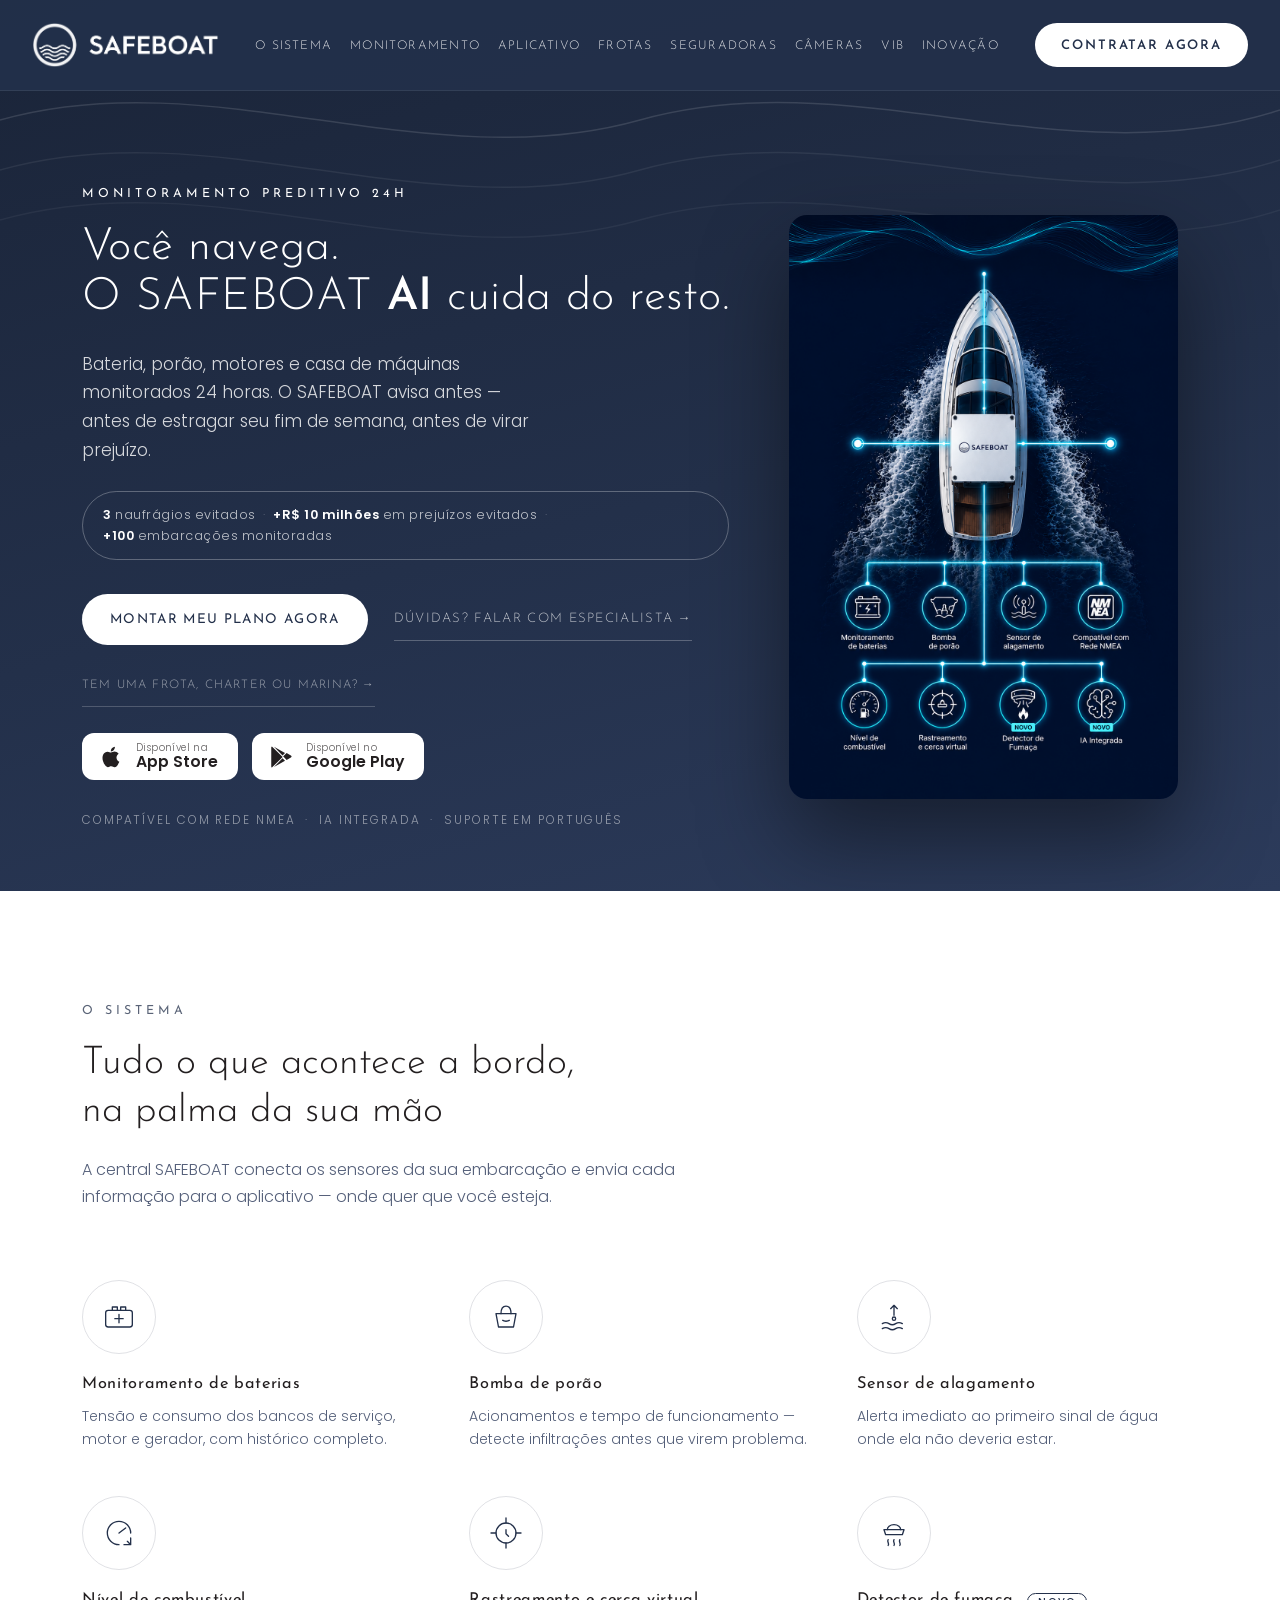
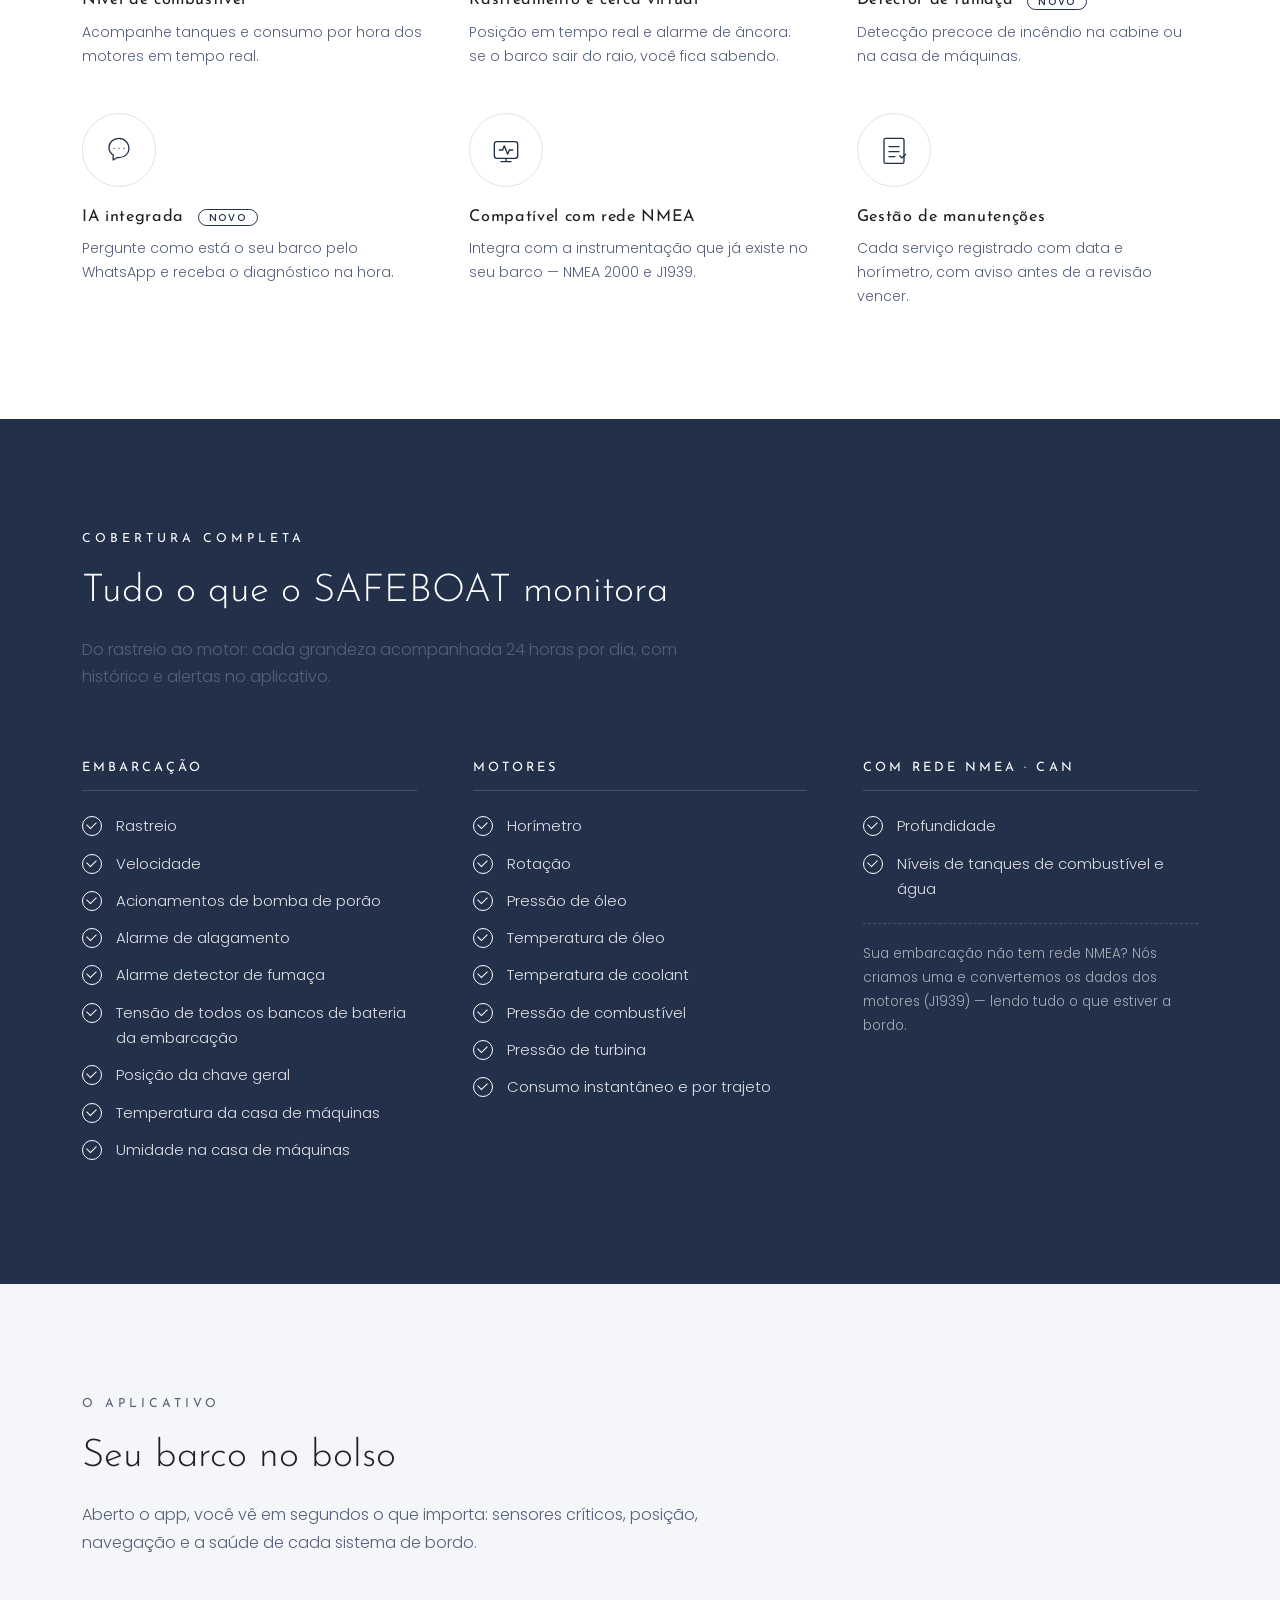
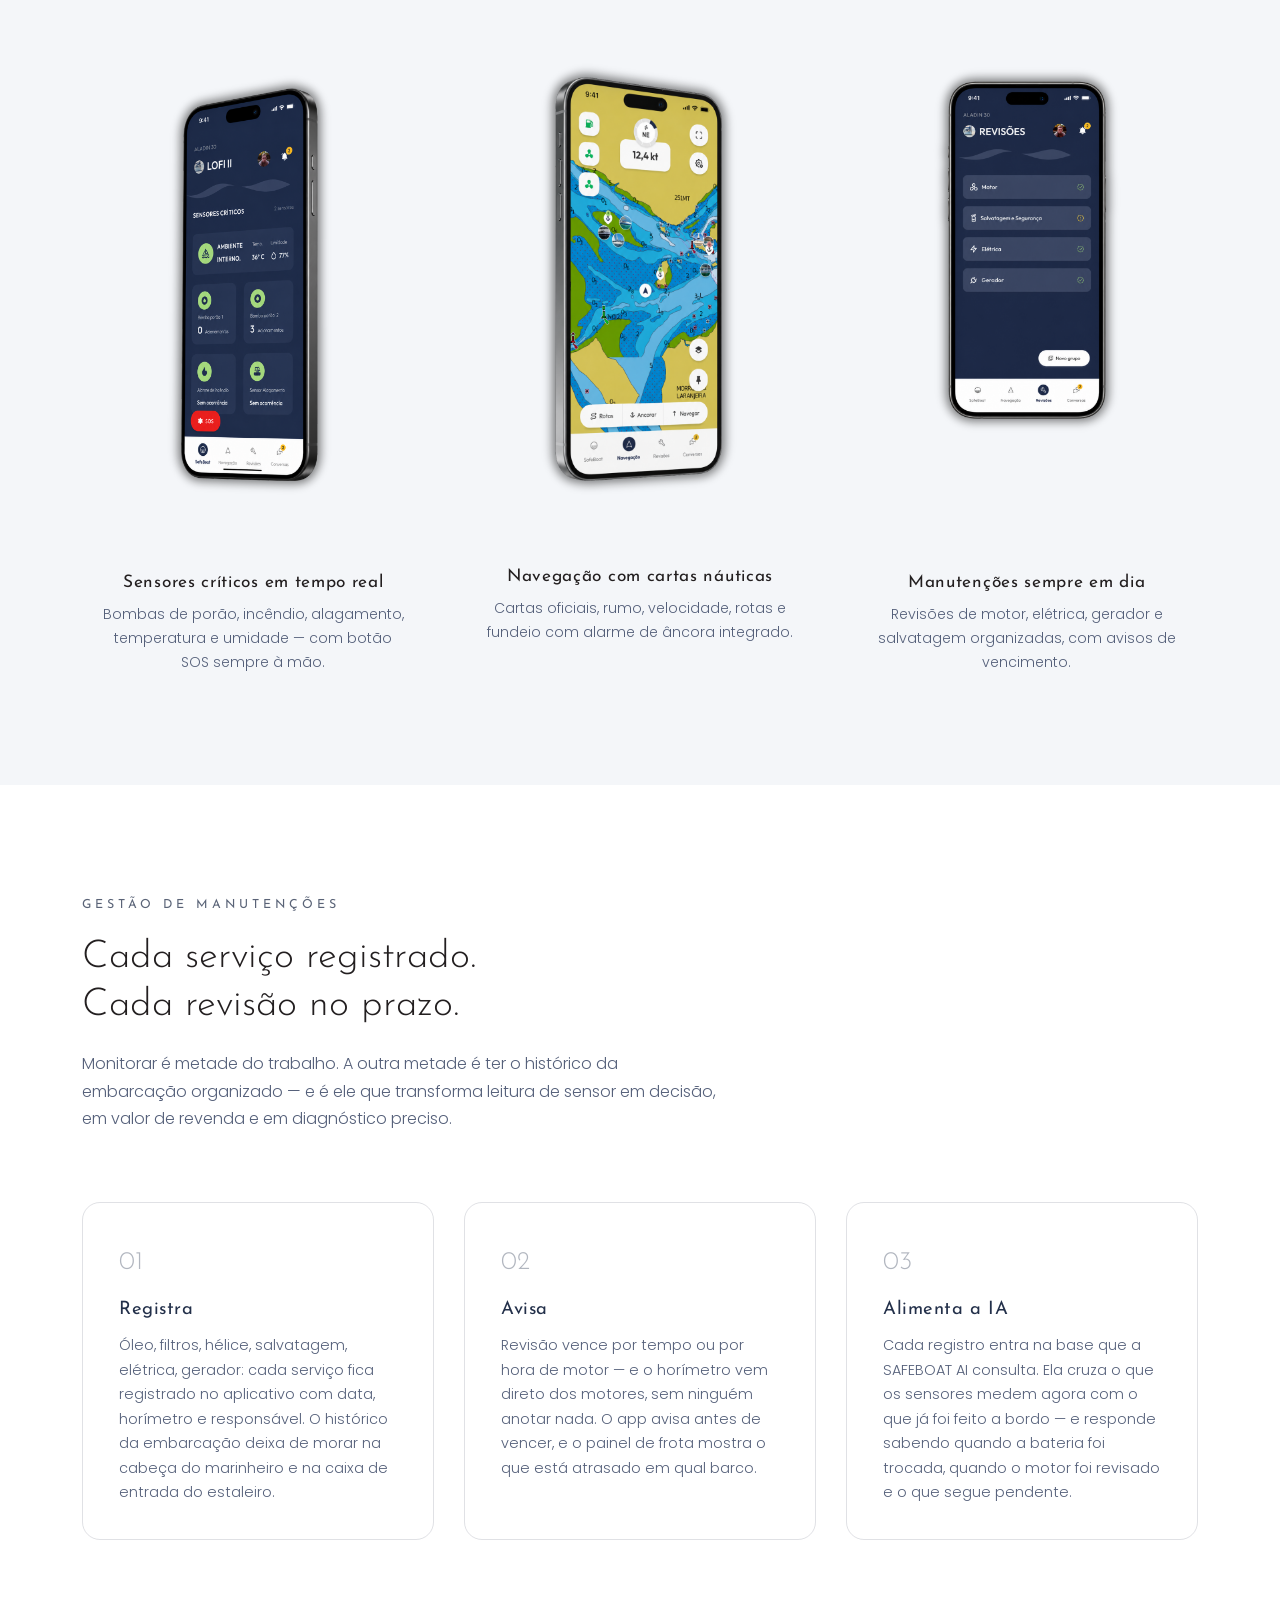
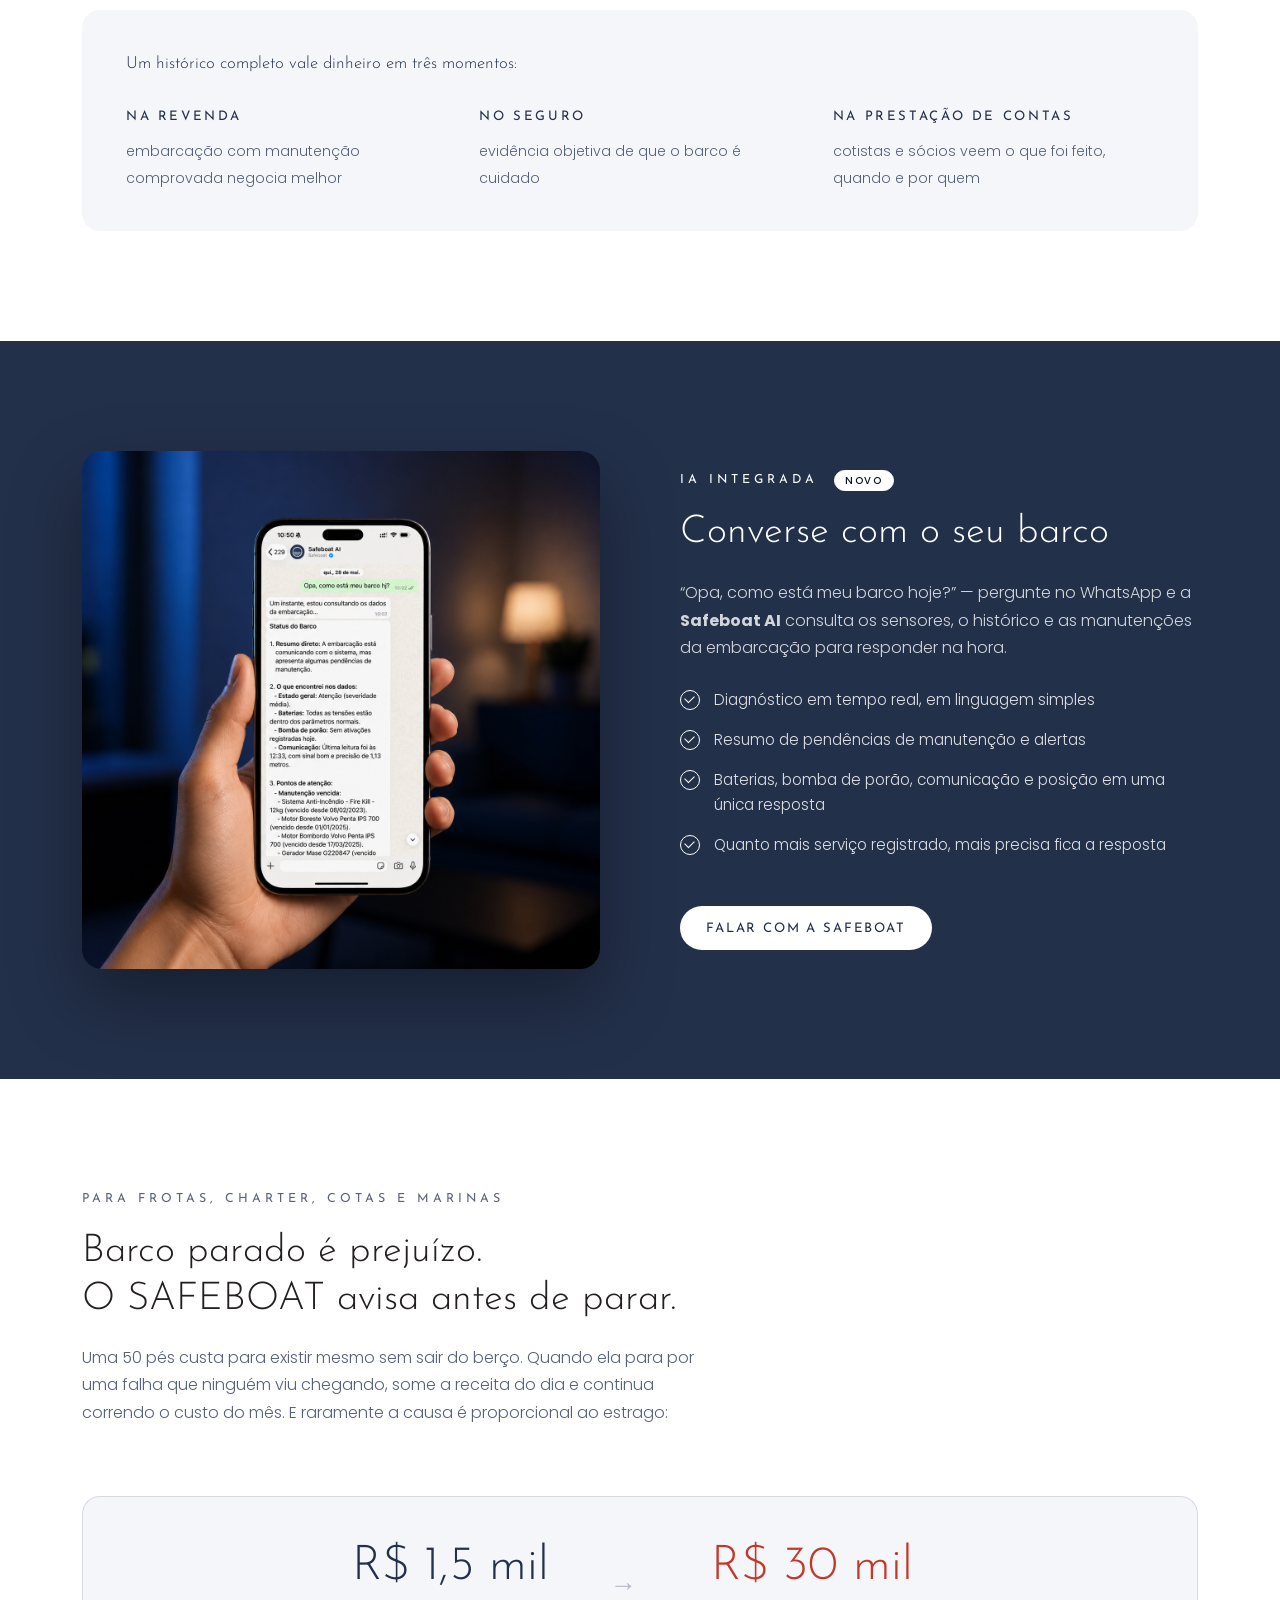
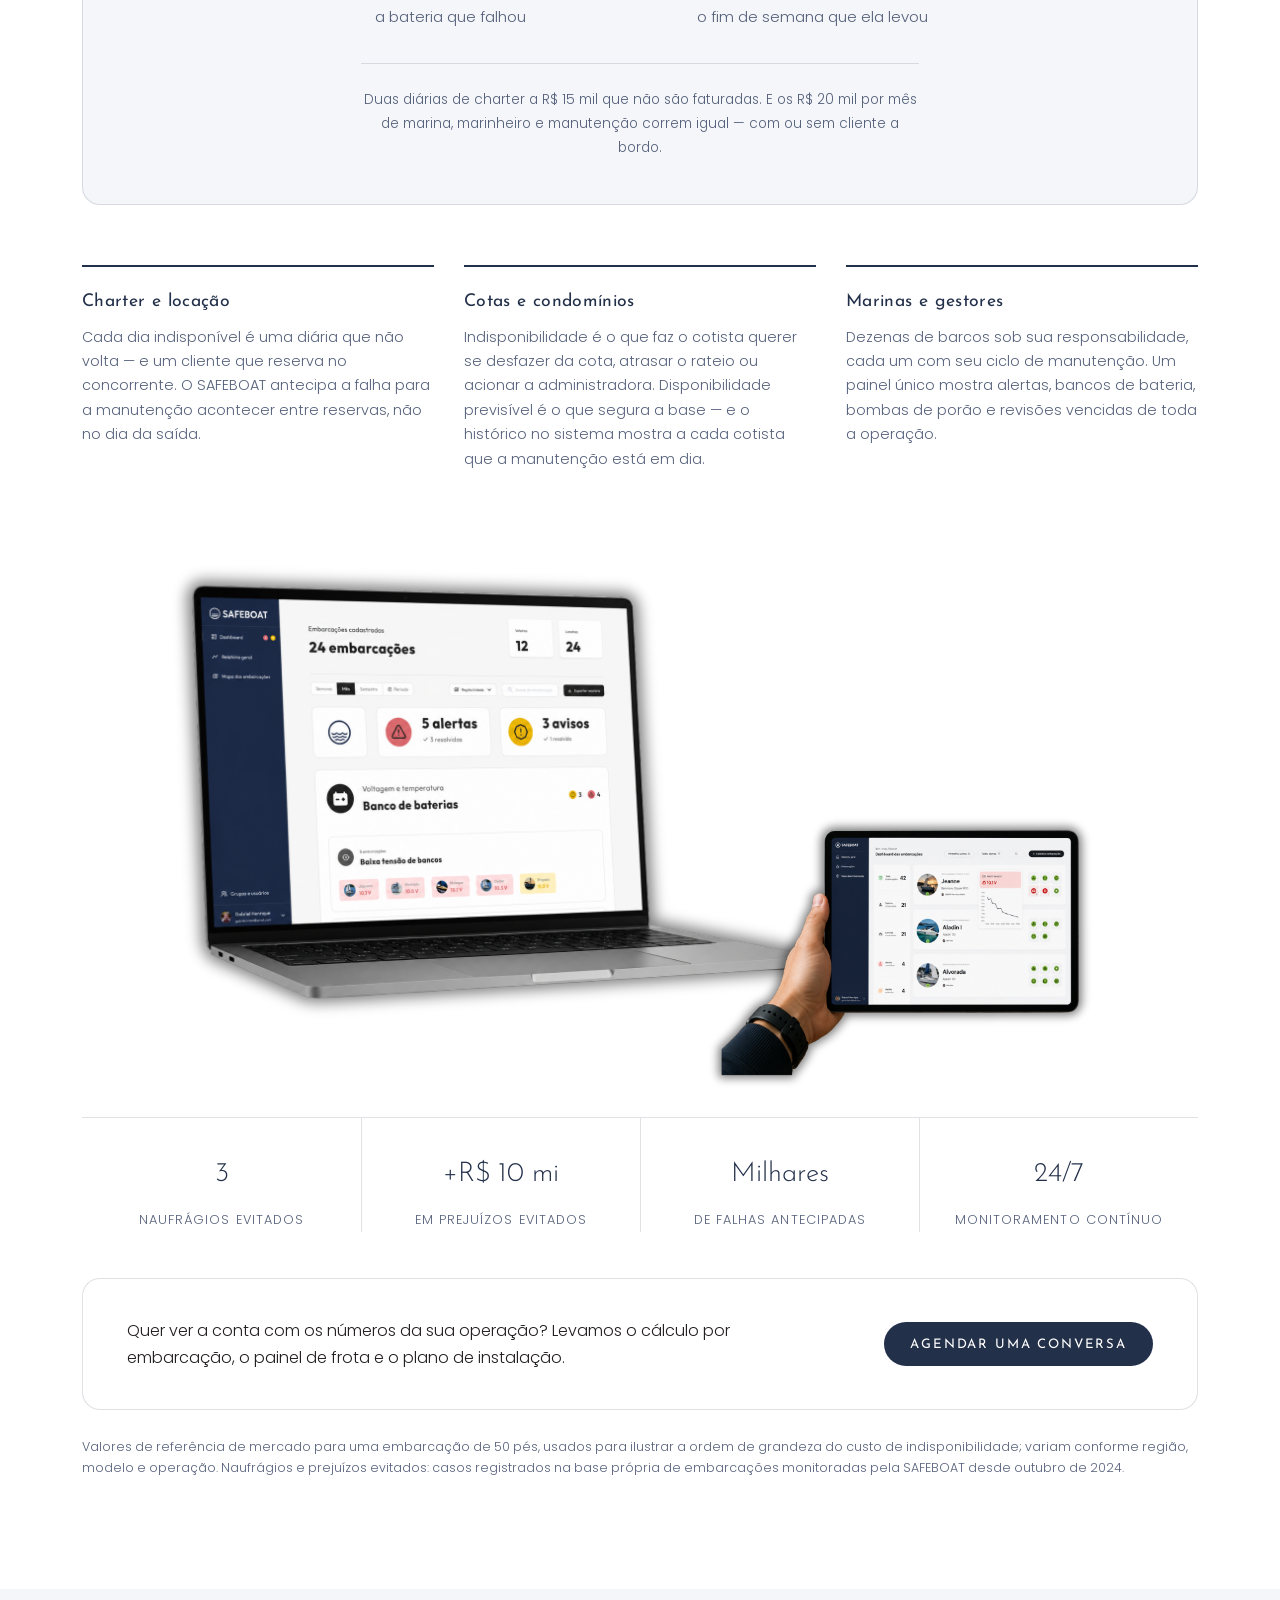
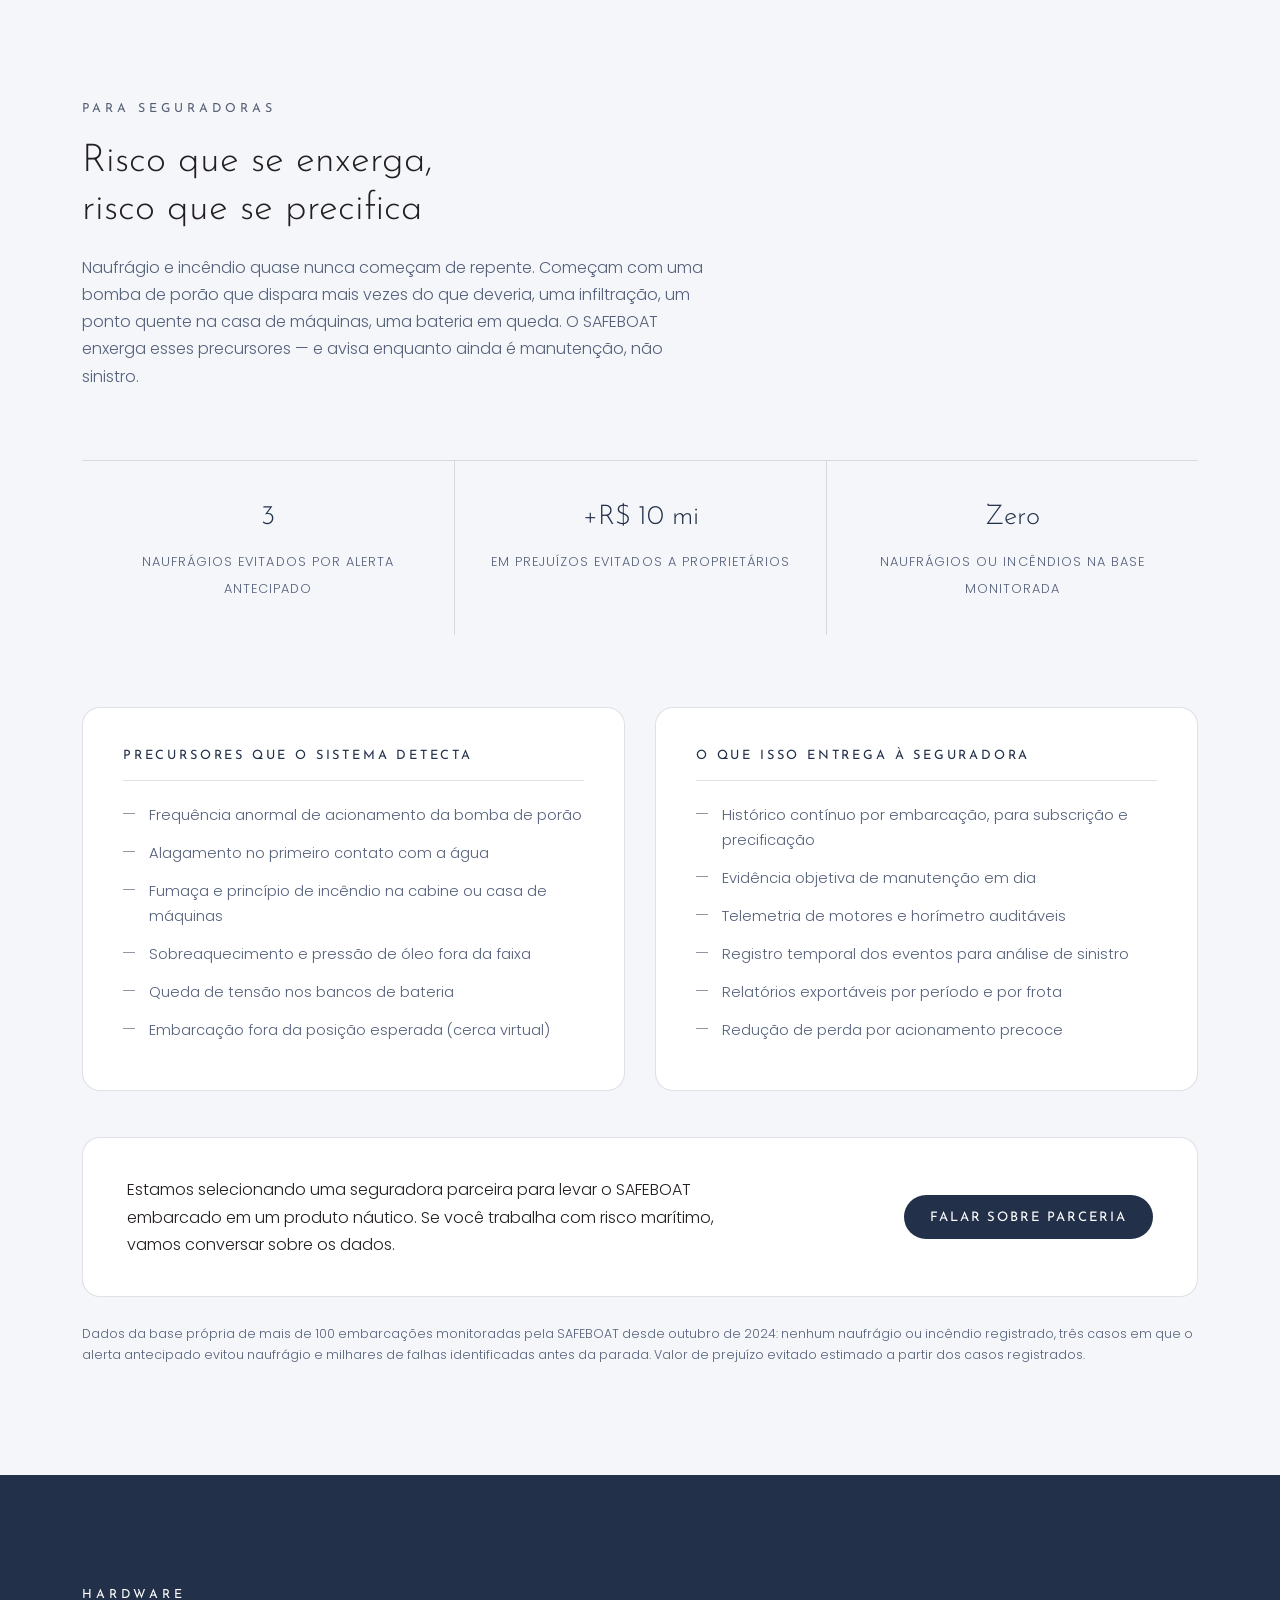
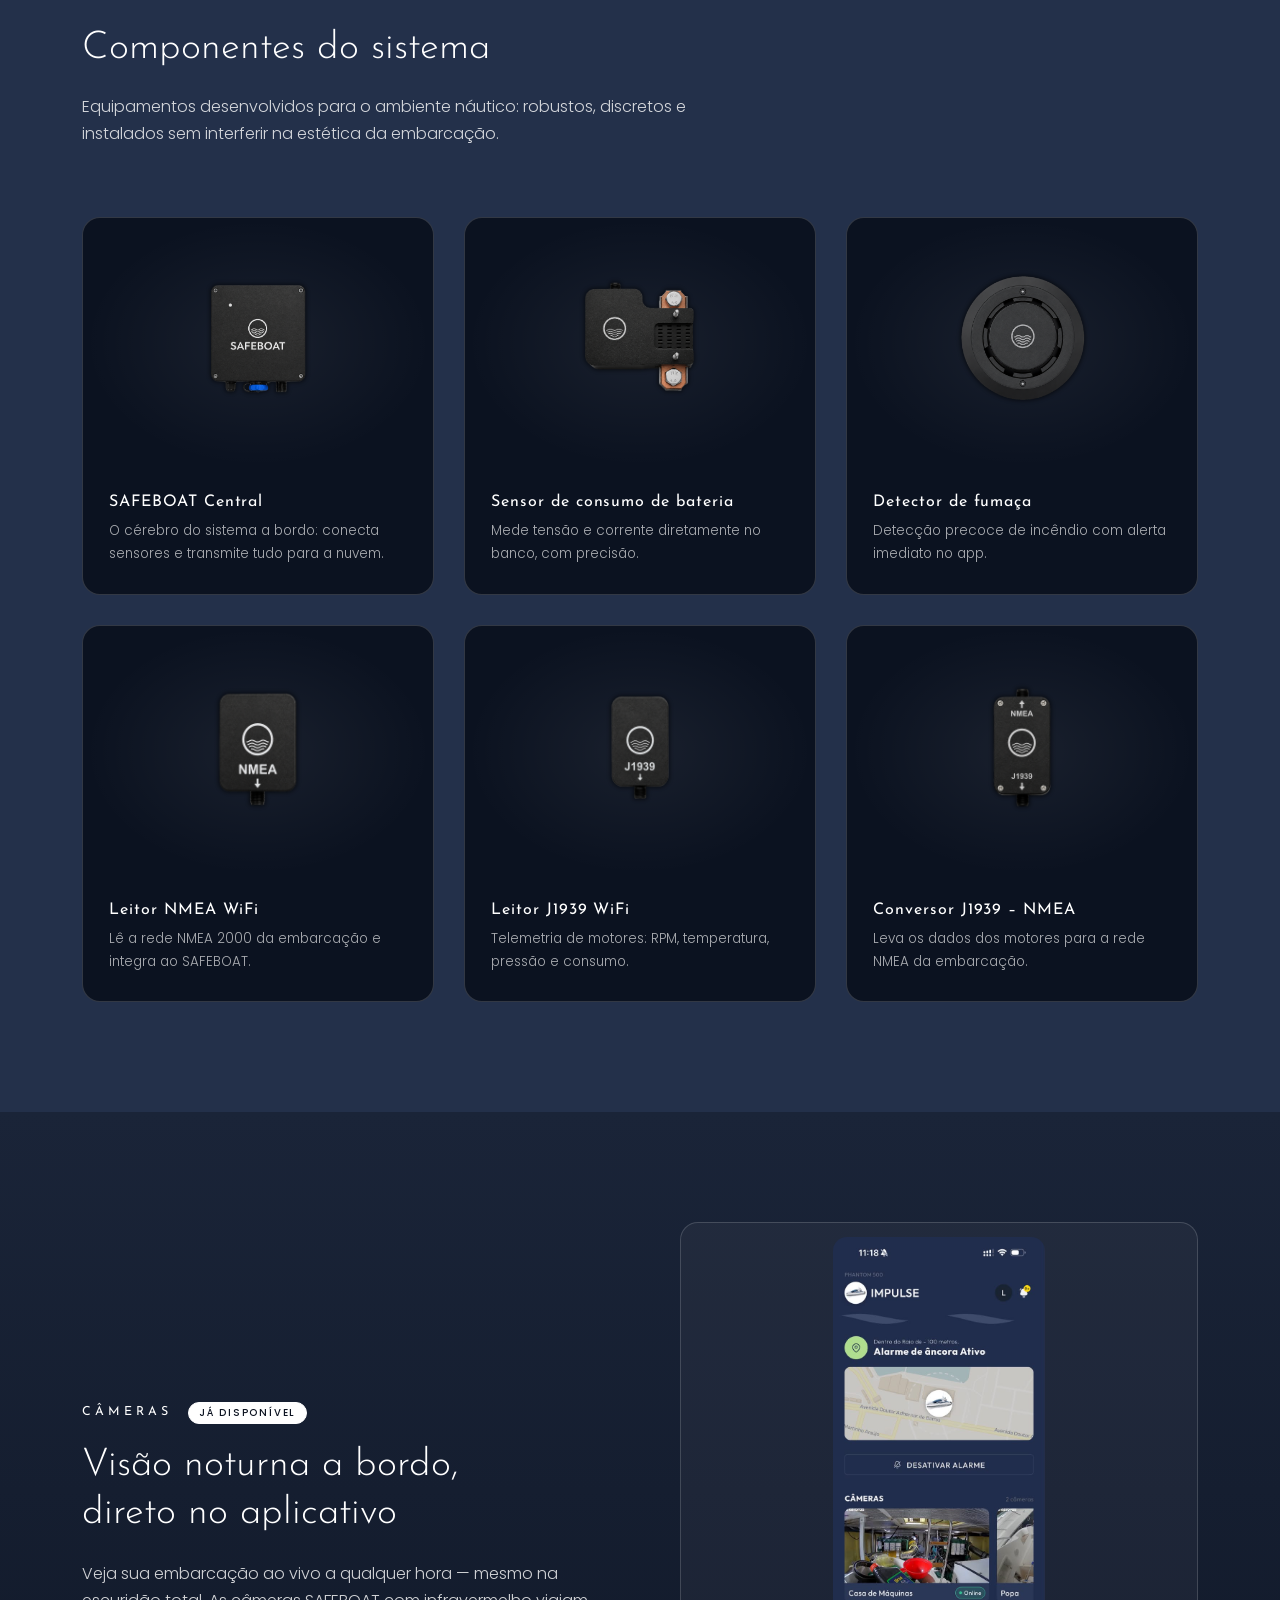
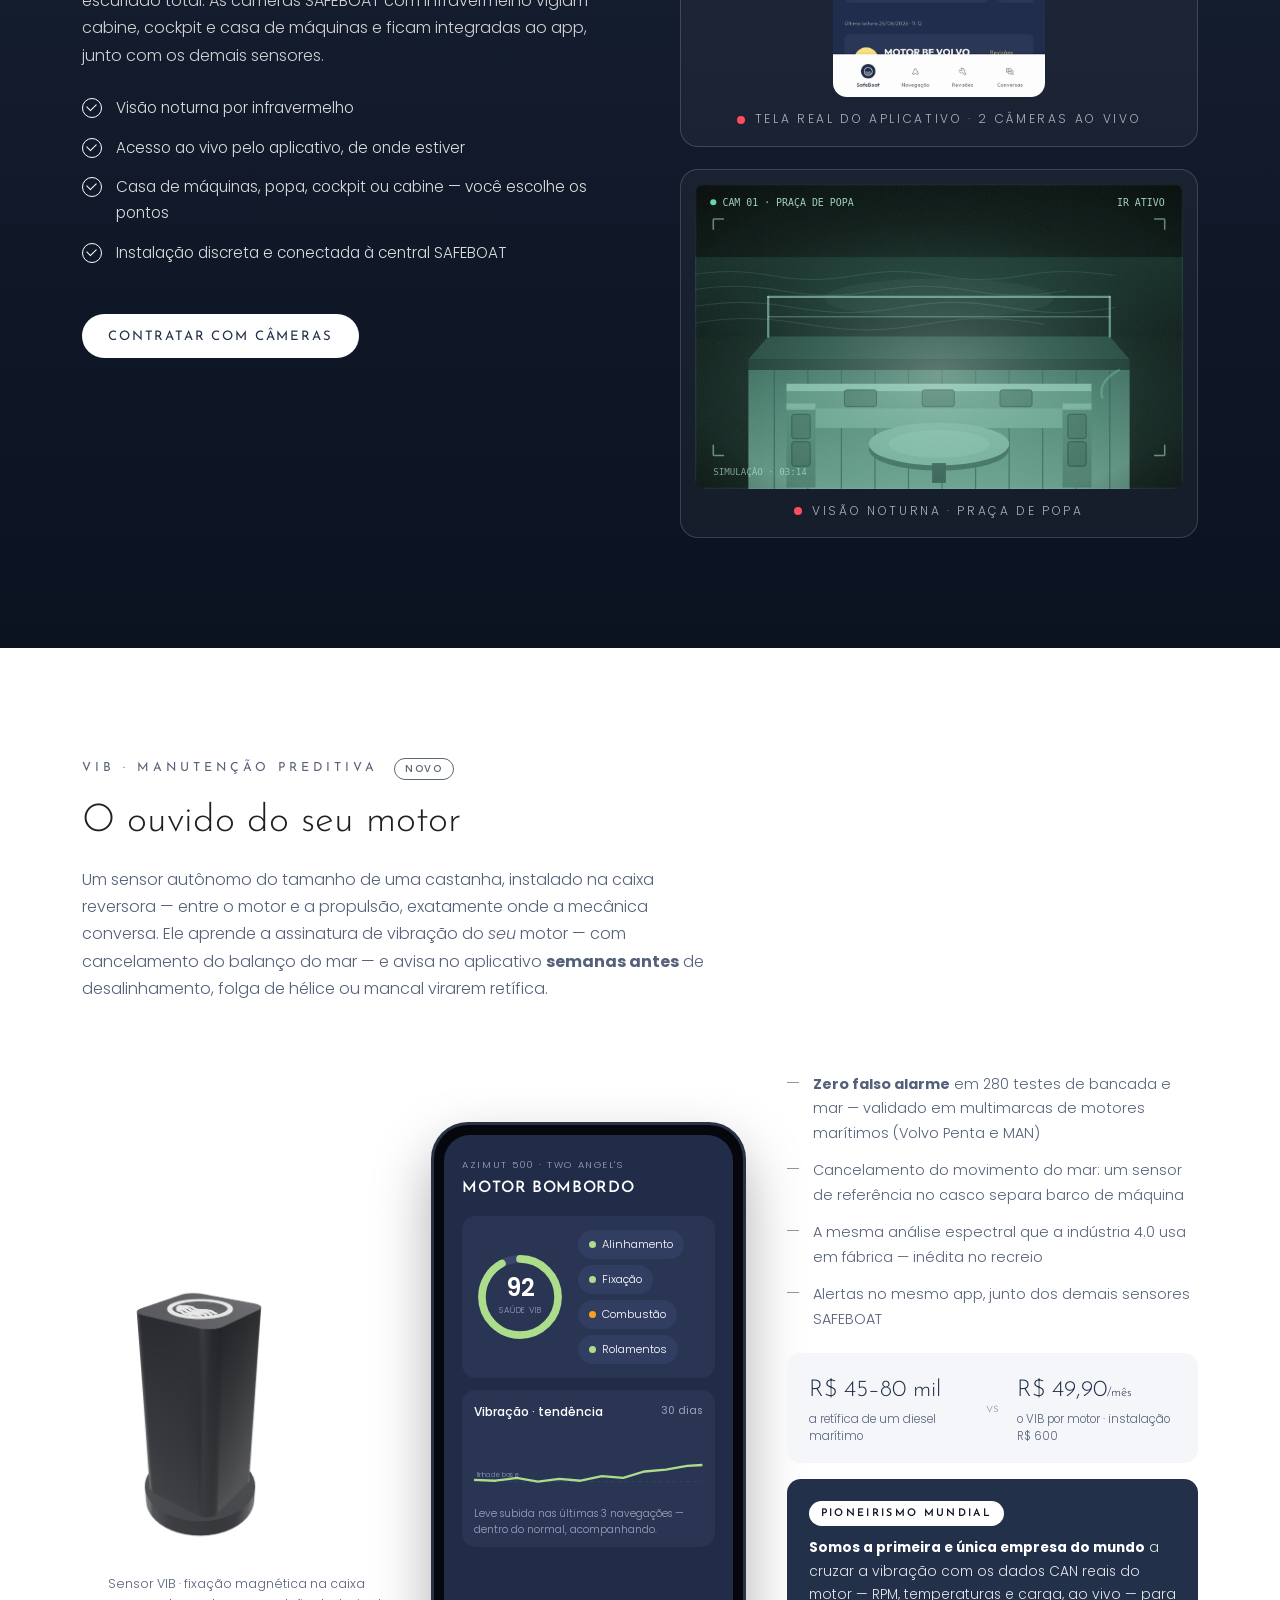
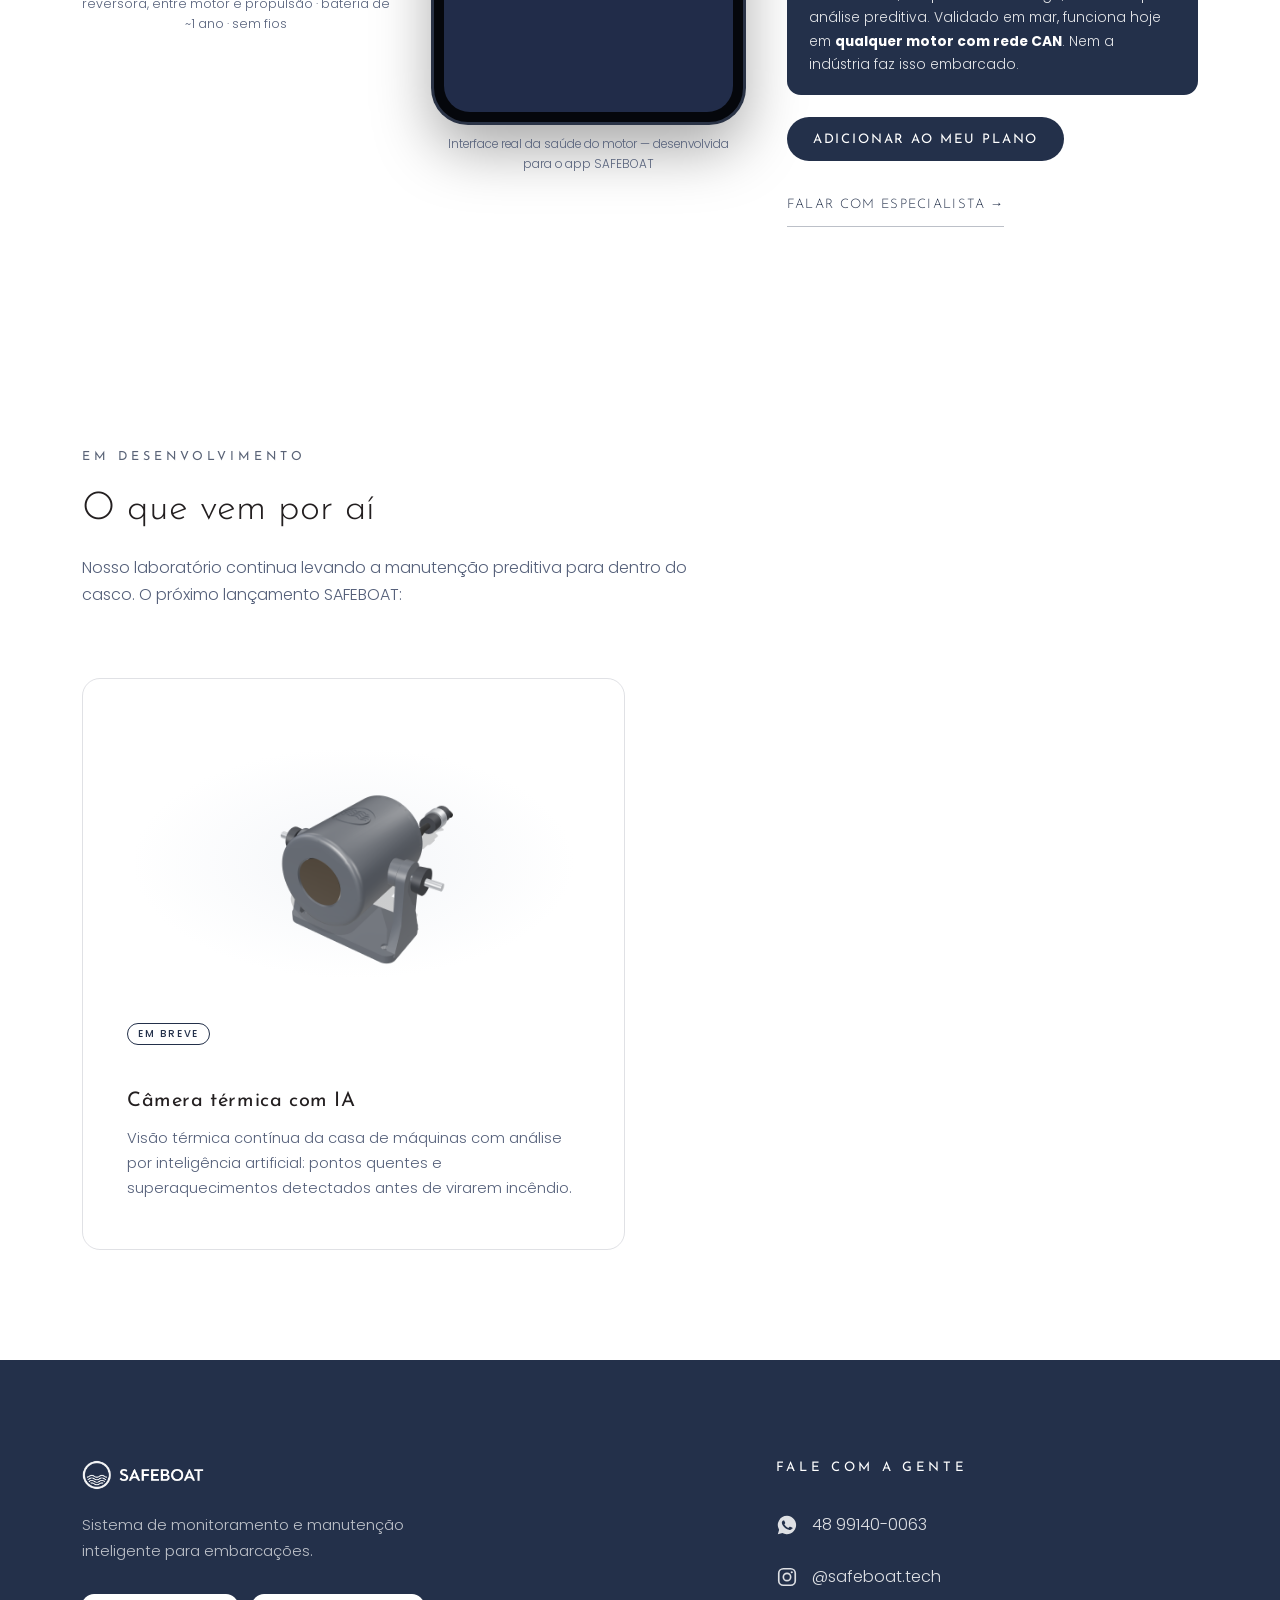
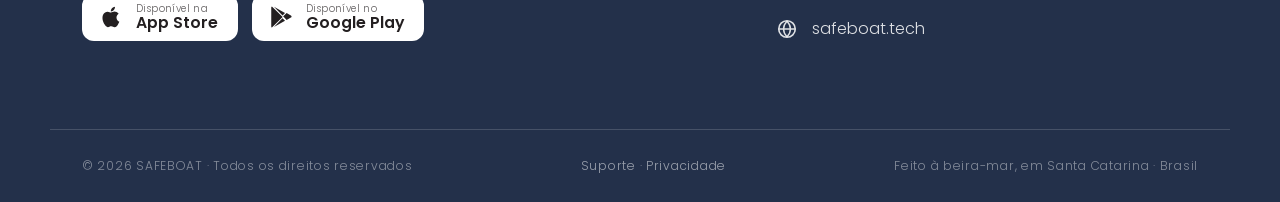
==== index.html @ fa790315 "Pioneirismo VIB: "Somos a primeira e unica", sem citar barco especifico Vale para qualquer motor com" ====
<!DOCTYPE html>
<html lang="pt-BR">
<head>
  <meta charset="UTF-8">
  <meta name="viewport" content="width=device-width, initial-scale=1.0">
  <title>SAFEBOAT — Sistema de monitoramento e manutenção inteligente para embarcações</title>
  <meta name="description" content="Você navega, o SAFEBOAT AI cuida do resto. Monitoramento preditivo 24h de bateria, porão, motores e casa de máquinas, com alertas em tempo real e IA integrada — para embarcações, frotas e marinas.">
  <link rel="icon" type="image/png" href="img/logo.png">
  <!-- Pré-visualização de link (WhatsApp, LinkedIn, Facebook, iMessage).
       A URL da imagem precisa ser absoluta: com caminho relativo nenhuma
       dessas redes carrega a miniatura. -->
  <meta property="og:type" content="website">
  <meta property="og:site_name" content="SAFEBOAT">
  <meta property="og:locale" content="pt_BR">
  <meta property="og:url" content="https://safeboat.tech/">
  <meta property="og:title" content="SAFEBOAT — Você navega. O SAFEBOAT AI cuida do resto.">
  <meta property="og:description" content="Monitoramento preditivo 24h a bordo: 3 naufrágios evitados, mais de R$ 10 milhões em prejuízos evitados e mais de 100 embarcações monitoradas.">
  <meta property="og:image" content="https://safeboat.tech/img/og-safeboat.png">
  <meta property="og:image:width" content="1200">
  <meta property="og:image:height" content="1200">
  <meta property="og:image:alt" content="SAFEBOAT">
  <meta name="twitter:card" content="summary">
  <meta name="twitter:title" content="SAFEBOAT — Você navega. O SAFEBOAT AI cuida do resto.">
  <meta name="twitter:description" content="Monitoramento preditivo 24h a bordo: 3 naufrágios evitados, mais de R$ 10 milhões em prejuízos evitados e mais de 100 embarcações monitoradas.">
  <meta name="twitter:image" content="https://safeboat.tech/img/og-safeboat.png">
  <link rel="preconnect" href="https://fonts.googleapis.com">
  <link rel="preconnect" href="https://fonts.gstatic.com" crossorigin>
  <link href="https://fonts.googleapis.com/css2?family=Josefin+Sans:wght@300;400;600&family=Poppins:wght@300;400;500;600&display=swap" rel="stylesheet">
  <link rel="stylesheet" href="styles.css">
</head>
<body>

<!-- ══════════ HEADER ══════════ -->
<header id="topo">
  <div class="contentor barra">
    <a href="#inicio" class="marca" aria-label="SAFEBOAT — início">
      <img src="img/logo-branco.png" alt="SAFEBOAT">
    </a>
    <nav id="menu" aria-label="Navegação principal">
      <a href="#sistema">O Sistema</a>
      <a href="#monitoramento">Monitoramento</a>
      <a href="#app">Aplicativo</a>
      <a href="#frotas">Frotas</a>
      <a href="#seguradoras">Seguradoras</a>
      <a href="#cameras">Câmeras</a>
      <a href="#vib">VIB</a>
      <a href="#inovacao">Inovação</a>
    </nav>
    <div class="barra-acoes">
      <a class="botao botao-contratar" href="contratar.html#montar"><span class="ct-longo">Contratar agora</span><span class="ct-curto">Contratar</span></a>
      <button id="hamburguer" aria-label="Abrir menu" aria-expanded="false"><span></span><span></span><span></span></button>
    </div>
  </div>
</header>

<!-- ══════════ HERO ══════════ -->
<section class="hero" id="inicio">
  <div class="hero-ondas" aria-hidden="true">
    <svg viewBox="0 0 1440 320" preserveAspectRatio="none">
      <path d="M0,120 C240,60 480,180 720,120 C960,60 1200,180 1440,110" fill="none" stroke="rgba(255,255,255,.14)" stroke-width="1.5"/>
      <path d="M0,170 C240,110 480,230 720,170 C960,110 1200,230 1440,160" fill="none" stroke="rgba(255,255,255,.08)" stroke-width="1.5"/>
      <path d="M0,220 C240,160 480,280 720,220 C960,160 1200,280 1440,210" fill="none" stroke="rgba(255,255,255,.06)" stroke-width="1.5"/>
    </svg>
  </div>
  <div class="contentor hero-grade">
    <div class="hero-texto revela">
      <p class="olho">Monitoramento preditivo 24h</p>
      <h1>Você navega.<br>O SAFEBOAT <em>AI</em> cuida do resto.</h1>
      <p class="hero-sub">Bateria, porão, motores e casa de máquinas monitorados 24&nbsp;horas. O SAFEBOAT avisa antes — antes de estragar seu fim de semana, antes de virar prejuízo.</p>
      <div class="hero-prova">
        <span class="hp"><strong data-contar="3">3</strong> naufrágios evitados</span>
        <span class="hp-sep">·</span>
        <span class="hp"><strong data-contar="10" data-antes="+R$ " data-depois=" milhões">+R$ 10 milhões</strong> em prejuízos evitados</span>
        <span class="hp-sep">·</span>
        <span class="hp"><strong data-contar="100" data-antes="+">+100</strong> embarcações monitoradas</span>
      </div>
      <div class="hero-acoes">
        <a class="botao botao-claro botao-hero" href="contratar.html#montar">Montar meu plano agora</a>
        <a class="hero-frotas" href="https://wa.me/5548991400063?text=Ol%C3%A1!%20Tenho%20uma%20d%C3%BAvida%20sobre%20o%20SAFEBOAT." target="_blank" rel="noopener">Dúvidas? Falar com especialista <span aria-hidden="true">→</span></a>
      </div>
      <p class="hero-frota-linha"><a class="hero-frotas" href="#frotas">Tem uma frota, charter ou marina? <span aria-hidden="true">→</span></a></p>
      <div class="hero-cta">
        <a class="loja" href="https://apps.apple.com/br/app/navalcare-safeboat/id6673917850" target="_blank" rel="noopener" aria-label="Baixar na App Store">
          <svg viewBox="0 0 24 24" aria-hidden="true"><path d="M17.05 12.54c-.03-2.4 1.96-3.55 2.05-3.61-1.12-1.63-2.86-1.86-3.47-1.88-1.47-.15-2.88.87-3.63.87-.75 0-1.9-.85-3.13-.83-1.61.02-3.1.94-3.93 2.38-1.68 2.9-.43 7.2 1.2 9.55.8 1.15 1.75 2.44 3 2.4 1.2-.05 1.66-.78 3.12-.78 1.46 0 1.87.78 3.14.75 1.3-.02 2.12-1.17 2.91-2.33.92-1.33 1.3-2.63 1.32-2.7-.03-.01-2.53-.97-2.56-3.82zM14.66 5.5c.66-.8 1.1-1.9.98-3-.95.04-2.1.63-2.78 1.43-.61.7-1.15 1.83-1 2.9 1.05.08 2.13-.53 2.8-1.33z"/></svg>
          <span><small>Disponível na</small><strong>App Store</strong></span>
        </a>
        <a class="loja" href="https://play.google.com/store/apps/details?id=com.navalcare.safeboat" target="_blank" rel="noopener" aria-label="Baixar no Google Play">
          <svg viewBox="0 0 24 24" aria-hidden="true"><path d="M3.6 2.2 13.5 12 3.6 21.8c-.37-.2-.6-.6-.6-1.1V3.3c0-.5.23-.9.6-1.1zm11 8.7 2.6-2.6 3.9 2.2c.9.5.9 1.5 0 2l-3.9 2.2-2.6-2.6-.6-.6.6-.6zm-1.2 2.3 2.3 2.3-10.2 5.8 7.9-8.1zm2.3-4.9-2.3 2.3-7.9-8.1 10.2 5.8z"/></svg>
          <span><small>Disponível no</small><strong>Google Play</strong></span>
        </a>
      </div>
      <p class="hero-selo">Compatível com rede NMEA &nbsp;·&nbsp; IA integrada &nbsp;·&nbsp; Suporte em português</p>
    </div>
    <div class="hero-visual revela">
      <img src="img/hero-banner.png" alt="Embarcação vista de cima com a central SAFEBOAT conectada aos sensores de bordo" loading="eager">
    </div>
  </div>
</section>

<!-- ══════════ O SISTEMA ══════════ -->
<section class="secao" id="sistema">
  <div class="contentor">
    <div class="cabeca revela">
      <p class="olho">O sistema</p>
      <h2>Tudo o que acontece a bordo,<br>na palma da sua mão</h2>
      <p class="sub">A central SAFEBOAT conecta os sensores da sua embarcação e envia cada informação para o aplicativo — onde quer que você esteja.</p>
    </div>
    <div class="grade-recursos">
      <article class="recurso revela">
        <div class="recurso-icone"><svg viewBox="0 0 48 48"><rect x="8" y="16" width="32" height="20" rx="3"/><path d="M16 16v-4h6v4M26 16v-4h6v4M19 26h10M24 21v10"/></svg></div>
        <h3>Monitoramento de baterias</h3>
        <p>Tensão e consumo dos bancos de serviço, motor e gerador, com histórico completo.</p>
      </article>
      <article class="recurso revela">
        <div class="recurso-icone"><svg viewBox="0 0 48 48"><path d="M12 20h24l-3 16H15l-3-16z"/><path d="M18 20c0-6 2-9 6-9s6 3 6 9"/><path d="M20 28c1.5 1.5 6.5 1.5 8 0"/></svg></div>
        <h3>Bomba de porão</h3>
        <p>Acionamentos e tempo de funcionamento — detecte infiltrações antes que virem problema.</p>
      </article>
      <article class="recurso revela">
        <div class="recurso-icone"><svg viewBox="0 0 48 48"><path d="M10 32c3-2 5-2 8 0s5 2 8 0 5-2 8 0"/><path d="M10 38c3-2 5-2 8 0s5 2 8 0 5-2 8 0"/><path d="M24 10v12M24 10l-4 4M24 10l4 4"/><circle cx="24" cy="26" r="2"/></svg></div>
        <h3>Sensor de alagamento</h3>
        <p>Alerta imediato ao primeiro sinal de água onde ela não deveria estar.</p>
      </article>
      <article class="recurso revela">
        <div class="recurso-icone"><svg viewBox="0 0 48 48"><path d="M24 38a14 14 0 1 1 14-14"/><path d="M24 24l8-6"/><path d="M34 34l4 4M38 30v8h-8"/></svg></div>
        <h3>Nível de combustível</h3>
        <p>Acompanhe tanques e consumo por hora dos motores em tempo real.</p>
      </article>
      <article class="recurso revela">
        <div class="recurso-icone"><svg viewBox="0 0 48 48"><circle cx="24" cy="24" r="12"/><path d="M24 6v6M24 36v6M6 24h6M36 24h6"/><path d="M24 20v5l3 3"/></svg></div>
        <h3>Rastreamento e cerca virtual</h3>
        <p>Posição em tempo real e alarme de âncora: se o barco sair do raio, você fica sabendo.</p>
      </article>
      <article class="recurso revela">
        <div class="recurso-icone"><svg viewBox="0 0 48 48"><path d="M12 20h24l-2 6H14l-2-6z"/><path d="M16 20c0-3 3-6 8-6s8 3 8 6"/><path d="M24 32c-2 3 2 4 0 7M31 32c-2 3 2 4 0 7M17 32c-2 3 2 4 0 7"/></svg></div>
        <h3>Detector de fumaça <span class="etiqueta">novo</span></h3>
        <p>Detecção precoce de incêndio na cabine ou na casa de máquinas.</p>
      </article>
      <article class="recurso revela">
        <div class="recurso-icone"><svg viewBox="0 0 48 48"><path d="M24 10c-7 0-12 5-12 11 0 4 2 7 5 9v6l5-3c.7.1 1.3.1 2 .1 7 0 12-5 12-11S31 10 24 10z"/><path d="M18 22h.01M24 22h.01M30 22h.01" stroke-linecap="round"/></svg></div>
        <h3>IA integrada <span class="etiqueta">novo</span></h3>
        <p>Pergunte como está o seu barco pelo WhatsApp e receba o diagnóstico na hora.</p>
      </article>
      <article class="recurso revela">
        <div class="recurso-icone"><svg viewBox="0 0 48 48"><rect x="10" y="14" width="28" height="20" rx="3"/><path d="M16 24h4l2-5 4 10 2-5h4"/><path d="M18 38h12M24 34v4"/></svg></div>
        <h3>Compatível com rede NMEA</h3>
        <p>Integra com a instrumentação que já existe no seu barco — NMEA 2000 e J1939.</p>
      </article>
      <article class="recurso revela">
        <div class="recurso-icone"><svg viewBox="0 0 48 48"><path d="M14 10h20a2 2 0 0 1 2 2v26a2 2 0 0 1-2 2H14a2 2 0 0 1-2-2V12a2 2 0 0 1 2-2z"/><path d="M18 20h12M18 26h12M18 32h7"/><path d="M31 31l2.5 2.5L38 29"/></svg></div>
        <h3>Gestão de manutenções</h3>
        <p>Cada serviço registrado com data e horímetro, com aviso antes de a revisão vencer.</p>
      </article>
    </div>
  </div>
</section>

<!-- ══════════ MONITORAMENTO ══════════ -->
<section class="secao secao-navy" id="monitoramento">
  <div class="contentor">
    <div class="cabeca revela">
      <p class="olho olho-claro">Cobertura completa</p>
      <h2>Tudo o que o SAFEBOAT monitora</h2>
      <p class="sub">Do rastreio ao motor: cada grandeza acompanhada 24 horas por dia, com histórico e alertas no aplicativo.</p>
    </div>
    <div class="grade-monitora">
      <div class="monitora-grupo revela">
        <h3>Embarcação</h3>
        <ul class="lista-check">
          <li>Rastreio</li>
          <li>Velocidade</li>
          <li>Acionamentos de bomba de porão</li>
          <li>Alarme de alagamento</li>
          <li>Alarme detector de fumaça</li>
          <li>Tensão de todos os bancos de bateria da embarcação</li>
          <li>Posição da chave geral</li>
          <li>Temperatura da casa de máquinas</li>
          <li>Umidade na casa de máquinas</li>
        </ul>
      </div>
      <div class="monitora-grupo revela">
        <h3>Motores</h3>
        <ul class="lista-check">
          <li>Horímetro</li>
          <li>Rotação</li>
          <li>Pressão de óleo</li>
          <li>Temperatura de óleo</li>
          <li>Temperatura de coolant</li>
          <li>Pressão de combustível</li>
          <li>Pressão de turbina</li>
          <li>Consumo instantâneo e por trajeto</li>
        </ul>
      </div>
      <div class="monitora-grupo revela">
        <h3>Com rede NMEA · CAN</h3>
        <ul class="lista-check">
          <li>Profundidade</li>
          <li>Níveis de tanques de combustível e água</li>
        </ul>
        <p class="monitora-obs">Sua embarcação não tem rede NMEA? Nós criamos uma e convertemos os dados dos motores (J1939) — lendo tudo o que estiver a bordo.</p>
      </div>
    </div>
  </div>
</section>

<!-- ══════════ APLICATIVO ══════════ -->
<section class="secao secao-neblina" id="app">
  <div class="contentor">
    <div class="cabeca revela">
      <p class="olho">O aplicativo</p>
      <h2>Seu barco no bolso</h2>
      <p class="sub">Aberto o app, você vê em segundos o que importa: sensores críticos, posição, navegação e a saúde de cada sistema de bordo.</p>
    </div>
    <div class="grade-app">
      <figure class="app-item revela">
        <img src="img/app-sensores.png" alt="Tela do aplicativo SAFEBOAT com sensores críticos: ambiente interno, bombas de porão, alarme de incêndio e sensor de alagamento" loading="lazy">
        <figcaption>
          <h3>Sensores críticos em tempo real</h3>
          <p>Bombas de porão, incêndio, alagamento, temperatura e umidade — com botão SOS sempre à mão.</p>
        </figcaption>
      </figure>
      <figure class="app-item revela">
        <img src="img/app-navegacao.png" alt="Tela de navegação do aplicativo SAFEBOAT com carta náutica, velocidade e rotas" loading="lazy">
        <figcaption>
          <h3>Navegação com cartas náuticas</h3>
          <p>Cartas oficiais, rumo, velocidade, rotas e fundeio com alarme de âncora integrado.</p>
        </figcaption>
      </figure>
      <figure class="app-item revela">
        <img src="img/app-revisoes.png" alt="Tela de revisões do aplicativo SAFEBOAT com grupos de manutenção de motor, elétrica e gerador" loading="lazy">
        <figcaption>
          <h3>Manutenções sempre em dia</h3>
          <p>Revisões de motor, elétrica, gerador e salvatagem organizadas, com avisos de vencimento.</p>
        </figcaption>
      </figure>
    </div>
  </div>
</section>

<!-- ══════════ MANUTENÇÃO ══════════ -->
<section class="secao" id="manutencao">
  <div class="contentor">
    <div class="cabeca revela">
      <p class="olho">Gestão de manutenções</p>
      <h2>Cada serviço registrado.<br>Cada revisão no prazo.</h2>
      <p class="sub">Monitorar é metade do trabalho. A outra metade é ter o histórico da embarcação organizado — e é ele que transforma leitura de sensor em decisão, em valor de revenda e em diagnóstico preciso.</p>
    </div>

    <div class="ciclo-grade">
      <article class="ciclo revela">
        <span class="ciclo-num">01</span>
        <h3>Registra</h3>
        <p>Óleo, filtros, hélice, salvatagem, elétrica, gerador: cada serviço fica registrado no aplicativo com data, horímetro e responsável. O histórico da embarcação deixa de morar na cabeça do marinheiro e na caixa de entrada do estaleiro.</p>
      </article>
      <article class="ciclo revela">
        <span class="ciclo-num">02</span>
        <h3>Avisa</h3>
        <p>Revisão vence por tempo ou por hora de motor — e o horímetro vem direto dos motores, sem ninguém anotar nada. O app avisa antes de vencer, e o painel de frota mostra o que está atrasado em qual barco.</p>
      </article>
      <article class="ciclo revela">
        <span class="ciclo-num">03</span>
        <h3>Alimenta a IA</h3>
        <p>Cada registro entra na base que a SAFEBOAT&nbsp;AI consulta. Ela cruza o que os sensores medem agora com o que já foi feito a bordo — e responde sabendo quando a bateria foi trocada, quando o motor foi revisado e o que segue pendente.</p>
      </article>
    </div>

    <div class="historico-faixa revela">
      <p class="historico-titulo">Um histórico completo vale dinheiro em três momentos:</p>
      <div class="historico-itens">
        <div><strong>Na revenda</strong><span>embarcação com manutenção comprovada negocia melhor</span></div>
        <div><strong>No seguro</strong><span>evidência objetiva de que o barco é cuidado</span></div>
        <div><strong>Na prestação de contas</strong><span>cotistas e sócios veem o que foi feito, quando e por quem</span></div>
      </div>
    </div>
  </div>
</section>

<!-- ══════════ IA ══════════ -->
<section class="secao secao-navy" id="ia">
  <div class="contentor duas-colunas">
    <div class="coluna-visual revela">
      <img class="foto-arredondada" src="img/app-ia-whatsapp.png" alt="Mão segurando celular com conversa no WhatsApp: a Safeboat AI responde como está o barco" loading="lazy">
    </div>
    <div class="coluna-texto revela">
      <p class="olho olho-claro">IA integrada <span class="etiqueta etiqueta-cheia">novo</span></p>
      <h2>Converse com o seu barco</h2>
      <p class="sub-claro">“Opa, como está meu barco hoje?” — pergunte no WhatsApp e a <strong>Safeboat&nbsp;AI</strong> consulta os sensores, o histórico e as manutenções da embarcação para responder na hora.</p>
      <ul class="lista-check">
        <li>Diagnóstico em tempo real, em linguagem simples</li>
        <li>Resumo de pendências de manutenção e alertas</li>
        <li>Baterias, bomba de porão, comunicação e posição em uma única resposta</li>
        <li>Quanto mais serviço registrado, mais precisa fica a resposta</li>
      </ul>
      <a class="botao botao-claro" href="https://wa.me/5548991400063" target="_blank" rel="noopener">Falar com a SAFEBOAT</a>
    </div>
  </div>
</section>

<!-- ══════════ FROTAS ══════════ -->
<section class="secao" id="frotas">
  <div class="contentor">
    <div class="cabeca revela">
      <p class="olho">Para frotas, charter, cotas e marinas</p>
      <h2>Barco parado é prejuízo.<br>O SAFEBOAT avisa antes de parar.</h2>
      <p class="sub">Uma 50 pés custa para existir mesmo sem sair do berço. Quando ela para por uma falha que ninguém viu chegando, some a receita do dia e continua correndo o custo do mês. E raramente a causa é proporcional ao estrago:</p>
    </div>

    <div class="conta-parada revela">
      <div class="conta-contraste">
        <div class="conta-item">
          <strong>R$ 1,5 mil</strong>
          <span>a bateria que falhou</span>
        </div>
        <div class="conta-seta" aria-hidden="true">→</div>
        <div class="conta-item conta-destaque">
          <strong>R$ 30 mil</strong>
          <span>o fim de semana que ela levou</span>
        </div>
      </div>
      <p class="conta-memoria">Duas diárias de charter a R$ 15 mil que não são faturadas. E os R$ 20 mil por mês de marina, marinheiro e manutenção correm igual — com ou sem cliente a bordo.</p>
    </div>

    <div class="perfis-grade">
      <article class="perfil revela">
        <h3>Charter e locação</h3>
        <p>Cada dia indisponível é uma diária que não volta — e um cliente que reserva no concorrente. O SAFEBOAT antecipa a falha para a manutenção acontecer entre reservas, não no dia da saída.</p>
      </article>
      <article class="perfil revela">
        <h3>Cotas e condomínios</h3>
        <p>Indisponibilidade é o que faz o cotista querer se desfazer da cota, atrasar o rateio ou acionar a administradora. Disponibilidade previsível é o que segura a base — e o histórico no sistema mostra a cada cotista que a manutenção está em dia.</p>
      </article>
      <article class="perfil revela">
        <h3>Marinas e gestores</h3>
        <p>Dezenas de barcos sob sua responsabilidade, cada um com seu ciclo de manutenção. Um painel único mostra alertas, bancos de bateria, bombas de porão e revisões vencidas de toda a operação.</p>
      </article>
    </div>

    <div class="frota-visuais">
      <img class="frota-laptop revela" src="img/dash-laptop.png" alt="Dashboard SAFEBOAT no notebook com embarcações cadastradas, alertas e banco de baterias" loading="lazy">
      <img class="frota-tablet revela" src="img/dash-tablet.png" alt="Dashboard SAFEBOAT no tablet com lista de embarcações e alertas de tensão" loading="lazy">
    </div>

    <div class="grade-kpi revela">
      <div class="kpi"><strong data-contar="3">3</strong><span>naufrágios evitados</span></div>
      <div class="kpi"><strong data-contar="10" data-antes="+R$ " data-depois=" mi">+R$ 10 mi</strong><span>em prejuízos evitados</span></div>
      <div class="kpi"><strong>Milhares</strong><span>de falhas antecipadas</span></div>
      <div class="kpi"><strong>24/7</strong><span>monitoramento contínuo</span></div>
    </div>

    <div class="seguro-convite revela">
      <p>Quer ver a conta com os números da sua operação? Levamos o cálculo por embarcação, o painel de frota e o plano de instalação.</p>
      <a class="botao botao-navy" href="https://wa.me/5548991400063?text=Ol%C3%A1!%20Tenho%20uma%20frota%2Fcharter%2Fcotas%20e%20quero%20agendar%20uma%20conversa%20sobre%20o%20SAFEBOAT." target="_blank" rel="noopener">Agendar uma conversa</a>
    </div>

    <p class="seguro-nota revela">Valores de referência de mercado para uma embarcação de 50 pés, usados para ilustrar a ordem de grandeza do custo de indisponibilidade; variam conforme região, modelo e operação. Naufrágios e prejuízos evitados: casos registrados na base própria de embarcações monitoradas pela SAFEBOAT desde outubro de 2024.</p>
  </div>
</section>

<!-- ══════════ SEGURADORAS ══════════ -->
<section class="secao secao-neblina" id="seguradoras">
  <div class="contentor">
    <div class="cabeca revela">
      <p class="olho">Para seguradoras</p>
      <h2>Risco que se enxerga,<br>risco que se precifica</h2>
      <p class="sub">Naufrágio e incêndio quase nunca começam de repente. Começam com uma bomba de porão que dispara mais vezes do que deveria, uma infiltração, um ponto quente na casa de máquinas, uma bateria em queda. O SAFEBOAT enxerga esses precursores — e avisa enquanto ainda é manutenção, não sinistro.</p>
    </div>

    <div class="grade-kpi kpi-seguro revela">
      <div class="kpi"><strong data-contar="3">3</strong><span>naufrágios evitados por alerta antecipado</span></div>
      <div class="kpi"><strong data-contar="10" data-antes="+R$ " data-depois=" mi">+R$ 10 mi</strong><span>em prejuízos evitados a proprietários</span></div>
      <div class="kpi"><strong>Zero</strong><span>naufrágios ou incêndios na base monitorada</span></div>
    </div>

    <div class="seguro-grade">
      <div class="seguro-bloco revela">
        <h3>Precursores que o sistema detecta</h3>
        <ul class="lista-marca">
          <li>Frequência anormal de acionamento da bomba de porão</li>
          <li>Alagamento no primeiro contato com a água</li>
          <li>Fumaça e princípio de incêndio na cabine ou casa de máquinas</li>
          <li>Sobreaquecimento e pressão de óleo fora da faixa</li>
          <li>Queda de tensão nos bancos de bateria</li>
          <li>Embarcação fora da posição esperada (cerca virtual)</li>
        </ul>
      </div>
      <div class="seguro-bloco revela">
        <h3>O que isso entrega à seguradora</h3>
        <ul class="lista-marca">
          <li>Histórico contínuo por embarcação, para subscrição e precificação</li>
          <li>Evidência objetiva de manutenção em dia</li>
          <li>Telemetria de motores e horímetro auditáveis</li>
          <li>Registro temporal dos eventos para análise de sinistro</li>
          <li>Relatórios exportáveis por período e por frota</li>
          <li>Redução de perda por acionamento precoce</li>
        </ul>
      </div>
    </div>

    <div class="seguro-convite revela">
      <p>Estamos selecionando uma seguradora parceira para levar o SAFEBOAT embarcado em um produto náutico. Se você trabalha com risco marítimo, vamos conversar sobre os dados.</p>
      <a class="botao botao-navy" href="https://wa.me/5548991400063?text=Ol%C3%A1!%20Sou%20de%20uma%20seguradora%20e%20quero%20conversar%20sobre%20parceria%20com%20a%20SAFEBOAT." target="_blank" rel="noopener">Falar sobre parceria</a>
    </div>

    <p class="seguro-nota revela">Dados da base própria de mais de 100 embarcações monitoradas pela SAFEBOAT desde outubro de 2024: nenhum naufrágio ou incêndio registrado, três casos em que o alerta antecipado evitou naufrágio e milhares de falhas identificadas antes da parada. Valor de prejuízo evitado estimado a partir dos casos registrados.</p>
  </div>
</section>

<!-- ══════════ COMPONENTES ══════════ -->
<section class="secao secao-navy" id="componentes">
  <div class="contentor">
    <div class="cabeca revela">
      <p class="olho olho-claro">Hardware</p>
      <h2>Componentes do sistema</h2>
      <p class="sub-claro">Equipamentos desenvolvidos para o ambiente náutico: robustos, discretos e instalados sem interferir na estética da embarcação.</p>
    </div>
    <div class="grade-hw">
      <figure class="hw revela">
        <img src="img/hw-central.png" alt="SAFEBOAT Central" loading="lazy">
        <figcaption><h3>SAFEBOAT Central</h3><p>O cérebro do sistema a bordo: conecta sensores e transmite tudo para a nuvem.</p></figcaption>
      </figure>
      <figure class="hw revela">
        <img src="img/hw-sensor-bateria.png" alt="Sensor de consumo de bateria" loading="lazy">
        <figcaption><h3>Sensor de consumo de bateria</h3><p>Mede tensão e corrente diretamente no banco, com precisão.</p></figcaption>
      </figure>
      <figure class="hw revela">
        <img src="img/hw-detector-fumaca.png" alt="Sensor detector de fumaça" loading="lazy">
        <figcaption><h3>Detector de fumaça</h3><p>Detecção precoce de incêndio com alerta imediato no app.</p></figcaption>
      </figure>
      <figure class="hw revela">
        <img src="img/hw-leitor-nmea.png" alt="Leitor NMEA WiFi" loading="lazy">
        <figcaption><h3>Leitor NMEA WiFi</h3><p>Lê a rede NMEA 2000 da embarcação e integra ao SAFEBOAT.</p></figcaption>
      </figure>
      <figure class="hw revela">
        <img src="img/hw-leitor-j1939.png" alt="Leitor J1939 WiFi" loading="lazy">
        <figcaption><h3>Leitor J1939 WiFi</h3><p>Telemetria de motores: RPM, temperatura, pressão e consumo.</p></figcaption>
      </figure>
      <figure class="hw revela">
        <img src="img/hw-conversor.png" alt="Conversor J1939 para NMEA" loading="lazy">
        <figcaption><h3>Conversor J1939 – NMEA</h3><p>Leva os dados dos motores para a rede NMEA da embarcação.</p></figcaption>
      </figure>
    </div>
  </div>
</section>

<!-- ══════════ CÂMERAS ══════════ -->
<section class="secao secao-noite" id="cameras">
  <div class="contentor duas-colunas">
    <div class="coluna-texto revela">
      <p class="olho olho-claro">Câmeras <span class="etiqueta etiqueta-disponivel">já disponível</span></p>
      <h2>Visão noturna a bordo,<br>direto no aplicativo</h2>
      <p class="sub-claro">Veja sua embarcação ao vivo a qualquer hora — mesmo na escuridão total. As câmeras SAFEBOAT com infravermelho vigiam cabine, cockpit e casa de máquinas e ficam integradas ao app, junto com os demais sensores.</p>
      <ul class="lista-check">
        <li>Visão noturna por infravermelho</li>
        <li>Acesso ao vivo pelo aplicativo, de onde estiver</li>
        <li>Casa de máquinas, popa, cockpit ou cabine — você escolhe os pontos</li>
        <li>Instalação discreta e conectada à central SAFEBOAT</li>
      </ul>
      <a class="botao botao-claro" href="contratar.html?cam=1#montar">Contratar com câmeras</a>
    </div>
    <div class="coluna-visual revela">
      <figure class="camera-cartao camera-app">
        <img src="img/app-cameras.jpg" alt="Tela real do aplicativo SAFEBOAT: duas câmeras ao vivo — casa de máquinas online e popa — com alarme de âncora ativo" loading="lazy">
        <figcaption class="camera-legenda"><span class="ponto"></span> Tela real do aplicativo · 2 câmeras ao vivo</figcaption>
      </figure>
      <!-- Ilustração de visão noturna (simulação) — trocar por captura IR real quando houver -->
      <figure class="camera-cartao">
        <img src="img/cam-praca-popa.svg" alt="Simulação de visão noturna por infravermelho da praça de popa" loading="lazy">
        <figcaption class="camera-legenda"><span class="ponto"></span> Visão noturna · Praça de popa</figcaption>
      </figure>
    </div>
  </div>
</section>

<!-- ══════════ VIB ══════════ -->
<section class="secao" id="vib">
  <div class="contentor">
    <div class="cabeca revela">
      <p class="olho">VIB · Manutenção preditiva <span class="etiqueta">novo</span></p>
      <h2>O ouvido do seu motor</h2>
      <p class="sub">Um sensor autônomo do tamanho de uma castanha, instalado na caixa reversora — entre o motor e a propulsão, exatamente onde a mecânica conversa. Ele aprende a assinatura de vibração do <em>seu</em> motor — com cancelamento do balanço do mar — e avisa no aplicativo <strong>semanas antes</strong> de desalinhamento, folga de hélice ou mancal virarem retífica.</p>
    </div>

    <div class="vib-grade">
      <figure class="vib-render revela">
        <img id="imgVibRender" src="img/render-vib.png" alt="Sensor SAFEBOAT VIB com a marca gravada na tampa" loading="lazy">
        <figcaption>Sensor VIB · fixação magnética na caixa reversora, entre motor e propulsão · bateria de ~1 ano · sem fios</figcaption>
      </figure>

      <div class="vib-demo revela">
        <div class="vib-fone">
          <div class="vib-fone-tela">
            <div class="vib-app-cab">
              <span>AZIMUT 500 · TWO ANGEL'S</span>
              <b>MOTOR BOMBORDO</b>
            </div>
            <div class="vib-saude">
              <div class="vib-ring">
                <svg viewBox="0 0 104 104" aria-hidden="true">
                  <circle cx="52" cy="52" r="45" fill="none" stroke="#3A466B" stroke-width="9"/>
                  <circle id="vibRingArc" cx="52" cy="52" r="45" fill="none" stroke="#ACDD8B" stroke-width="9"
                          stroke-linecap="round" stroke-dasharray="260 283" transform="rotate(-90 52 52)"/>
                </svg>
                <div class="vib-ring-val"><b id="vibSaude">92</b><span>saúde VIB</span></div>
              </div>
              <div class="vib-chips">
                <span class="vib-chip"><i class="fg-ok"></i>Alinhamento</span>
                <span class="vib-chip"><i class="fg-ok"></i>Fixação</span>
                <span class="vib-chip"><i class="fg-obs"></i>Combustão</span>
                <span class="vib-chip"><i class="fg-ok"></i>Rolamentos</span>
              </div>
            </div>
            <div class="vib-graf">
              <div class="vib-graf-tit">Vibração · tendência <span>30 dias</span></div>
              <svg viewBox="0 0 300 80" preserveAspectRatio="none" aria-hidden="true">
                <line x1="0" y1="58" x2="300" y2="58" stroke="#3A466B" stroke-dasharray="4 5"/>
                <text x="4" y="53" fill="#98A3BE" font-size="8.5">linha de base</text>
                <polyline id="vibLinha" fill="none" stroke="#ACDD8B" stroke-width="2.5" stroke-linejoin="round"
                  points="0,56 28,57 56,54 84,58 112,55 140,57 168,52 196,54 224,47 252,45 280,41 300,40"/>
                <circle id="vibPonta" cx="300" cy="40" r="3.5" fill="#ACDD8B"/>
              </svg>
              <div class="vib-graf-leg">Leve subida nas últimas 3 navegações — dentro do normal, acompanhando.</div>
            </div>
            <div class="vib-msg" id="vibMsg">
              <div class="vib-msg-who">Assistente VIB · análise de ontem</div>
              Motor operou bem. A vibração de combustão a plena carga segue <b>um pouco acima do motor gêmeo</b> — nada urgente; vale citar os bicos injetores na próxima revisão.
            </div>
          </div>
        </div>
        <p class="vib-demo-leg">Interface real da saúde do motor — desenvolvida para o app SAFEBOAT</p>
      </div>

      <div class="vib-texto revela">
        <ul class="lista-marca">
          <li><strong>Zero falso alarme</strong> em 280 testes de bancada e mar — validado em multimarcas de motores marítimos (Volvo Penta e MAN)</li>
          <li>Cancelamento do movimento do mar: um sensor de referência no casco separa barco de máquina</li>
          <li>A mesma análise espectral que a indústria 4.0 usa em fábrica — inédita no recreio</li>
          <li>Alertas no mesmo app, junto dos demais sensores SAFEBOAT</li>
        </ul>
        <div class="vib-conta">
          <div><strong>R$ 45–80 mil</strong><span>a retífica de um diesel marítimo</span></div>
          <div class="vib-vs" aria-hidden="true">vs</div>
          <div><strong>R$ 49,90<small>/mês</small></strong><span>o VIB por motor · instalação R$ 600</span></div>
        </div>
        <div class="vib-pioneiro">
          <span class="vib-pioneiro-selo">Pioneirismo mundial</span>
          <p><strong>Somos a primeira e única empresa do mundo</strong> a cruzar a vibração com os dados CAN reais do motor — RPM, temperaturas e carga, ao vivo — para análise preditiva. Validado em mar, funciona hoje em <strong>qualquer motor com rede CAN</strong>. Nem a indústria faz isso embarcado.</p>
        </div>
        <div class="vib-cta">
          <a class="botao botao-navy" href="contratar.html?vib=1#montar">Adicionar ao meu plano</a>
          <a class="hero-frotas vib-espec" href="https://wa.me/5548991400063?text=Ol%C3%A1!%20Quero%20saber%20mais%20sobre%20o%20sensor%20VIB." target="_blank" rel="noopener">Falar com especialista <span aria-hidden="true">→</span></a>
        </div>
      </div>
    </div>
  </div>
</section>

<!-- ══════════ INOVAÇÃO ══════════ -->
<section class="secao" id="inovacao">
  <div class="contentor">
    <div class="cabeca revela">
      <p class="olho">Em desenvolvimento</p>
      <h2>O que vem por aí</h2>
      <p class="sub">Nosso laboratório continua levando a manutenção preditiva para dentro do casco. O próximo lançamento SAFEBOAT:</p>
    </div>
    <div class="grade-breve grade-breve-uma">
      <article class="breve revela">
        <div class="breve-render"><img src="img/render-termica.png" alt="Câmera térmica SAFEBOAT em suporte articulado, com janela de germânio" loading="lazy"></div>
        <span class="etiqueta etiqueta-breve">em breve</span>
        <h3>Câmera térmica com IA</h3>
        <p>Visão térmica contínua da casa de máquinas com análise por inteligência artificial: pontos quentes e superaquecimentos detectados antes de virarem incêndio.</p>
      </article>
    </div>
  </div>
</section>

<!-- ══════════ CONTATO / FOOTER ══════════ -->
<footer class="rodape secao-navy" id="contato">
  <div class="contentor rodape-grade" id="baixar">
    <div class="rodape-marca revela">
      <img src="img/logo-branco.png" alt="SAFEBOAT" class="rodape-logo">
      <p>Sistema de monitoramento e manutenção<br>inteligente para embarcações.</p>
      <div class="rodape-lojas">
        <a class="loja" href="https://apps.apple.com/br/app/navalcare-safeboat/id6673917850" target="_blank" rel="noopener" aria-label="Baixar na App Store">
          <svg viewBox="0 0 24 24" aria-hidden="true"><path d="M17.05 12.54c-.03-2.4 1.96-3.55 2.05-3.61-1.12-1.63-2.86-1.86-3.47-1.88-1.47-.15-2.88.87-3.63.87-.75 0-1.9-.85-3.13-.83-1.61.02-3.1.94-3.93 2.38-1.68 2.9-.43 7.2 1.2 9.55.8 1.15 1.75 2.44 3 2.4 1.2-.05 1.66-.78 3.12-.78 1.46 0 1.87.78 3.14.75 1.3-.02 2.12-1.17 2.91-2.33.92-1.33 1.3-2.63 1.32-2.7-.03-.01-2.53-.97-2.56-3.82zM14.66 5.5c.66-.8 1.1-1.9.98-3-.95.04-2.1.63-2.78 1.43-.61.7-1.15 1.83-1 2.9 1.05.08 2.13-.53 2.8-1.33z"/></svg>
          <span><small>Disponível na</small><strong>App Store</strong></span>
        </a>
        <a class="loja" href="https://play.google.com/store/apps/details?id=com.navalcare.safeboat" target="_blank" rel="noopener" aria-label="Baixar no Google Play">
          <svg viewBox="0 0 24 24" aria-hidden="true"><path d="M3.6 2.2 13.5 12 3.6 21.8c-.37-.2-.6-.6-.6-1.1V3.3c0-.5.23-.9.6-1.1zm11 8.7 2.6-2.6 3.9 2.2c.9.5.9 1.5 0 2l-3.9 2.2-2.6-2.6-.6-.6.6-.6zm-1.2 2.3 2.3 2.3-10.2 5.8 7.9-8.1zm2.3-4.9-2.3 2.3-7.9-8.1 10.2 5.8z"/></svg>
          <span><small>Disponível no</small><strong>Google Play</strong></span>
        </a>
      </div>
    </div>
    <div class="rodape-contato revela">
      <h3>Fale com a gente</h3>
      <a class="rodape-link" href="https://wa.me/5548991400063" target="_blank" rel="noopener">
        <svg viewBox="0 0 24 24"><path d="M12 2a10 10 0 0 0-8.6 15.1L2 22l5-1.3A10 10 0 1 0 12 2zm5.2 14.2c-.2.6-1.2 1.2-1.7 1.2-.5.1-1 .2-3.3-.7-2.8-1.1-4.6-4-4.7-4.2-.1-.2-1.1-1.5-1.1-2.9s.7-2 1-2.3c.2-.3.5-.3.7-.3h.5c.2 0 .4 0 .6.5s.8 1.9.8 2c.1.1.1.3 0 .5l-.3.5-.4.4c-.1.1-.3.3-.1.6.2.3.8 1.3 1.7 2.1 1.2 1 2.1 1.4 2.4 1.5.3.1.5.1.6-.1l.9-1c.2-.3.4-.2.7-.1l2 .9c.3.2.5.3.6.4 0 .1 0 .6-.2 1z"/></svg>
        48 99140-0063
      </a>
      <a class="rodape-link" href="https://instagram.com/safeboat.tech" target="_blank" rel="noopener">
        <svg viewBox="0 0 24 24"><rect x="3" y="3" width="18" height="18" rx="5" fill="none" stroke="currentColor" stroke-width="1.8"/><circle cx="12" cy="12" r="4" fill="none" stroke="currentColor" stroke-width="1.8"/><circle cx="17.2" cy="6.8" r="1.2"/></svg>
        @safeboat.tech
      </a>
      <a class="rodape-link" href="https://safeboat.tech">
        <svg viewBox="0 0 24 24"><circle cx="12" cy="12" r="9" fill="none" stroke="currentColor" stroke-width="1.8"/><path d="M3.5 12h17M12 3.5c-5 5-5 12 0 17M12 3.5c5 5 5 12 0 17" fill="none" stroke="currentColor" stroke-width="1.6"/></svg>
        safeboat.tech
      </a>
    </div>
  </div>
  <div class="contentor rodape-base">
    <p>© 2026 SAFEBOAT · Todos os direitos reservados</p>
    <p><a class="rodape-mini" href="suporte.html">Suporte</a> · <a class="rodape-mini" href="privacidade.html">Privacidade</a></p>
    <p>Feito à beira-mar, em Santa Catarina · Brasil</p>
  </div>
</footer>

<script src="script.js"></script>
</body>
</html>
---- styles.css ----
/* ═══════════ SAFEBOAT · identidade baseada na ID visual NAVALCARE ═══════════
   Azul institucional Pantone 654C  #23304A · Preto #231F20 · Branco #FFFFFF
   Sem cor de acento: o destaque é feito por peso, contraste e espaço —
   fiel à ID NAVALCARE, que usa apenas azul, preto e branco.                   */

:root {
  --navy: #23304A;
  --navy-escuro: #1A2438;
  --navy-noite: #0B1220;
  --tinta: #231F20;
  --branco: #FFFFFF;
  --neblina: #F4F6F9;
  --linha: rgba(35, 48, 74, 0.14);
  --linha-clara: rgba(255, 255, 255, 0.16);
  --acento: #FFFFFF;
  /* Sobre fundo claro o branco não contrasta: ali o acento é o próprio navy */
  --acento-claro: #23304A;
  --cinza-texto: #55607A;
  --fonte-titulo: "Josefin Sans", sans-serif;
  --fonte-corpo: "Poppins", sans-serif;
}

* { margin: 0; padding: 0; box-sizing: border-box; }

html { scroll-behavior: smooth; scroll-padding-top: 102px; }

body {
  font-family: var(--fonte-corpo);
  font-weight: 300;
  color: var(--tinta);
  background: var(--branco);
  line-height: 1.7;
  -webkit-font-smoothing: antialiased;
}

img { max-width: 100%; display: block; }

.contentor { max-width: 1180px; margin: 0 auto; padding: 0 32px; }

h1, h2, h3 { font-family: var(--fonte-titulo); font-weight: 300; line-height: 1.25; }

/* ─── Olho de seção (eyebrow) ─── */
.olho {
  font-family: var(--fonte-titulo);
  font-size: 0.78rem;
  font-weight: 400;
  letter-spacing: 0.32em;
  text-transform: uppercase;
  color: var(--navy);
  opacity: 0.75;
  margin-bottom: 18px;
}
.olho-claro { color: var(--acento); opacity: 1; }

.etiqueta {
  display: inline-block;
  font-family: var(--fonte-corpo);
  font-size: 0.62rem;
  font-weight: 500;
  letter-spacing: 0.18em;
  text-transform: uppercase;
  color: var(--navy);
  border: 1px solid currentColor;
  border-radius: 99px;
  padding: 2px 10px 1px;
  vertical-align: middle;
  margin-left: 8px;
}
.etiqueta-cheia { color: var(--navy-noite); background: var(--acento); border-color: var(--acento); }
.etiqueta-disponivel { color: var(--navy-noite); background: var(--acento); border-color: var(--acento); }
.etiqueta-breve { color: var(--navy); margin: 0 0 22px; }

/* ═══════════ HEADER ═══════════ */
header {
  position: fixed;
  inset: 0 0 auto;
  z-index: 50;
  background: rgba(35, 48, 74, 0.97);
  border-bottom: 1px solid rgba(255, 255, 255, 0.08);
  transition: background 0.3s;
}
/* O cabeçalho é mais largo que o corpo do site para o menu caber inteiro */
header .contentor { max-width: 1520px; }
.barra { display: flex; align-items: center; justify-content: space-between; height: 90px; gap: 24px; }
.marca { flex-shrink: 0; display: flex; align-items: center; }
.marca img { height: 46px; width: auto; flex-shrink: 0; }

nav { display: flex; gap: 24px; }
nav a {
  font-family: var(--fonte-titulo);
  font-size: 0.82rem;
  font-weight: 300;
  letter-spacing: 0.14em;
  text-transform: uppercase;
  color: rgba(255, 255, 255, 0.85);
  text-decoration: none;
  white-space: nowrap;
  padding: 6px 0 3px;
  border-bottom: 1px solid transparent;
  transition: color 0.25s, border-color 0.25s;
}
nav a:hover { color: var(--acento); border-color: var(--acento); }
/* Scrollspy: o capítulo visível fica marcado na barra */
nav a.ativo { color: var(--acento); border-color: var(--acento); font-weight: 400; }

.barra-acoes { display: flex; align-items: center; gap: 16px; flex-shrink: 0; }

.botao {
  display: inline-block;
  font-family: var(--fonte-titulo);
  font-size: 0.82rem;
  font-weight: 400;
  letter-spacing: 0.14em;
  text-transform: uppercase;
  text-decoration: none;
  padding: 12px 26px 10px;
  border-radius: 99px;
  transition: all 0.25s;
}
.botao-contorno { color: var(--branco); border: 1px solid rgba(255, 255, 255, 0.55); }
.botao-contorno:hover { background: var(--branco); color: var(--navy); border-color: var(--branco); }
.botao-claro { background: var(--branco); color: var(--navy); margin-top: 34px; }
.botao-claro:hover { background: transparent; color: var(--branco); box-shadow: inset 0 0 0 1px var(--branco); }
.botao-navy { background: var(--navy); color: var(--branco); }
.botao-navy:hover { background: var(--navy-noite); }

/* Alvo de toque de 44px: é o botão de navegação principal no celular */
#hamburguer {
  display: none;
  flex-direction: column;
  justify-content: center;
  align-items: center;
  gap: 5px;
  width: 44px;
  height: 44px;
  margin-right: -10px;
  background: none;
  border: none;
  cursor: pointer;
  padding: 0;
}
#hamburguer span { width: 22px; height: 1.5px; background: var(--branco); transition: 0.3s; }

/* ═══════════ HERO ═══════════ */
.hero {
  position: relative;
  background: linear-gradient(165deg, var(--navy-escuro) 0%, var(--navy) 55%, #2C3B5B 100%);
  color: var(--branco);
  padding: 184px 0 60px;
  overflow: hidden;
}
.hero-ondas { position: absolute; inset: 0 0 auto; opacity: 0.9; pointer-events: none; }
.hero-ondas svg { width: 100%; height: 320px; }

.hero-grade {
  position: relative;
  display: grid;
  grid-template-columns: 1.05fr 0.95fr;
  gap: 60px;
  align-items: center;
}

.hero h1 {
  font-size: clamp(1.9rem, 3.5vw, 3.1rem);
  font-weight: 300;
  letter-spacing: 0.01em;
  line-height: 1.12;
  margin-bottom: 26px;
}
/* Em tela larga a headline fica nas duas linhas do <br>; abaixo disso
   a segunda linha é longa demais e precisa poder quebrar sozinha. */
@media (min-width: 900px) { .hero h1 { white-space: nowrap; } }
.hero h1 em { font-style: normal; font-weight: 600; color: var(--acento); }

.hero .olho { color: var(--acento); opacity: 1; }

.hero-sub {
  font-size: 1.06rem;
  color: rgba(255, 255, 255, 0.82);
  max-width: 46ch;
  margin-bottom: 26px;
}

/* Linha de prova: o dado real logo abaixo da promessa */
.hero-prova {
  display: inline-block;
  font-size: 0.79rem;
  letter-spacing: 0.04em;
  color: rgba(255, 255, 255, 0.72);
  padding: 12px 20px;
  border: 1px solid rgba(255, 255, 255, 0.28);
  border-radius: 99px;
  margin-bottom: 34px;
}
.hero-prova strong { color: var(--acento); font-weight: 600; }
.hero-prova .hp { white-space: nowrap; }
.hero-prova .hp-sep { color: rgba(255, 255, 255, 0.3); margin: 0 4px; }

.hero-acoes {
  display: flex;
  flex-wrap: wrap;
  align-items: center;
  gap: 26px;
  margin-bottom: 30px;
}
.botao-hero { margin-top: 0; font-size: 0.84rem; padding: 15px 28px 13px; letter-spacing: 0.1em; }
.hero-frotas {
  display: inline-flex;
  align-items: center;
  min-height: 44px;
  font-family: var(--fonte-titulo);
  font-size: 0.82rem;
  letter-spacing: 0.1em;
  text-transform: uppercase;
  color: rgba(255, 255, 255, 0.7);
  text-decoration: none;
  box-shadow: inset 0 -1px 0 rgba(255, 255, 255, 0.25);
  transition: color 0.25s, border-color 0.25s;
}
.hero-frotas:hover { color: var(--acento); box-shadow: inset 0 -1px 0 var(--acento); }
.hero-frotas span { margin-left: 4px; }

.hero-cta { display: flex; flex-wrap: wrap; gap: 14px; align-items: center; }

.loja {
  display: inline-flex;
  align-items: center;
  gap: 12px;
  background: var(--branco);
  color: var(--tinta);
  border-radius: 12px;
  padding: 9px 20px 9px 16px;
  text-decoration: none;
  line-height: 1.15;
  transition: transform 0.25s, box-shadow 0.25s;
}
.loja:hover { transform: translateY(-2px); box-shadow: 0 14px 30px rgba(0, 0, 0, 0.25); }
.loja svg { width: 26px; height: 26px; fill: var(--tinta); }
.loja small { display: block; font-size: 0.62rem; letter-spacing: 0.04em; opacity: 0.7; }
.loja strong { font-size: 0.98rem; font-weight: 600; }

.hero-selo {
  margin-top: 30px;
  font-size: 0.74rem;
  letter-spacing: 0.16em;
  text-transform: uppercase;
  color: rgba(255, 255, 255, 0.5);
}

.hero-visual { display: flex; justify-content: center; }
.hero-visual img {
  max-height: 660px;
  width: auto;
  border-radius: 18px;
  box-shadow: 0 40px 90px rgba(0, 0, 0, 0.45);
}

/* ═══════════ SEÇÕES ═══════════ */
.secao { padding: 110px 0; }
.secao-neblina { background: var(--neblina); }
.secao-navy { background: var(--navy); color: var(--branco); }
.secao-noite { background: linear-gradient(180deg, var(--navy-escuro) 0%, var(--navy-noite) 100%); color: var(--branco); }

.cabeca { max-width: 640px; margin-bottom: 70px; }
.cabeca h2, .coluna-texto h2 { font-size: clamp(1.7rem, 3vw, 2.5rem); color: inherit; margin-bottom: 20px; }
.cabeca .sub { color: var(--cinza-texto); font-size: 1rem; }
.sub-claro { color: rgba(255, 255, 255, 0.8); font-size: 1rem; }

/* ─── Recursos (O Sistema) ─── */
.grade-recursos {
  display: grid;
  grid-template-columns: repeat(3, 1fr);
  gap: 44px 46px;
}
.recurso h3 { font-size: 1.02rem; font-weight: 400; letter-spacing: 0.04em; margin: 20px 0 10px; }
.recurso p { font-size: 0.88rem; color: var(--cinza-texto); }

.recurso-icone {
  width: 74px;
  height: 74px;
  border: 1px solid var(--linha);
  border-radius: 50%;
  display: flex;
  align-items: center;
  justify-content: center;
  transition: border-color 0.3s, transform 0.3s;
}
.recurso:hover .recurso-icone { border-color: var(--navy); transform: translateY(-4px); }
.recurso-icone svg {
  width: 40px;
  height: 40px;
  fill: none;
  stroke: var(--navy);
  stroke-width: 1.6;
  stroke-linecap: round;
  stroke-linejoin: round;
}

/* ─── Aplicativo ─── */
.grade-app {
  display: grid;
  grid-template-columns: repeat(3, 1fr);
  gap: 44px;
  align-items: start;
}
.app-item img {
  max-height: 520px;
  width: auto;
  margin: 0 auto;
}
.app-item figcaption { text-align: center; margin-top: 26px; }
.app-item h3 { font-size: 1.08rem; font-weight: 400; letter-spacing: 0.04em; margin-bottom: 10px; }
.app-item p { font-size: 0.88rem; color: var(--cinza-texto); max-width: 34ch; margin: 0 auto; }

/* ─── Duas colunas (IA · Câmeras) ─── */
.duas-colunas {
  display: grid;
  grid-template-columns: 1fr 1fr;
  gap: 80px;
  align-items: center;
}
.coluna-texto h2 { margin-bottom: 22px; }
.foto-arredondada { border-radius: 20px; box-shadow: 0 30px 70px rgba(0, 0, 0, 0.35); }

.lista-check { list-style: none; margin-top: 26px; }
.lista-check li {
  position: relative;
  padding-left: 34px;
  margin-bottom: 14px;
  color: rgba(255, 255, 255, 0.85);
  font-size: 0.95rem;
}
.lista-check li::before {
  content: "";
  position: absolute;
  left: 0;
  top: 3px;
  width: 18px;
  height: 18px;
  border: 1px solid var(--acento);
  border-radius: 50%;
}
.lista-check li::after {
  content: "";
  position: absolute;
  left: 5px;
  top: 8px;
  width: 8px;
  height: 5px;
  border-left: 1.5px solid var(--acento);
  border-bottom: 1.5px solid var(--acento);
  transform: rotate(-45deg);
}

/* ─── Monitoramento (lista da proposta) ─── */
.grade-monitora {
  display: grid;
  grid-template-columns: repeat(3, 1fr);
  gap: 56px;
}
.monitora-grupo h3 {
  font-size: 0.8rem;
  font-weight: 400;
  letter-spacing: 0.24em;
  text-transform: uppercase;
  color: var(--acento);
  padding-bottom: 14px;
  border-bottom: 1px solid var(--linha-clara);
  margin-bottom: 22px;
}
.monitora-grupo .lista-check { margin-top: 0; }
.monitora-grupo .lista-check li { margin-bottom: 12px; font-size: 0.93rem; }
.monitora-obs {
  margin-top: 22px;
  padding-top: 18px;
  border-top: 1px dashed var(--linha-clara);
  font-size: 0.85rem;
  line-height: 1.75;
  color: rgba(255, 255, 255, 0.6);
}

/* ─── Manutenção: o ciclo registra · avisa · alimenta ─── */
.ciclo-grade {
  display: grid;
  grid-template-columns: repeat(3, 1fr);
  gap: 30px;
  margin-bottom: 70px;
}
.ciclo {
  border: 1px solid var(--linha);
  border-radius: 18px;
  padding: 38px 36px 34px;
  transition: border-color 0.3s, transform 0.3s;
}
.ciclo:hover { border-color: var(--navy); transform: translateY(-4px); }
.ciclo-num {
  display: block;
  font-family: var(--fonte-titulo);
  font-size: 1.6rem;
  font-weight: 300;
  color: var(--navy);
  opacity: 0.35;
  margin-bottom: 14px;
}
.ciclo h3 {
  font-size: 1.15rem;
  font-weight: 400;
  letter-spacing: 0.03em;
  color: var(--navy);
  margin-bottom: 12px;
}
.ciclo p { font-size: 0.9rem; color: var(--cinza-texto); }

.historico-faixa {
  background: var(--neblina);
  border-radius: 18px;
  padding: 40px 44px;
}
.historico-titulo {
  font-family: var(--fonte-titulo);
  font-size: 1.05rem;
  color: var(--navy);
  margin-bottom: 28px;
}
.historico-itens {
  display: grid;
  grid-template-columns: repeat(3, 1fr);
  gap: 32px;
}
.historico-itens strong {
  display: block;
  font-family: var(--fonte-titulo);
  font-size: 0.82rem;
  font-weight: 400;
  letter-spacing: 0.2em;
  text-transform: uppercase;
  color: var(--navy);
  margin-bottom: 8px;
}
.historico-itens span { font-size: 0.88rem; color: var(--cinza-texto); }

/* ─── Frotas: a conta do dia parado ─── */
.conta-parada {
  border: 1px solid var(--linha);
  border-radius: 18px;
  padding: 44px 40px;
  margin-bottom: 60px;
  background: var(--neblina);
}
.conta-contraste {
  display: flex;
  align-items: center;
  justify-content: center;
  gap: 60px;
}
.conta-item { text-align: center; }
.conta-item strong {
  display: block;
  font-family: var(--fonte-titulo);
  font-size: 3rem;
  font-weight: 300;
  line-height: 1.1;
  color: var(--navy);
  margin-bottom: 10px;
}
.conta-item span {
  display: block;
  font-size: 0.94rem;
  color: var(--cinza-texto);
}
.conta-destaque strong { color: #C0392B; }
.conta-seta {
  font-size: 1.7rem;
  color: var(--cinza-texto);
  opacity: 0.4;
}
.conta-memoria {
  max-width: 62ch;
  margin: 34px auto 0;
  padding-top: 24px;
  border-top: 1px solid var(--linha);
  text-align: center;
  font-size: 0.85rem;
  line-height: 1.75;
  color: var(--cinza-texto);
}

.perfis-grade {
  display: grid;
  grid-template-columns: repeat(3, 1fr);
  gap: 30px;
  margin-bottom: 70px;
}
.perfil {
  border-top: 2px solid var(--navy);
  padding-top: 24px;
}
.perfil h3 {
  font-size: 1.1rem;
  font-weight: 400;
  letter-spacing: 0.02em;
  color: var(--navy);
  margin-bottom: 12px;
}
.perfil p { font-size: 0.9rem; color: var(--cinza-texto); }

/* ─── Frotas ─── */
.frota-visuais {
  position: relative;
  display: flex;
  justify-content: center;
  align-items: flex-end;
  gap: 0;
  margin-bottom: 70px;
}
.frota-laptop { max-width: 68%; position: relative; z-index: 1; }
.frota-tablet { max-width: 44%; margin-left: -14%; margin-bottom: -4%; z-index: 2; }

.grade-kpi {
  display: grid;
  grid-template-columns: repeat(4, 1fr);
  border-top: 1px solid var(--linha);
}
.kpi { padding: 34px 24px 0; text-align: center; border-left: 1px solid var(--linha); }
.kpi:first-child { border-left: none; }
.kpi strong {
  display: block;
  font-family: var(--fonte-titulo);
  font-size: 1.7rem;
  font-weight: 300;
  color: var(--navy);
  margin-bottom: 6px;
}
.kpi span { font-size: 0.8rem; letter-spacing: 0.08em; text-transform: uppercase; color: var(--cinza-texto); }

/* ─── Seguradoras ─── */
.kpi-seguro { grid-template-columns: repeat(3, 1fr); margin-bottom: 72px; }
.kpi-seguro .kpi { padding-bottom: 34px; }

.seguro-grade {
  display: grid;
  grid-template-columns: 1fr 1fr;
  gap: 30px;
}
.seguro-bloco {
  background: var(--branco);
  border: 1px solid var(--linha);
  border-radius: 18px;
  padding: 40px 40px 34px;
}
.seguro-bloco h3 {
  font-size: 0.8rem;
  font-weight: 400;
  letter-spacing: 0.22em;
  text-transform: uppercase;
  color: var(--navy);
  padding-bottom: 16px;
  border-bottom: 1px solid var(--linha);
  margin-bottom: 22px;
}
.lista-marca { list-style: none; }
.lista-marca li {
  position: relative;
  padding-left: 26px;
  margin-bottom: 13px;
  font-size: 0.92rem;
  color: var(--cinza-texto);
}
.lista-marca li::before {
  content: "";
  position: absolute;
  left: 0;
  top: 10px;
  width: 12px;
  height: 1px;
  background: var(--navy);
  opacity: 0.5;
}

.seguro-convite {
  display: flex;
  align-items: center;
  justify-content: space-between;
  gap: 40px;
  margin-top: 46px;
  padding: 38px 44px;
  background: var(--branco);
  border: 1px solid var(--linha);
  border-radius: 18px;
}
.seguro-convite p { font-size: 1rem; color: var(--tinta); max-width: 640px; }
.seguro-convite .botao { flex-shrink: 0; }

.seguro-nota {
  margin-top: 26px;
  font-size: 0.78rem;
  line-height: 1.7;
  color: var(--cinza-texto);
  opacity: 0.8;
}

/* ─── Componentes ─── */
.grade-hw {
  display: grid;
  grid-template-columns: repeat(3, 1fr);
  gap: 30px;
}
.hw {
  background: var(--navy-noite);
  border: 1px solid var(--linha-clara);
  border-radius: 18px;
  overflow: hidden;
  transition: transform 0.3s, border-color 0.3s;
}
.hw:hover { transform: translateY(-6px); border-color: rgba(255, 255, 255, 0.45); }
.hw img { width: 100%; height: 250px; object-fit: contain; padding: 22px; background: radial-gradient(ellipse at center, rgba(255, 255, 255, 0.06) 0%, transparent 70%); }
.hw figcaption { padding: 24px 26px 28px; }
.hw h3 { font-size: 1rem; font-weight: 400; letter-spacing: 0.06em; margin-bottom: 8px; }
.hw p { font-size: 0.84rem; color: rgba(255, 255, 255, 0.65); }

/* ─── Câmeras ─── */
.coluna-visual { display: grid; gap: 22px; }
.camera-cartao {
  background: rgba(255, 255, 255, 0.04);
  border: 1px solid var(--linha-clara);
  border-radius: 18px;
  padding: 14px 14px 12px;
  text-align: center;
  transition: border-color 0.3s;
}
.camera-cartao:hover { border-color: rgba(255, 255, 255, 0.42); }
.camera-cartao img {
  width: 100%;
  border-radius: 10px;
  display: block;
}
.camera-cartao svg { width: 100%; max-width: 340px; margin: 0 auto; }
.camera-legenda {
  display: flex;
  align-items: center;
  justify-content: center;
  gap: 10px;
  font-size: 0.75rem;
  letter-spacing: 0.22em;
  text-transform: uppercase;
  color: rgba(255, 255, 255, 0.65);
  margin-top: 12px;
  margin-bottom: 4px;
}
.ponto {
  width: 8px;
  height: 8px;
  border-radius: 50%;
  background: #FF4D5E;
  animation: pulsar 1.6s infinite;
}
@keyframes pulsar {
  0%, 100% { opacity: 1; }
  50% { opacity: 0.25; }
}

/* ─── Botão Contratar no cabeçalho ─── */
.botao-contratar { background: var(--branco); color: var(--navy); font-weight: 600; white-space: nowrap; }
.botao-contratar:hover { transform: translateY(-2px); box-shadow: 0 10px 26px rgba(0, 0, 0, 0.3); }
.ct-curto { display: none; }
.hero-frota-linha { margin: -12px 0 26px; }
.hero-frota-linha .hero-frotas { font-size: 0.74rem; opacity: 0.8; }

/* ─── Câmeras: tela real do app ─── */
.camera-app img { max-height: 460px; width: auto; margin: 0 auto; border-radius: 14px; }

/* ─── VIB ─── */
.vib-grade {
  display: grid;
  grid-template-columns: 0.9fr 0.9fr 1.2fr;
  gap: 44px;
  align-items: center;
}
.vib-render { text-align: center; }
.vib-render img { max-height: 300px; width: auto; margin: 0 auto; }
.vib-render figcaption { font-size: 0.78rem; color: var(--cinza-texto); margin-top: 10px; line-height: 1.6; }

.vib-fone {
  width: 100%;
  max-width: 320px;
  margin: 0 auto;
  background: #05070C;
  border-radius: 34px;
  padding: 10px;
  box-shadow: 0 0 0 3px #2A3346, 0 26px 60px rgba(0, 0, 0, 0.35);
}
.vib-fone-tela {
  background: var(--navy-noite);
  border-radius: 26px;
  padding: 22px 18px 18px;
  color: var(--branco);
}
/* Cores da interface real do app (artifact "VIB no App SAFEBOAT") */
.vib-fone-tela { background: #212C49; }
.vib-app-cab span { display: block; font-size: 0.6rem; letter-spacing: 0.16em; color: #98A3BE; }
.vib-app-cab b { font-family: var(--fonte-titulo); font-size: 0.98rem; font-weight: 600; letter-spacing: 0.04em; }

.vib-saude {
  display: flex; align-items: center; gap: 14px;
  margin: 14px 0 12px; padding: 14px;
  border-radius: 14px; background: #2A3554;
}
.vib-ring { position: relative; width: 88px; height: 88px; flex: 0 0 88px; }
.vib-ring svg { width: 100%; height: 100%; }
.vib-ring-val { position: absolute; inset: 0; display: flex; flex-direction: column; align-items: center; justify-content: center; }
.vib-ring-val b { font-size: 1.5rem; line-height: 1; font-weight: 600; }
.vib-ring-val span { font-size: 0.52rem; letter-spacing: 0.1em; text-transform: uppercase; color: #98A3BE; margin-top: 3px; }
.vib-chips { display: flex; flex-wrap: wrap; gap: 6px; align-content: center; }
.vib-chip {
  display: inline-flex; align-items: center; gap: 6px;
  background: #323E61; border-radius: 99px; padding: 5px 11px;
  font-size: 0.7rem; white-space: nowrap;
  opacity: 0; transform: translateY(5px); transition: opacity 0.5s, transform 0.5s;
}
.vib-chip.in { opacity: 1; transform: none; }
.vib-chip i { width: 7px; height: 7px; border-radius: 50%; flex: 0 0 7px; }
.fg-ok { background: #ACDD8B; }
.fg-obs { background: #F5A11C; }

.vib-graf { background: #2A3554; border-radius: 14px; padding: 12px 12px 10px; }
.vib-graf-tit { font-size: 0.76rem; font-weight: 500; display: flex; justify-content: space-between; }
.vib-graf-tit span { color: #98A3BE; font-weight: 400; font-size: 0.68rem; }
.vib-graf svg { width: 100%; height: 74px; display: block; margin-top: 6px; }
.vib-graf-leg { font-size: 0.64rem; color: #98A3BE; margin-top: 4px; line-height: 1.5; }

.vib-msg {
  margin-top: 12px; padding: 12px 14px;
  border-radius: 14px 14px 14px 4px; background: #323E61;
  font-size: 0.72rem; line-height: 1.6; color: rgba(255, 255, 255, 0.88);
  opacity: 0; transform: translateY(6px); transition: opacity 0.6s, transform 0.6s;
}
.vib-msg.in { opacity: 1; transform: none; }
.vib-msg b { color: #fff; }
.vib-msg-who { font-size: 0.58rem; letter-spacing: 0.14em; text-transform: uppercase; color: #ACDD8B; font-weight: 600; margin-bottom: 4px; }
.vib-demo-leg { text-align: center; font-size: 0.74rem; color: var(--cinza-texto); margin-top: 12px; }

.vib-texto .lista-marca li { font-size: 0.9rem; }
.vib-conta {
  display: flex; align-items: center; gap: 18px;
  margin: 22px 0 16px; padding: 18px 22px;
  background: var(--neblina); border-radius: 14px;
}
.vib-conta strong { display: block; font-family: var(--fonte-titulo); font-size: 1.45rem; font-weight: 300; color: var(--navy); }
.vib-conta strong small { font-size: 0.8rem; }
.vib-conta span { font-size: 0.72rem; color: var(--cinza-texto); line-height: 1.5; display: block; max-width: 20ch; }
.vib-vs { font-family: var(--fonte-titulo); color: var(--cinza-texto); opacity: 0.6; }
.vib-pioneiro {
  background: var(--navy);
  color: rgba(255, 255, 255, 0.88);
  border-radius: 14px;
  padding: 18px 22px;
  margin-bottom: 22px;
}
.vib-pioneiro-selo {
  display: inline-block;
  font-family: var(--fonte-titulo);
  font-size: 0.66rem;
  font-weight: 600;
  letter-spacing: 0.22em;
  text-transform: uppercase;
  color: var(--navy-noite);
  background: var(--branco);
  border-radius: 99px;
  padding: 4px 12px 3px;
  margin-bottom: 10px;
}
.vib-pioneiro p { font-size: 0.86rem; line-height: 1.7; margin: 0; }
.vib-pioneiro strong { color: #fff; }

.vib-cta { display: flex; align-items: center; gap: 22px; flex-wrap: wrap; margin-top: 6px; }
.vib-espec { color: var(--navy); box-shadow: inset 0 -1px 0 rgba(35, 48, 74, 0.3); }
.vib-espec:hover { color: var(--navy-noite); }

.grade-breve-uma { grid-template-columns: minmax(0, 620px); justify-content: center; }

/* ─── Inovação ─── */
.grade-breve {
  display: grid;
  grid-template-columns: 1fr 1fr;
  gap: 30px;
}
.breve {
  border: 1px solid var(--linha);
  border-radius: 18px;
  padding: 44px 44px 48px;
  transition: border-color 0.3s, transform 0.3s;
}
.breve:hover { border-color: var(--navy); transform: translateY(-4px); }
.breve-render {
  height: 280px;
  display: flex;
  align-items: center;
  justify-content: center;
  margin-bottom: 20px;
  background: radial-gradient(ellipse 65% 55% at center, var(--neblina) 0%, rgba(244, 246, 249, 0) 75%);
}
.breve-render img { max-height: 280px; width: auto; transition: transform 0.4s; }
.breve:hover .breve-render img { transform: scale(1.04); }
.breve .etiqueta-breve { display: inline-block; }
.breve h3 { font-size: 1.25rem; font-weight: 400; letter-spacing: 0.03em; margin: 22px 0 12px; }
.breve p { font-size: 0.92rem; color: var(--cinza-texto); }

/* ═══════════ RODAPÉ ═══════════ */
.rodape { padding: 100px 0 0; }
.rodape-grade {
  display: grid;
  grid-template-columns: 1.2fr 0.8fr;
  gap: 60px;
  padding-bottom: 70px;
}
.rodape-logo { height: 30px; width: auto; margin-bottom: 22px; }
.rodape-marca p { color: rgba(255, 255, 255, 0.7); font-size: 0.94rem; }
.rodape-lojas { display: flex; gap: 14px; margin-top: 30px; flex-wrap: wrap; }

.rodape-contato h3 {
  font-size: 0.82rem;
  font-weight: 400;
  letter-spacing: 0.28em;
  text-transform: uppercase;
  color: var(--acento);
  margin-bottom: 26px;
}
.rodape-link {
  display: flex;
  align-items: center;
  gap: 14px;
  min-height: 44px;
  color: rgba(255, 255, 255, 0.85);
  text-decoration: none;
  font-size: 1rem;
  margin-bottom: 8px;
  transition: color 0.25s;
}
.rodape-link:hover { color: var(--acento); }
.rodape-link svg { width: 22px; height: 22px; fill: currentColor; }
.rodape-link svg[fill="none"] { fill: none; }

.rodape-base {
  display: flex;
  justify-content: space-between;
  flex-wrap: wrap;
  gap: 8px;
  border-top: 1px solid var(--linha-clara);
  padding-top: 26px;
  padding-bottom: 26px;
}
.rodape-base p { font-size: 0.76rem; letter-spacing: 0.06em; color: rgba(255, 255, 255, 0.45); }

/* ═══════════ PÁGINAS DE TEXTO (privacidade · suporte) ═══════════ */
.pagina-texto { padding-top: 170px; }
.pagina-texto .cabeca { max-width: 760px; }
.doc-data { margin-top: 18px; font-size: 0.82rem; color: var(--cinza-texto); opacity: 0.8; }

.doc { max-width: 760px; margin-top: 56px; }
.doc h3 {
  font-size: 1.3rem;
  font-weight: 400;
  color: var(--navy);
  margin: 52px 0 16px;
  padding-bottom: 14px;
  border-bottom: 1px solid var(--linha);
}
.doc h3:first-child { margin-top: 0; }
.doc h4 {
  font-family: var(--fonte-corpo);
  font-size: 0.98rem;
  font-weight: 500;
  color: var(--tinta);
  margin: 30px 0 10px;
}
.doc p { font-size: 0.94rem; margin-bottom: 14px; color: var(--cinza-texto); }
.doc p strong { color: var(--tinta); font-weight: 500; }
.doc a { color: var(--navy); text-decoration: underline; text-underline-offset: 3px; }
.doc a:hover { opacity: 0.7; }

.doc-lista { list-style: none; margin: 4px 0 18px; }
.doc-lista li {
  position: relative;
  padding-left: 26px;
  margin-bottom: 11px;
  font-size: 0.94rem;
  color: var(--cinza-texto);
}
.doc-lista li::before {
  content: "";
  position: absolute;
  left: 0;
  top: 11px;
  width: 12px;
  height: 1px;
  background: var(--navy);
  opacity: 0.5;
}
.doc-lista li strong { color: var(--tinta); font-weight: 500; }

/* ─── Canais de suporte ─── */
.suporte-canais {
  display: grid;
  grid-template-columns: repeat(3, 1fr);
  gap: 24px;
  margin-top: 50px;
}
.canal {
  display: block;
  border: 1px solid var(--linha);
  border-radius: 18px;
  padding: 32px 30px;
  text-decoration: none;
  transition: border-color 0.3s, transform 0.3s;
}
a.canal:hover { border-color: var(--navy); transform: translateY(-4px); }
.canal h3 {
  font-family: var(--fonte-titulo);
  font-size: 0.78rem;
  font-weight: 400;
  letter-spacing: 0.22em;
  text-transform: uppercase;
  color: var(--navy);
  opacity: 0.75;
  margin-bottom: 14px;
}
.canal-valor { font-size: 1.12rem; color: var(--tinta); margin-bottom: 10px; }
.canal-obs { font-size: 0.84rem; line-height: 1.65; color: var(--cinza-texto); }

.rodape-mini { color: rgba(255, 255, 255, 0.55); text-decoration: none; }
.rodape-mini:hover { color: var(--acento); }

/* ═══════════ ANIMAÇÃO DE ENTRADA ═══════════ */
.revela {
  opacity: 0;
  transform: translateY(26px);
  transition: opacity 0.7s ease, transform 0.7s ease;
}
.revela.visivel { opacity: 1; transform: none; }
@media (prefers-reduced-motion: reduce) {
  .vib-chip, .vib-msg { opacity: 1; transform: none; }
  .revela { opacity: 1; transform: none; transition: none; }
  html { scroll-behavior: auto; }
}

/* ═══════════ RESPONSIVO ═══════════ */
@media (max-width: 1024px) {
  .grade-recursos { grid-template-columns: repeat(2, 1fr); }
  .hero-grade { grid-template-columns: 1fr; }
  .hero-visual img { max-height: 540px; }
  .duas-colunas { grid-template-columns: 1fr; gap: 50px; }
  .grade-hw { grid-template-columns: repeat(2, 1fr); }
  .grade-monitora { grid-template-columns: 1fr; gap: 40px; }
  .vib-grade { grid-template-columns: 1fr 1fr; }
  .vib-texto { grid-column: 1 / -1; }
  .seguro-grade { grid-template-columns: 1fr; }
  .seguro-convite { flex-direction: column; align-items: flex-start; gap: 26px; }
  .perfis-grade { grid-template-columns: 1fr; gap: 34px; }
  .ciclo-grade { grid-template-columns: 1fr; }
  .historico-itens { grid-template-columns: 1fr; gap: 24px; }
  .suporte-canais { grid-template-columns: 1fr; }
  .vib-grade { grid-template-columns: 1fr; gap: 34px; }
  .vib-conta { flex-direction: column; align-items: flex-start; gap: 10px; }
  .camera-app img { max-height: 400px; }
}

/* Cabeçalho: com o logo em 46px, os 8 itens pedem 1290px; com o botão, 1500px.
   O botão sai primeiro, depois o menu aperta, e só então vira hamburguer. */
@media (max-width: 1520px) {
  .barra .botao-contorno { display: none; }
}

@media (max-width: 1300px) {
  nav { gap: 18px; }
  nav a { font-size: 0.76rem; letter-spacing: 0.1em; }
}

/* Abaixo disso os 8 itens não cabem: vira menu hamburguer */
@media (max-width: 1150px) {
  nav {
    position: fixed;
    top: 90px;
    right: 0;
    left: 0;
    flex-direction: column;
    gap: 0;
    background: var(--navy-escuro);
    border-bottom: 1px solid var(--linha-clara);
    max-height: 0;
    overflow: hidden;
    transition: max-height 0.35s ease;
  }
  nav.aberto { max-height: 500px; }
  nav a { padding: 18px 32px; border-bottom: 1px solid rgba(255, 255, 255, 0.06); }
  #hamburguer { display: flex; }
}

@media (max-width: 760px) {
  .secao { padding: 80px 0; }
  /* No celular, textos auxiliares abaixo de 12px ficam ilegíveis */
  .etiqueta { font-size: 0.72rem; padding: 3px 11px 2px; }
  .hero-selo { font-size: 0.8rem; letter-spacing: 0.1em; }
  .loja small { font-size: 0.7rem; }
  nav {
    position: fixed;
    top: 90px;
    right: 0;
    left: 0;
    flex-direction: column;
    gap: 0;
    background: var(--navy-escuro);
    border-bottom: 1px solid var(--linha-clara);
    max-height: 0;
    overflow: hidden;
    transition: max-height 0.35s ease;
  }
  nav.aberto { max-height: 500px; }
  nav a { padding: 18px 32px; border-bottom: 1px solid rgba(255, 255, 255, 0.06); }
  #hamburguer { display: flex; }
  .barra .botao-contorno { display: none; }
  .grade-app { grid-template-columns: 1fr; }
  .app-item img { max-height: 440px; }
  .grade-hw { grid-template-columns: 1fr; }
  .grade-breve { grid-template-columns: 1fr; }
  .breve-render { height: 200px; }
  .breve-render img { max-height: 200px; }
  .grade-kpi { grid-template-columns: repeat(2, 1fr); gap: 20px 0; }
  .kpi:nth-child(3) { border-left: none; }
  /* Cabeçalho compacto: logo menor + rótulo curto no botão, senão o
     conjunto estoura a largura e empurra o hamburguer para fora da tela */
  .marca img { height: 34px; }
  .barra { gap: 12px; }
  .barra-acoes { gap: 8px; }
  .botao-contratar { padding: 10px 14px 8px; font-size: 0.7rem; letter-spacing: 0.08em; }
  .ct-longo { display: none; }
  .ct-curto { display: inline; }

  /* Estatísticas do hero: uma por linha, sem os separadores */
  .hero-prova {
    display: flex;
    flex-direction: column;
    align-items: flex-start;
    gap: 7px;
    border-radius: 16px;
    padding: 14px 18px;
  }
  .hero-prova .hp-sep { display: none; }

  .kpi-seguro { grid-template-columns: 1fr; }
  .ciclo { padding: 30px 26px 26px; }
  .historico-faixa { padding: 30px 26px; }
  .conta-parada { padding: 32px 24px; }
  .conta-contraste { flex-direction: column; gap: 20px; }
  .conta-item strong { font-size: 2.4rem; }
  .conta-seta { transform: rotate(90deg); }
  .kpi-seguro .kpi { border-left: none; padding: 26px 24px; }
  .seguro-bloco { padding: 32px 28px 26px; }
  .seguro-convite { padding: 32px 28px; }
  .frota-visuais { flex-direction: column; align-items: center; }
  .frota-laptop { max-width: 100%; }
  .frota-tablet { max-width: 70%; margin: -10% 0 0; }
  .rodape-grade { grid-template-columns: 1fr; }
  .rodape-base { flex-direction: column; text-align: center; }
}
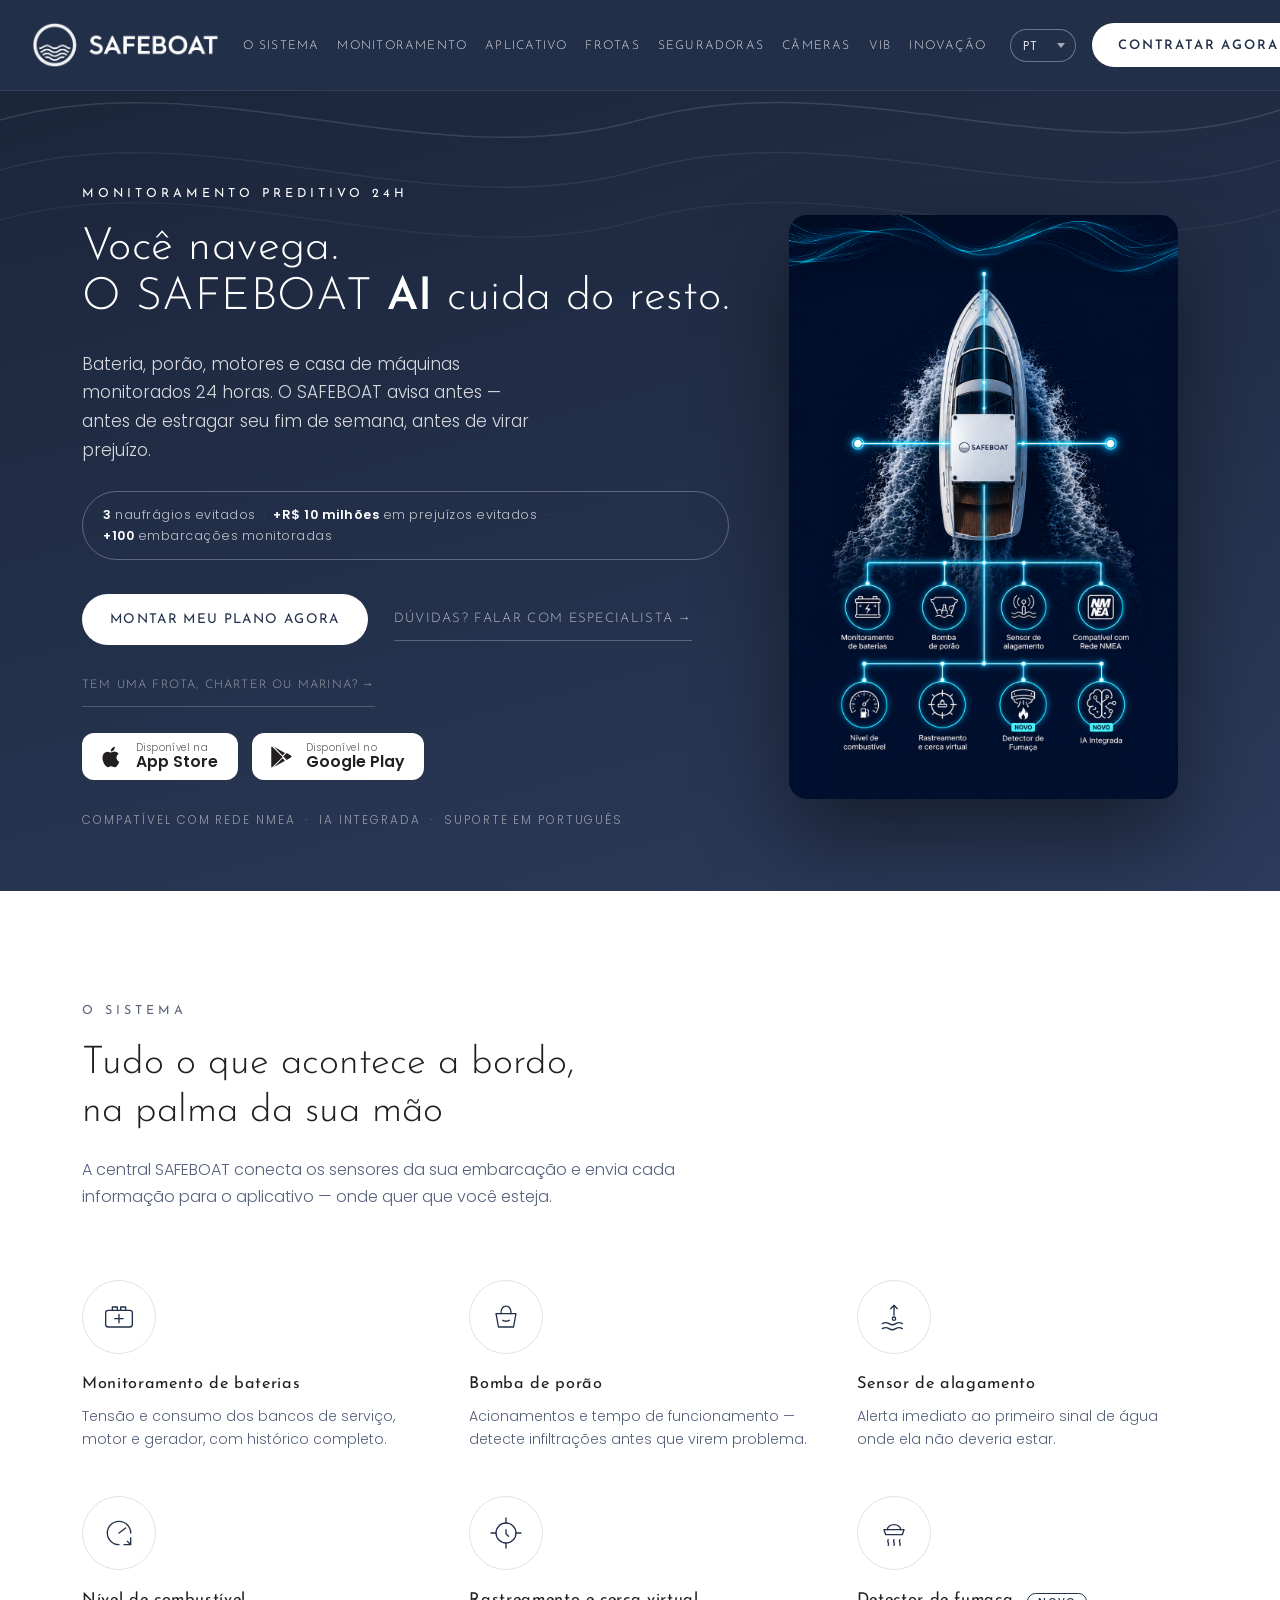
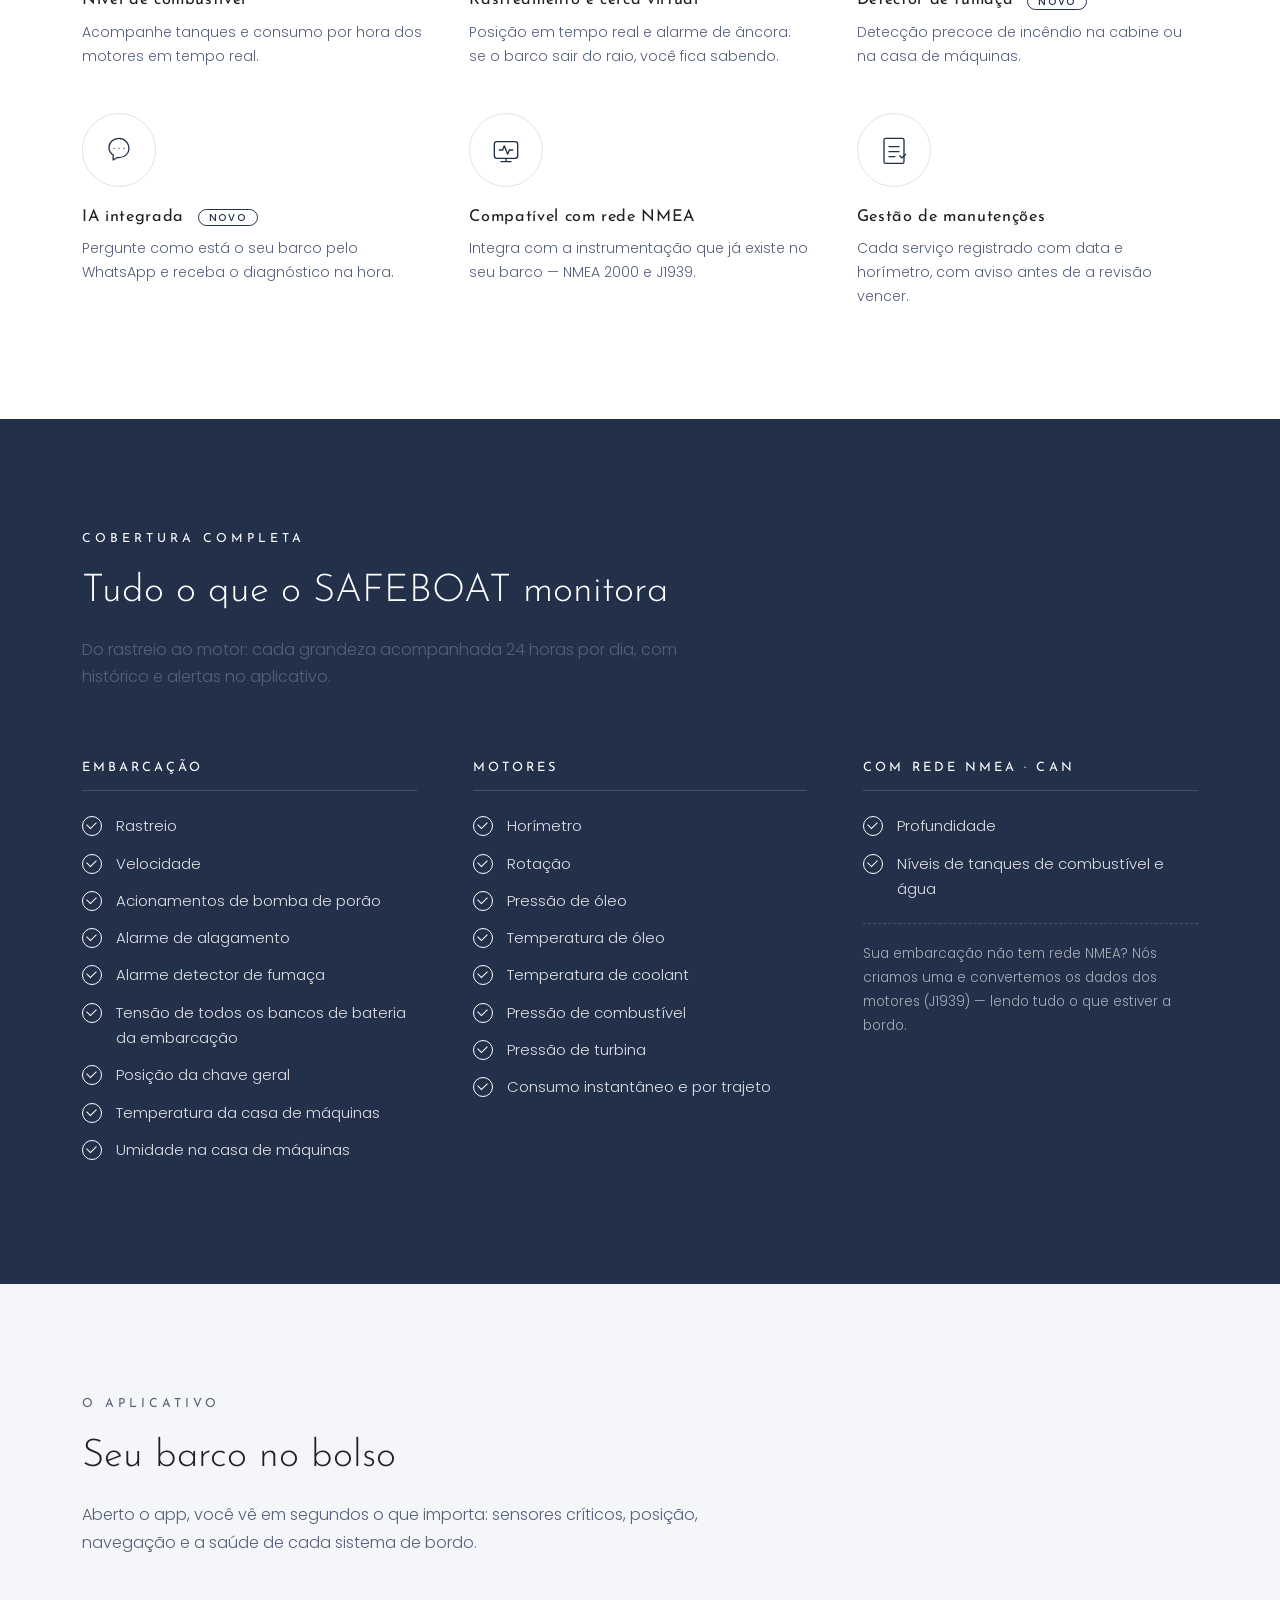
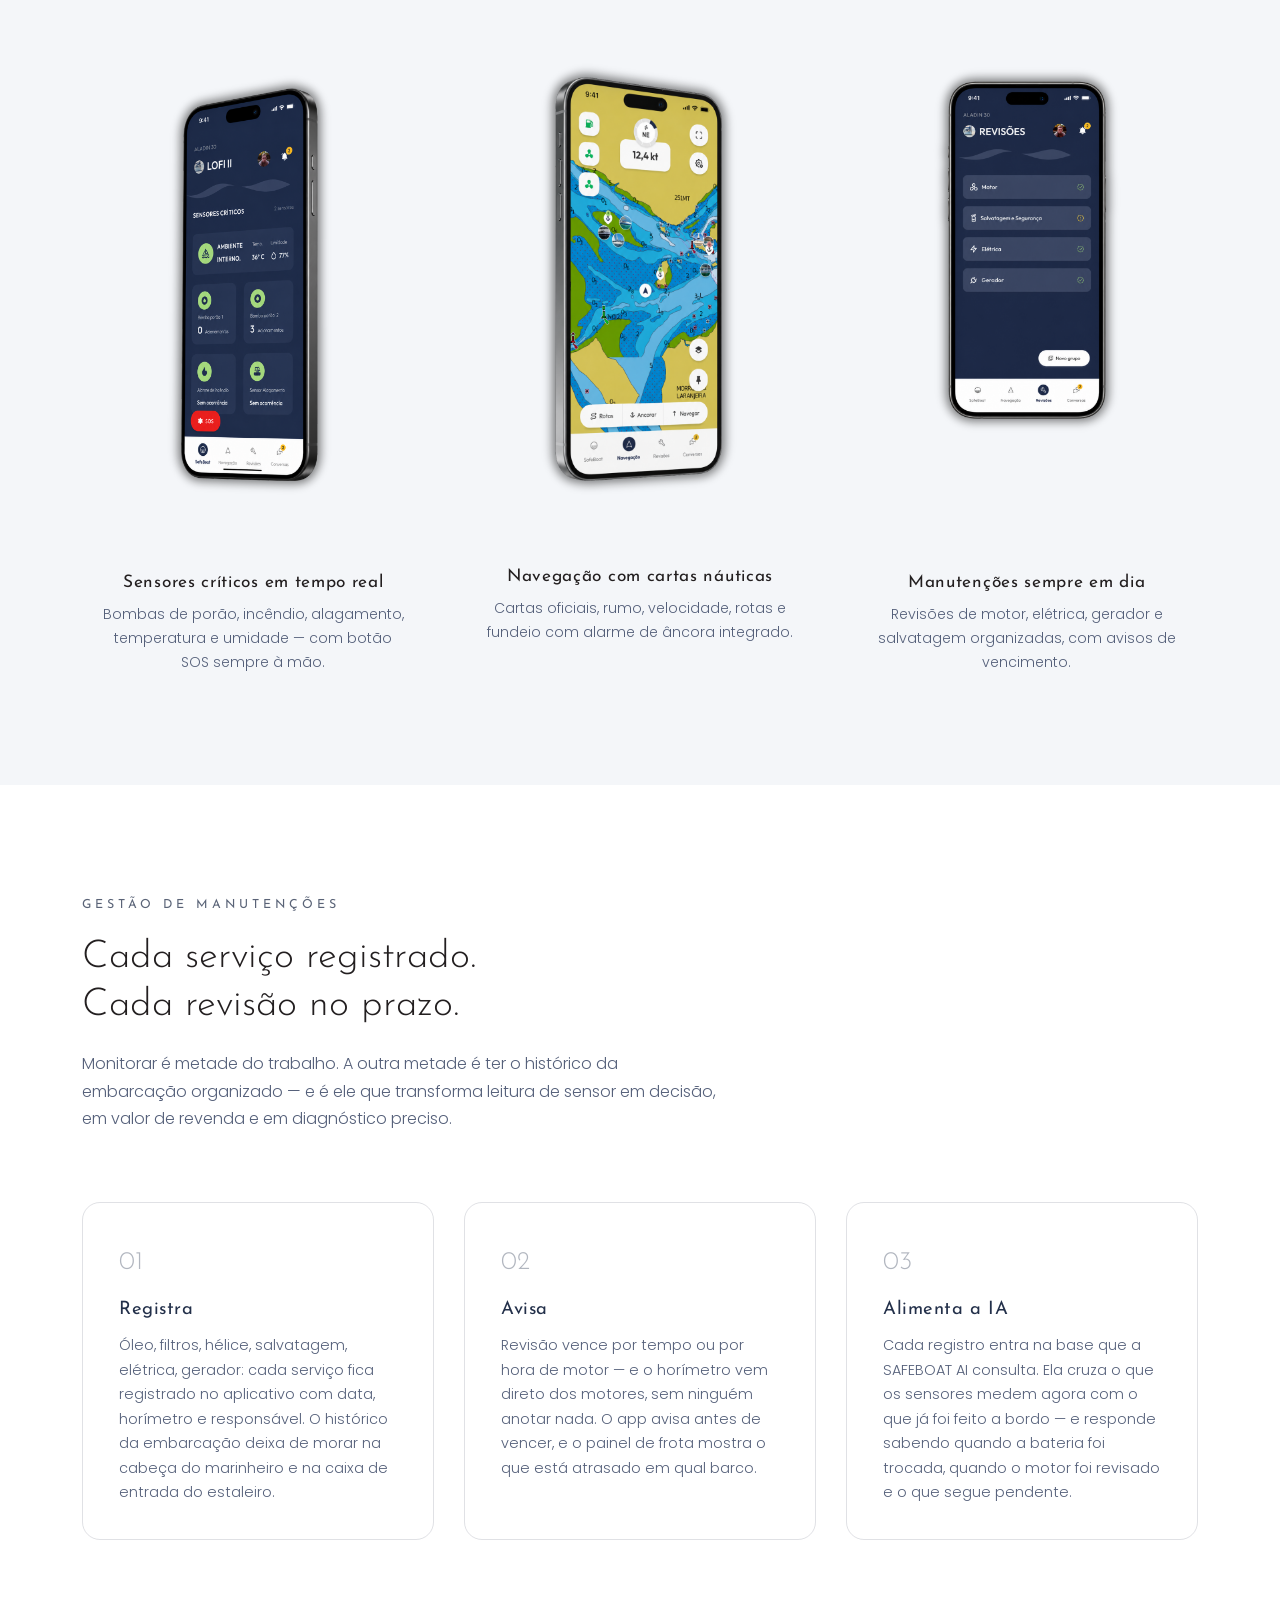
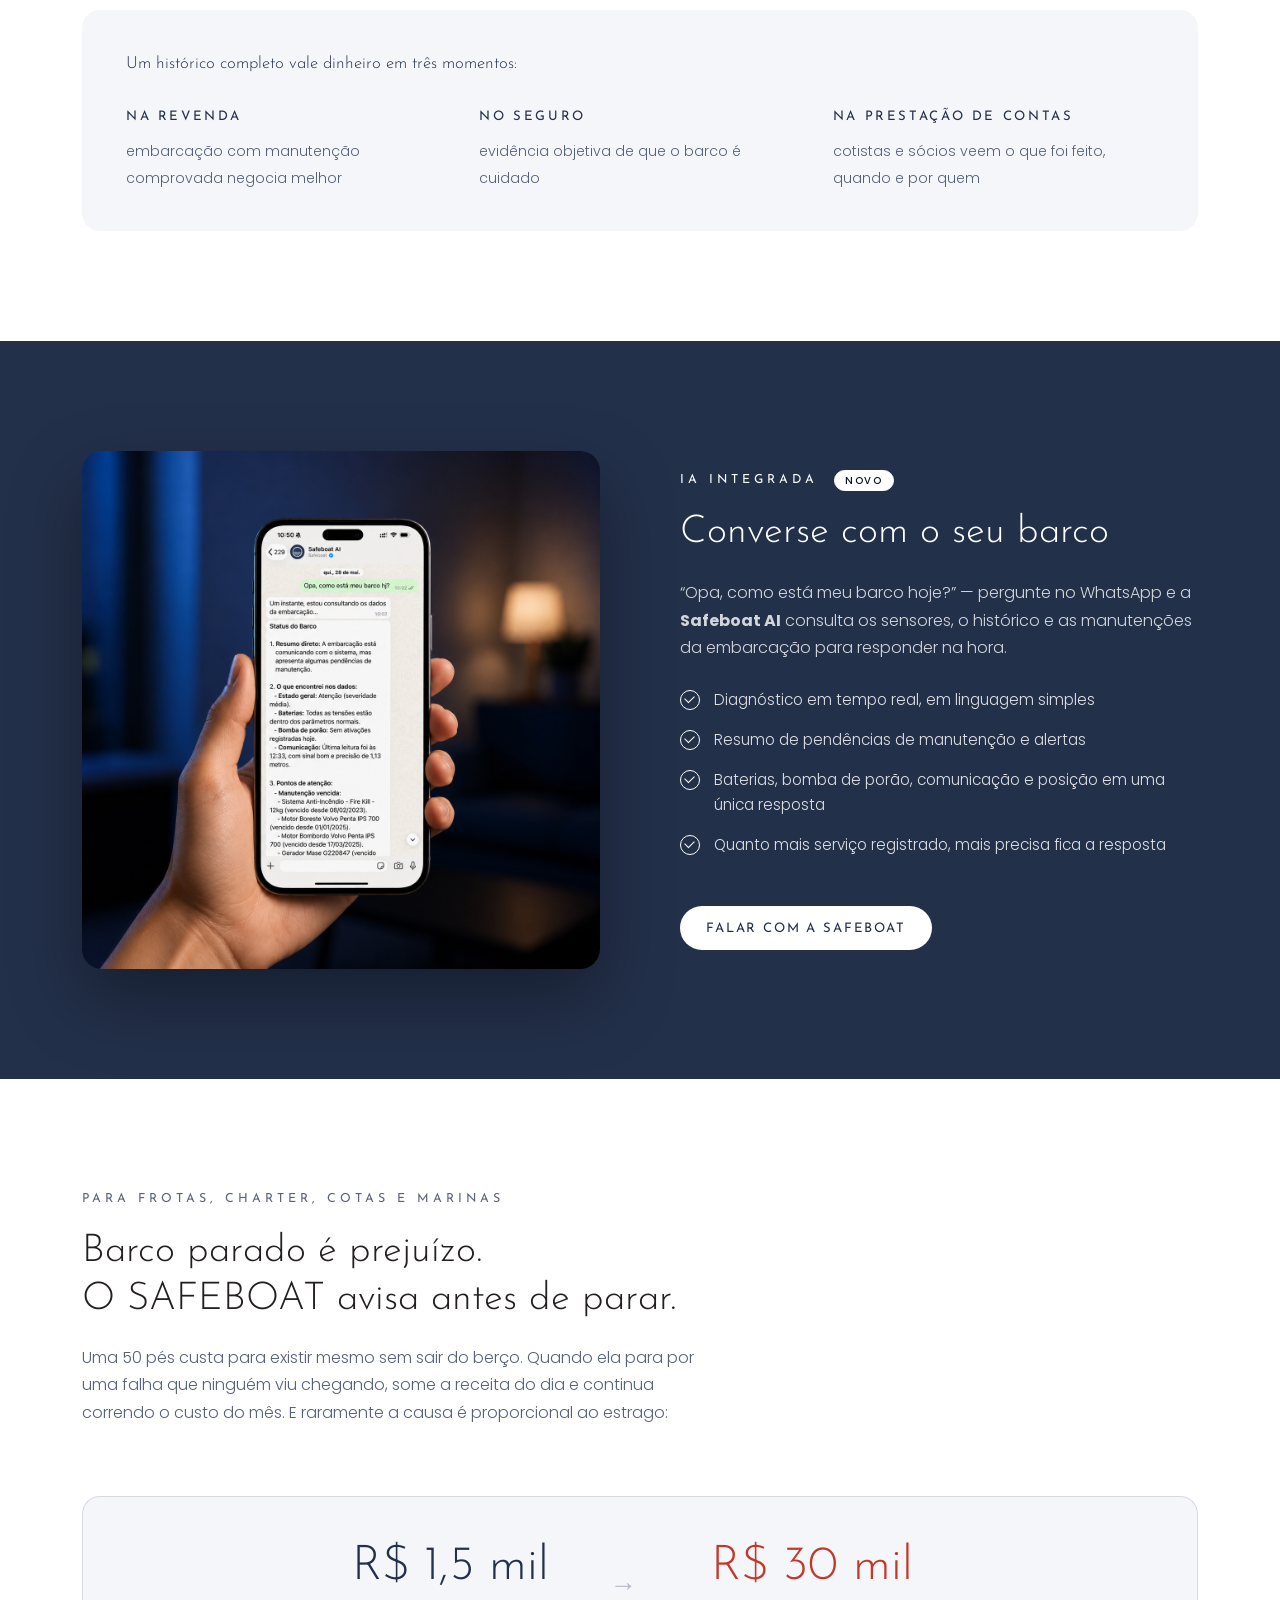
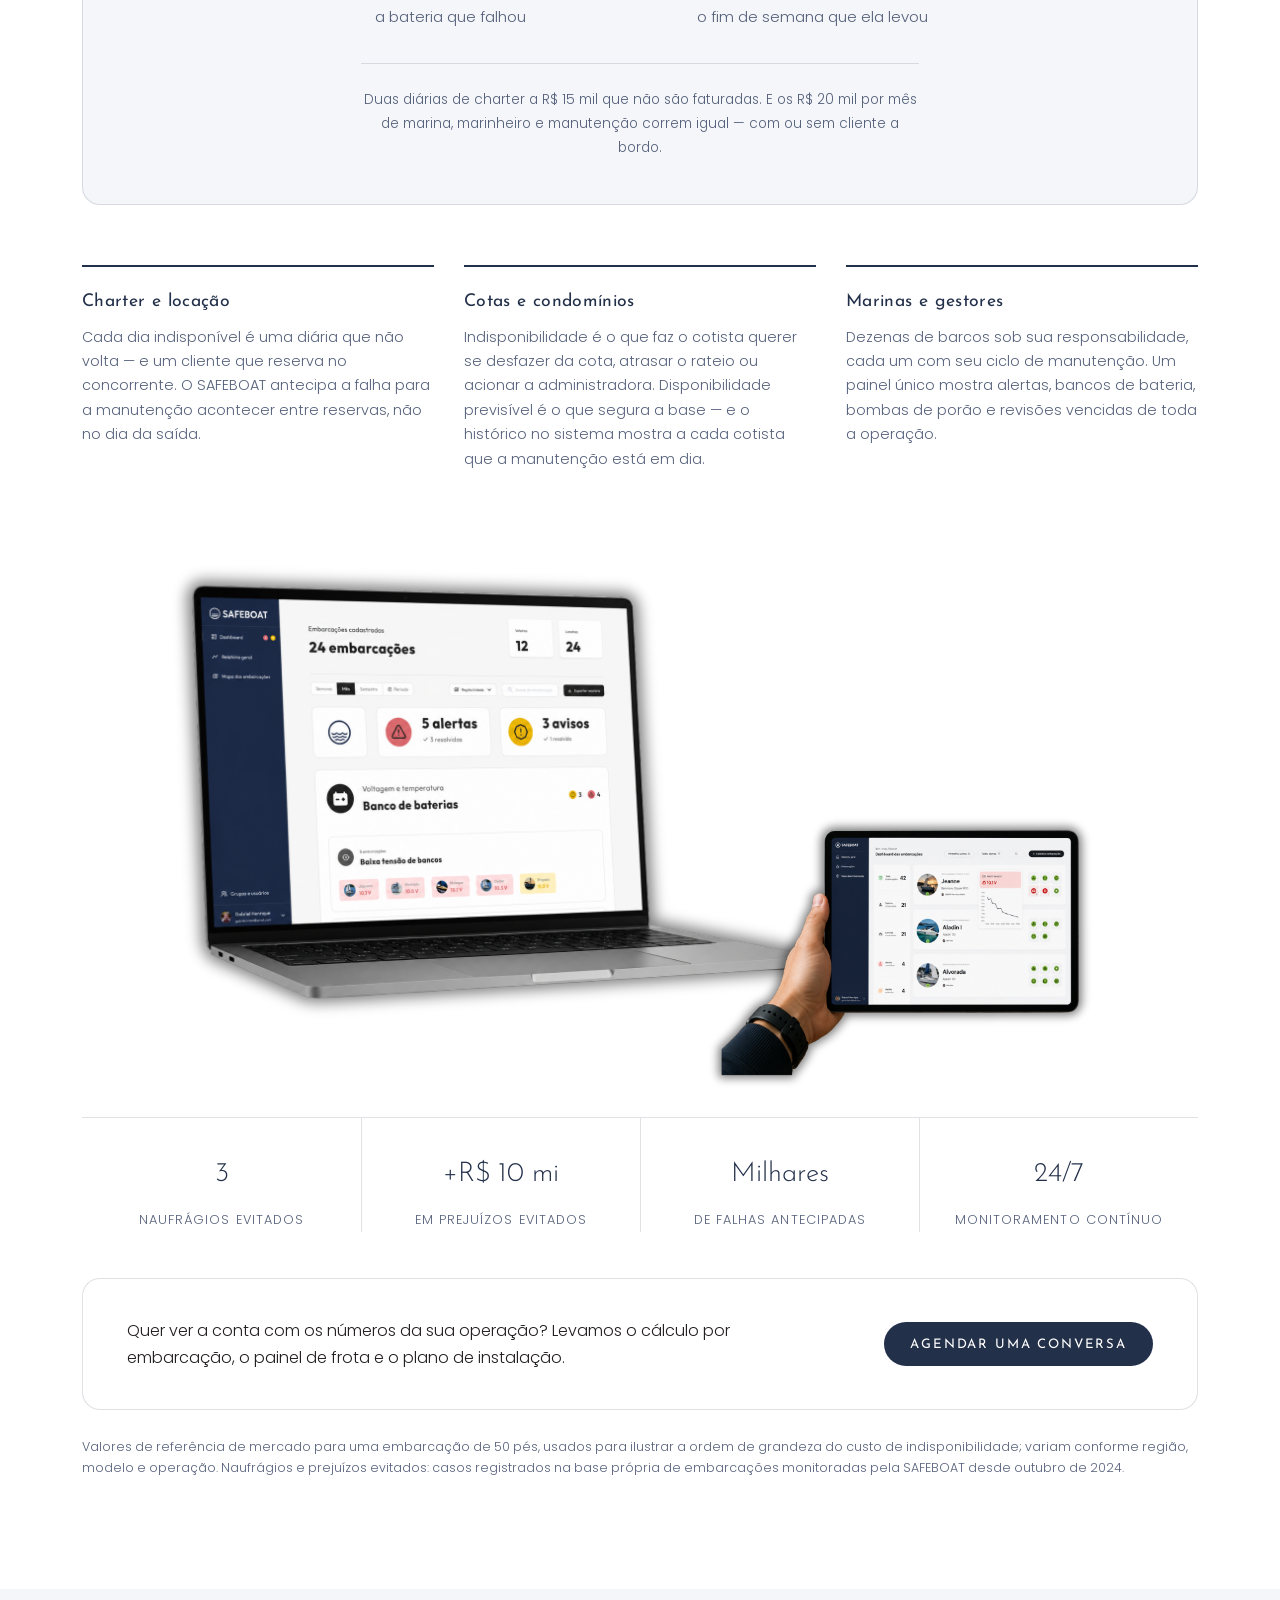
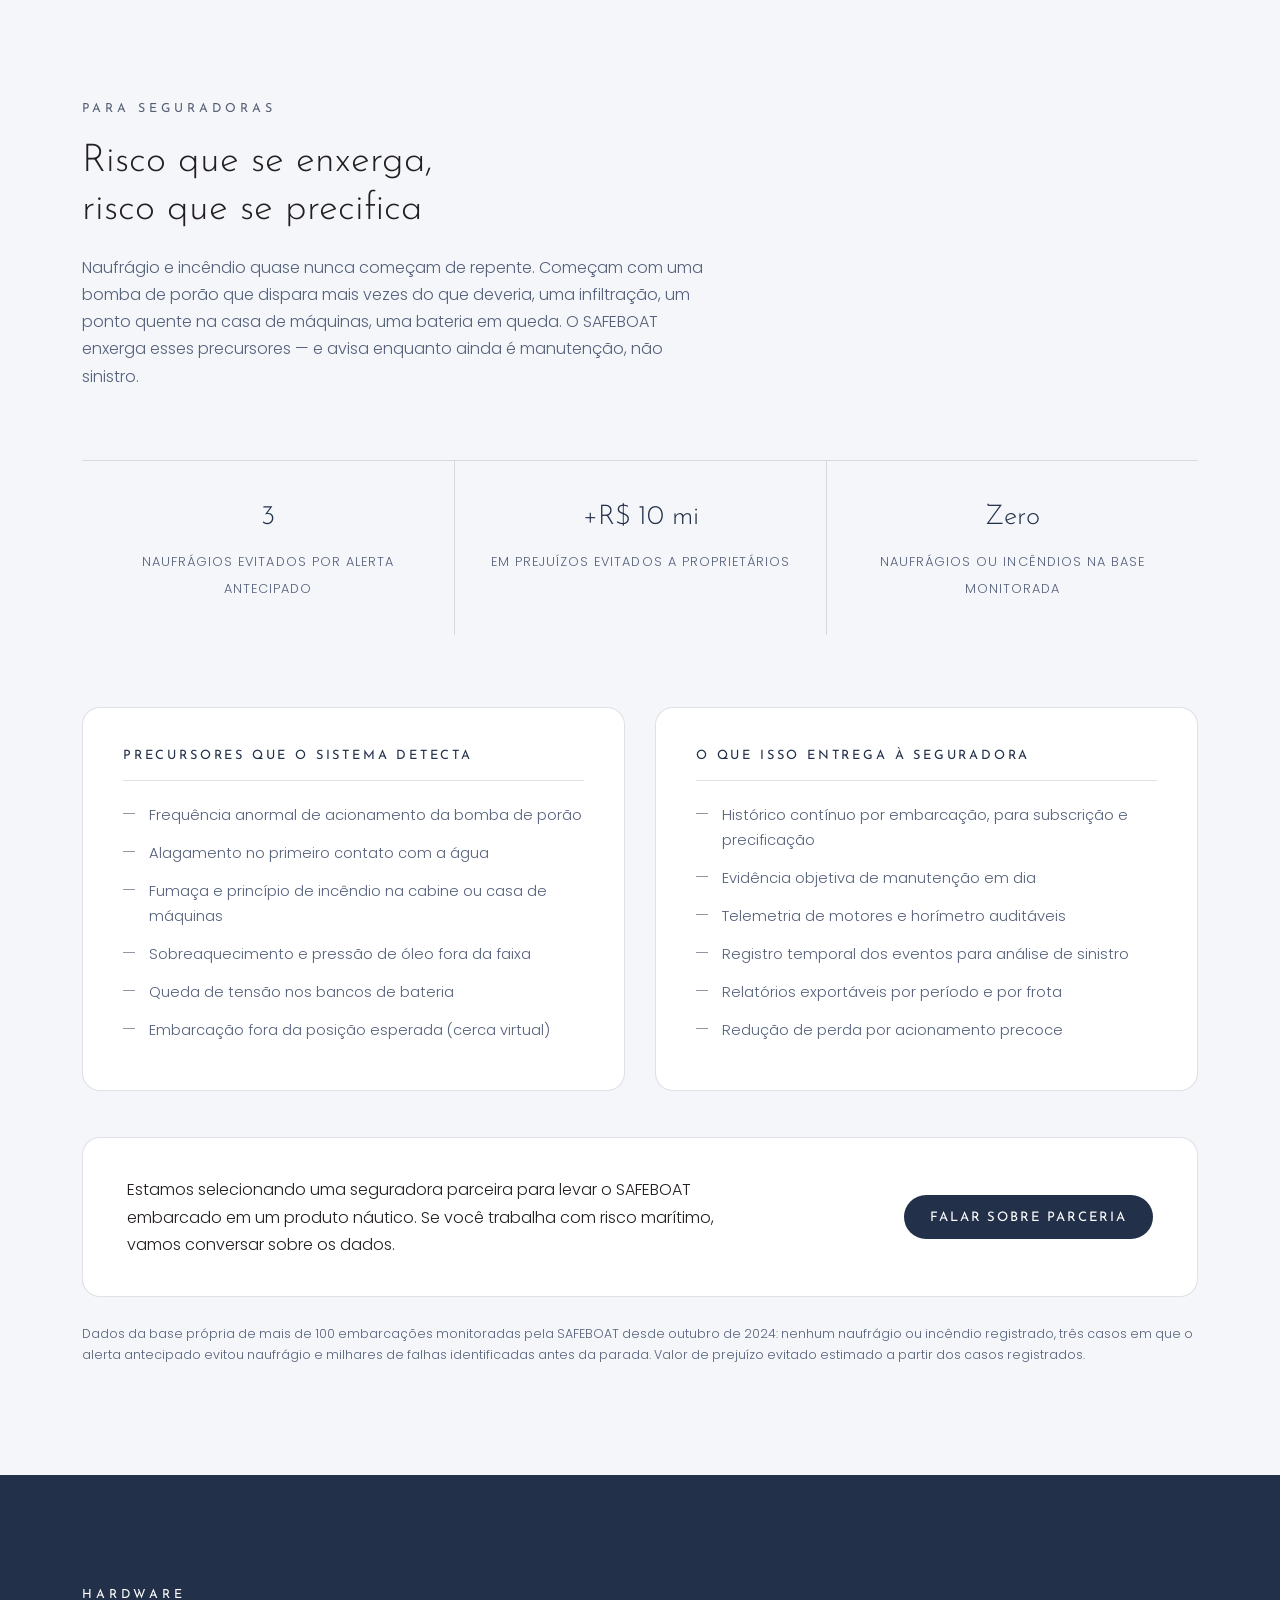
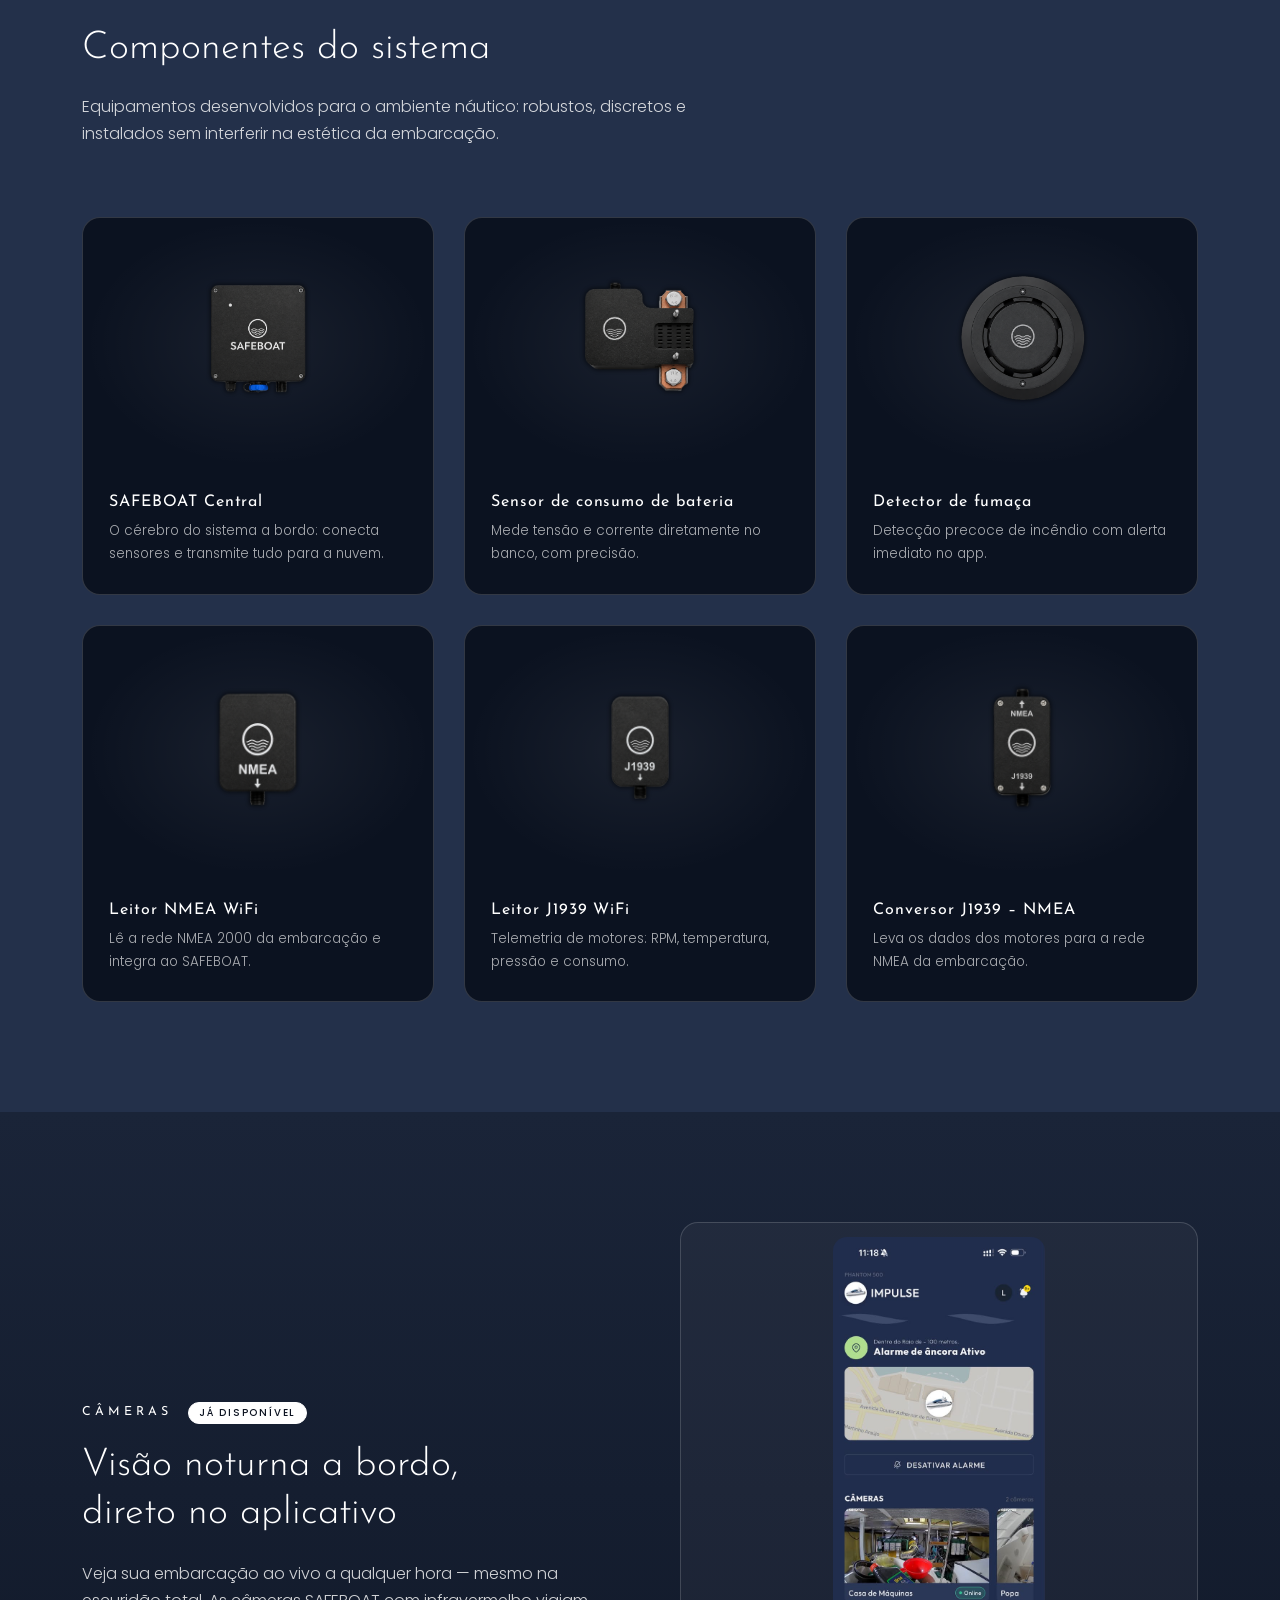
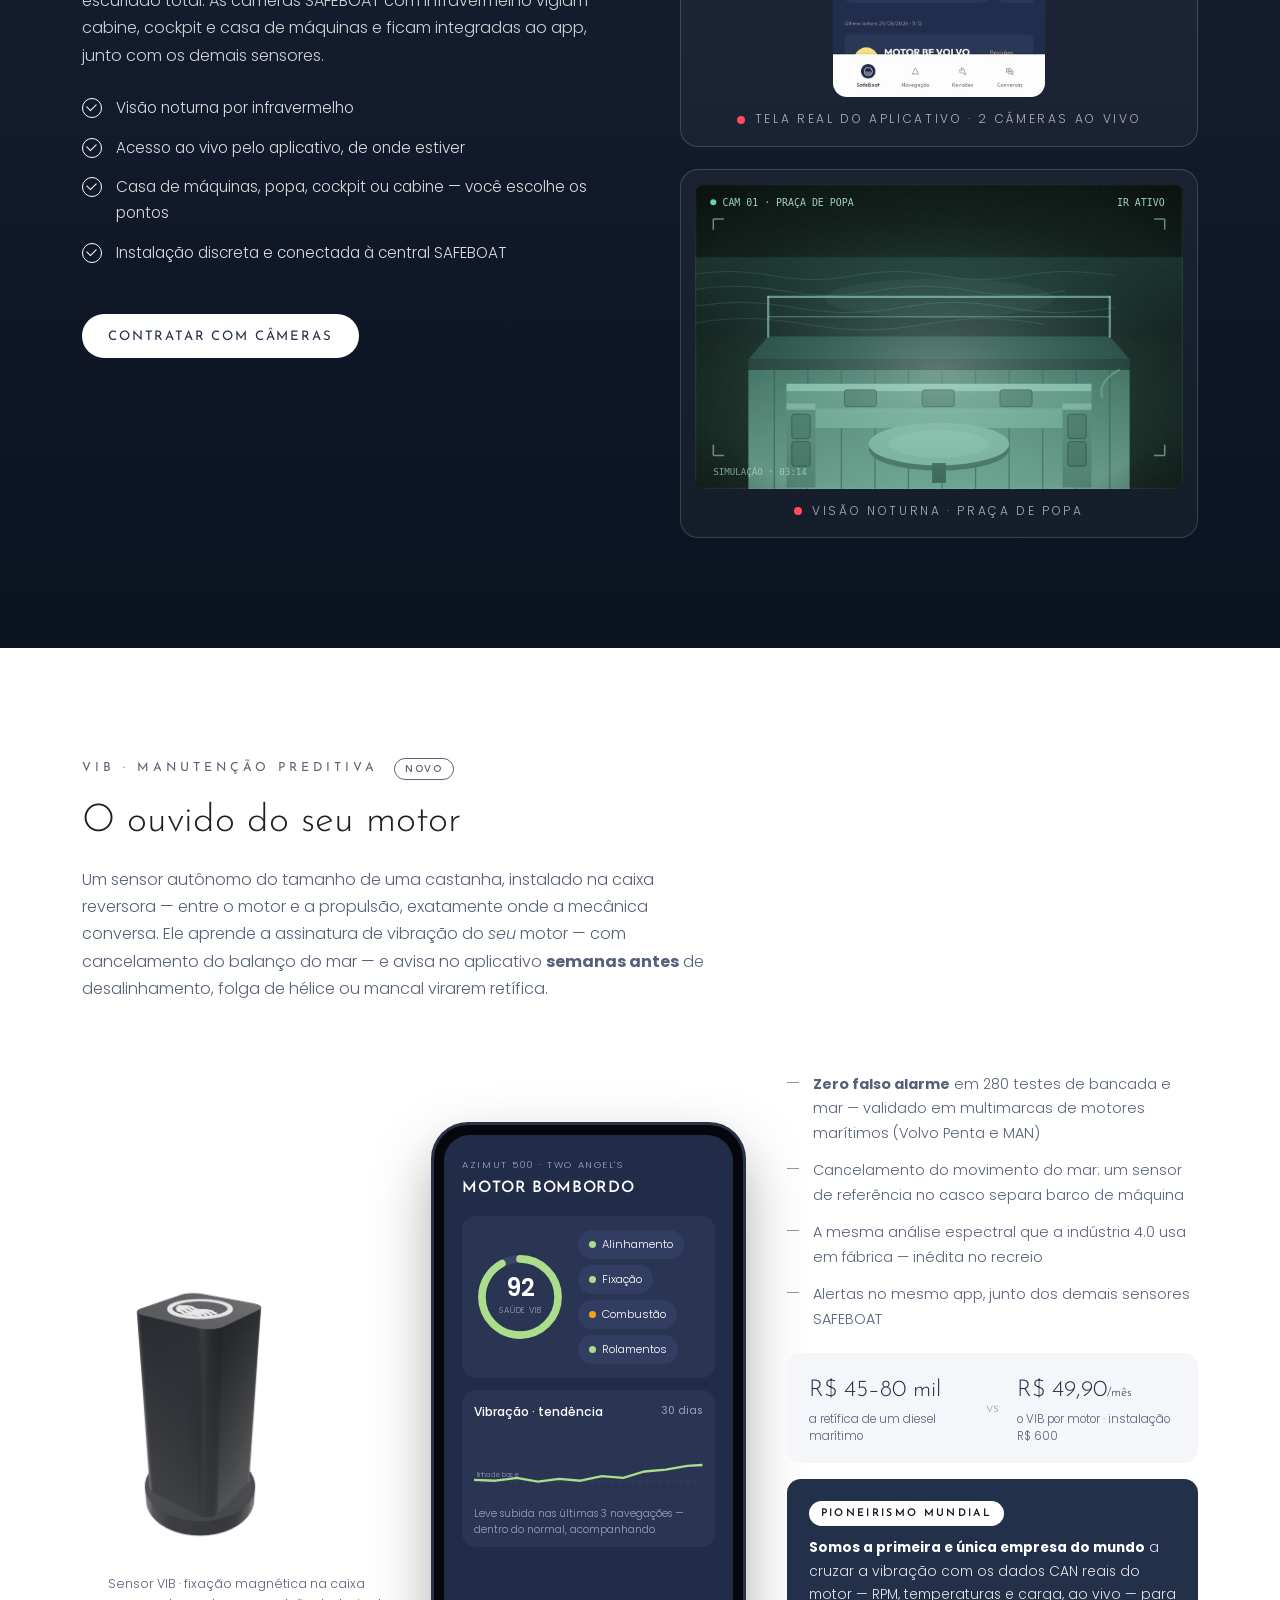
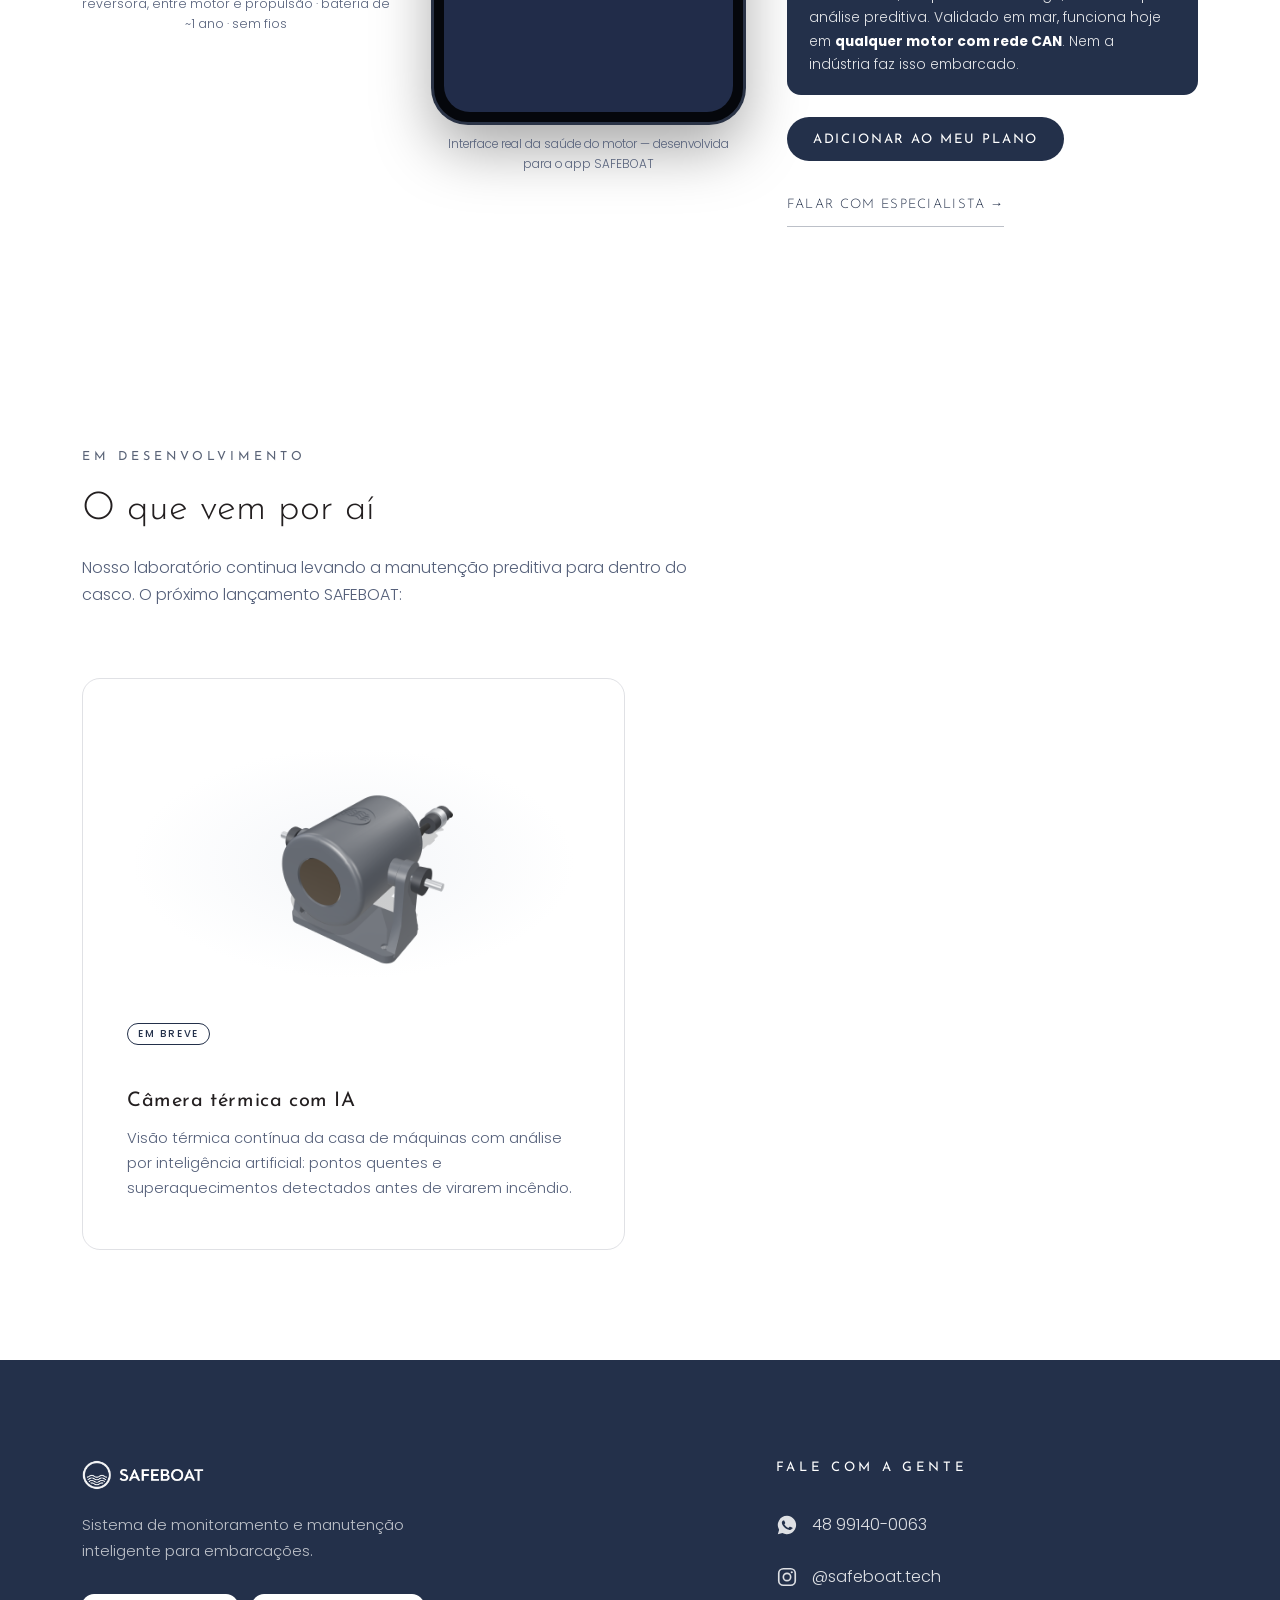
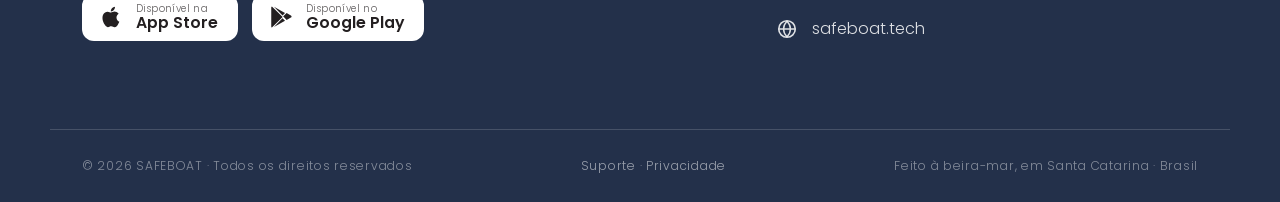
==== commit 61c50889: "Site em 6 idiomas: PT (padrao), EN, ES, IT, DE e ZH Traducao em runtime sem duplicar paginas: i18n.j" ====
--- a/index.html
+++ b/index.html
@@ -27,6 +27,7 @@
   <link rel="preconnect" href="https://fonts.gstatic.com" crossorigin>
   <link href="https://fonts.googleapis.com/css2?family=Josefin+Sans:wght@300;400;600&family=Poppins:wght@300;400;500;600&display=swap" rel="stylesheet">
   <link rel="stylesheet" href="styles.css">
+  <script src="i18n.js" defer></script>
 </head>
 <body>
 
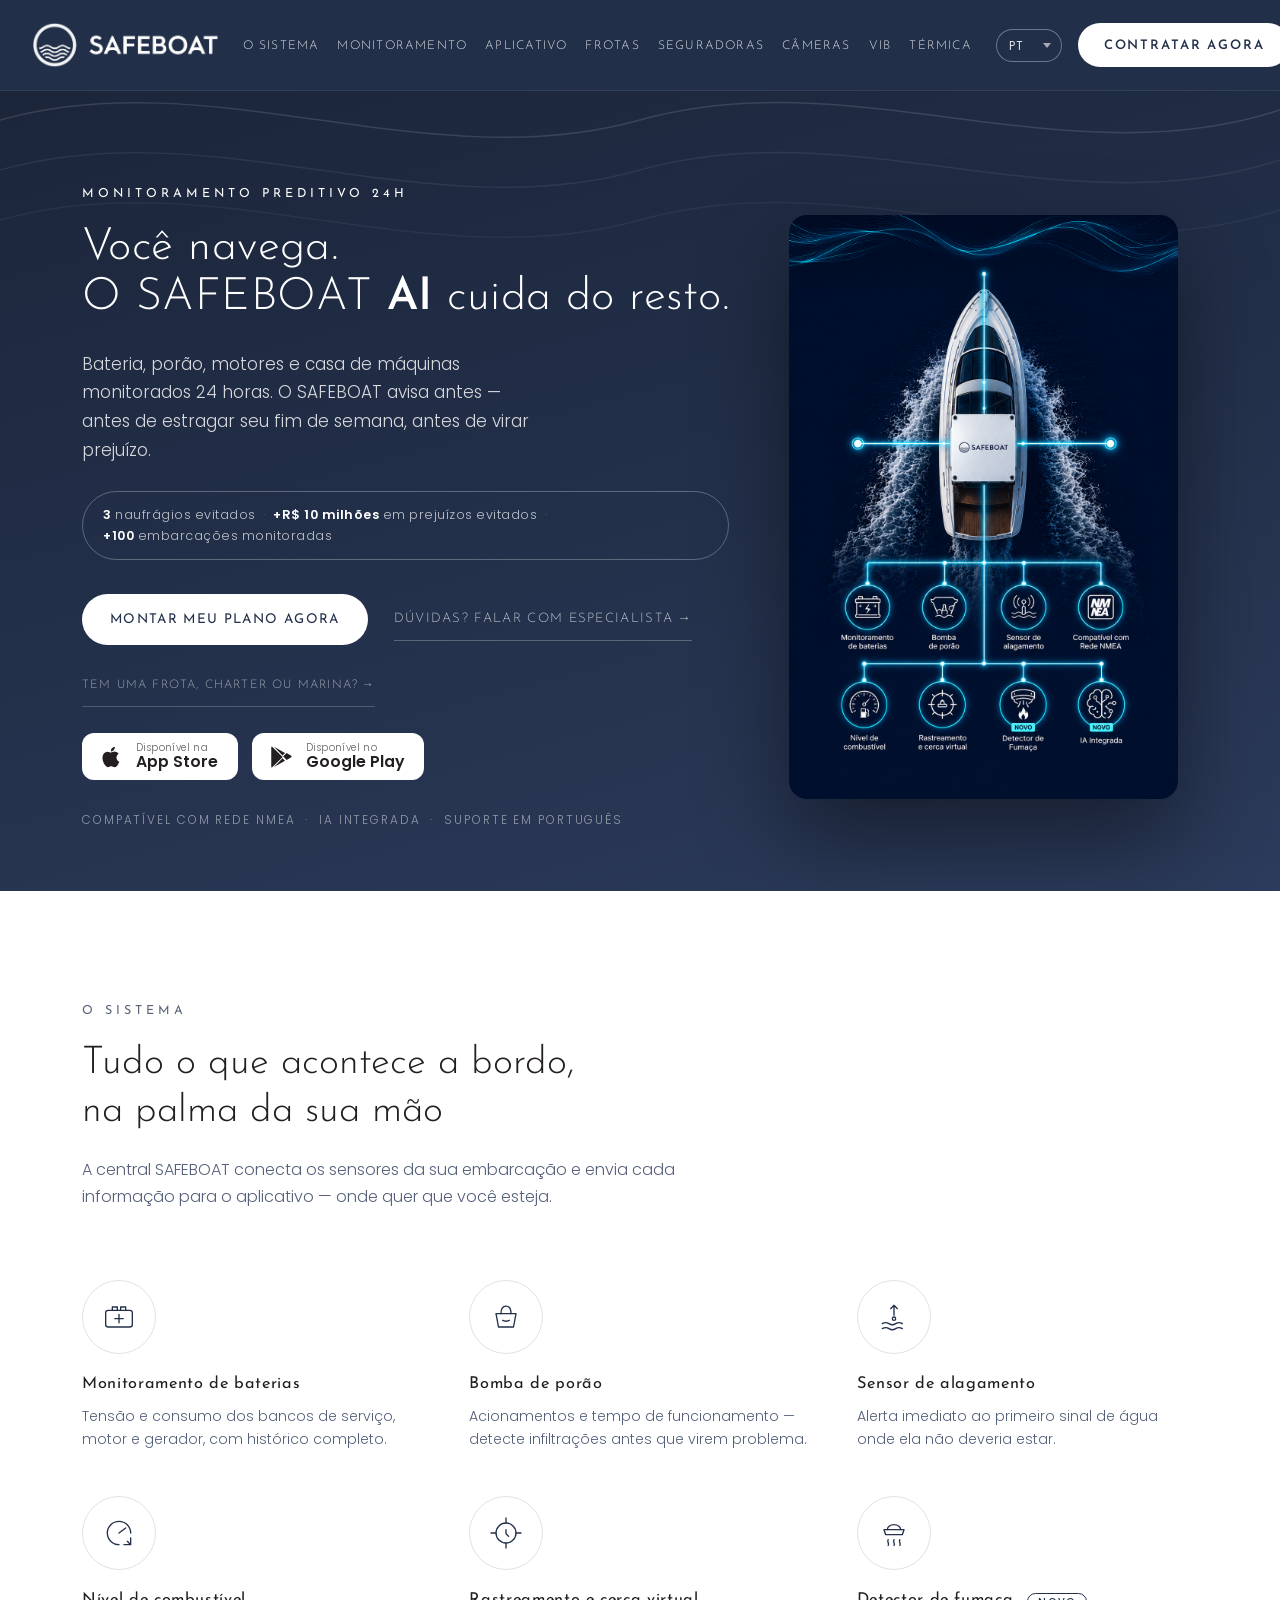
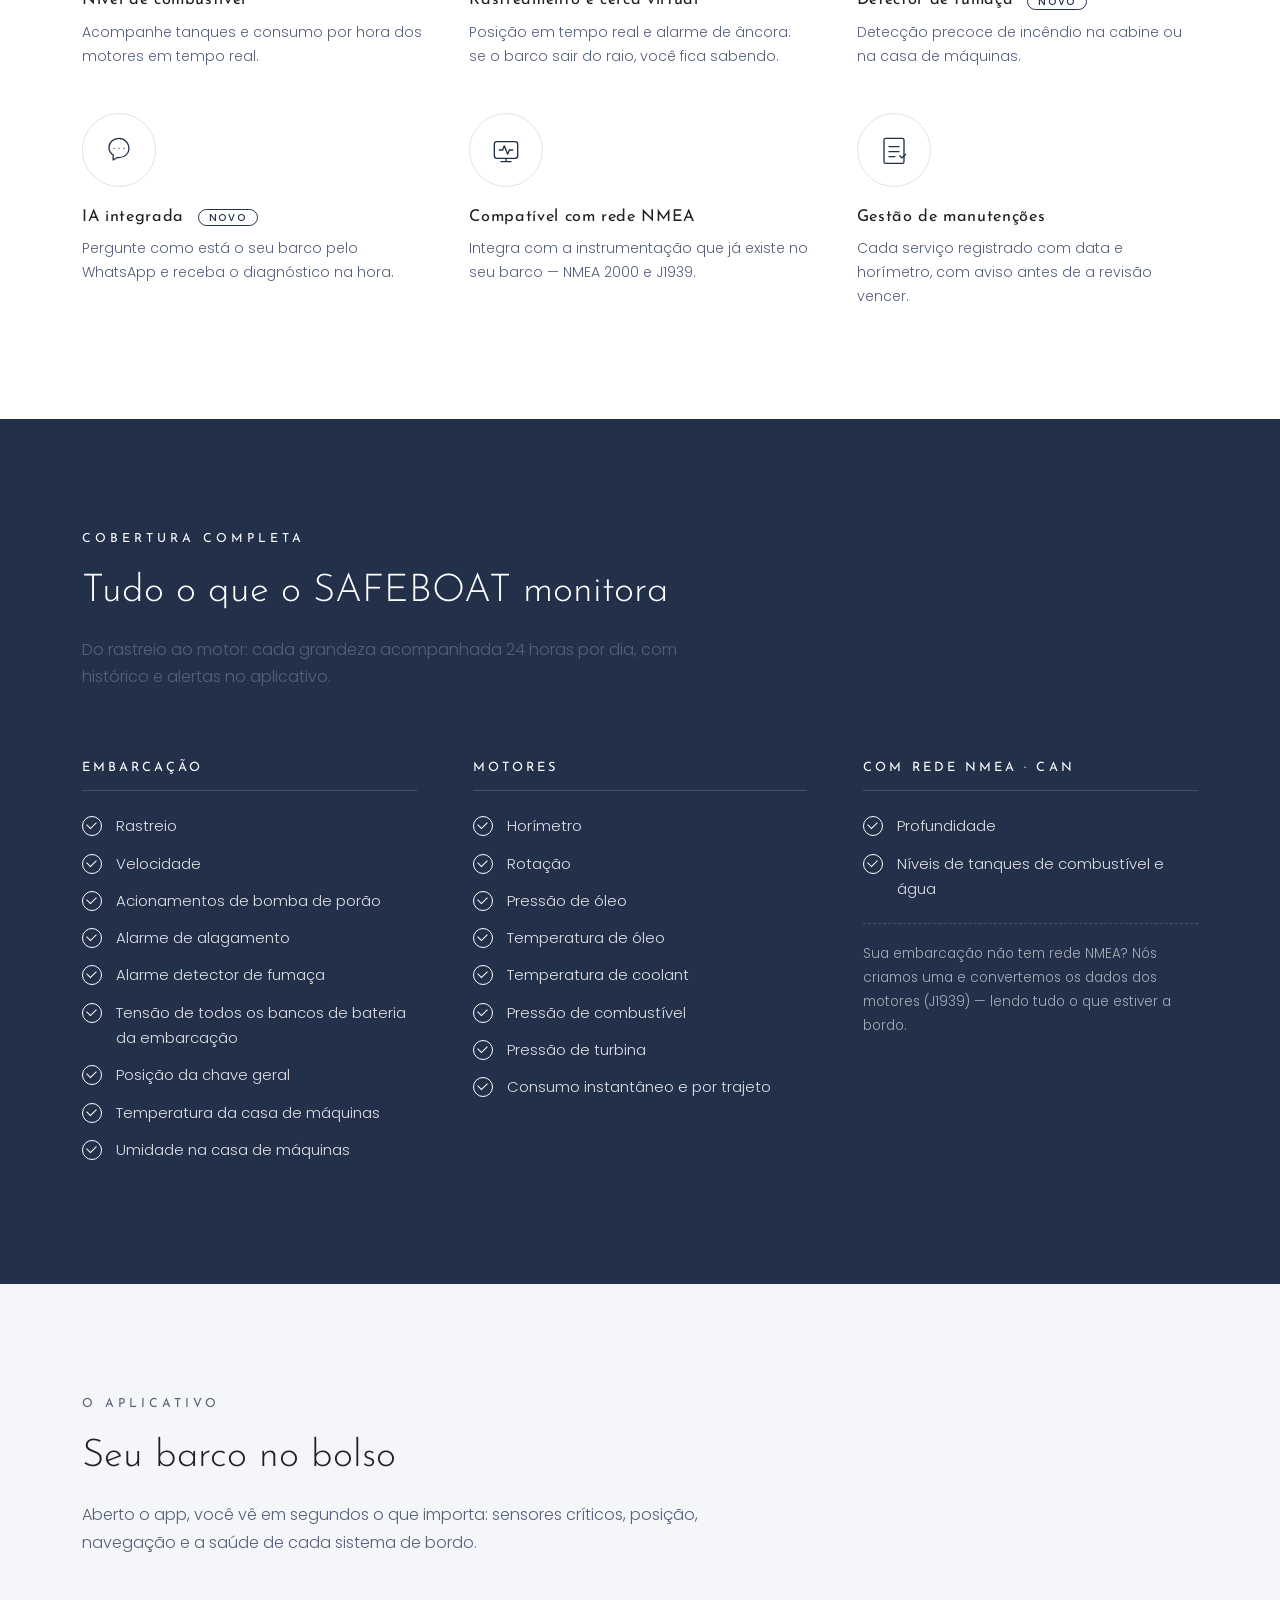
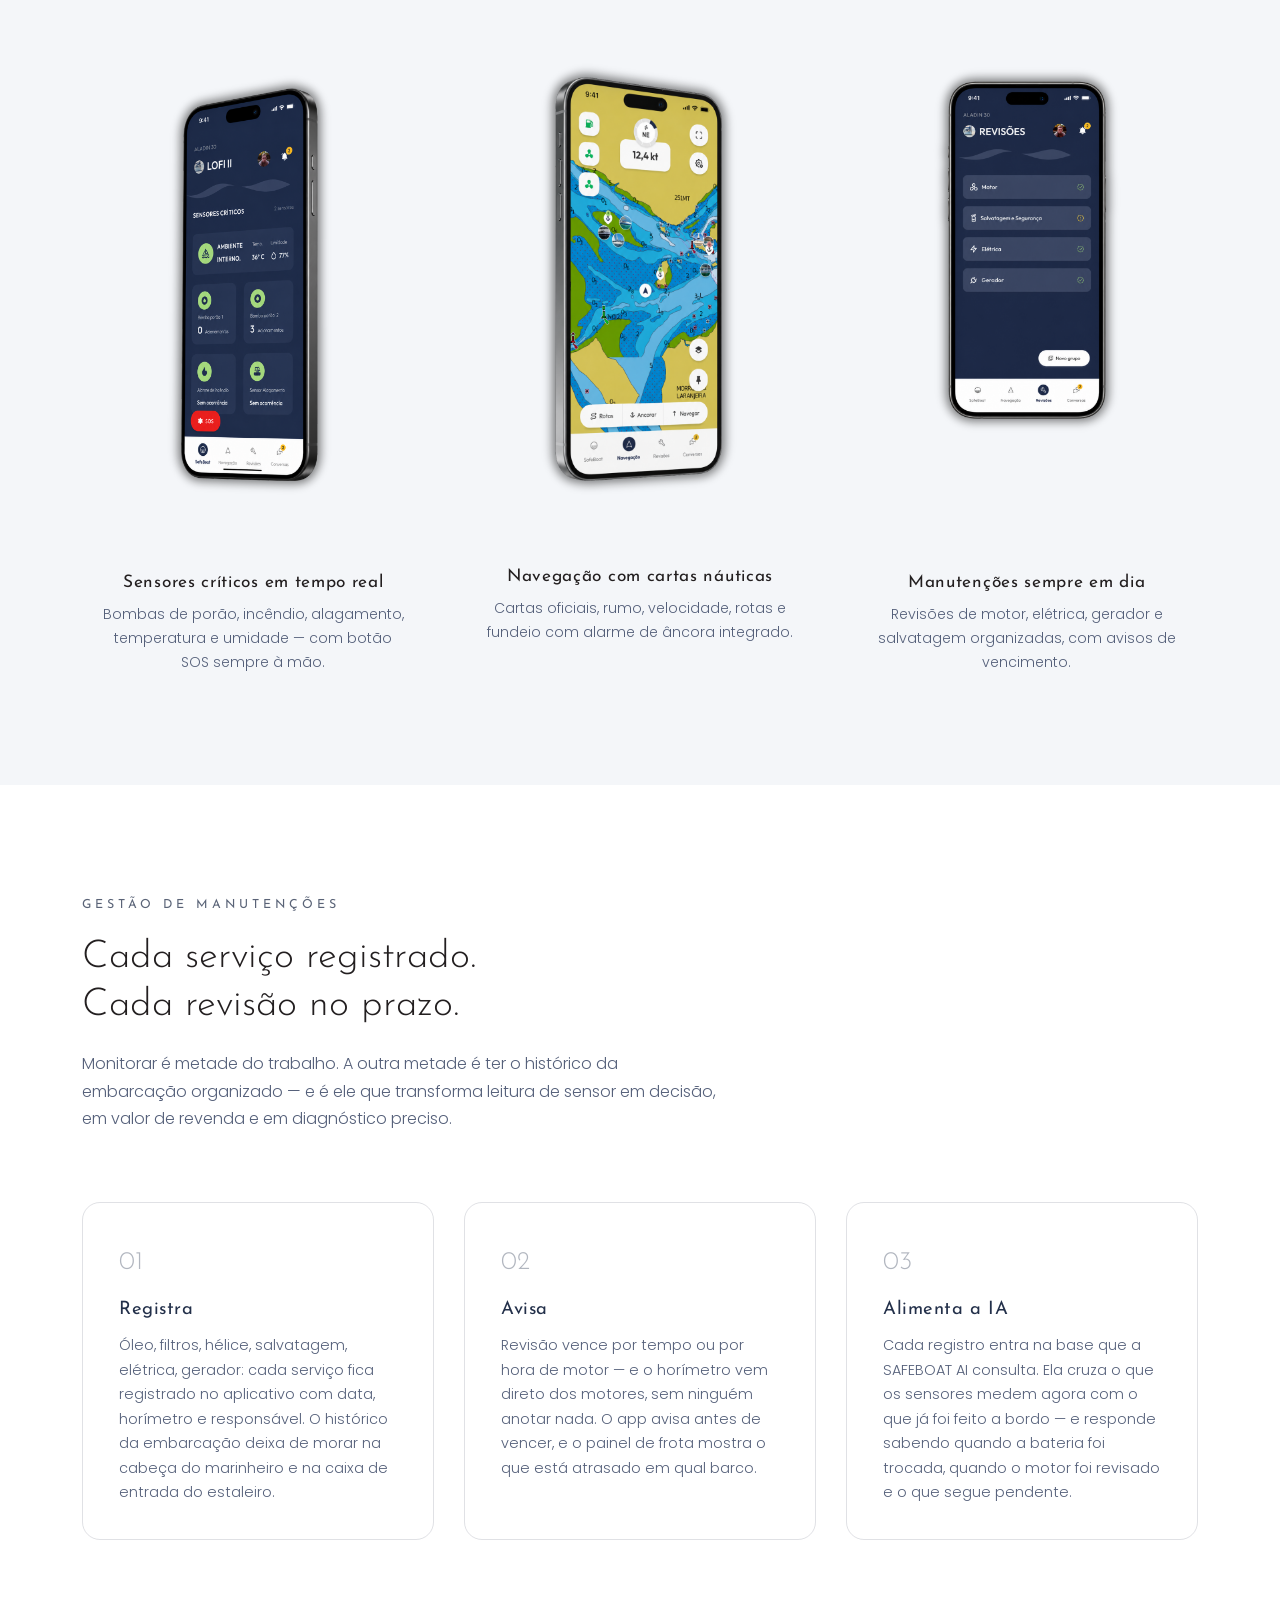
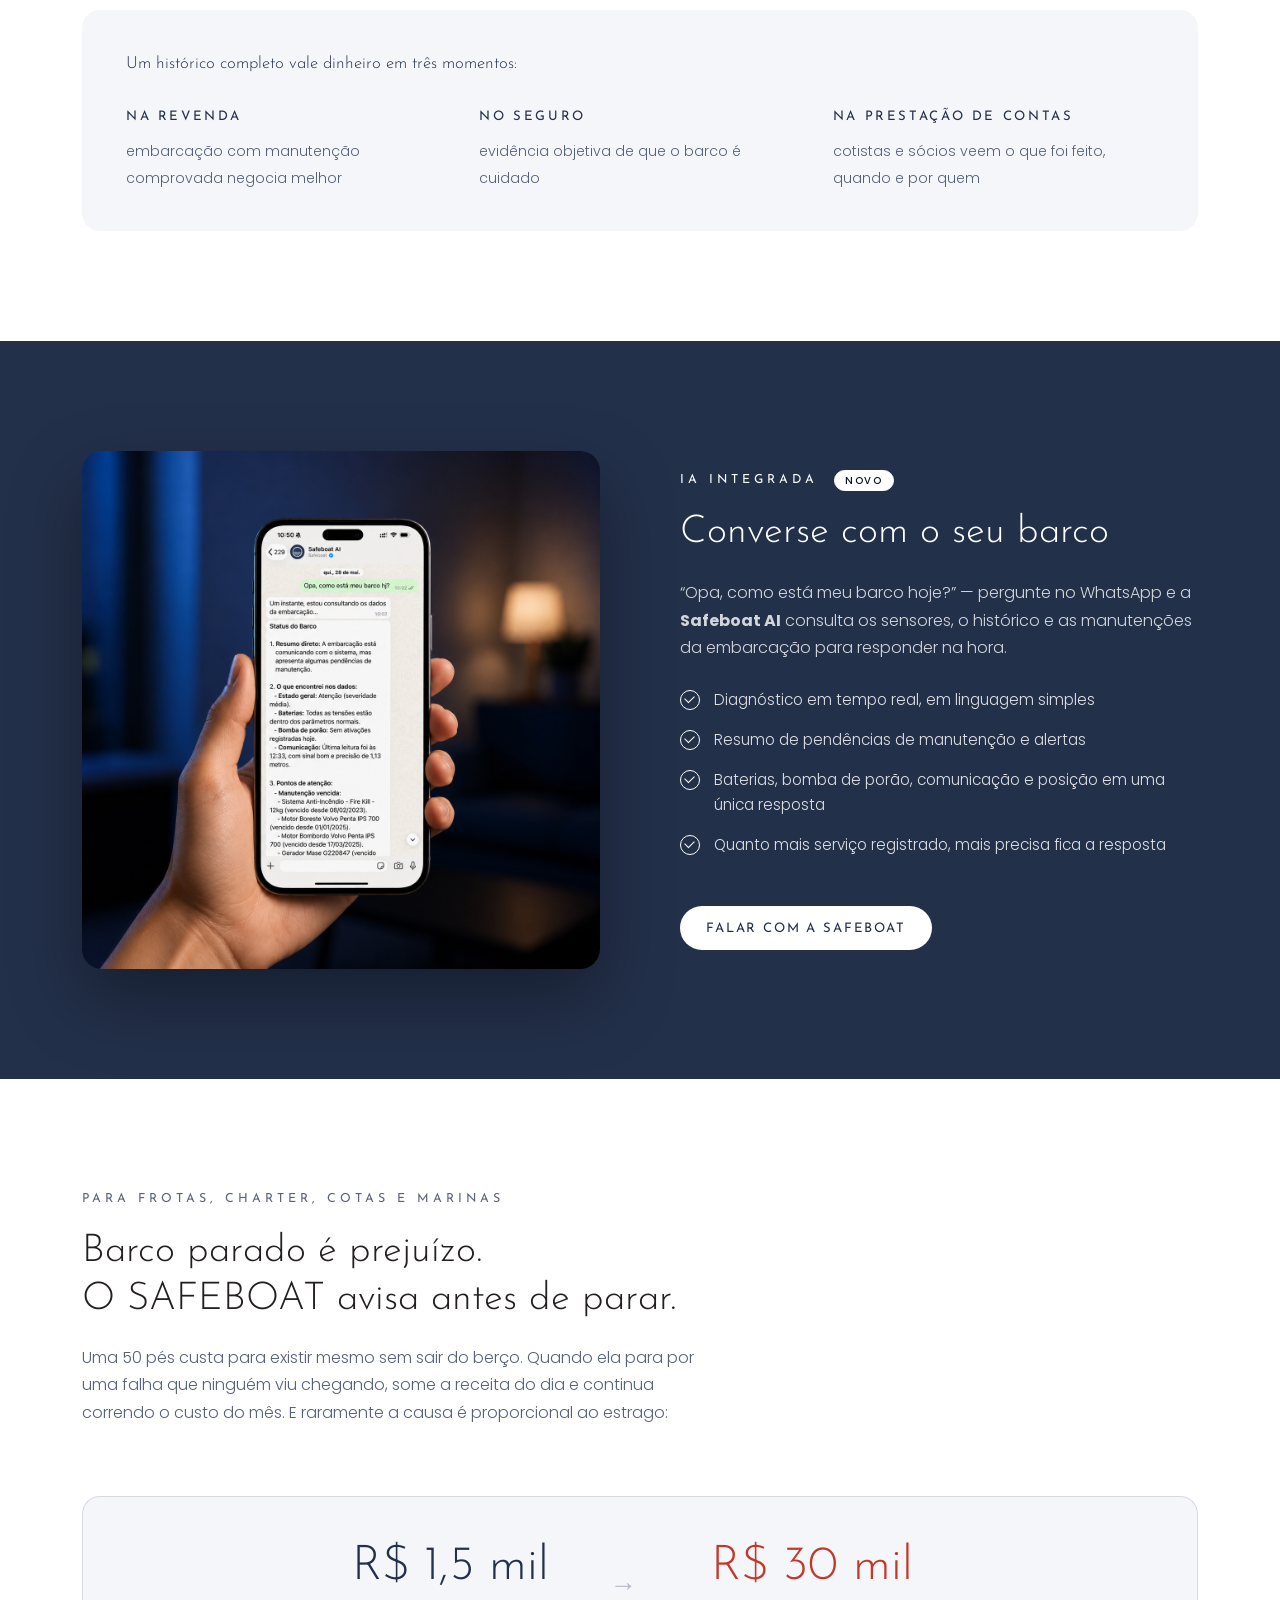
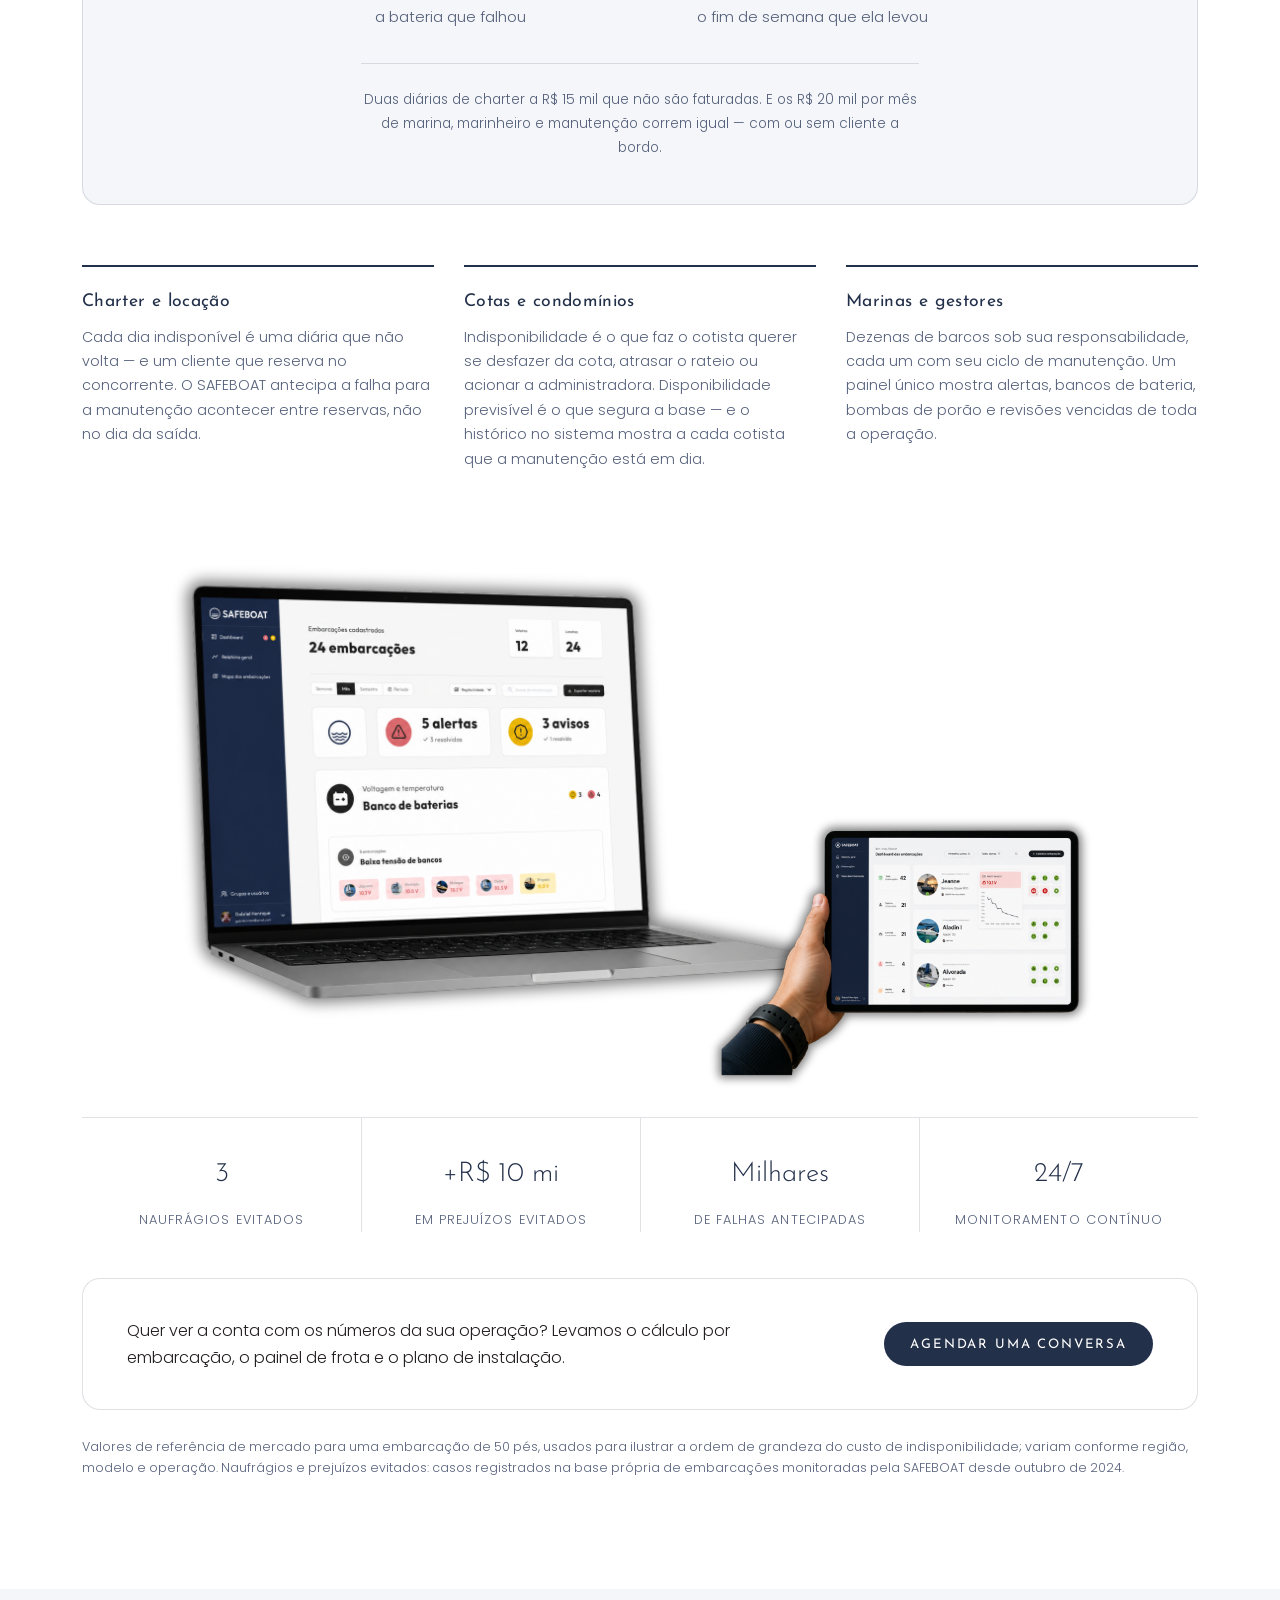
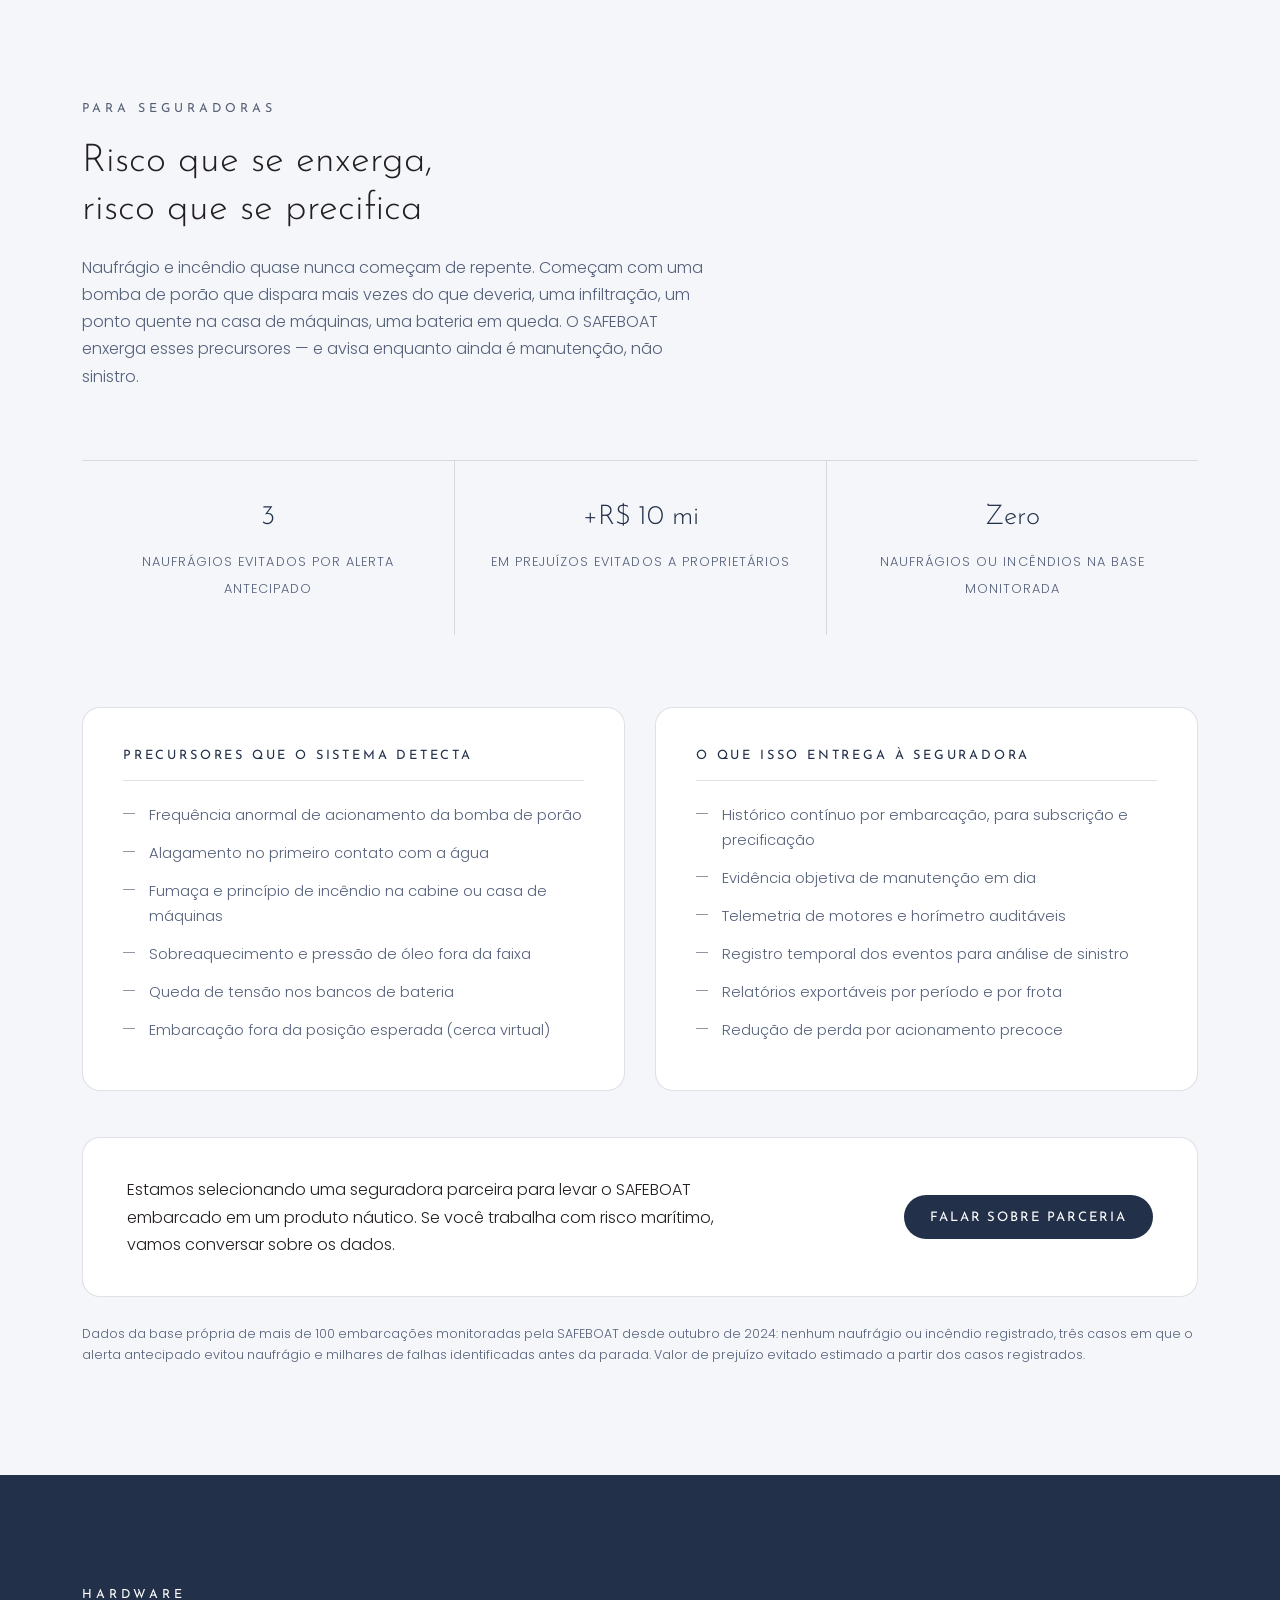
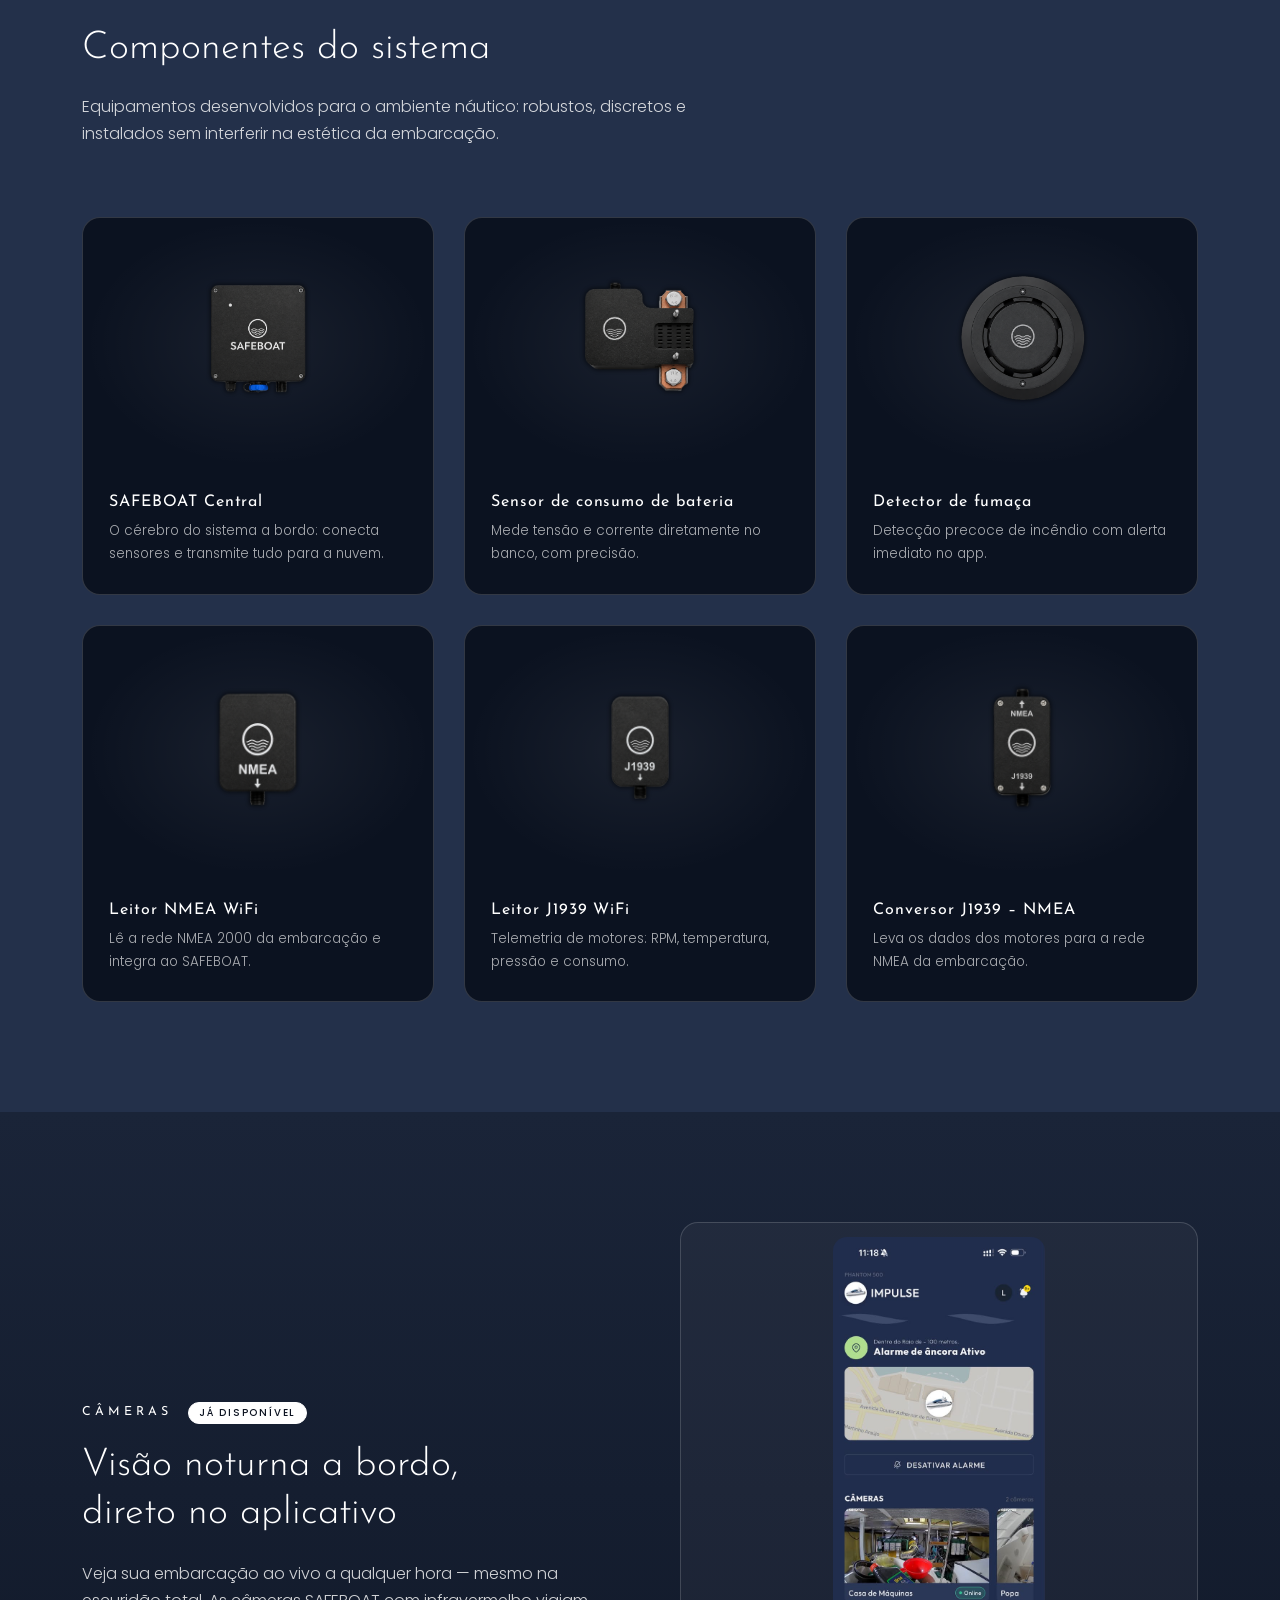
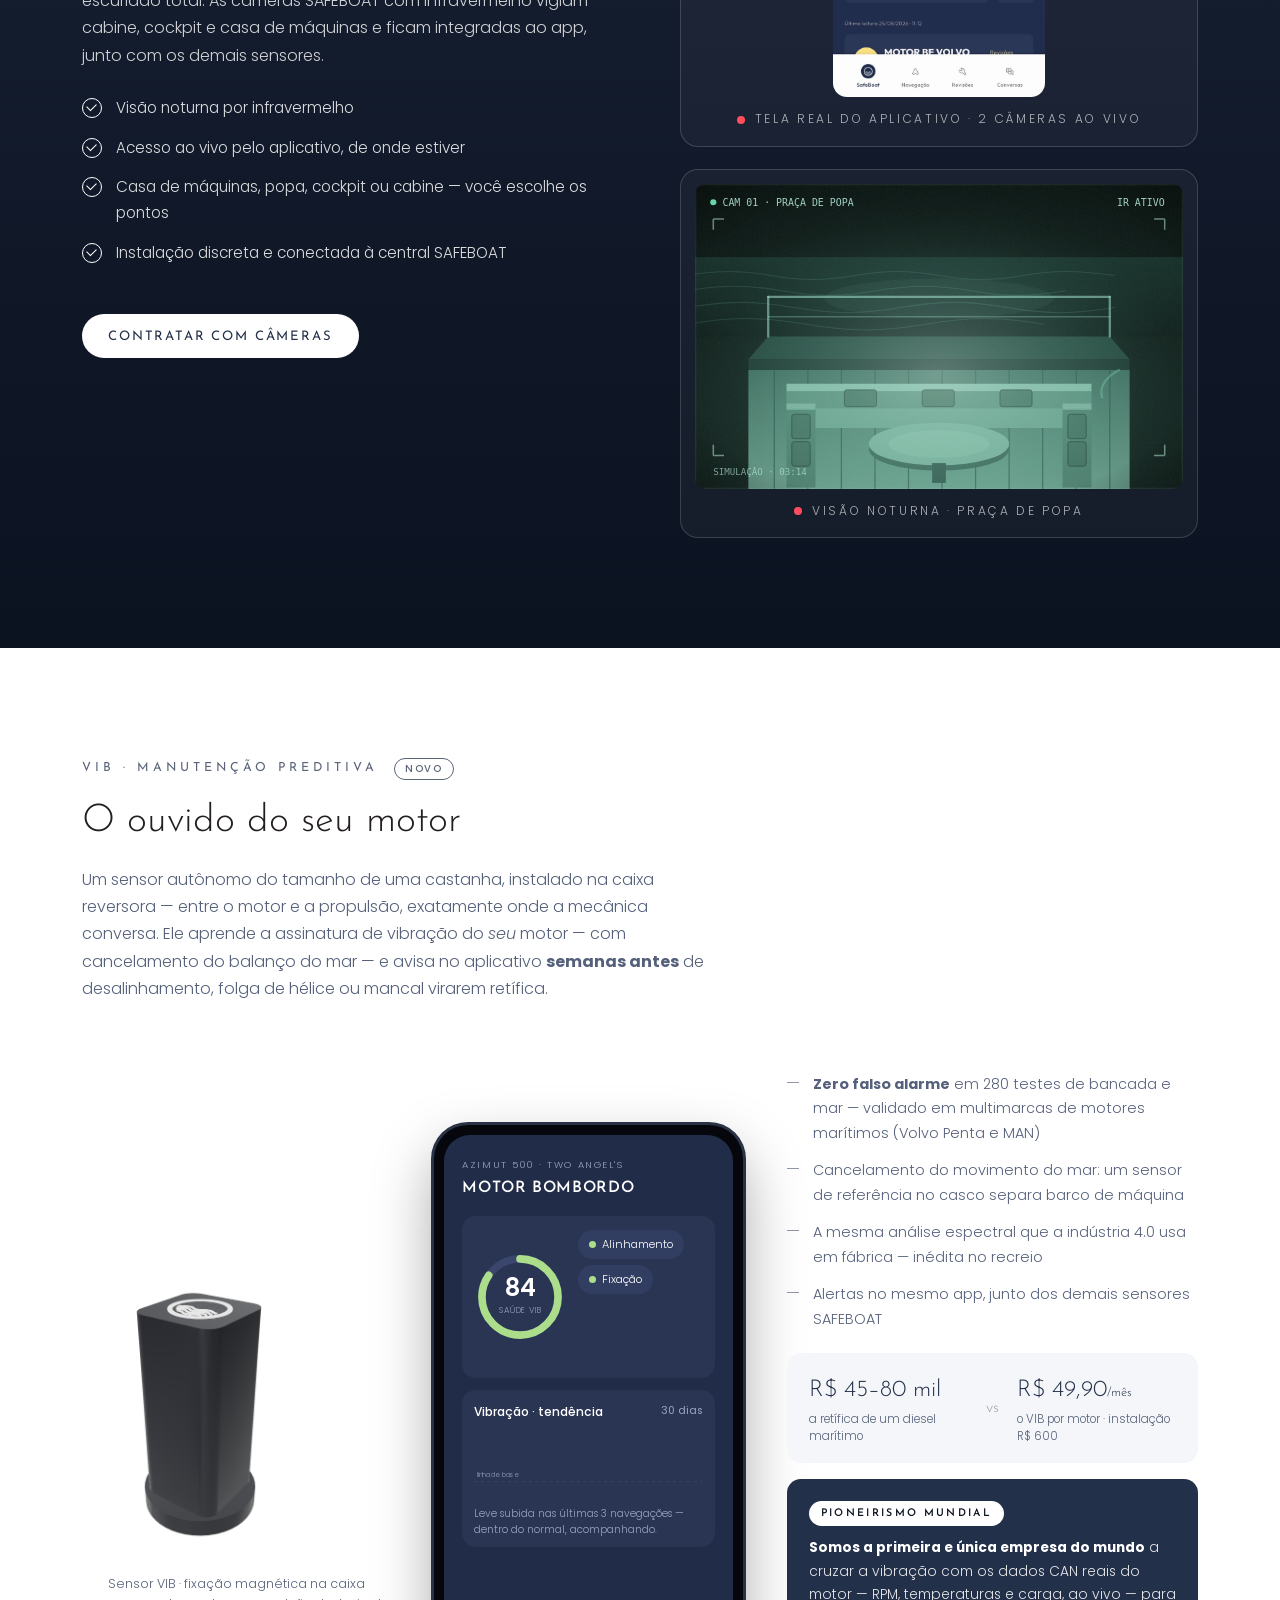
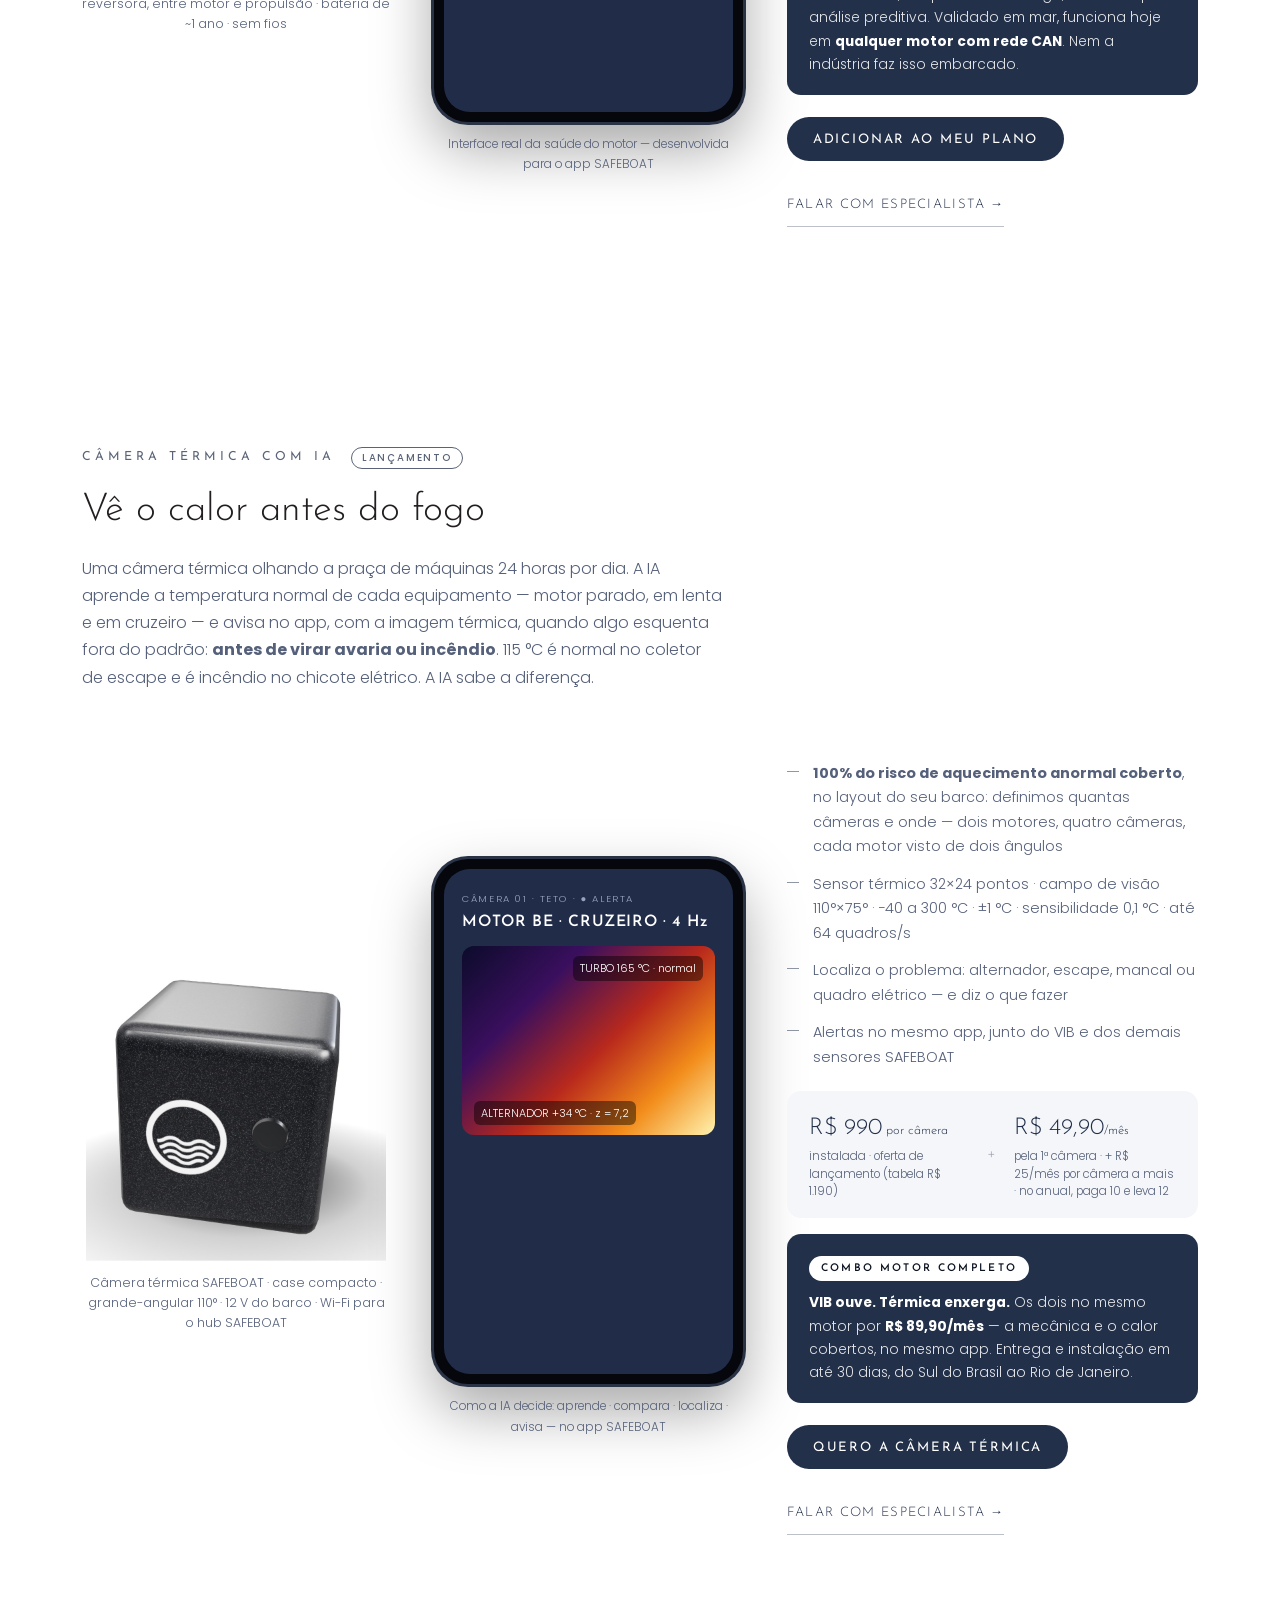
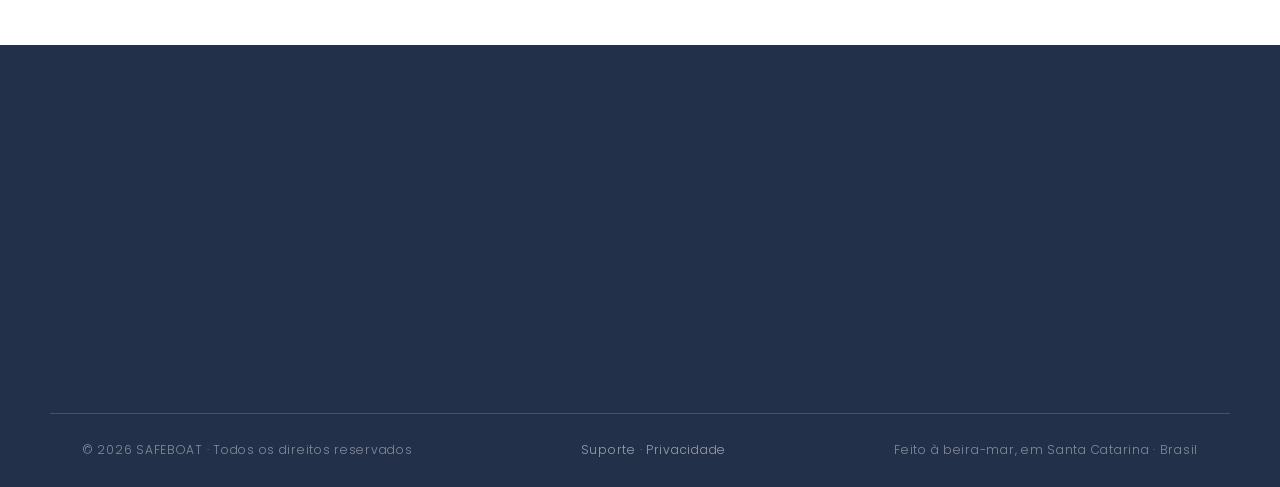
==== commit 827a45ac: "Câmera térmica com IA e Combo Motor Completo na proposta, nos contratos e no site; render comercial " ====
--- a/index.html
+++ b/index.html
@@ -45,7 +45,7 @@
       <a href="#seguradoras">Seguradoras</a>
       <a href="#cameras">Câmeras</a>
       <a href="#vib">VIB</a>
-      <a href="#inovacao">Inovação</a>
+      <a href="#termica">Térmica</a>
     </nav>
     <div class="barra-acoes">
       <a class="botao botao-contratar" href="contratar.html#montar"><span class="ct-longo">Contratar agora</span><span class="ct-curto">Contratar</span></a>
@@ -555,21 +555,68 @@
   </div>
 </section>
 
-<!-- ══════════ INOVAÇÃO ══════════ -->
-<section class="secao" id="inovacao">
-  <div class="contentor">
-    <div class="cabeca revela">
-      <p class="olho">Em desenvolvimento</p>
-      <h2>O que vem por aí</h2>
-      <p class="sub">Nosso laboratório continua levando a manutenção preditiva para dentro do casco. O próximo lançamento SAFEBOAT:</p>
-    </div>
-    <div class="grade-breve grade-breve-uma">
-      <article class="breve revela">
-        <div class="breve-render"><img src="img/render-termica.png" alt="Câmera térmica SAFEBOAT em suporte articulado, com janela de germânio" loading="lazy"></div>
-        <span class="etiqueta etiqueta-breve">em breve</span>
-        <h3>Câmera térmica com IA</h3>
-        <p>Visão térmica contínua da casa de máquinas com análise por inteligência artificial: pontos quentes e superaquecimentos detectados antes de virarem incêndio.</p>
-      </article>
+<!-- ══════════ TÉRMICA ══════════ -->
+<section class="secao" id="termica">
+  <div class="contentor">
+    <div class="cabeca revela">
+      <p class="olho">Câmera térmica com IA <span class="etiqueta">lançamento</span></p>
+      <h2>Vê o calor antes do fogo</h2>
+      <p class="sub">Uma câmera térmica olhando a praça de máquinas 24 horas por dia. A IA aprende a temperatura normal de cada equipamento — motor parado, em lenta e em cruzeiro — e avisa no app, com a imagem térmica, quando algo esquenta fora do padrão: <strong>antes de virar avaria ou incêndio</strong>. 115 °C é normal no coletor de escape e é incêndio no chicote elétrico. A IA sabe a diferença.</p>
+    </div>
+
+    <div class="vib-grade">
+      <figure class="vib-render revela">
+        <img src="img/render-termica.jpg" alt="Câmera térmica SAFEBOAT — case compacto com a marca e a lente térmica" loading="lazy">
+        <figcaption>Câmera térmica SAFEBOAT · case compacto · grande-angular 110° · 12 V do barco · Wi-Fi para o hub SAFEBOAT</figcaption>
+      </figure>
+
+      <div class="vib-demo revela">
+        <div class="vib-fone">
+          <div class="vib-fone-tela">
+            <div class="vib-app-cab">
+              <span>CÂMERA 01 · TETO · ● ALERTA</span>
+              <b>MOTOR BE · CRUZEIRO · 4 Hz</b>
+            </div>
+            <div style="margin:10px 0;border-radius:12px;overflow:hidden;aspect-ratio:4/3;background:linear-gradient(135deg,#0b0b2a 0%,#3a0f5e 28%,#b8291c 55%,#f28c1a 78%,#fff3b0 100%);position:relative">
+              <span style="position:absolute;left:12px;bottom:10px;font-size:11px;color:#fff;background:rgba(0,0,0,.45);padding:3px 7px;border-radius:6px">ALTERNADOR +34 °C · z = 7,2</span>
+              <span style="position:absolute;right:12px;top:10px;font-size:11px;color:#fff;background:rgba(0,0,0,.45);padding:3px 7px;border-radius:6px">TURBO 165 °C · normal</span>
+            </div>
+            <div class="vib-chips">
+              <span class="vib-chip"><i class="fg-obs"></i>Alternador</span>
+              <span class="vib-chip"><i class="fg-ok"></i>Escape</span>
+              <span class="vib-chip"><i class="fg-ok"></i>Mancal</span>
+              <span class="vib-chip"><i class="fg-ok"></i>Quadro elétrico</span>
+            </div>
+            <div class="vib-msg">
+              <div class="vib-msg-who">Assistente térmico · agora</div>
+              O alternador do motor de boreste está <b>34 °C acima</b> do normal para este regime. Escape e turbo normais. Sugestão: verificar tensão da correia e rolamento na próxima parada.
+            </div>
+          </div>
+        </div>
+        <p class="vib-demo-leg">Como a IA decide: aprende · compara · localiza · avisa — no app SAFEBOAT</p>
+      </div>
+
+      <div class="vib-texto revela">
+        <ul class="lista-marca">
+          <li><strong>100% do risco de aquecimento anormal coberto</strong>, no layout do seu barco: definimos quantas câmeras e onde — dois motores, quatro câmeras, cada motor visto de dois ângulos</li>
+          <li>Sensor térmico 32×24 pontos · campo de visão 110°×75° · −40 a 300 °C · ±1 °C · sensibilidade 0,1 °C · até 64 quadros/s</li>
+          <li>Localiza o problema: alternador, escape, mancal ou quadro elétrico — e diz o que fazer</li>
+          <li>Alertas no mesmo app, junto do VIB e dos demais sensores SAFEBOAT</li>
+        </ul>
+        <div class="vib-conta">
+          <div><strong>R$ 990<small> por câmera</small></strong><span>instalada · oferta de lançamento (tabela R$ 1.190)</span></div>
+          <div class="vib-vs" aria-hidden="true">+</div>
+          <div><strong>R$ 49,90<small>/mês</small></strong><span>pela 1ª câmera · + R$ 25/mês por câmera a mais · no anual, paga 10 e leva 12</span></div>
+        </div>
+        <div class="vib-pioneiro">
+          <span class="vib-pioneiro-selo">Combo Motor Completo</span>
+          <p><strong>VIB ouve. Térmica enxerga.</strong> Os dois no mesmo motor por <strong>R$ 89,90/mês</strong> — a mecânica e o calor cobertos, no mesmo app. Entrega e instalação em até 30 dias, do Sul do Brasil ao Rio de Janeiro.</p>
+        </div>
+        <div class="vib-cta">
+          <a class="botao botao-navy" href="https://wa.me/5548991400063?text=Ol%C3%A1!%20Quero%20saber%20mais%20sobre%20a%20c%C3%A2mera%20t%C3%A9rmica%20com%20IA%20e%20o%20Combo%20Motor%20Completo." target="_blank" rel="noopener">Quero a câmera térmica</a>
+          <a class="hero-frotas vib-espec" href="https://wa.me/5548991400063?text=Ol%C3%A1!%20Quero%20saber%20mais%20sobre%20a%20c%C3%A2mera%20t%C3%A9rmica%20com%20IA%20e%20o%20Combo%20Motor%20Completo." target="_blank" rel="noopener">Falar com especialista <span aria-hidden="true">→</span></a>
+        </div>
+      </div>
     </div>
   </div>
 </section>
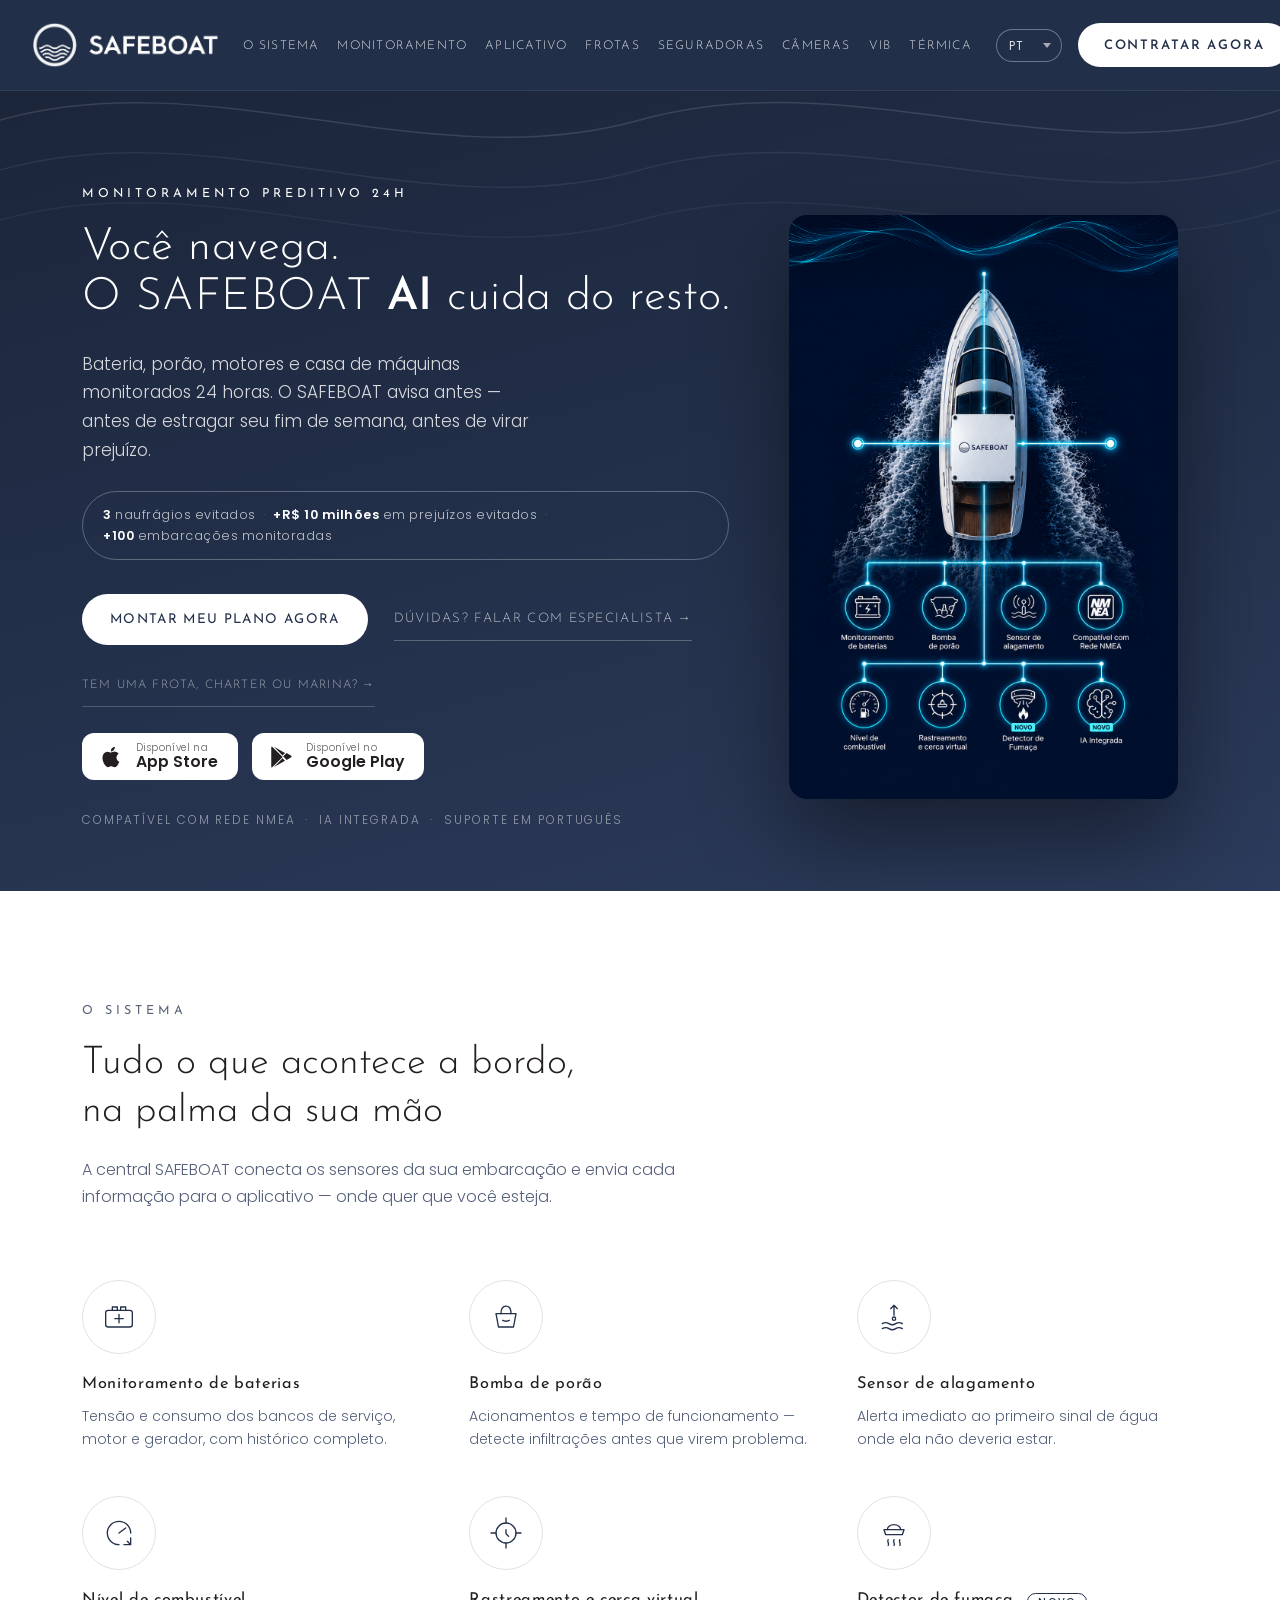
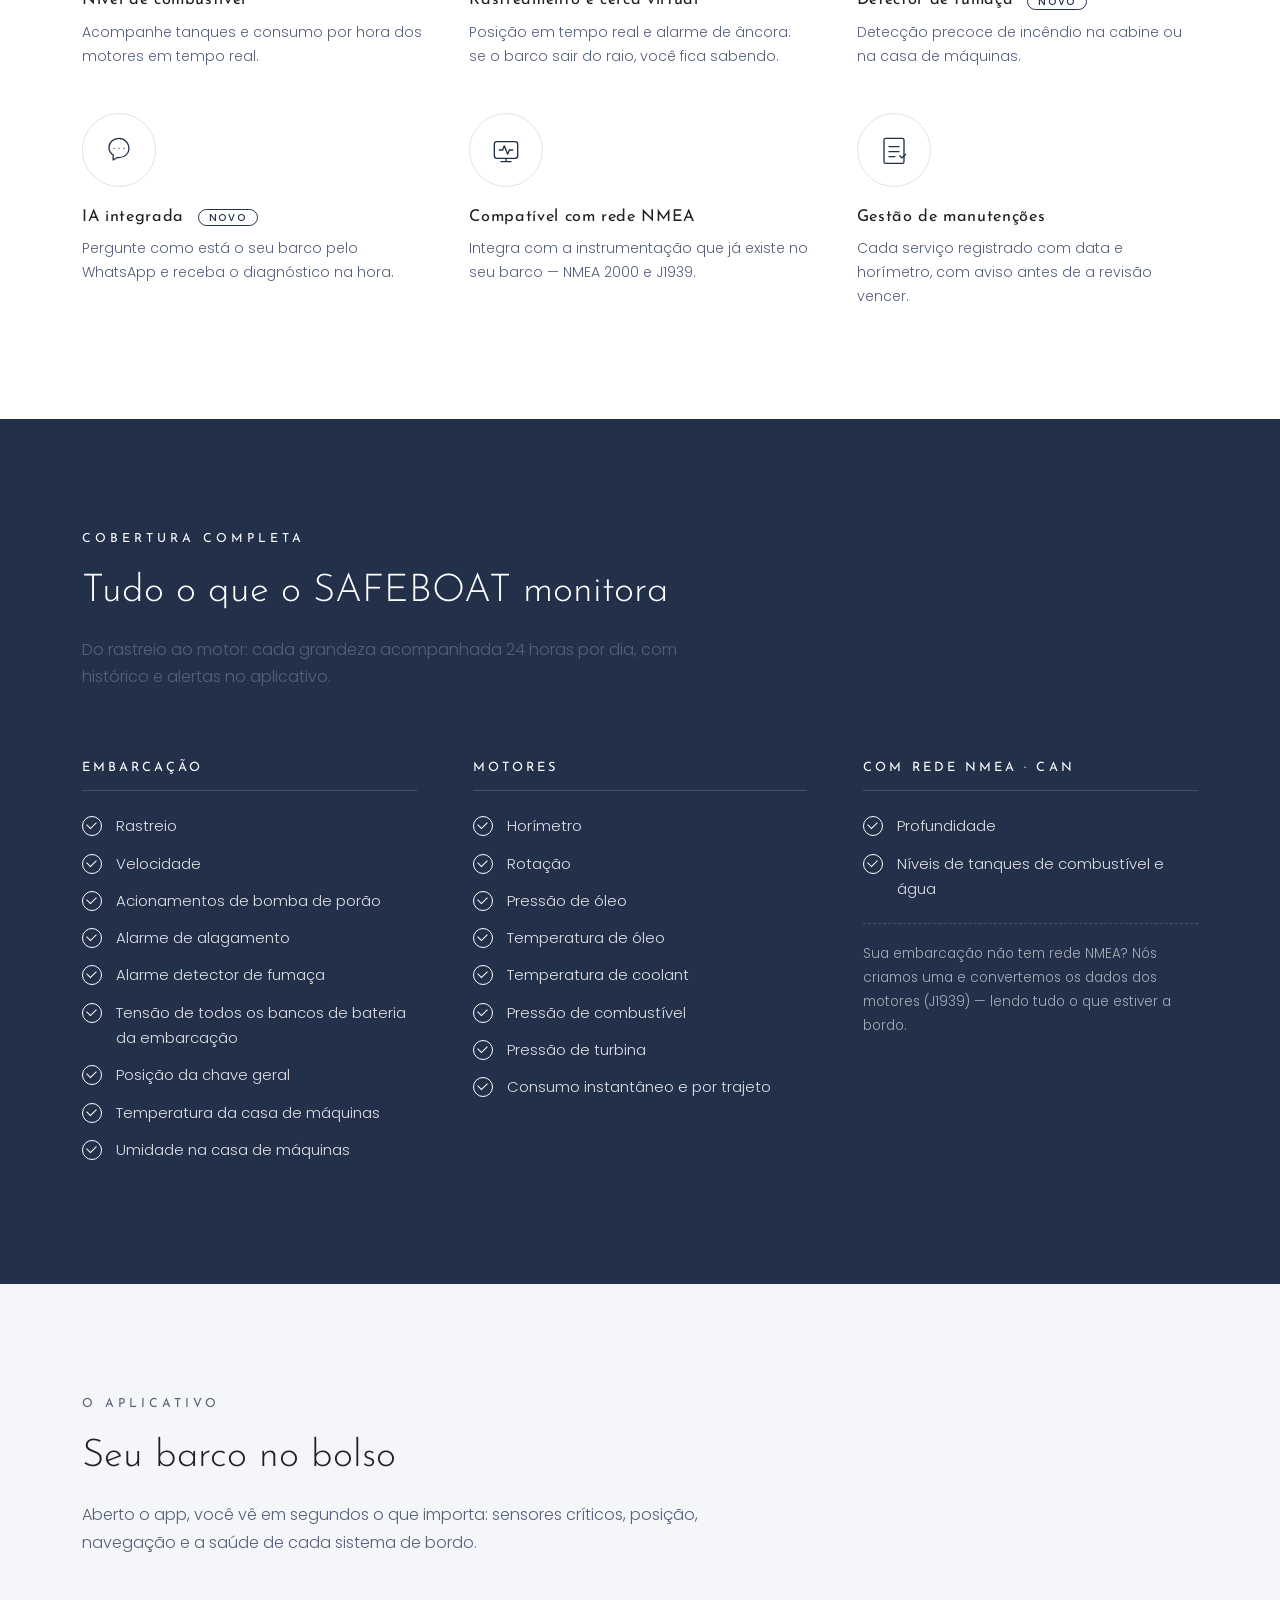
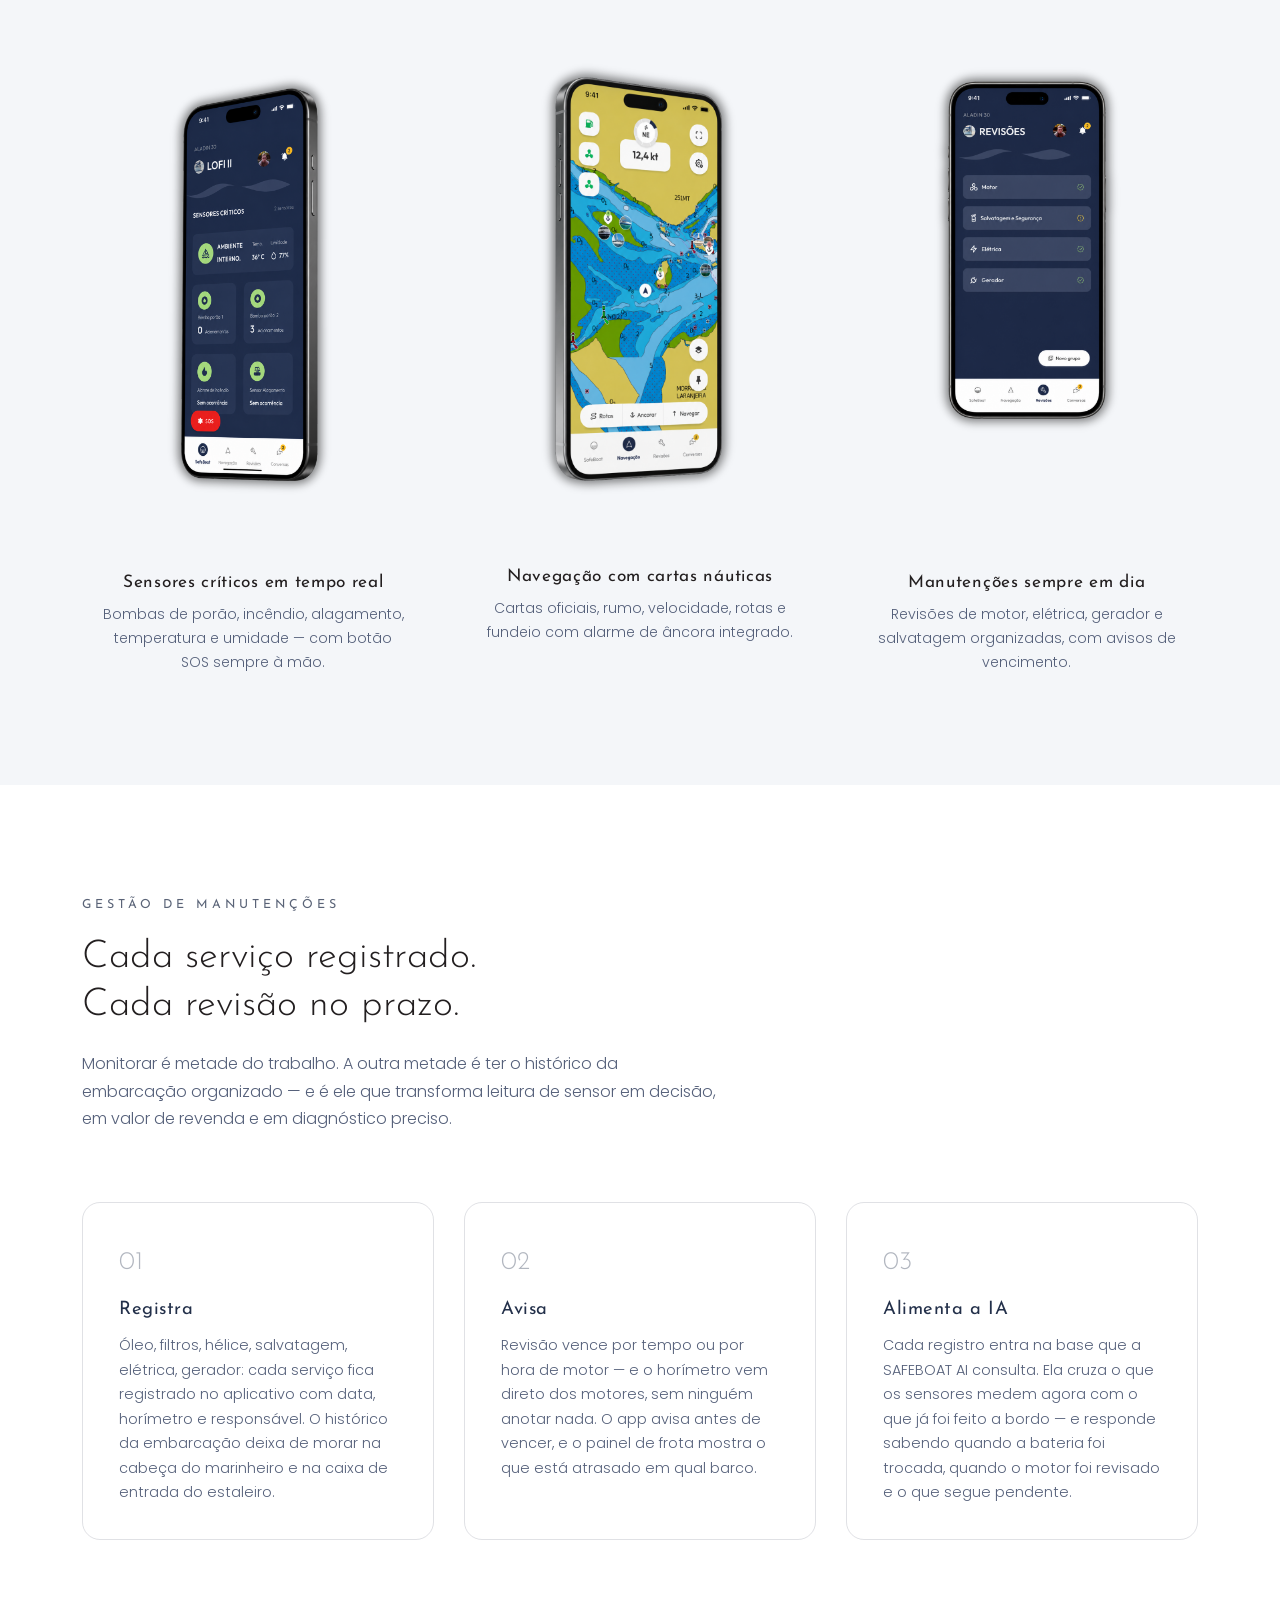
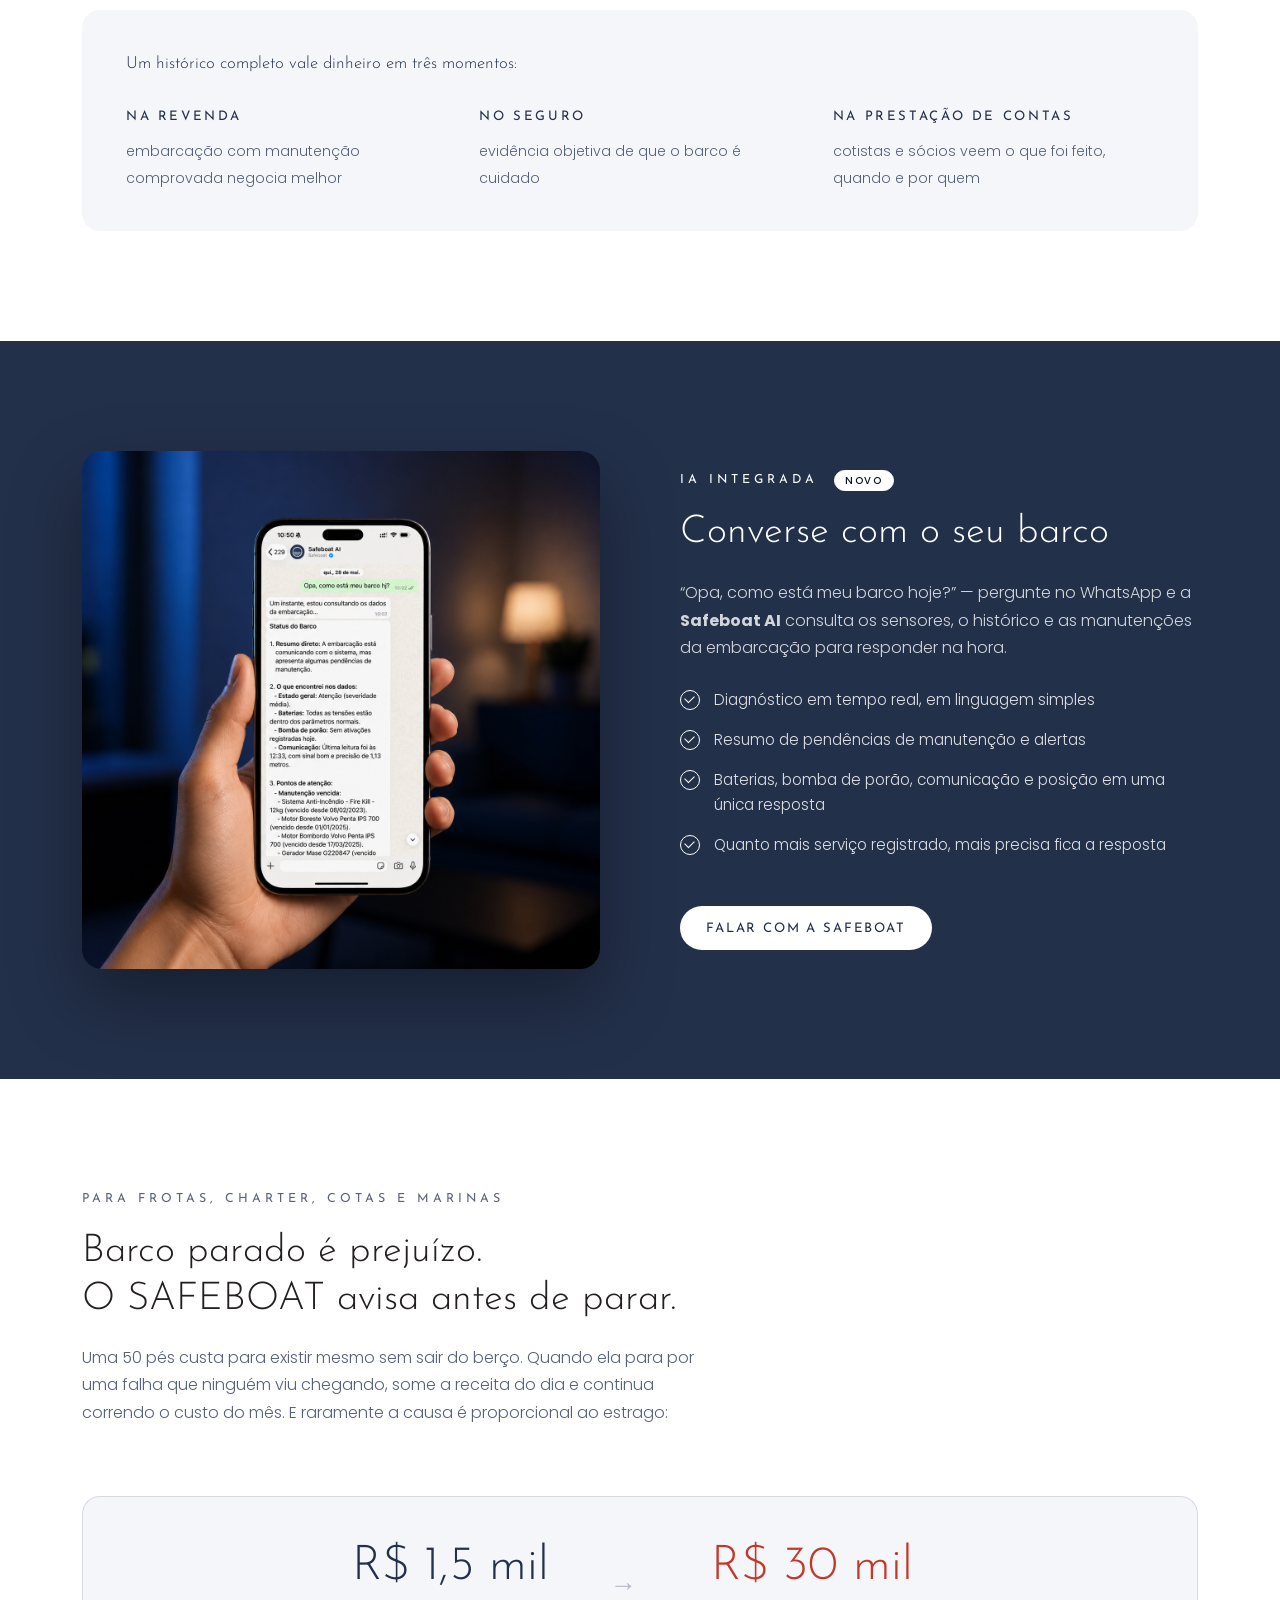
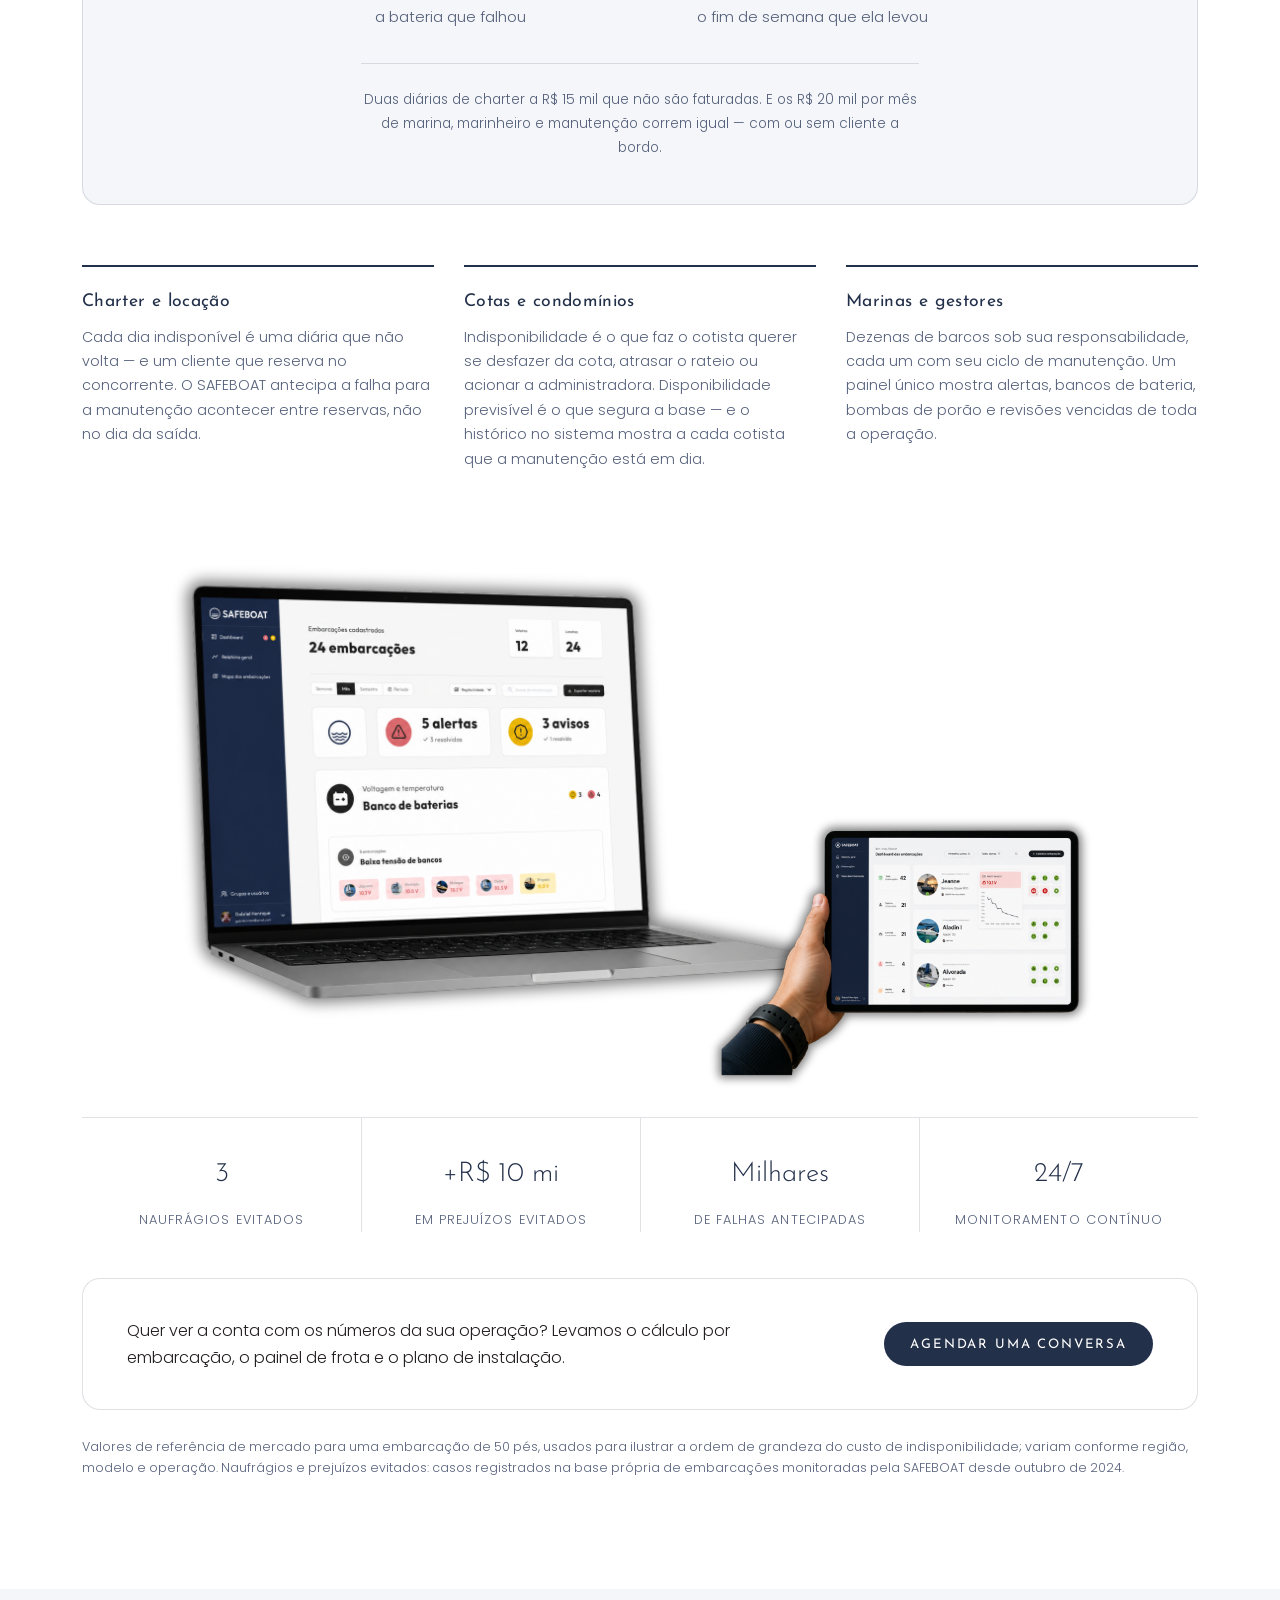
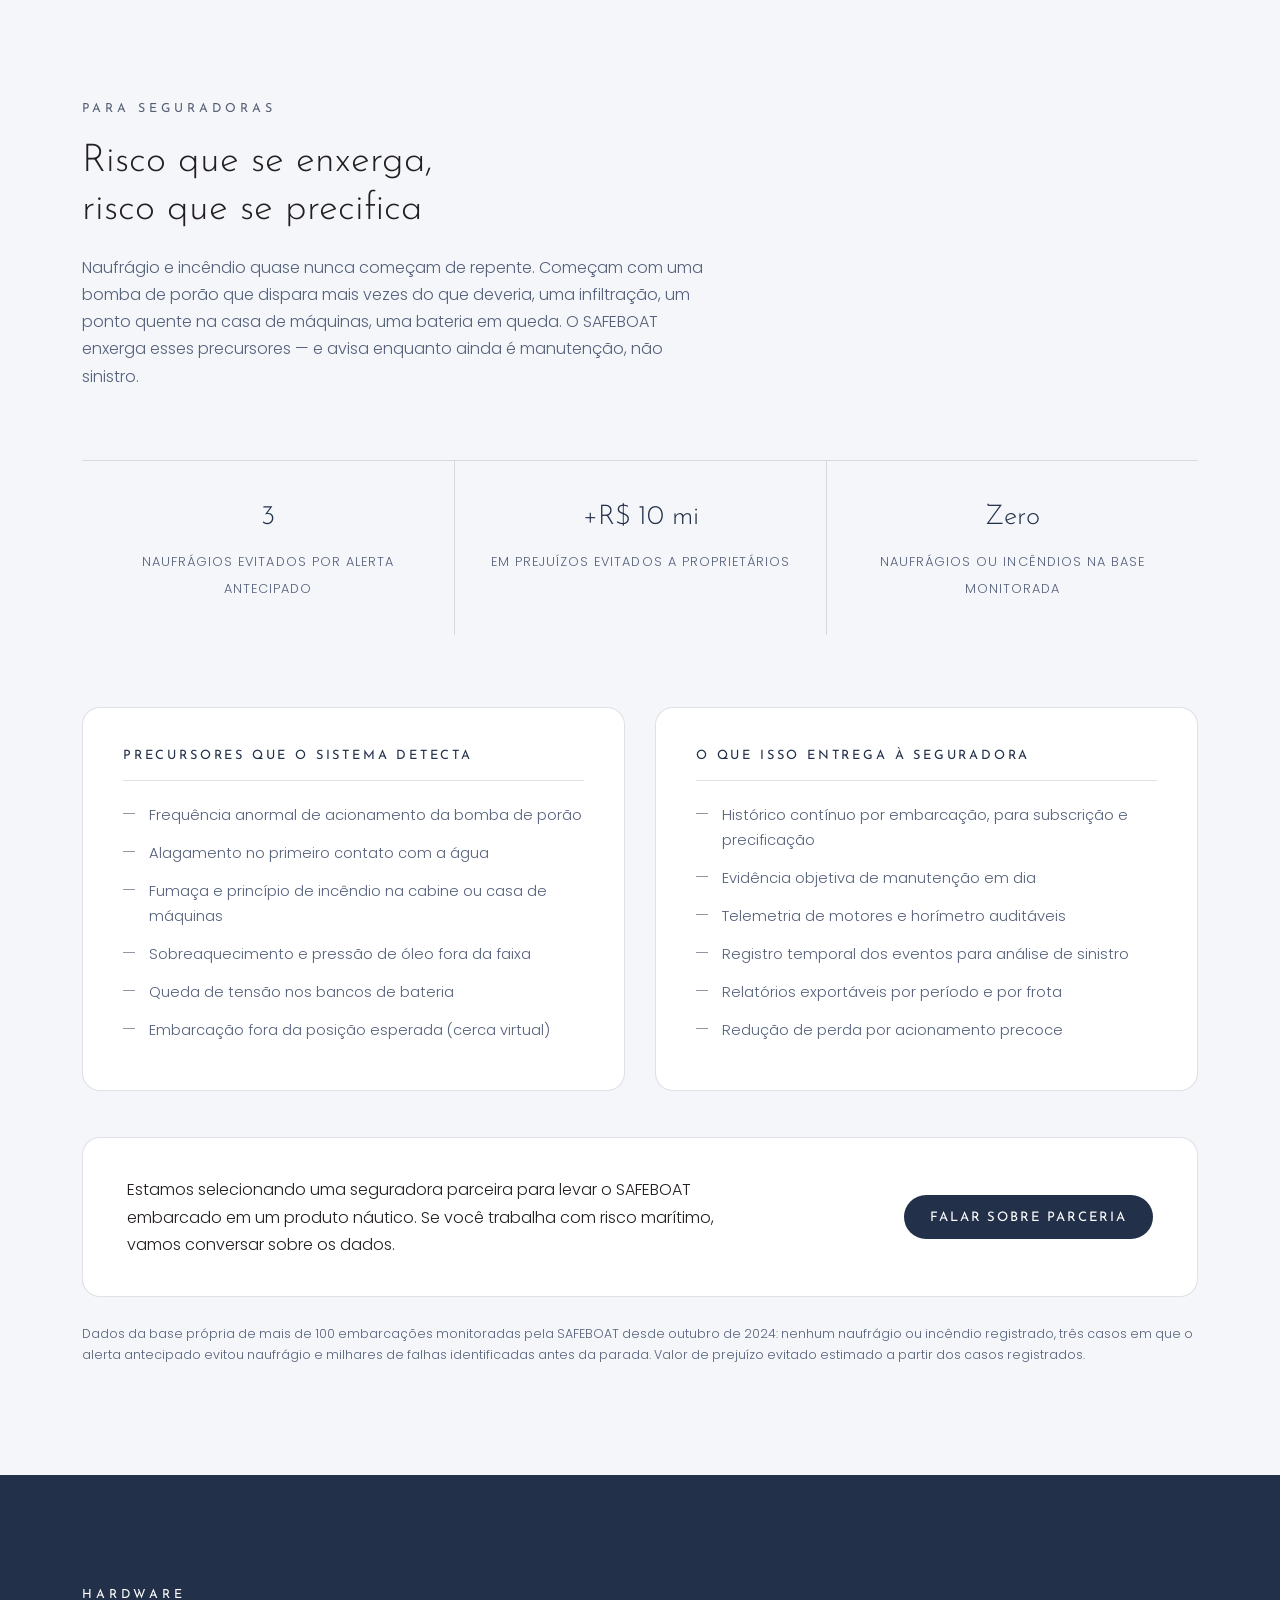
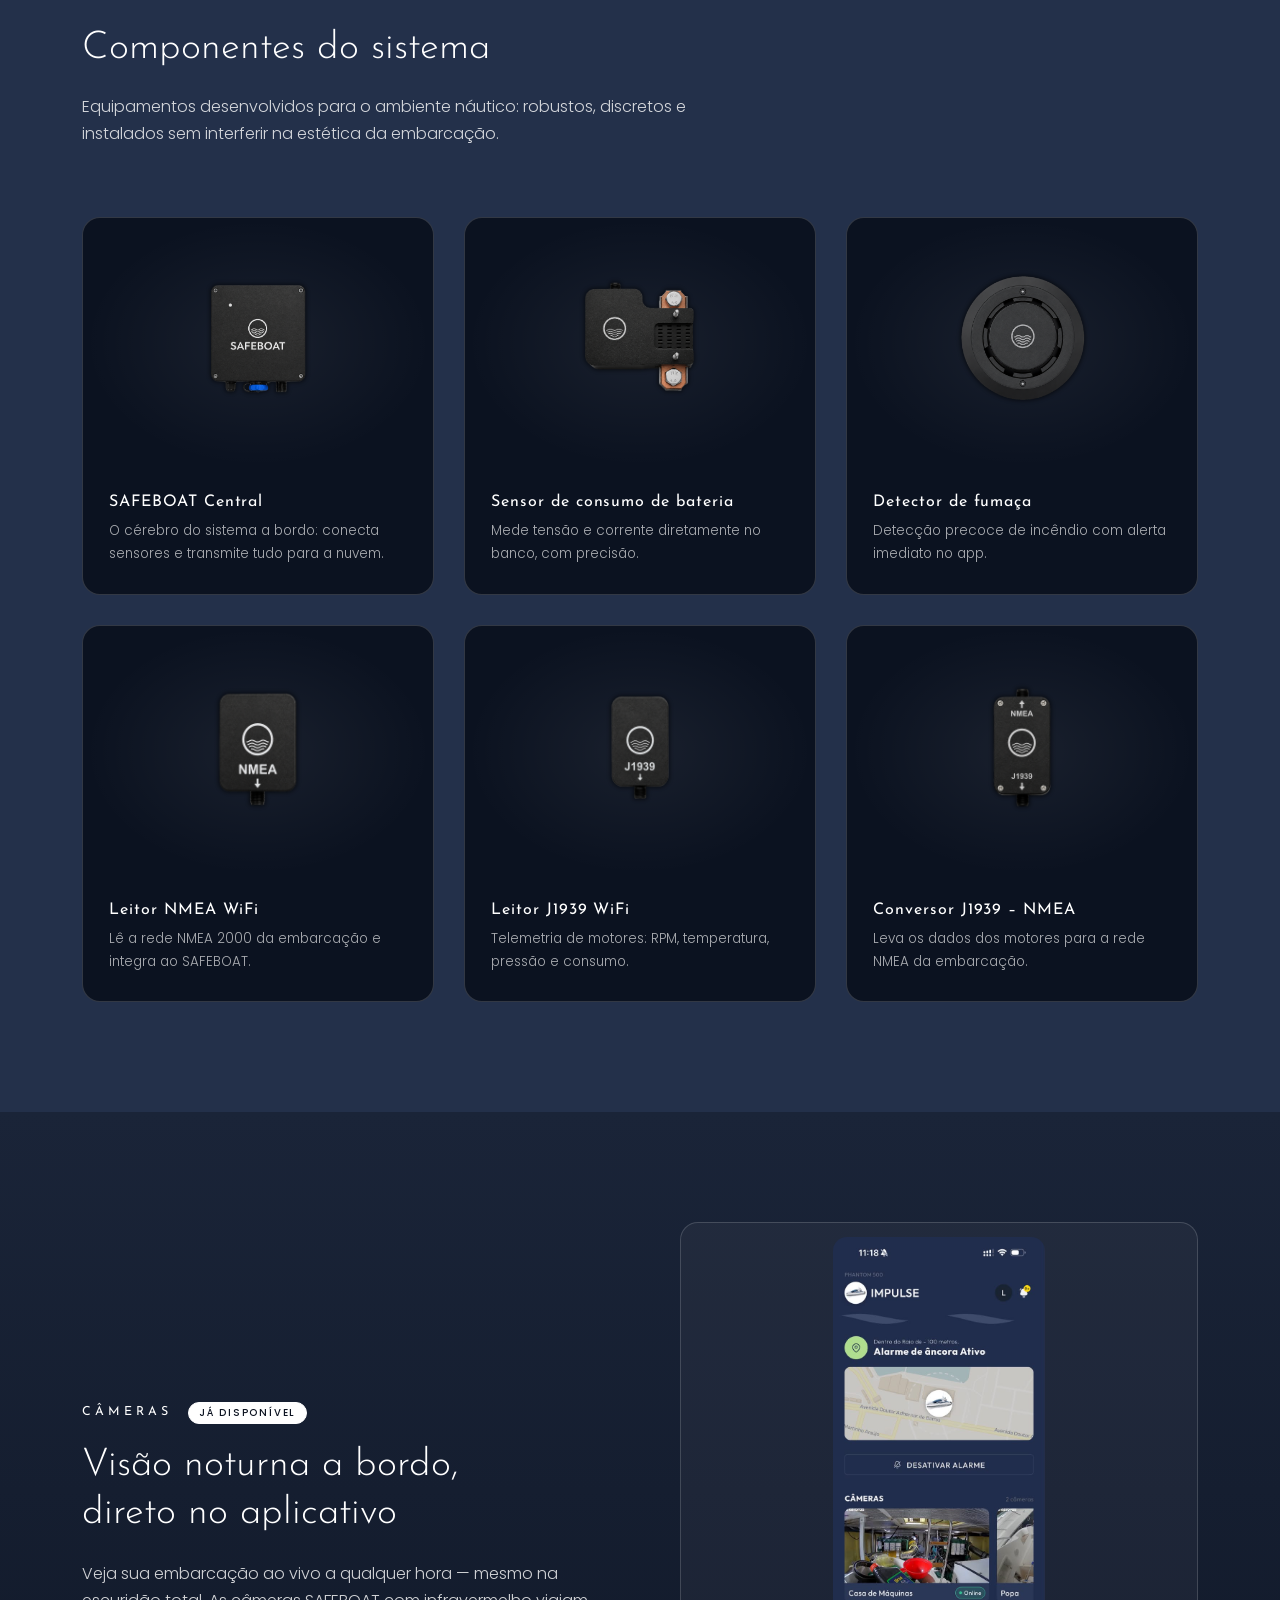
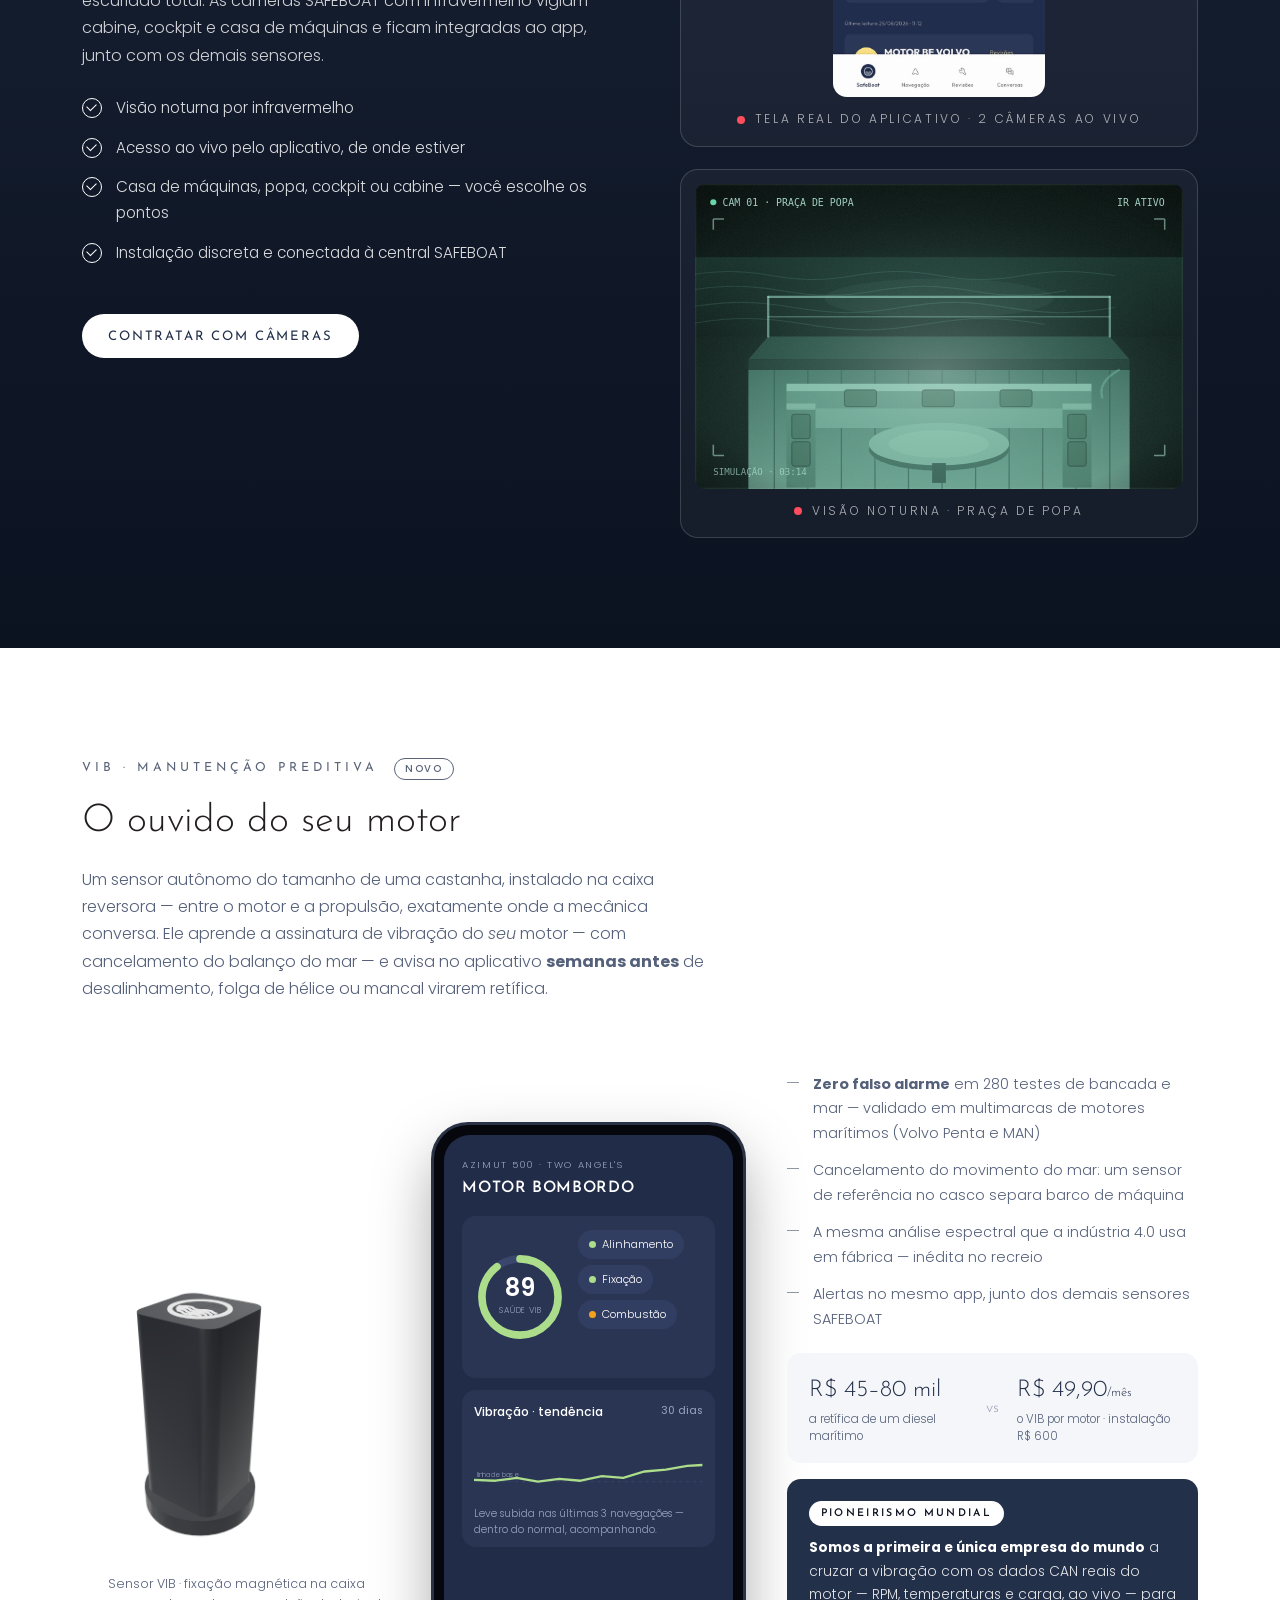
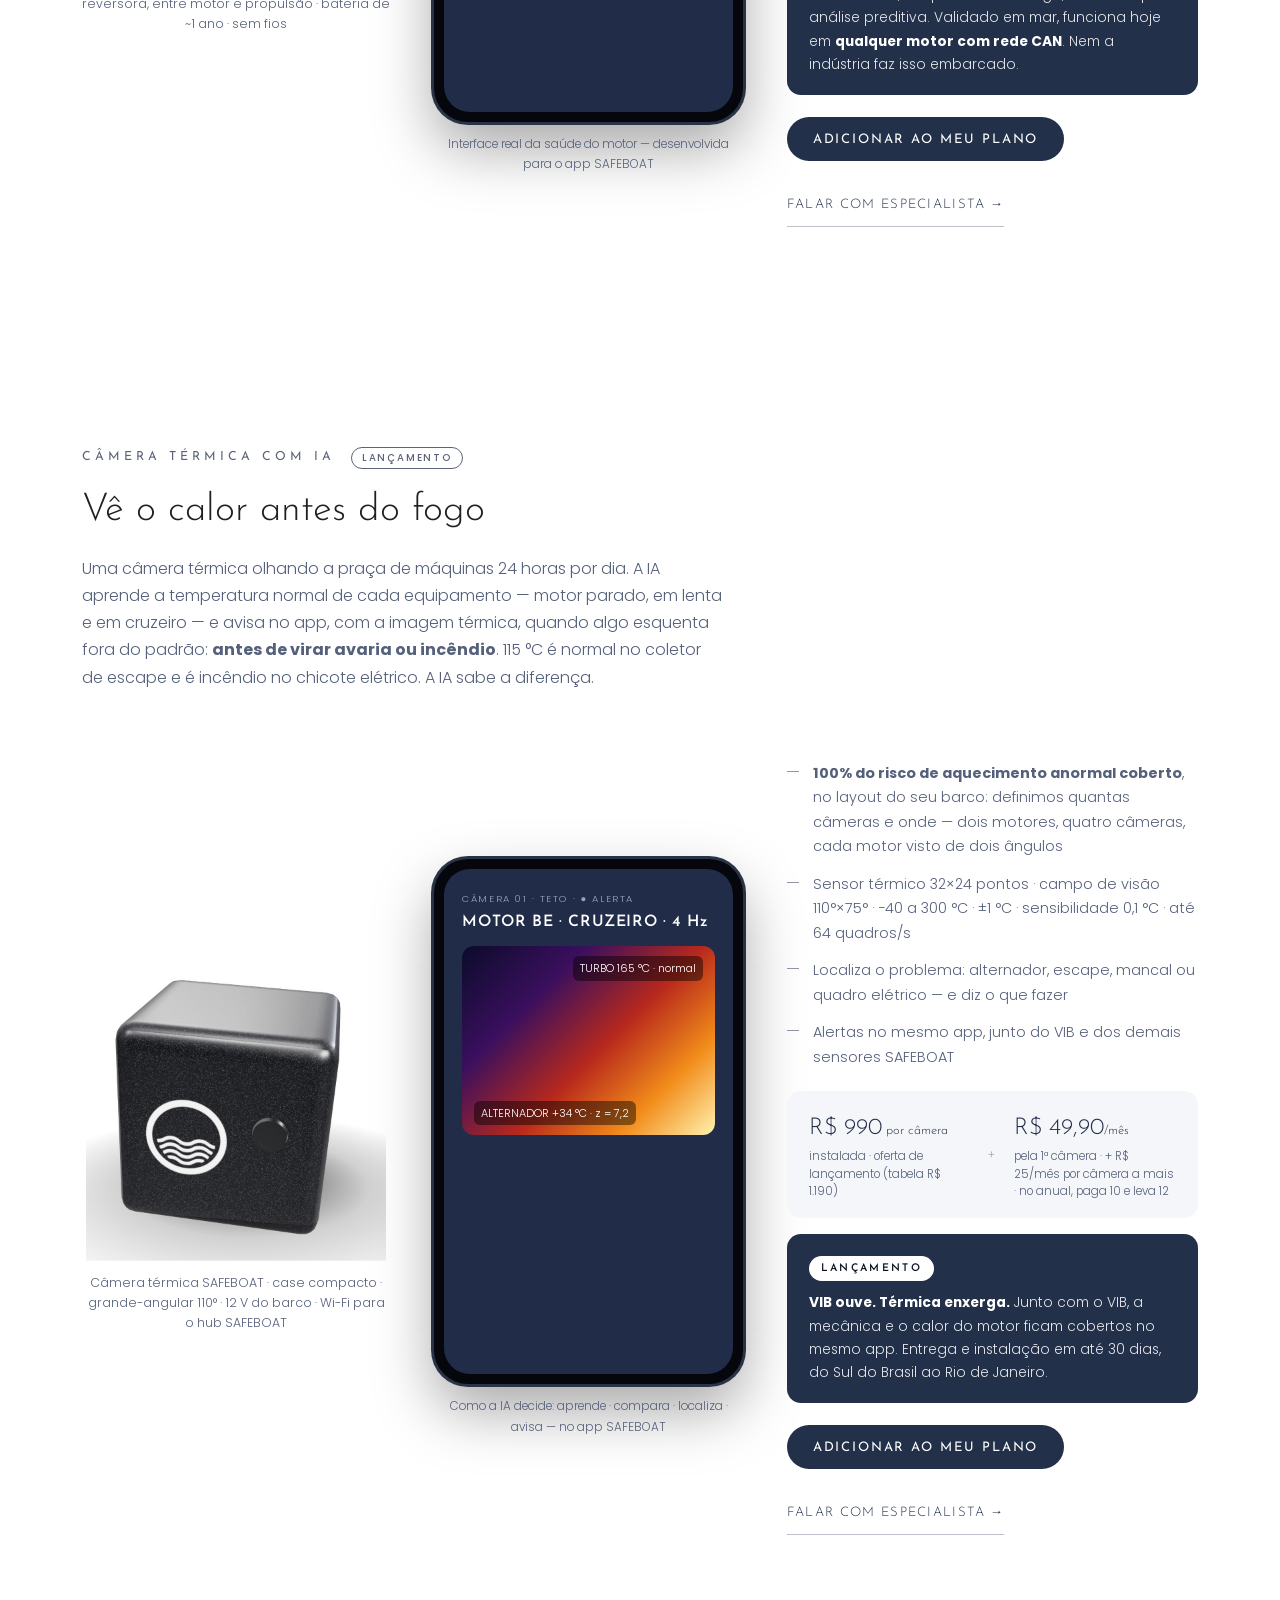
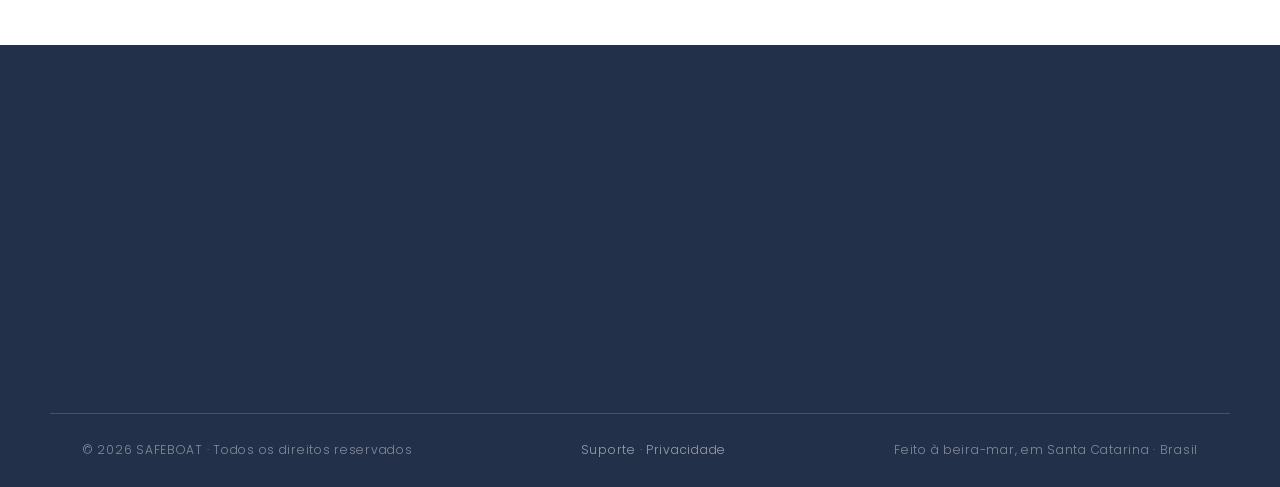
==== commit 489d68c9: "Site: câmera térmica no montador de proposta (#TERM); valor da proposta sem opcionais dobrados; seçã" ====
--- a/index.html
+++ b/index.html
@@ -609,12 +609,12 @@
           <div><strong>R$ 49,90<small>/mês</small></strong><span>pela 1ª câmera · + R$ 25/mês por câmera a mais · no anual, paga 10 e leva 12</span></div>
         </div>
         <div class="vib-pioneiro">
-          <span class="vib-pioneiro-selo">Combo Motor Completo</span>
-          <p><strong>VIB ouve. Térmica enxerga.</strong> Os dois no mesmo motor por <strong>R$ 89,90/mês</strong> — a mecânica e o calor cobertos, no mesmo app. Entrega e instalação em até 30 dias, do Sul do Brasil ao Rio de Janeiro.</p>
+          <span class="vib-pioneiro-selo">Lançamento</span>
+          <p><strong>VIB ouve. Térmica enxerga.</strong> Junto com o VIB, a mecânica e o calor do motor ficam cobertos no mesmo app. Entrega e instalação em até 30 dias, do Sul do Brasil ao Rio de Janeiro.</p>
         </div>
         <div class="vib-cta">
-          <a class="botao botao-navy" href="https://wa.me/5548991400063?text=Ol%C3%A1!%20Quero%20saber%20mais%20sobre%20a%20c%C3%A2mera%20t%C3%A9rmica%20com%20IA%20e%20o%20Combo%20Motor%20Completo." target="_blank" rel="noopener">Quero a câmera térmica</a>
-          <a class="hero-frotas vib-espec" href="https://wa.me/5548991400063?text=Ol%C3%A1!%20Quero%20saber%20mais%20sobre%20a%20c%C3%A2mera%20t%C3%A9rmica%20com%20IA%20e%20o%20Combo%20Motor%20Completo." target="_blank" rel="noopener">Falar com especialista <span aria-hidden="true">→</span></a>
+          <a class="botao botao-navy" href="contratar.html?termica=2#montar">Adicionar ao meu plano</a>
+          <a class="hero-frotas vib-espec" href="https://wa.me/5548991400063?text=Ol%C3%A1!%20Quero%20saber%20mais%20sobre%20a%20c%C3%A2mera%20t%C3%A9rmica%20com%20IA." target="_blank" rel="noopener">Falar com especialista <span aria-hidden="true">→</span></a>
         </div>
       </div>
     </div>
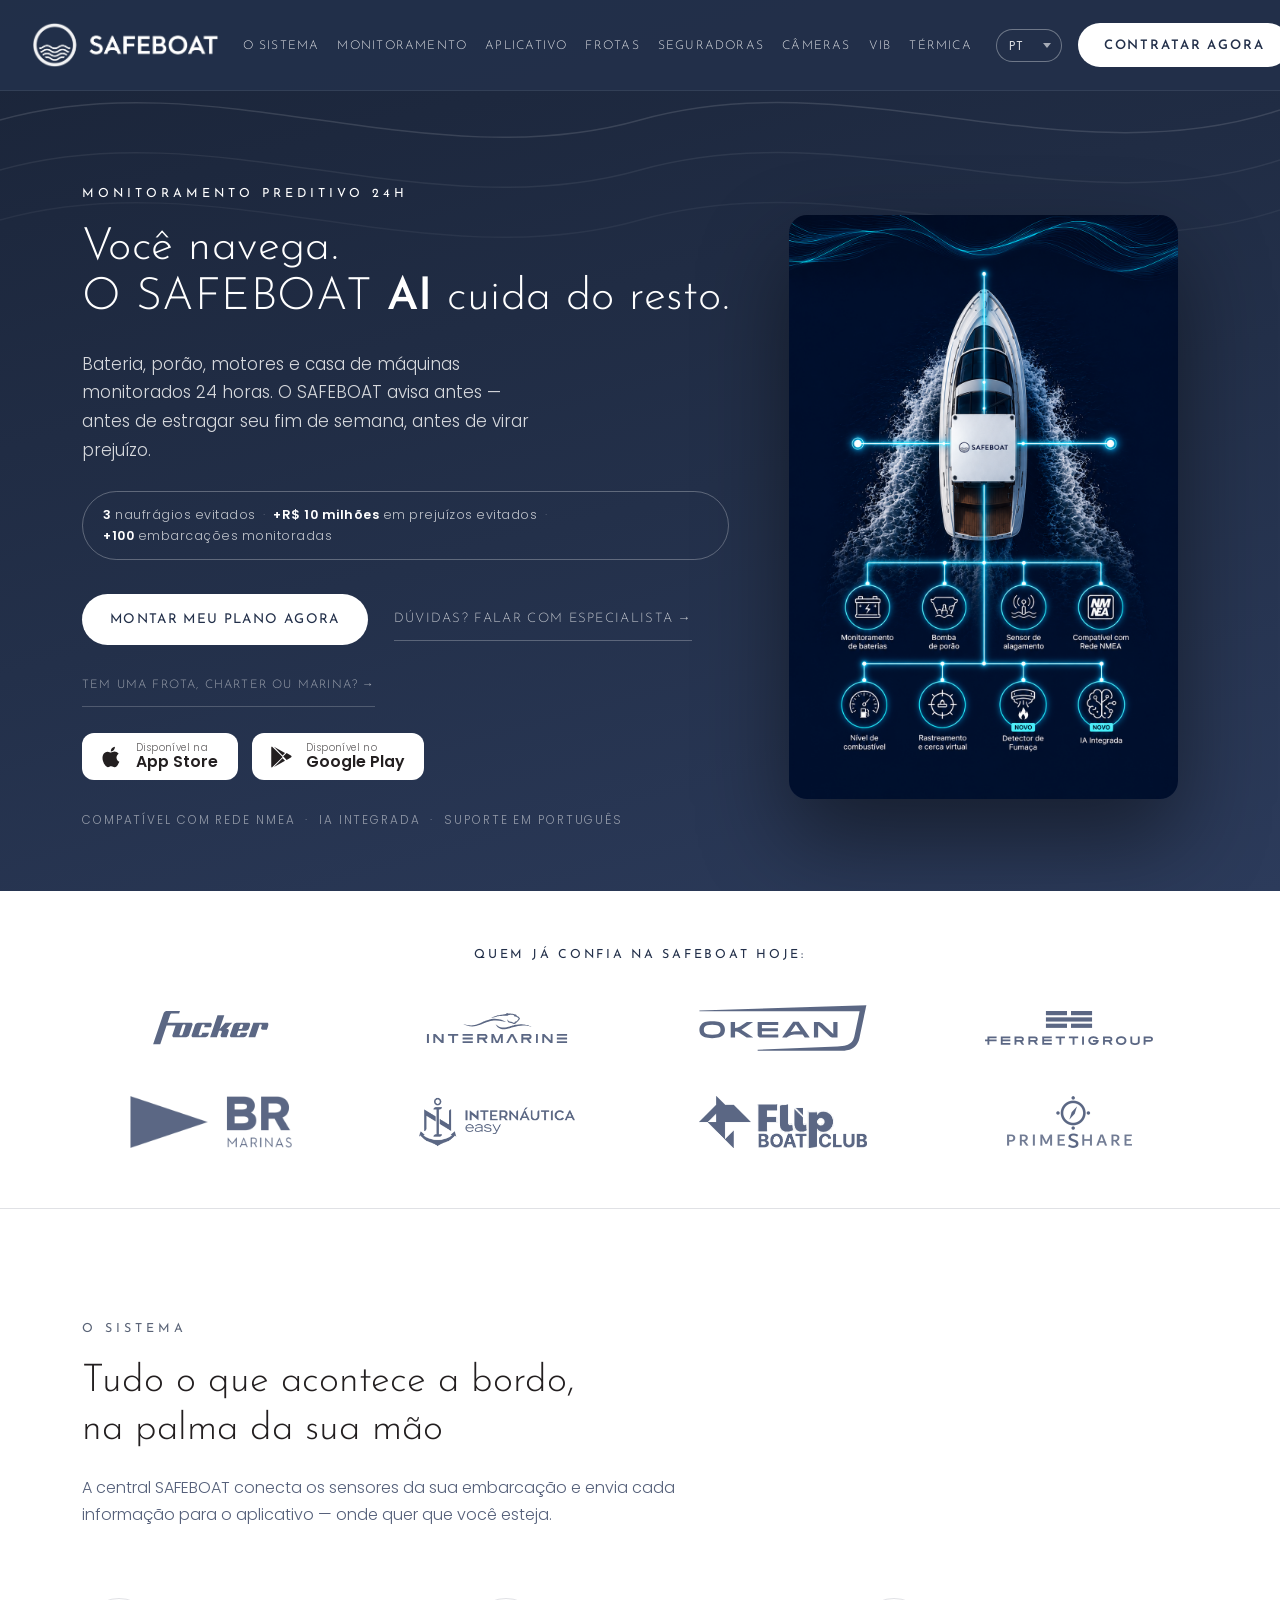
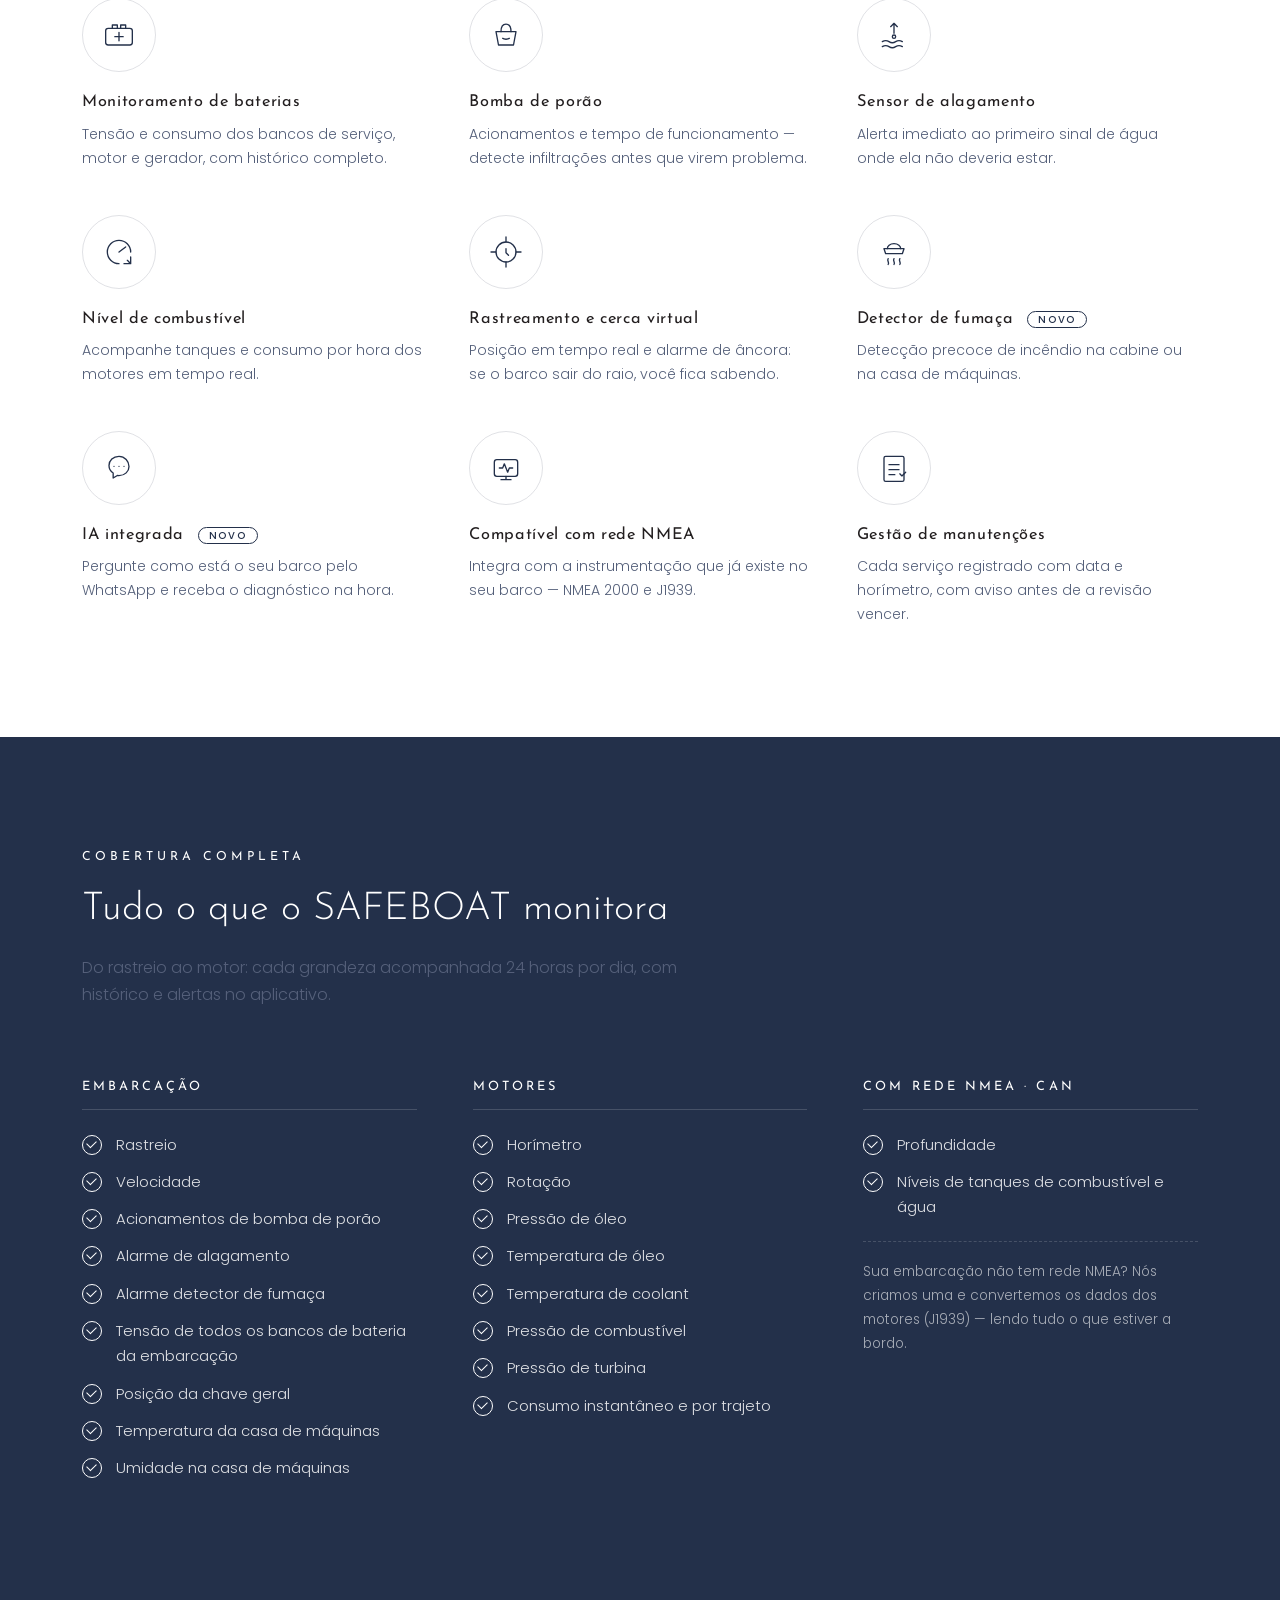
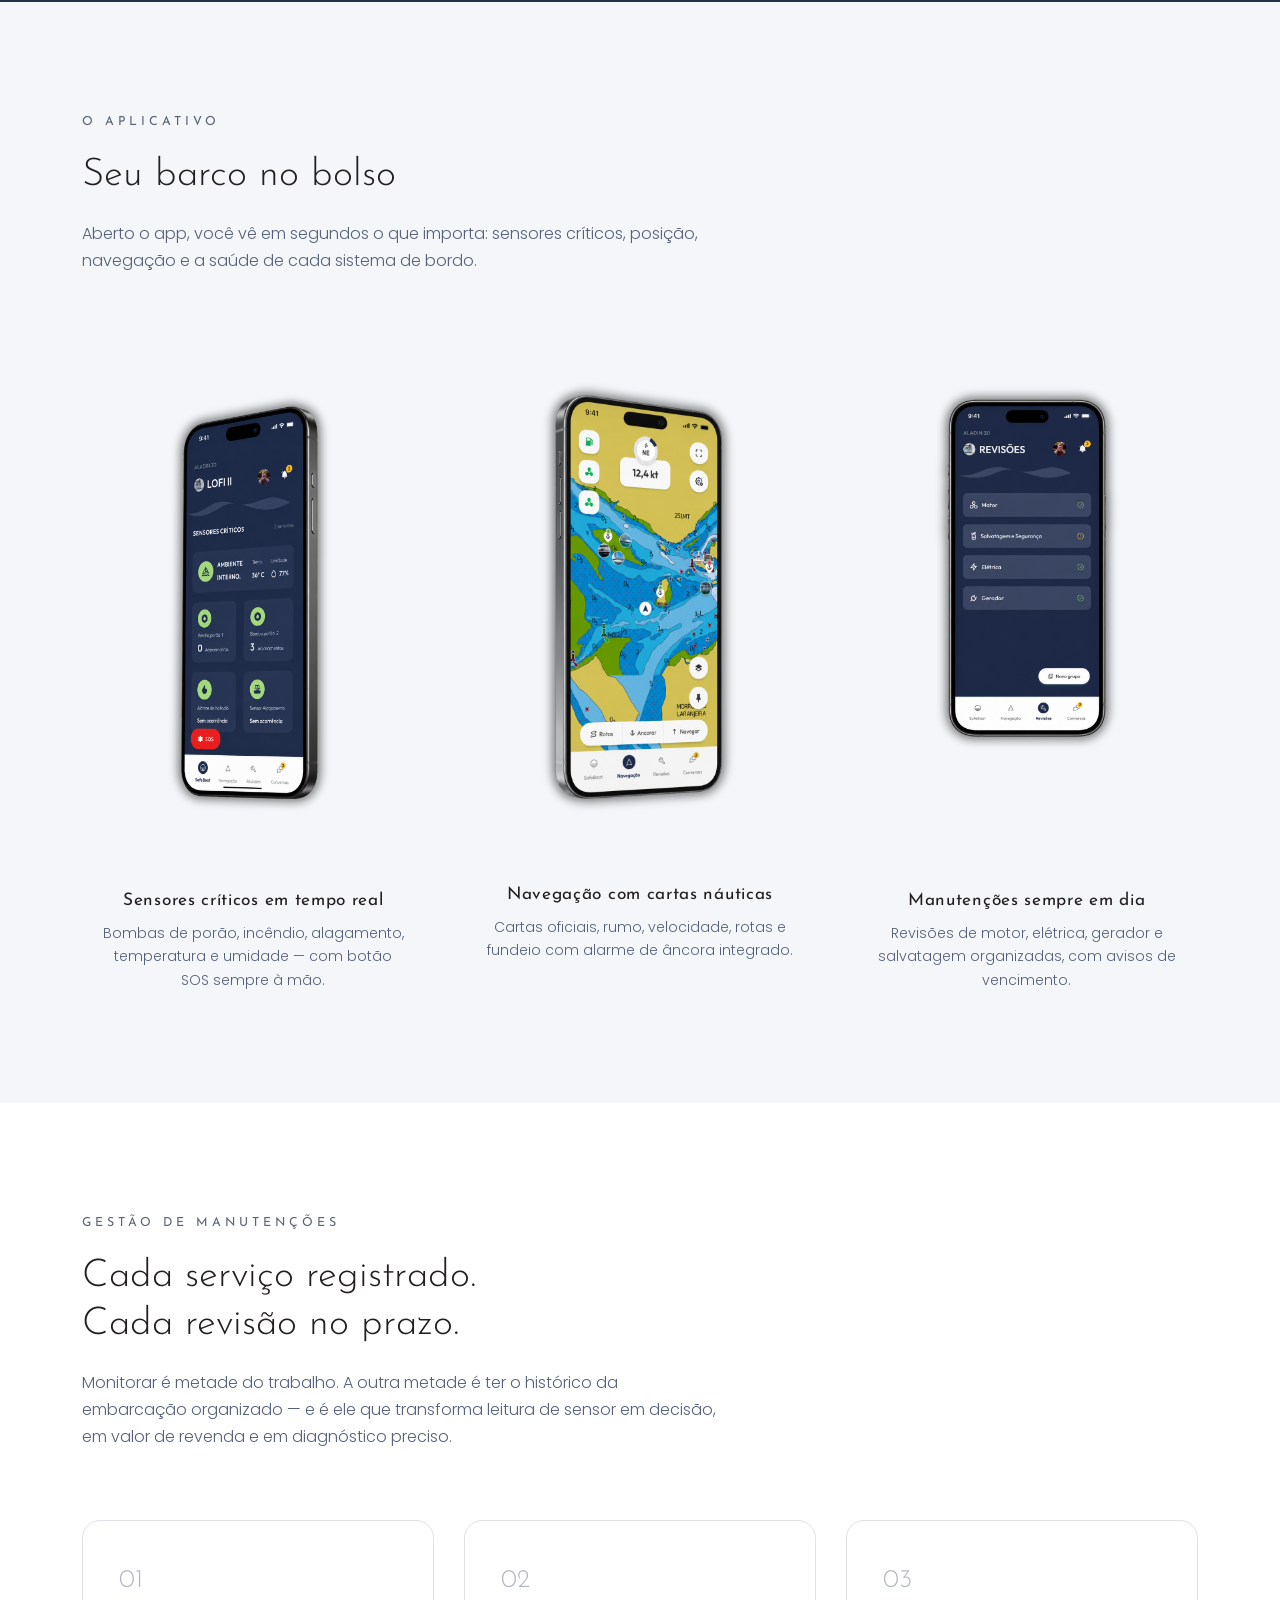
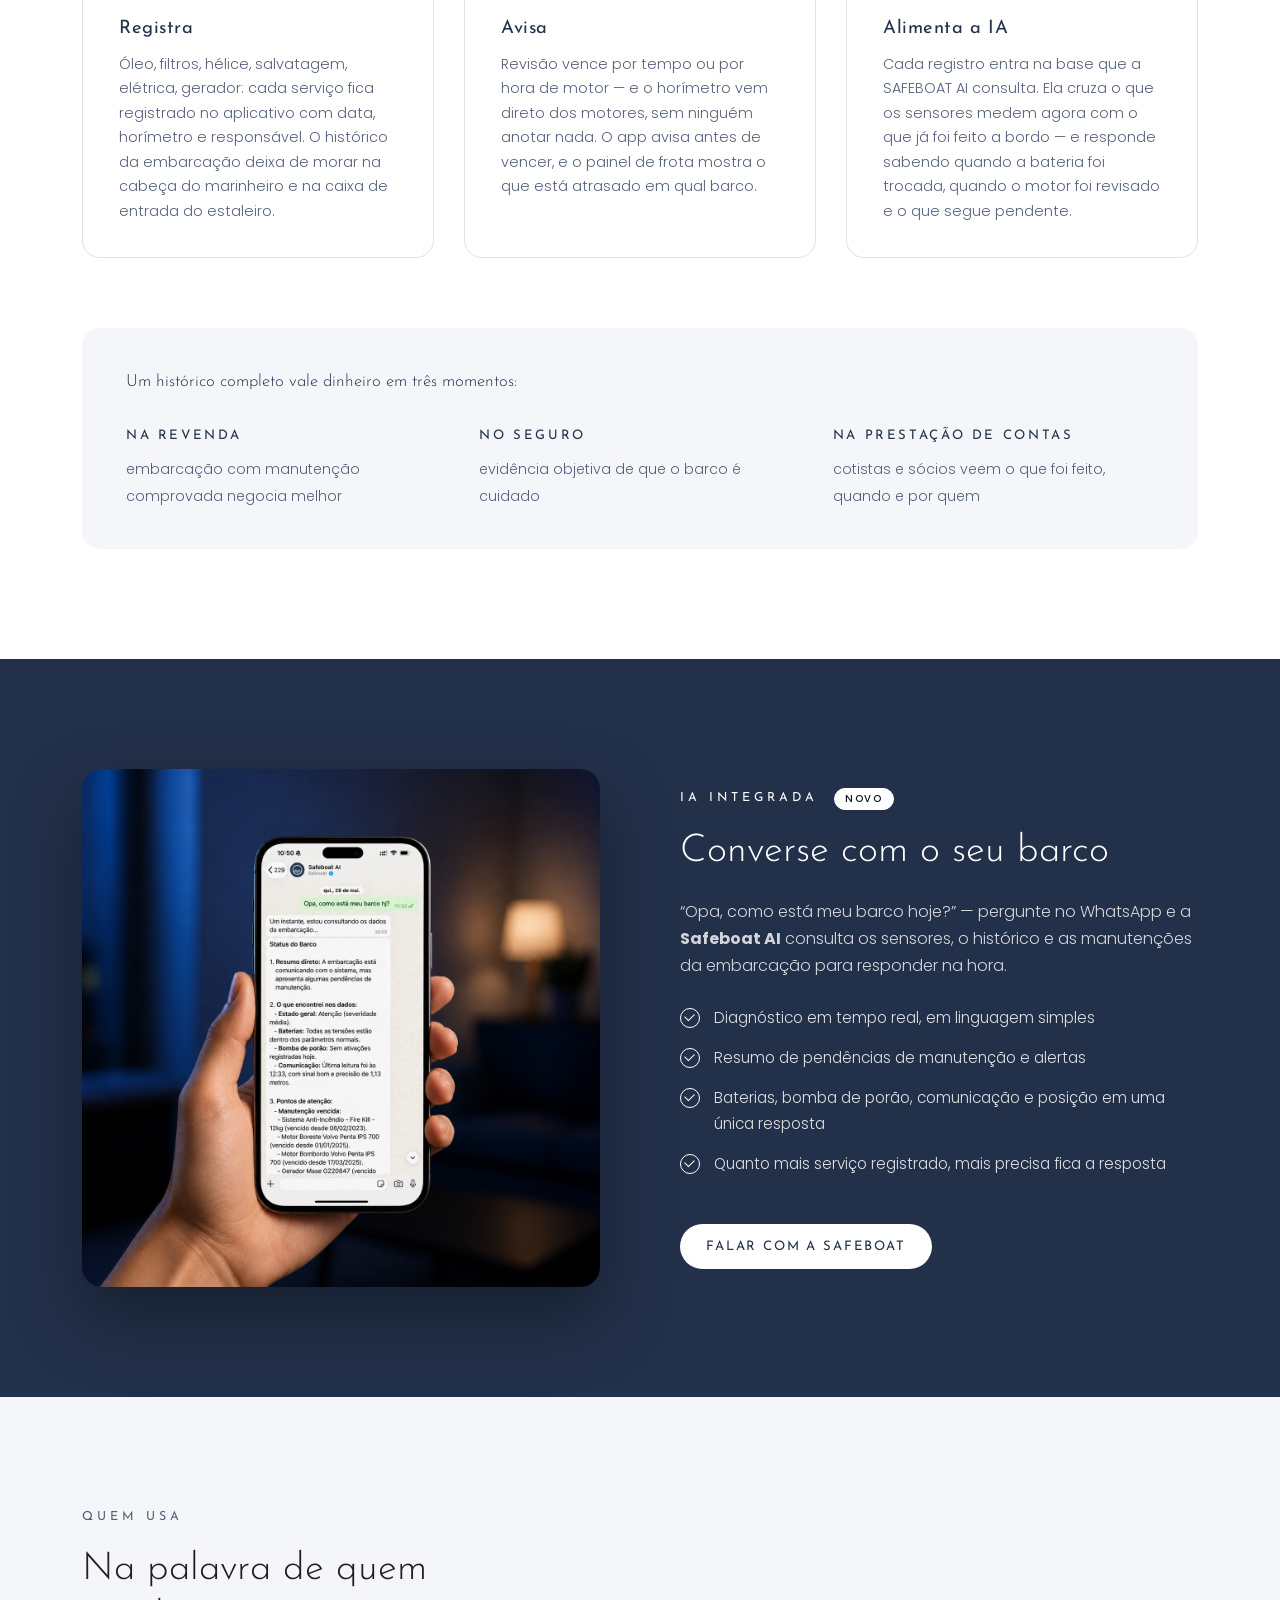
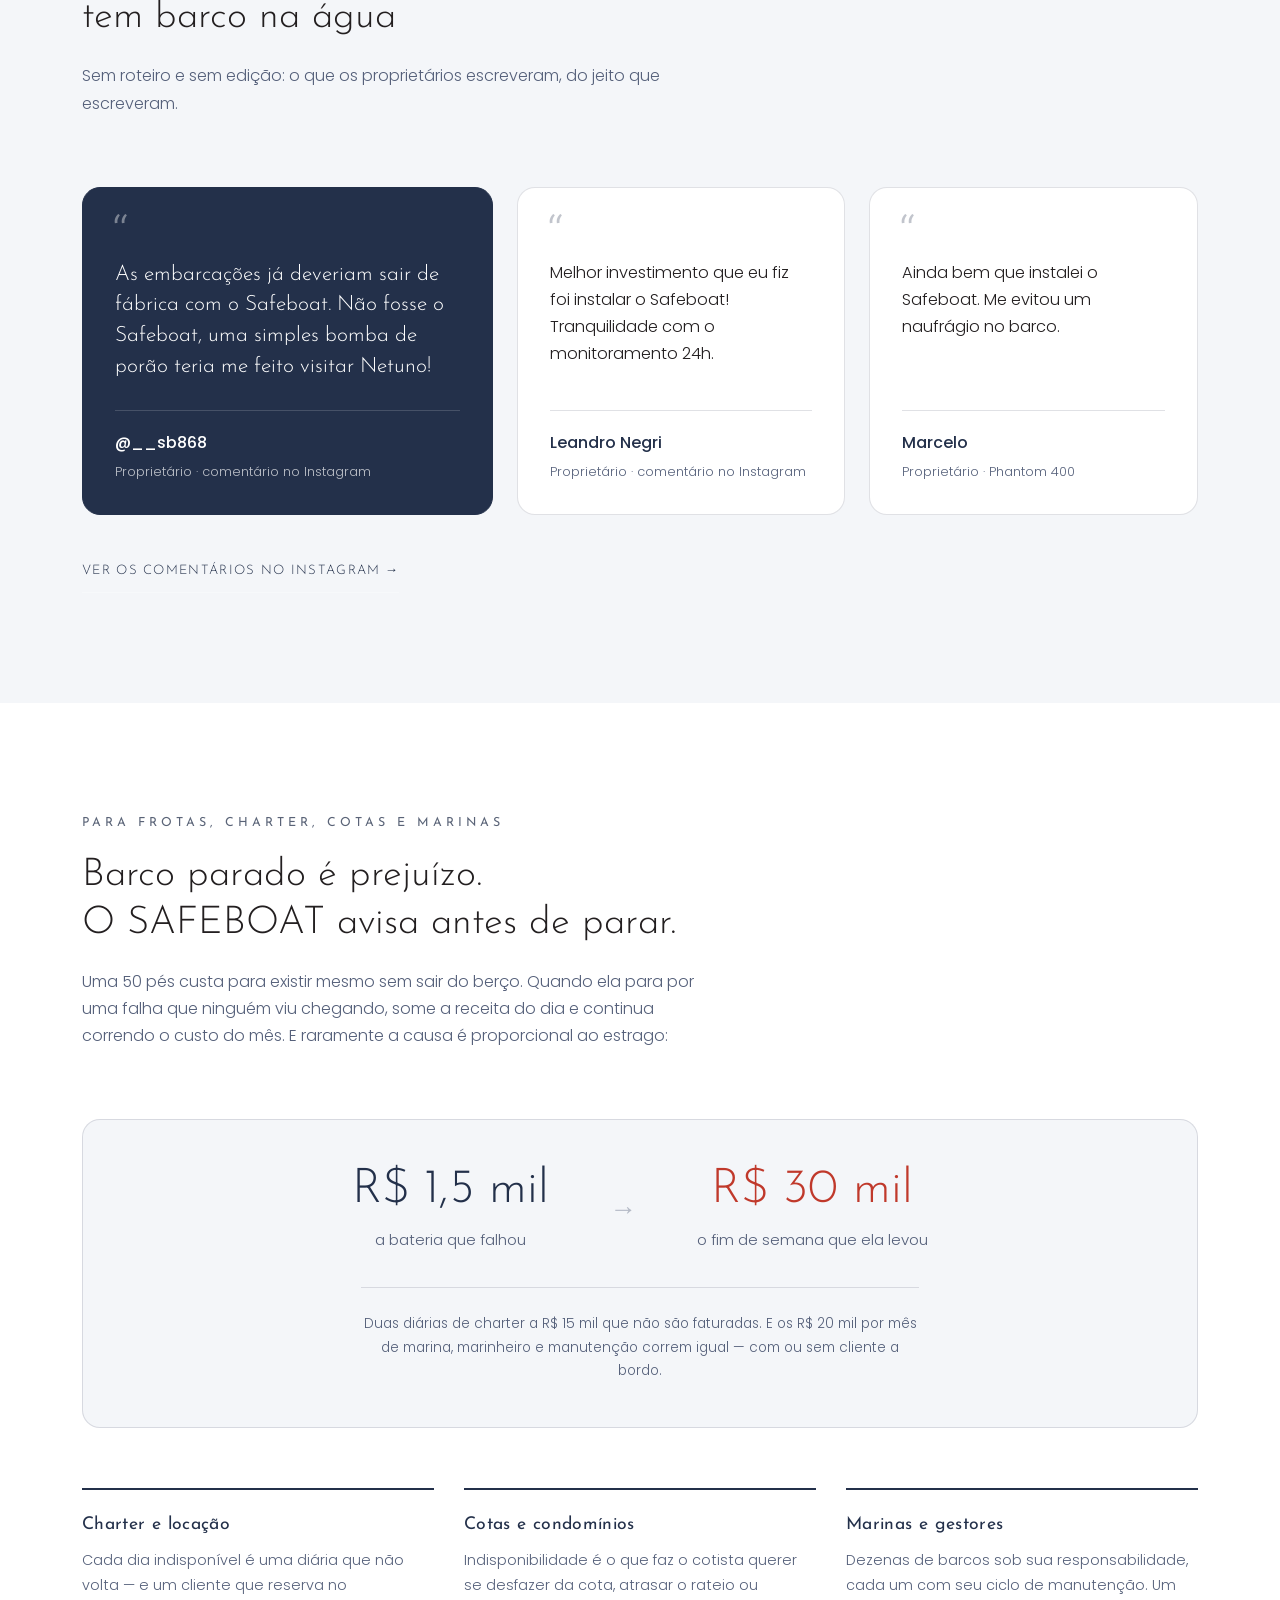
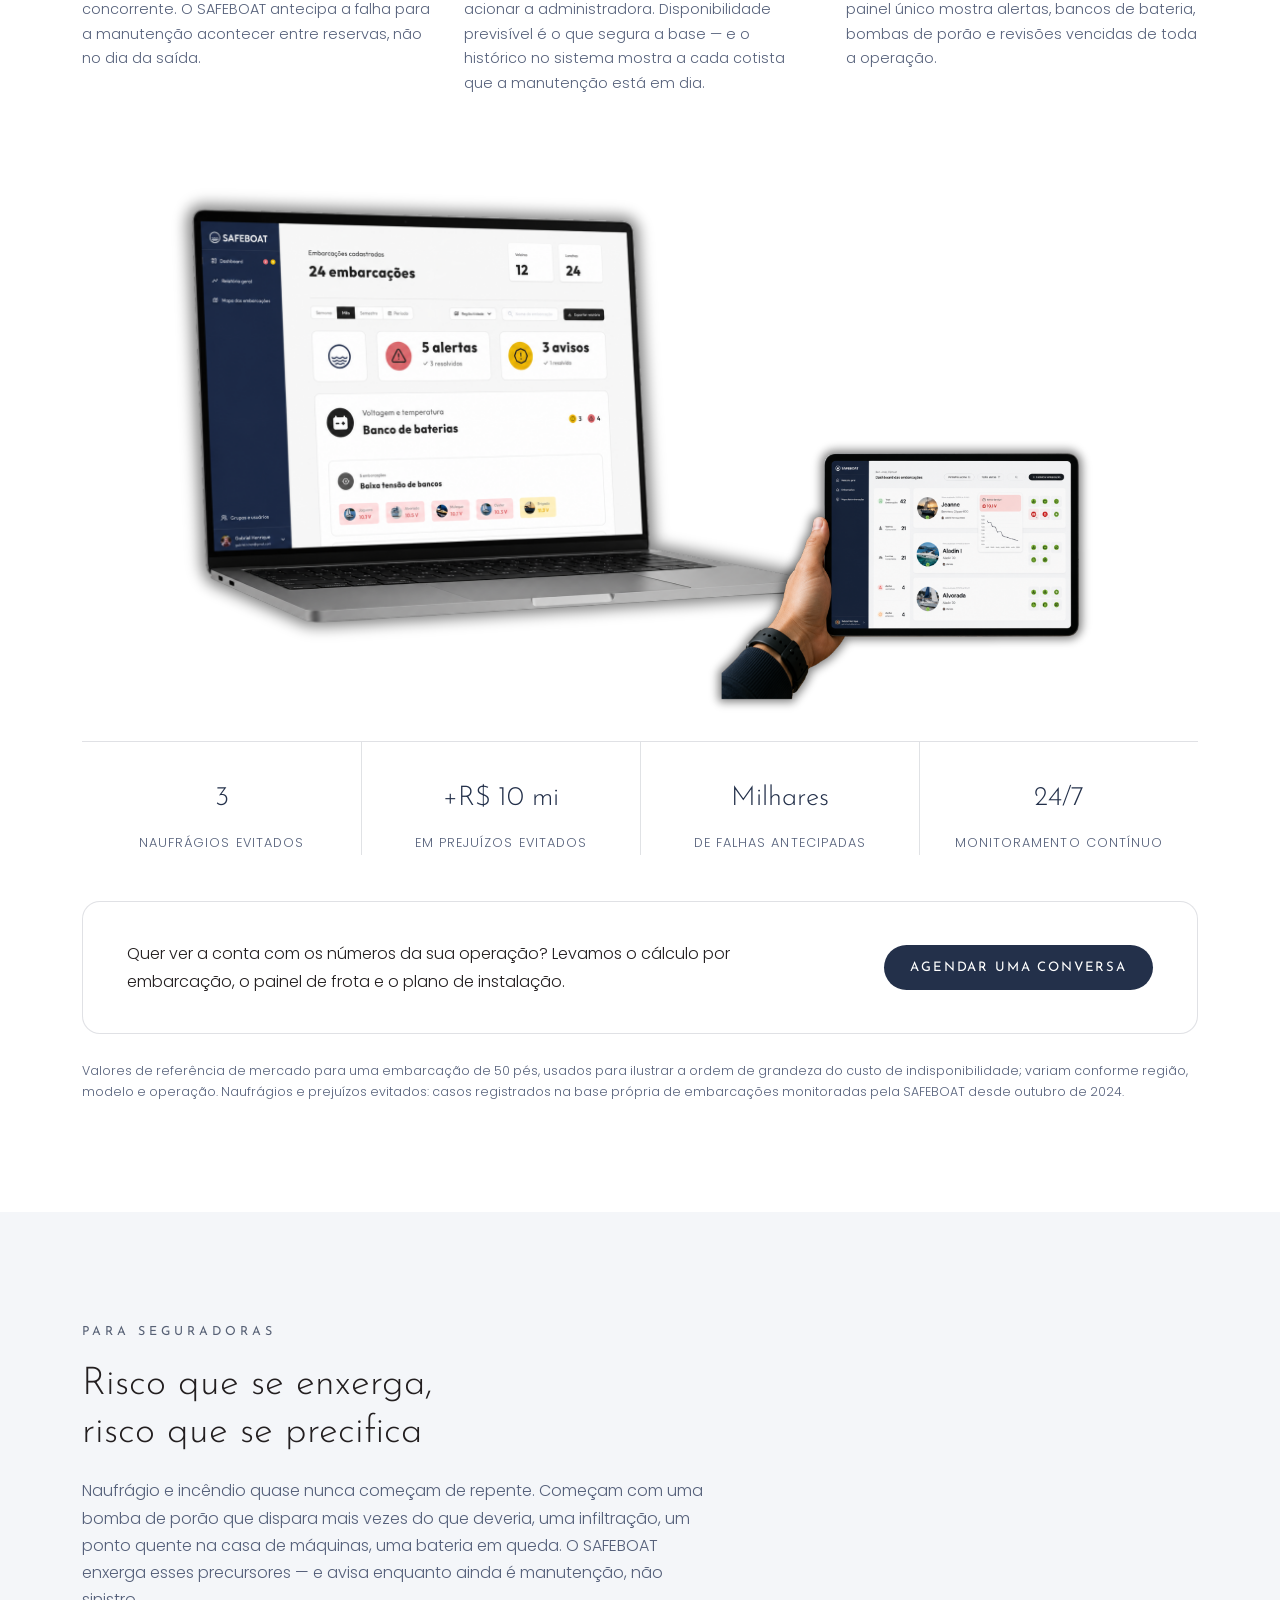
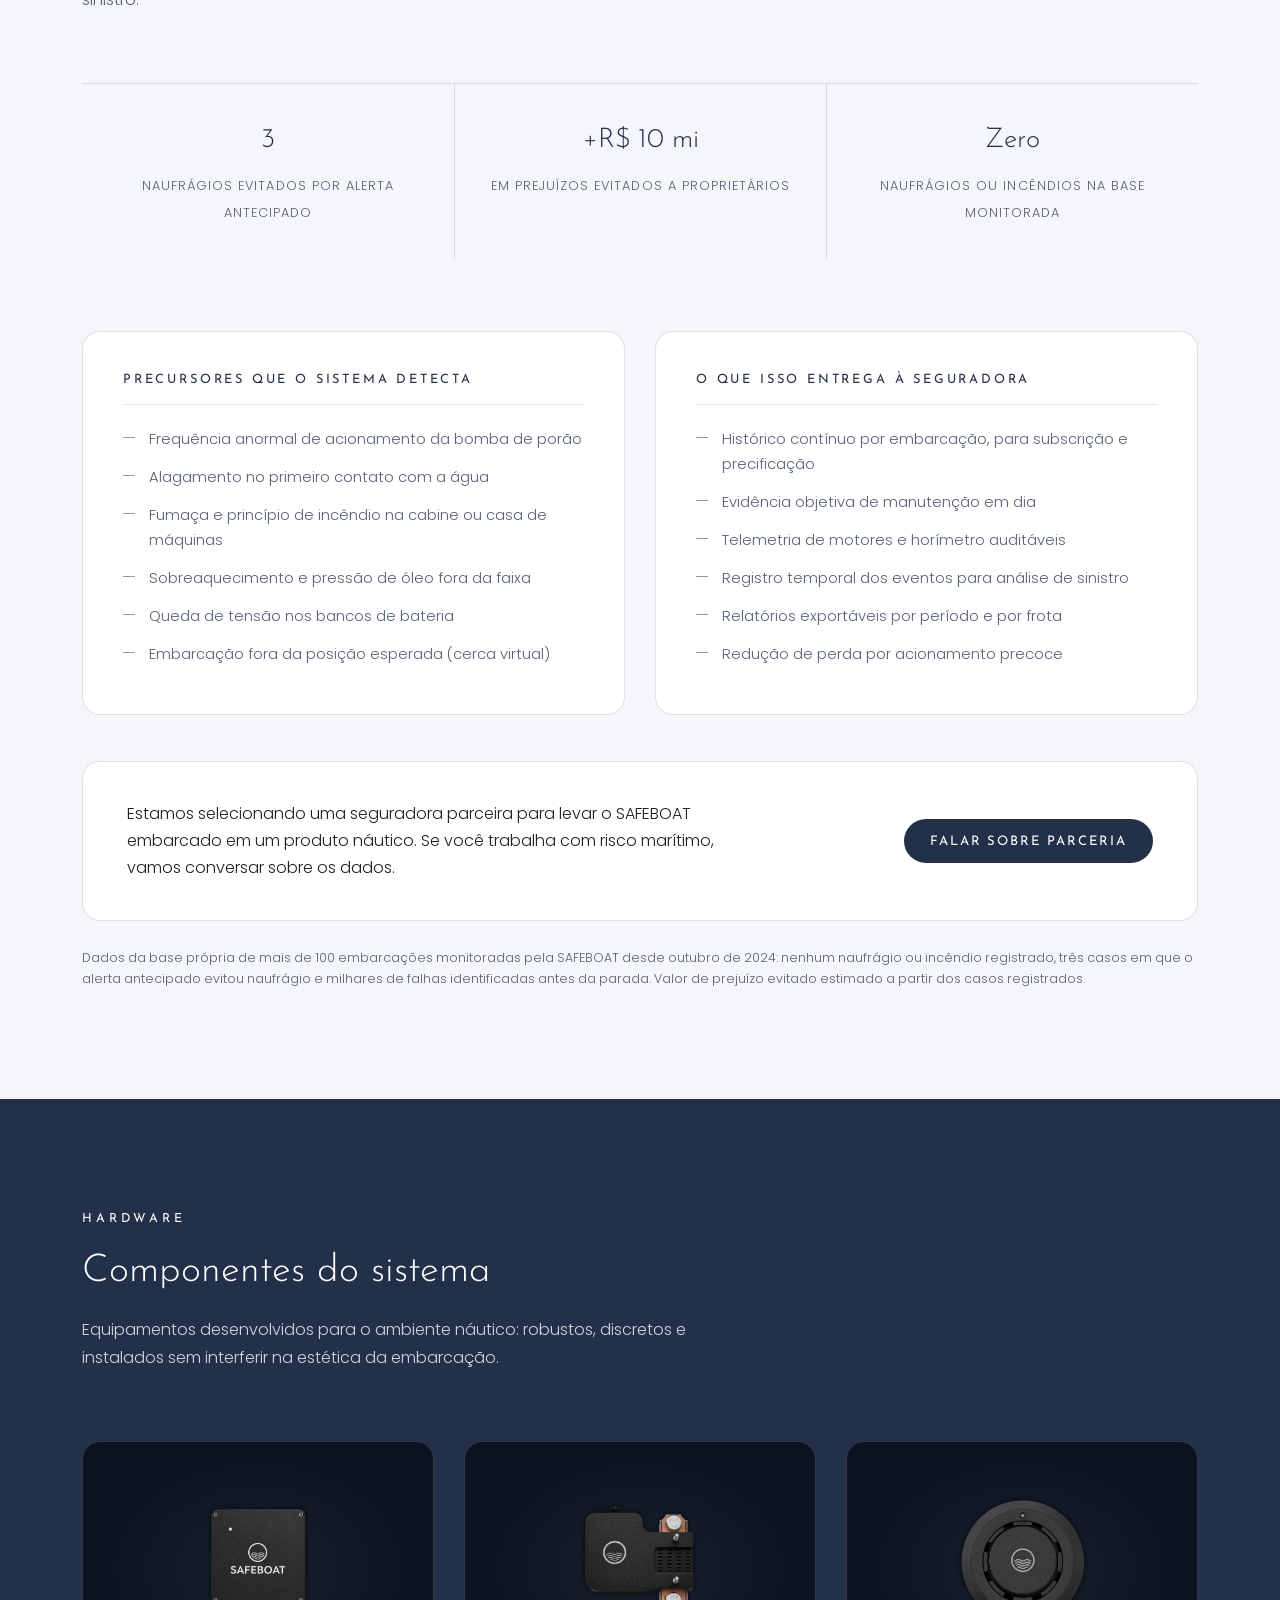
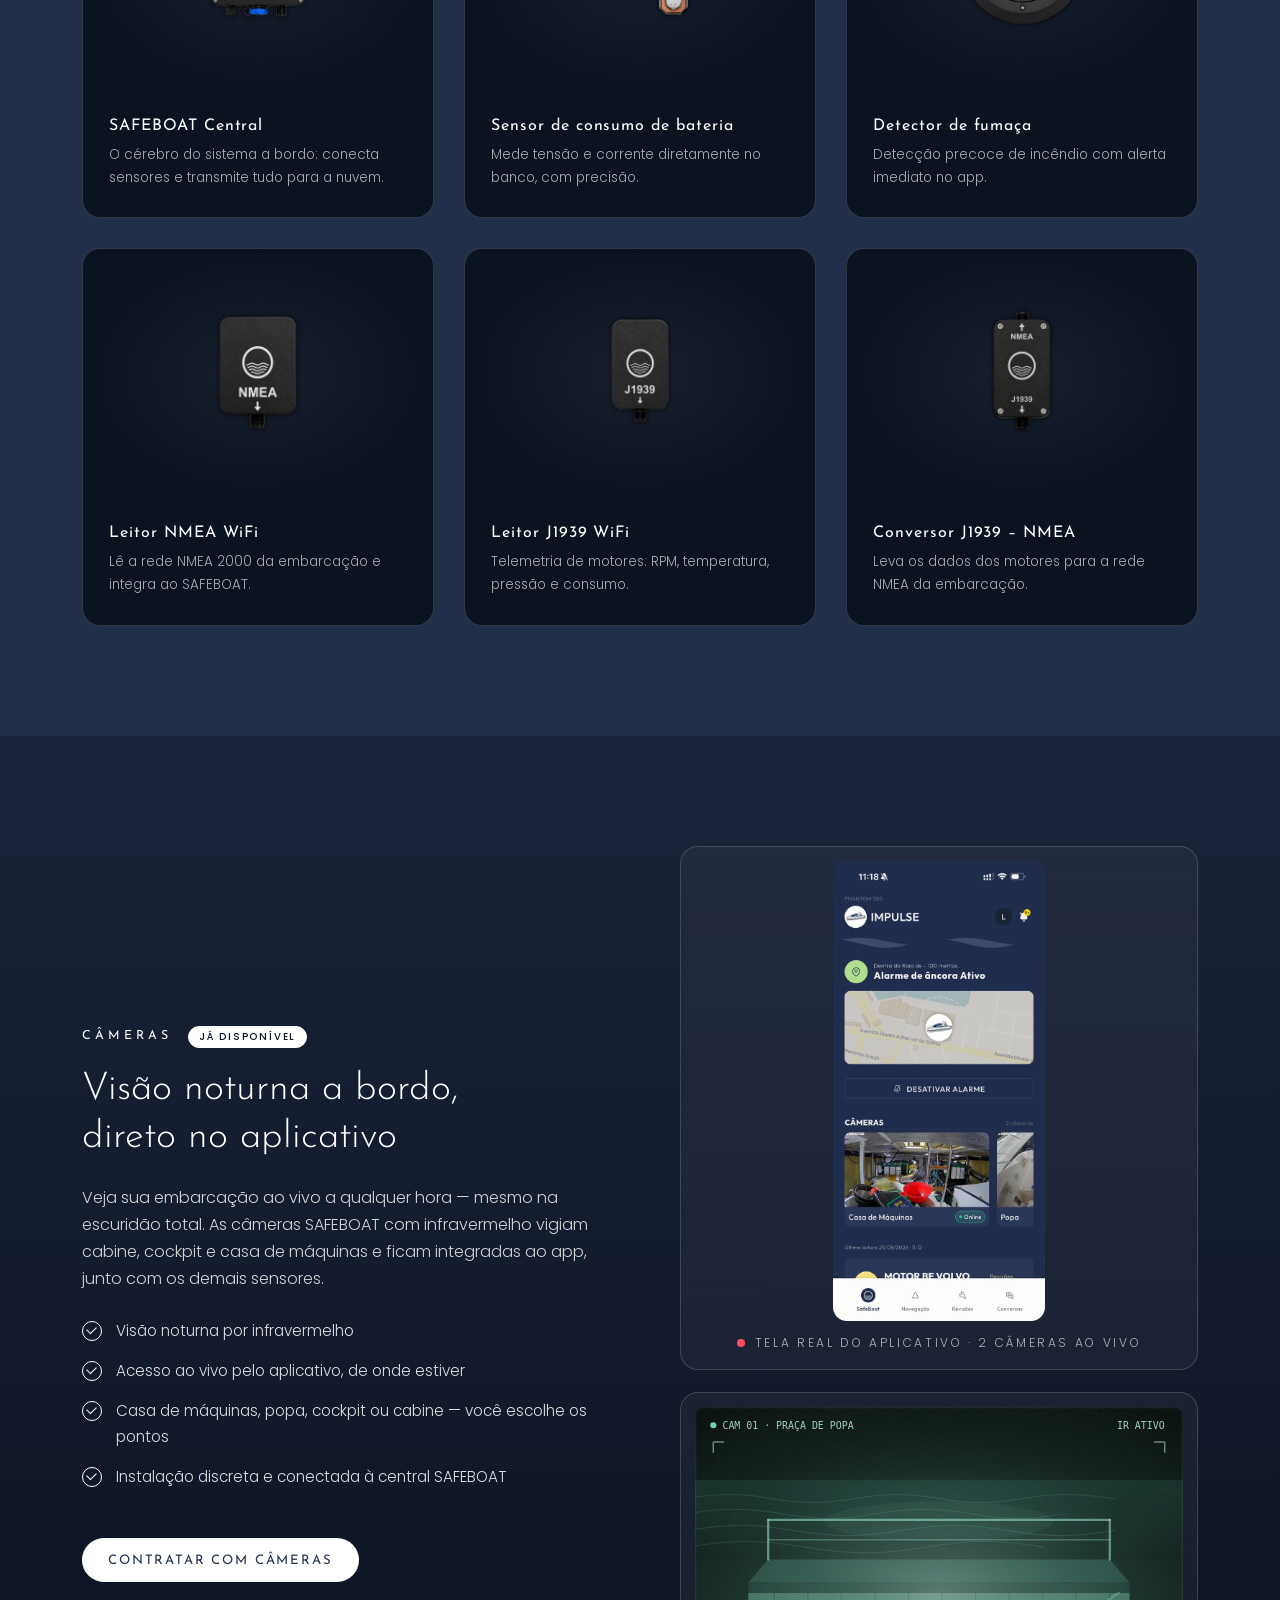
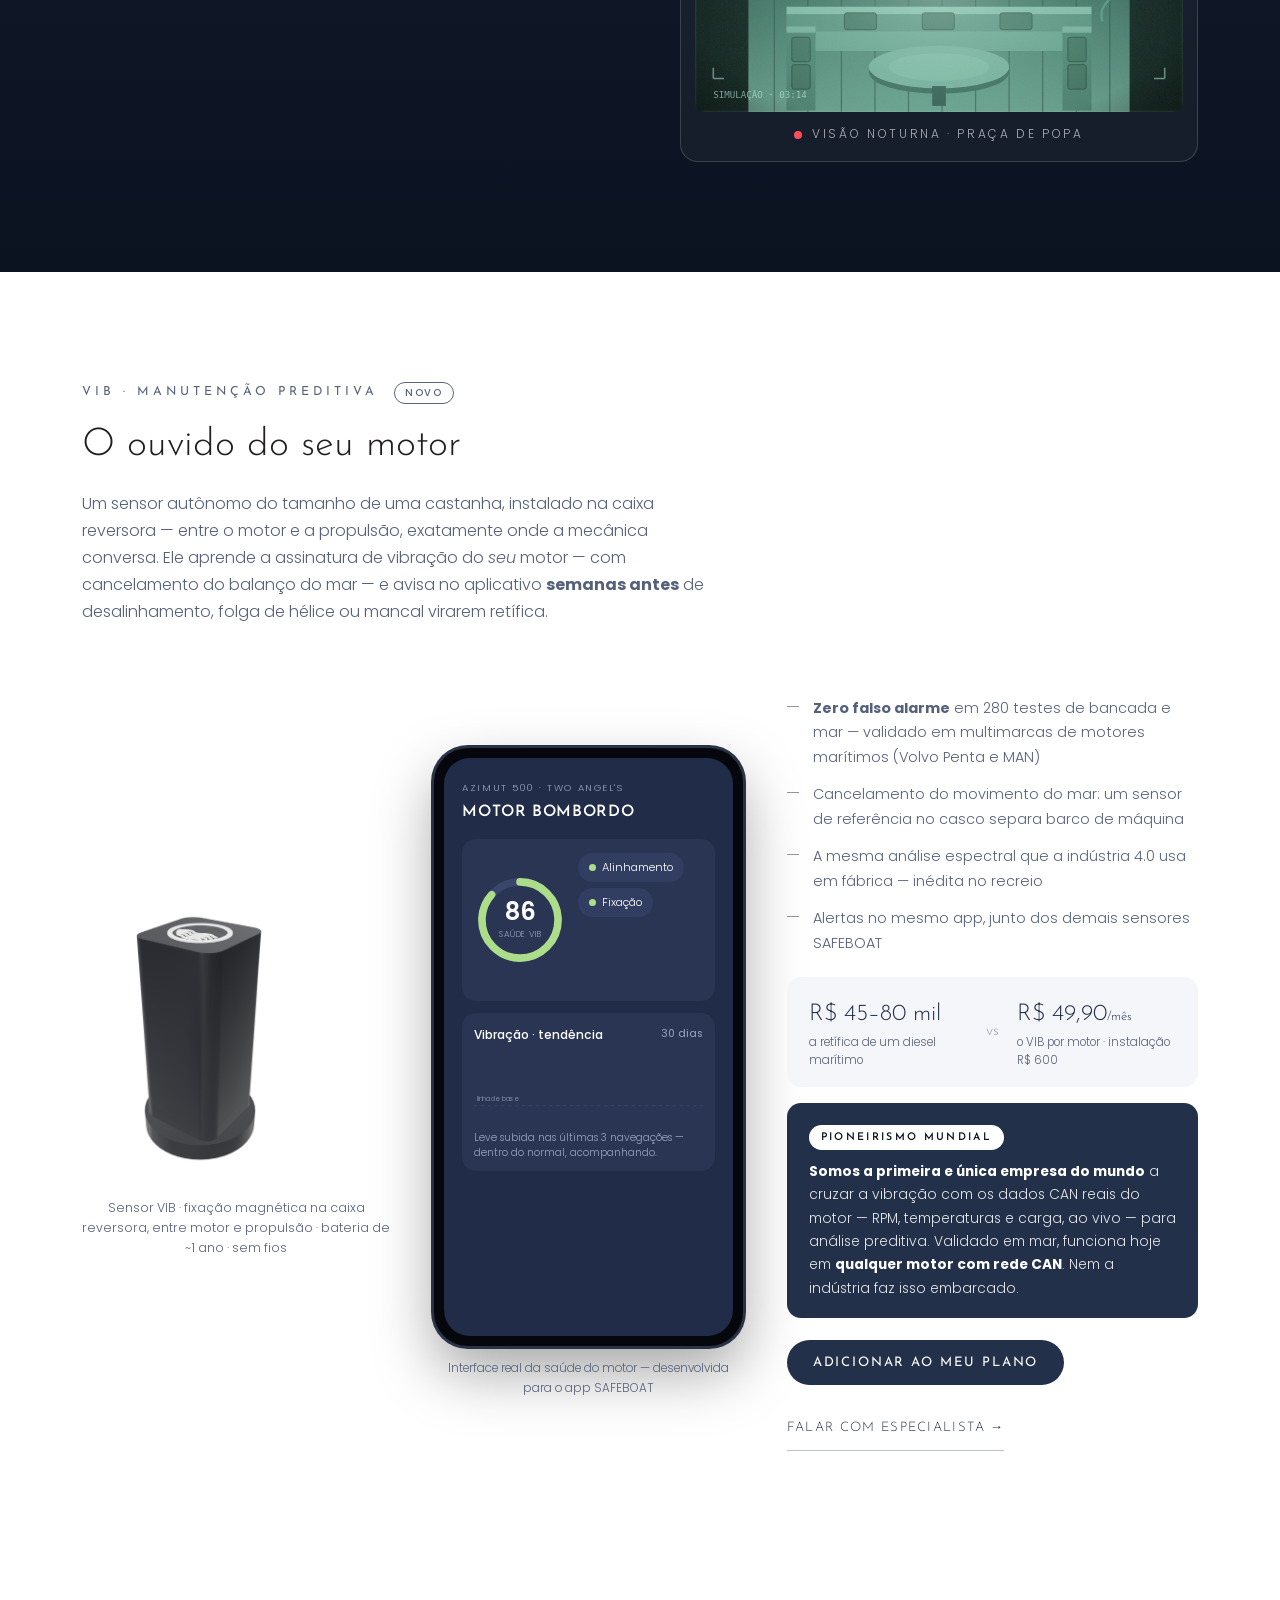
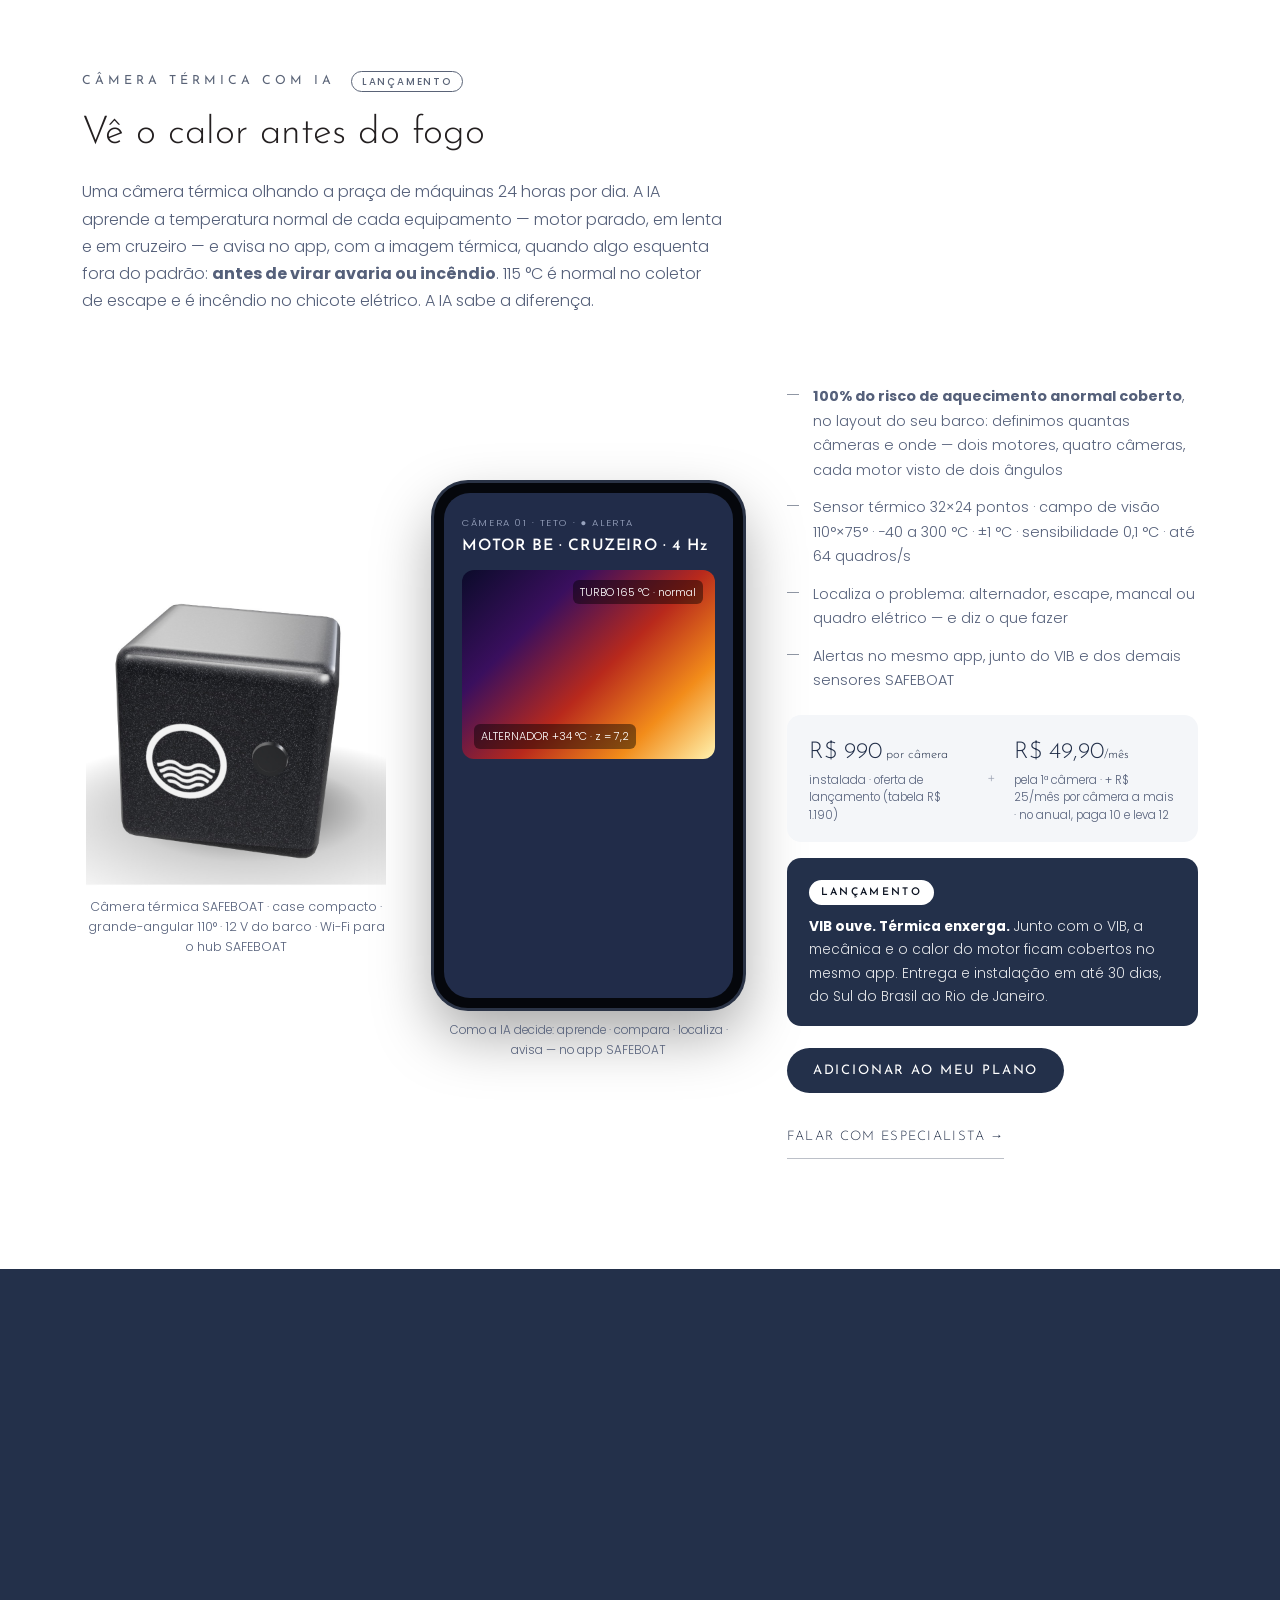
==== commit 7aebe493: "Site: faixa de parceiros e depoimentos reais de clientes Faixa 'Quem já confia na SAFEBOAT hoje' com" ====
--- a/index.html
+++ b/index.html
@@ -98,6 +98,23 @@
   </div>
 </section>
 
+<!-- ══════════ PARCEIROS ══════════ -->
+<section class="parceiros" id="parceiros" aria-label="Parceiros da SAFEBOAT">
+  <div class="contentor">
+    <p class="olho parceiros-olho revela">Quem já confia na SAFEBOAT hoje:</p>
+    <ul class="parceiros-grade revela">
+      <li><img src="img/parceiros/fibrafort.svg" alt="Fibrafort" loading="lazy"></li>
+      <li><img src="img/parceiros/intermarine.svg" alt="Intermarine" loading="lazy"></li>
+      <li><img class="pl-alto" src="img/parceiros/okean.svg" alt="Okean Yachts" loading="lazy"></li>
+      <li><img src="img/parceiros/ferretti-group.svg" alt="Ferretti Group" loading="lazy"></li>
+      <li><img class="pl-alto" src="img/parceiros/br-marinas.png" alt="BR Marinas" loading="lazy"></li>
+      <li><img class="pl-alto" src="img/parceiros/internautica-easy.png" alt="Internáutica Easy" loading="lazy"></li>
+      <li><img class="pl-alto" src="img/parceiros/flip-boat-club.png" alt="Flip Boat Club" loading="lazy"></li>
+      <li><img class="pl-alto" src="img/parceiros/prime-share.png" alt="Prime Share" loading="lazy"></li>
+    </ul>
+  </div>
+</section>
+
 <!-- ══════════ O SISTEMA ══════════ -->
 <section class="secao" id="sistema">
   <div class="contentor">
@@ -294,6 +311,32 @@
       </ul>
       <a class="botao botao-claro" href="https://wa.me/5548991400063" target="_blank" rel="noopener">Falar com a SAFEBOAT</a>
     </div>
+  </div>
+</section>
+
+<!-- ══════════ DEPOIMENTOS ══════════ -->
+<section class="secao secao-neblina" id="depoimentos">
+  <div class="contentor">
+    <div class="cabeca revela">
+      <p class="olho">Quem usa</p>
+      <h2>Na palavra de quem<br>tem barco na água</h2>
+      <p class="sub">Sem roteiro e sem edição: o que os proprietários escreveram, do jeito que escreveram.</p>
+    </div>
+    <div class="depo-grade">
+      <figure class="depo depo-destaque revela">
+        <blockquote>As embarcações já deveriam sair de fábrica com o Safeboat. Não fosse o Safeboat, uma simples bomba de porão teria me feito visitar Netuno!</blockquote>
+        <figcaption><strong>@__sb868</strong><span>Proprietário · comentário no Instagram</span></figcaption>
+      </figure>
+      <figure class="depo revela">
+        <blockquote>Melhor investimento que eu fiz foi instalar o Safeboat! Tranquilidade com o monitoramento 24h.</blockquote>
+        <figcaption><strong>Leandro Negri</strong><span>Proprietário · comentário no Instagram</span></figcaption>
+      </figure>
+      <figure class="depo revela">
+        <blockquote>Ainda bem que instalei o Safeboat. Me evitou um naufrágio no barco.</blockquote>
+        <figcaption><strong>Marcelo</strong><span>Proprietário · Phantom 400</span></figcaption>
+      </figure>
+    </div>
+    <p class="depo-fonte revela"><a class="hero-frotas" href="https://www.instagram.com/reel/Dfho7QBDRcZ/" target="_blank" rel="noopener">Ver os comentários no Instagram <span aria-hidden="true">→</span></a></p>
   </div>
 </section>
 
--- a/styles.css
+++ b/styles.css
@@ -1062,3 +1062,65 @@
   .rodape-grade { grid-template-columns: 1fr; }
   .rodape-base { flex-direction: column; text-align: center; }
 }
+
+/* ═══════════ PARCEIROS (faixa de logos) ═══════════ */
+.parceiros { padding: 54px 0 58px; border-bottom: 1px solid var(--linha); }
+.parceiros-olho { text-align: center; margin-bottom: 34px; letter-spacing: 0.22em; }
+.parceiros-grade {
+  list-style: none;
+  display: grid;
+  grid-template-columns: repeat(4, 1fr);
+  gap: 38px 28px;
+  align-items: center;
+}
+.parceiros-grade li { display: flex; align-items: center; justify-content: center; height: 56px; }
+/* Todos os logos em uma só tinta (navy), para a faixa ler como um conjunto */
+.parceiros-grade img {
+  max-height: 34px;
+  max-width: 168px;
+  width: auto;
+  filter: brightness(0) invert(17%) sepia(21%) saturate(1500%) hue-rotate(184deg);
+  opacity: 0.72;
+  transition: opacity 0.25s;
+}
+.parceiros-grade img.pl-alto { max-height: 52px; }
+.parceiros-grade li:hover img { opacity: 1; }
+
+/* ═══════════ DEPOIMENTOS ═══════════ */
+.depo-grade { display: grid; grid-template-columns: 1.25fr 1fr 1fr; gap: 24px; align-items: stretch; }
+.depo {
+  background: var(--branco);
+  border: 1px solid var(--linha);
+  border-radius: 18px;
+  padding: 38px 32px 30px;
+  display: flex;
+  flex-direction: column;
+  justify-content: space-between;
+  gap: 28px;
+}
+.depo blockquote { font-size: 1.02rem; line-height: 1.65; color: var(--tinta); position: relative; padding-top: 34px; }
+.depo blockquote::before {
+  content: "\201C";
+  position: absolute; top: -14px; left: -4px;
+  font-family: var(--fonte-titulo); font-size: 4rem; line-height: 1; color: var(--navy); opacity: 0.28;
+}
+.depo figcaption { border-top: 1px solid var(--linha); padding-top: 18px; }
+.depo figcaption strong { display: block; font-weight: 500; color: var(--navy); }
+.depo figcaption span { font-size: 0.8rem; color: var(--cinza-texto); }
+.depo-destaque { background: var(--navy); border-color: var(--navy); }
+.depo-destaque blockquote { color: var(--branco); font-family: var(--fonte-titulo); font-size: 1.32rem; line-height: 1.45; }
+.depo-destaque blockquote::before { color: var(--branco); opacity: 0.4; }
+.depo-destaque figcaption { border-top-color: var(--linha-clara); }
+.depo-destaque figcaption strong { color: var(--branco); }
+.depo-destaque figcaption span { color: rgba(255, 255, 255, 0.7); }
+.depo-pendente { border-style: dashed; border-width: 2px; background: transparent; }
+.depo-pendente blockquote { color: var(--cinza-texto); font-style: italic; }
+.depo-fonte { margin-top: 34px; }
+.depo-fonte .hero-frotas { color: var(--navy); }
+
+@media (max-width: 900px) {
+  .parceiros { padding: 40px 0 44px; }
+  .parceiros-grade { grid-template-columns: repeat(2, 1fr); gap: 26px 20px; }
+  .parceiros-grade img { max-width: 132px; }
+  .depo-grade { grid-template-columns: 1fr; }
+}
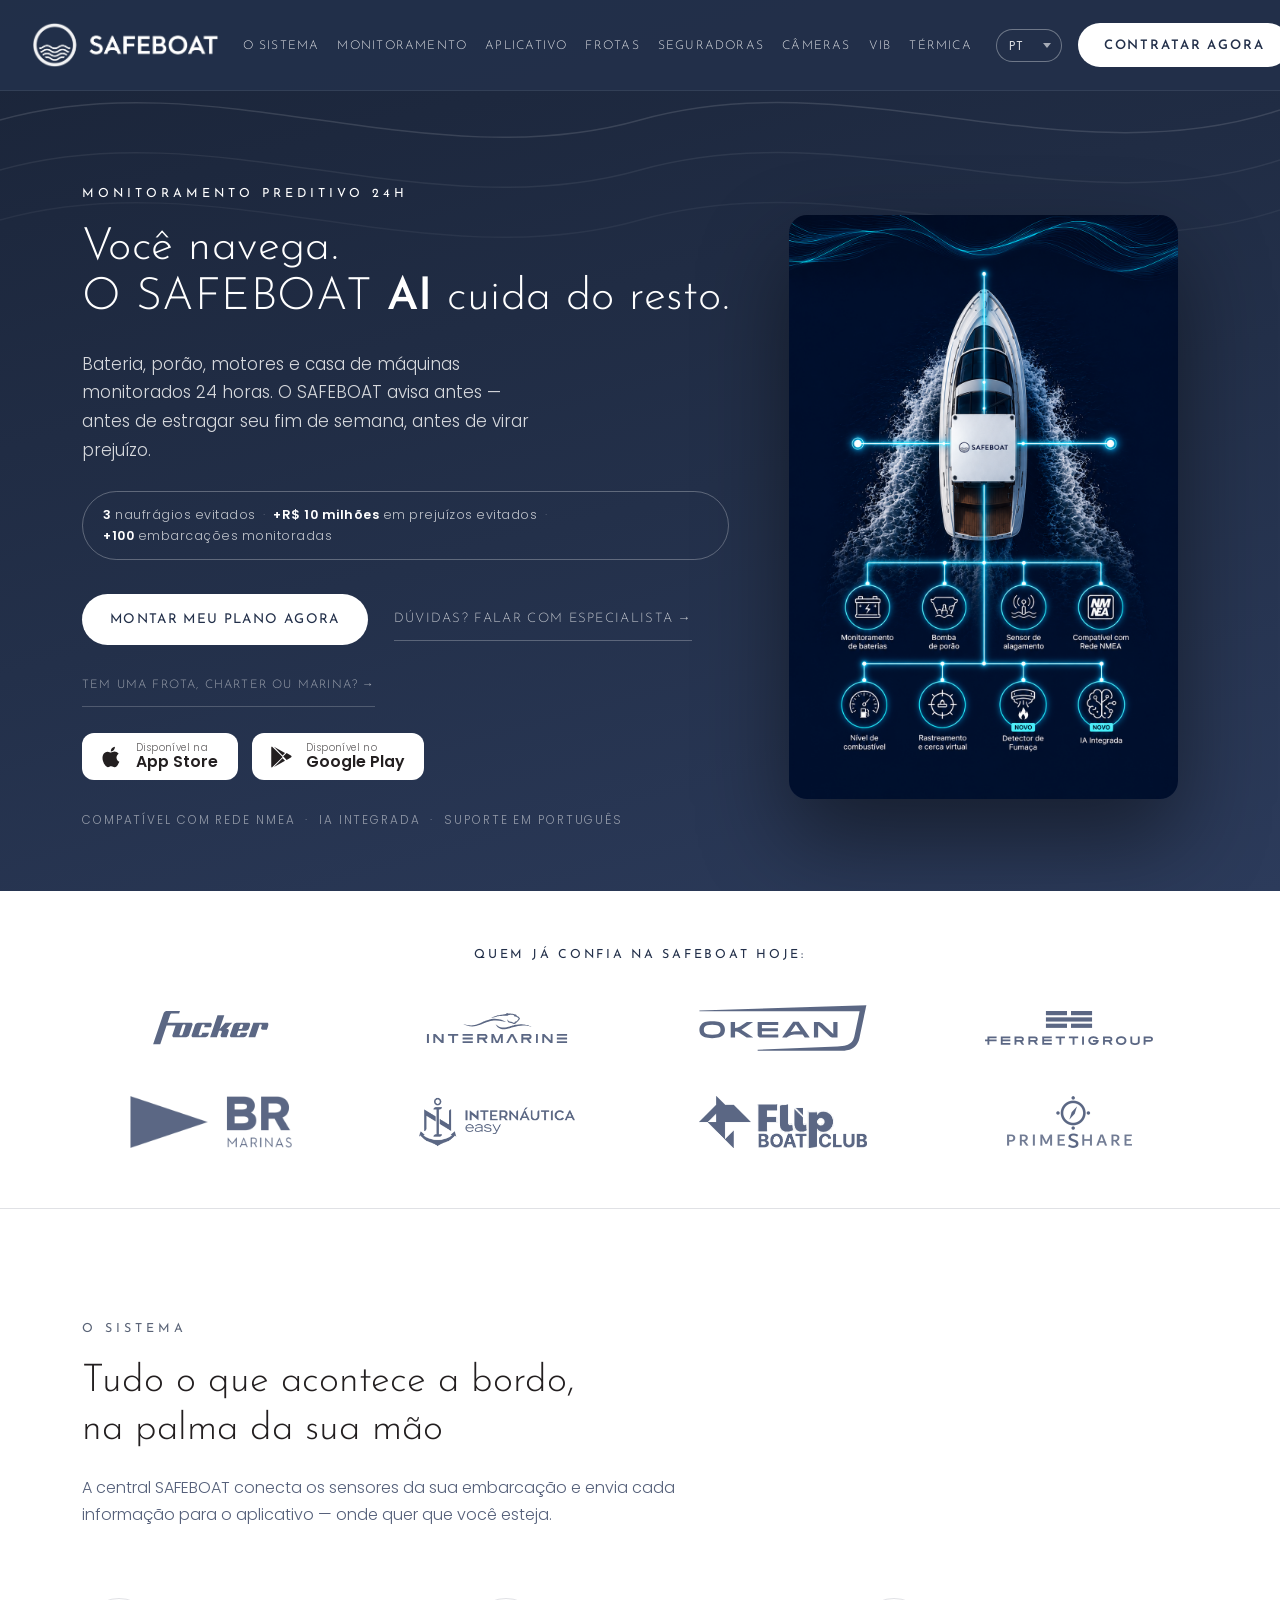
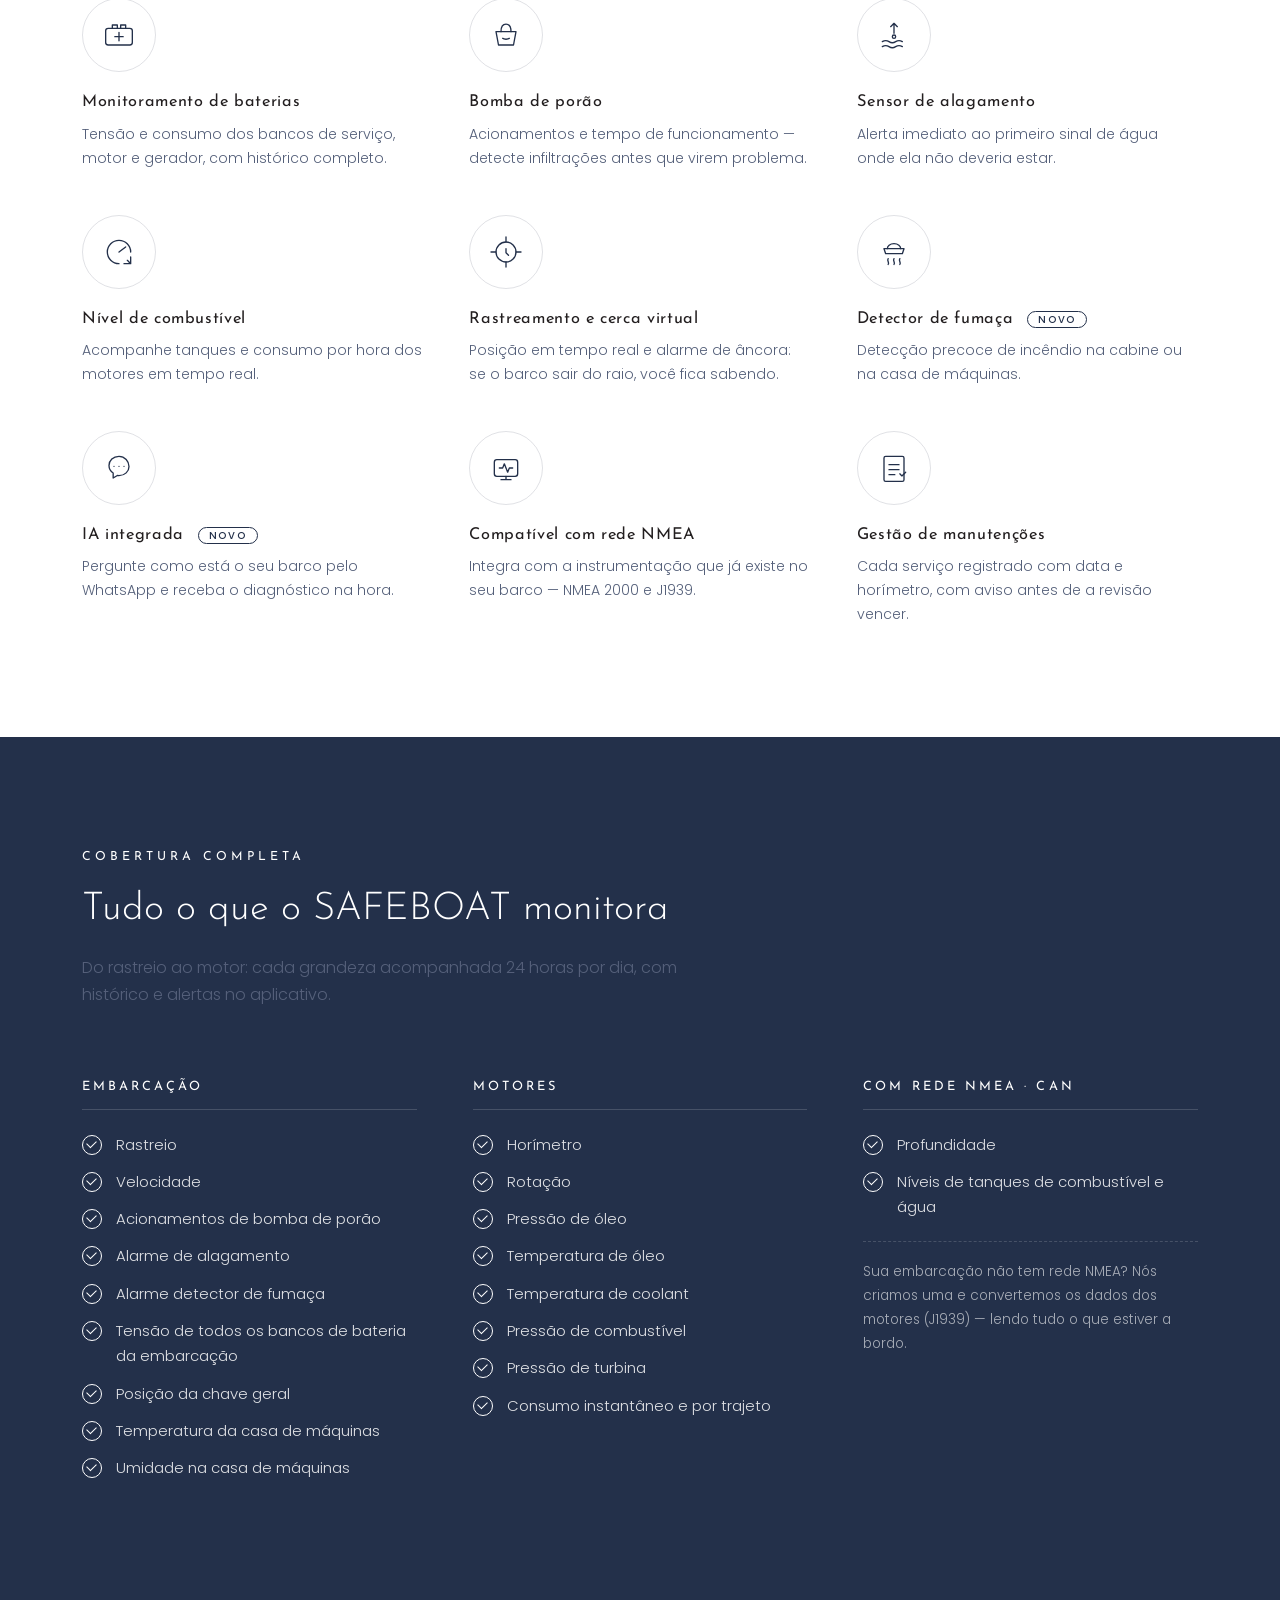
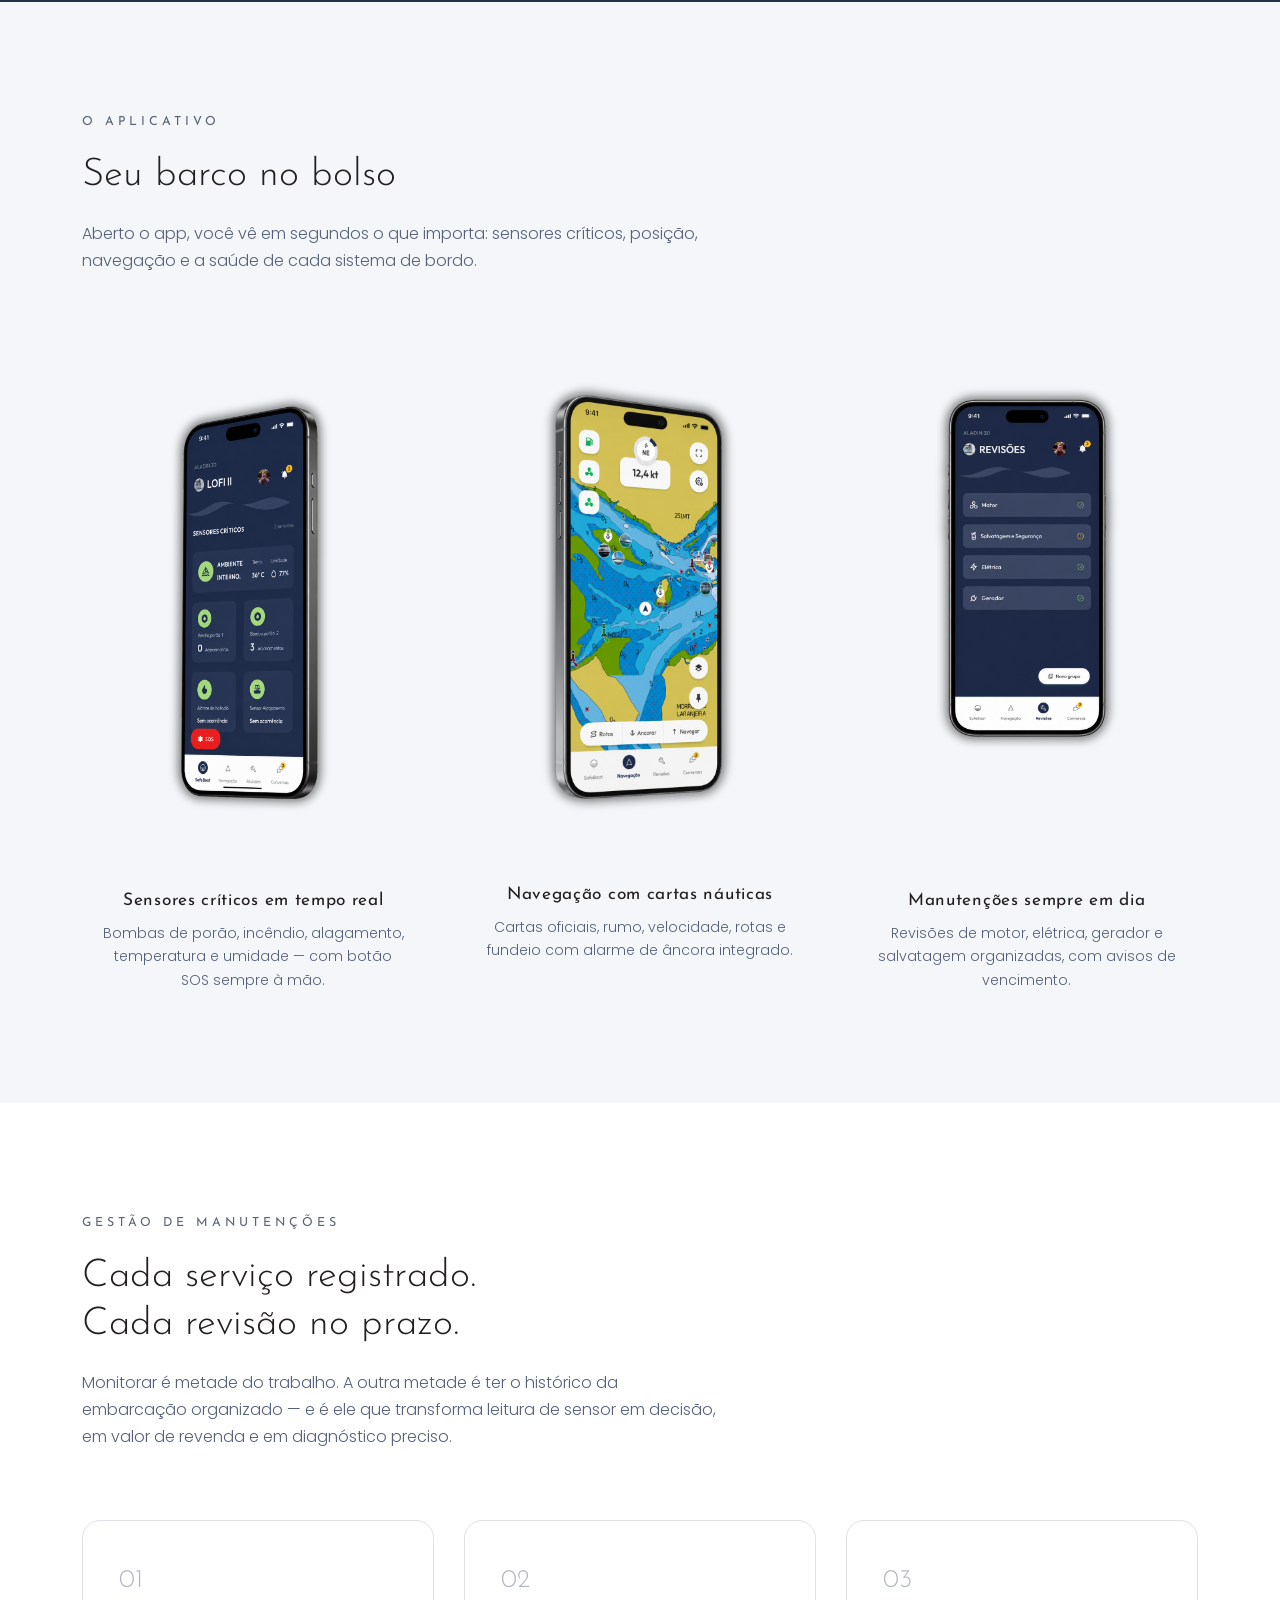
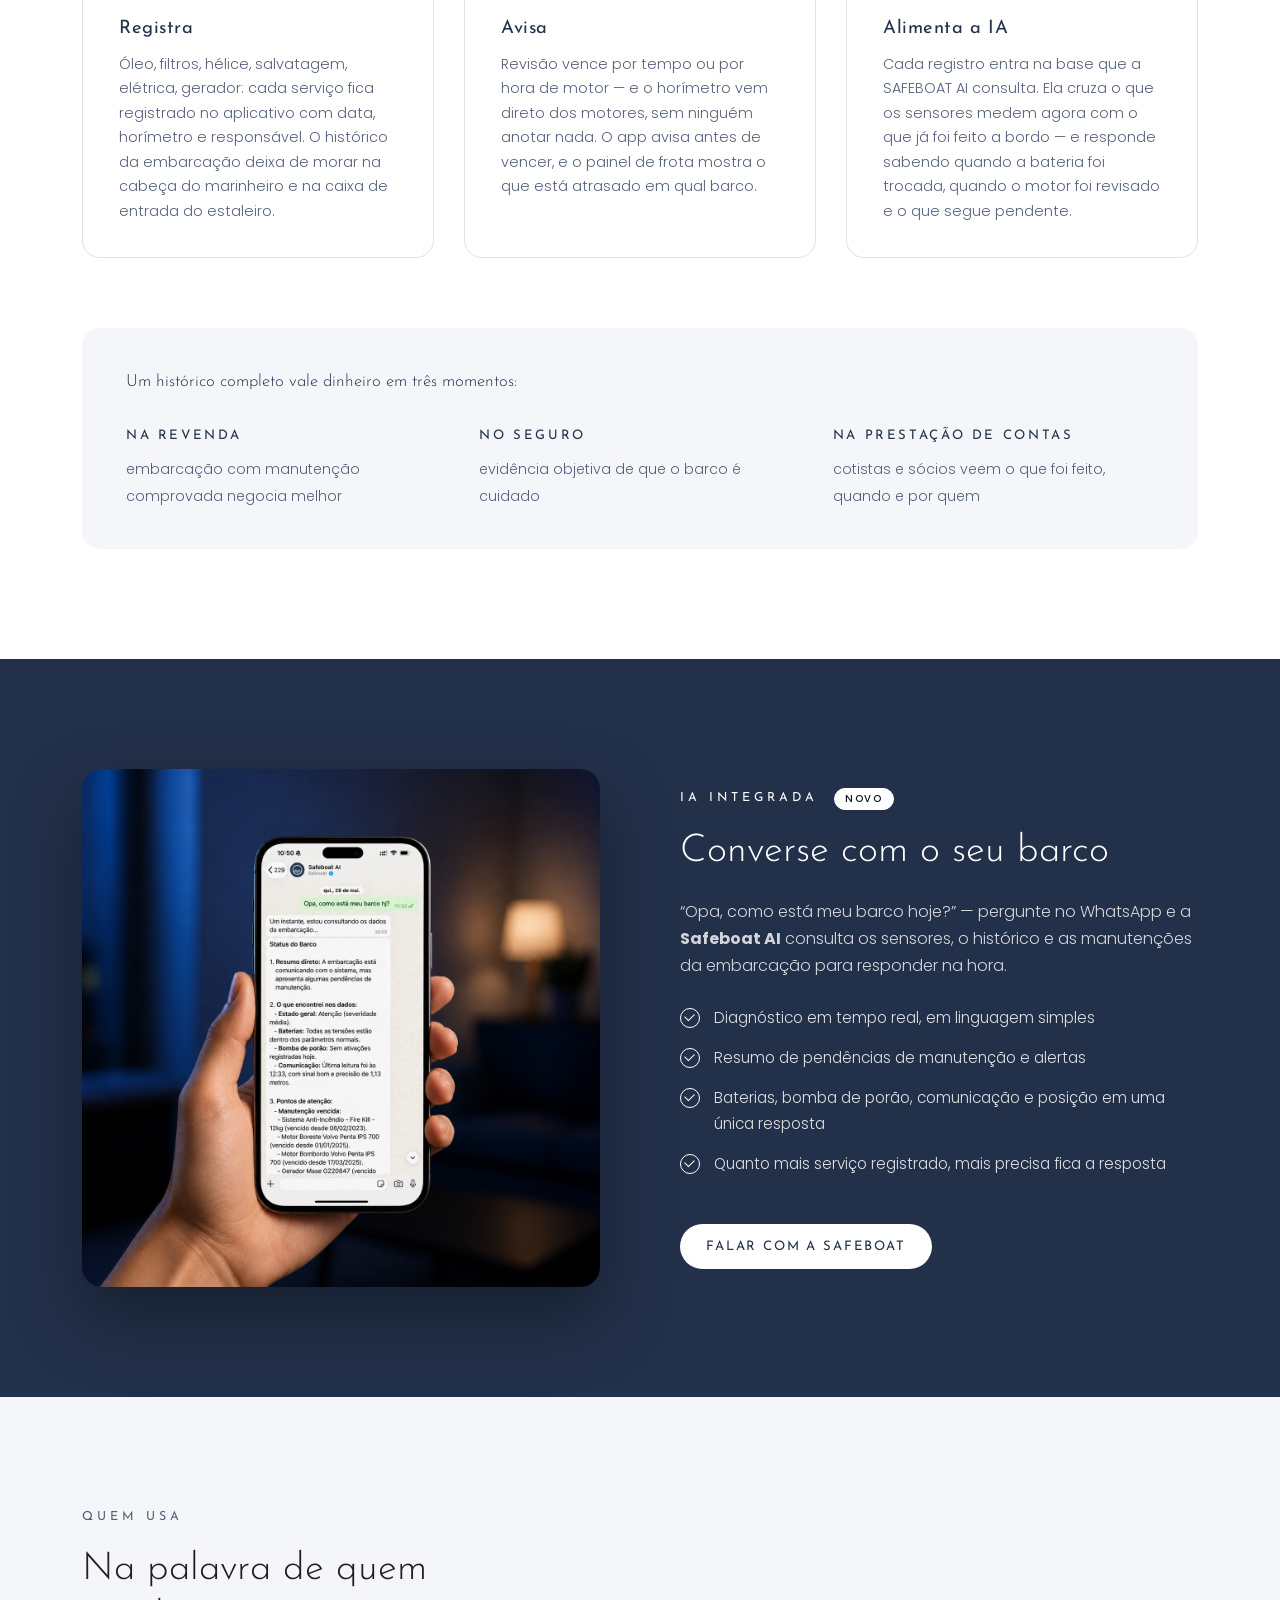
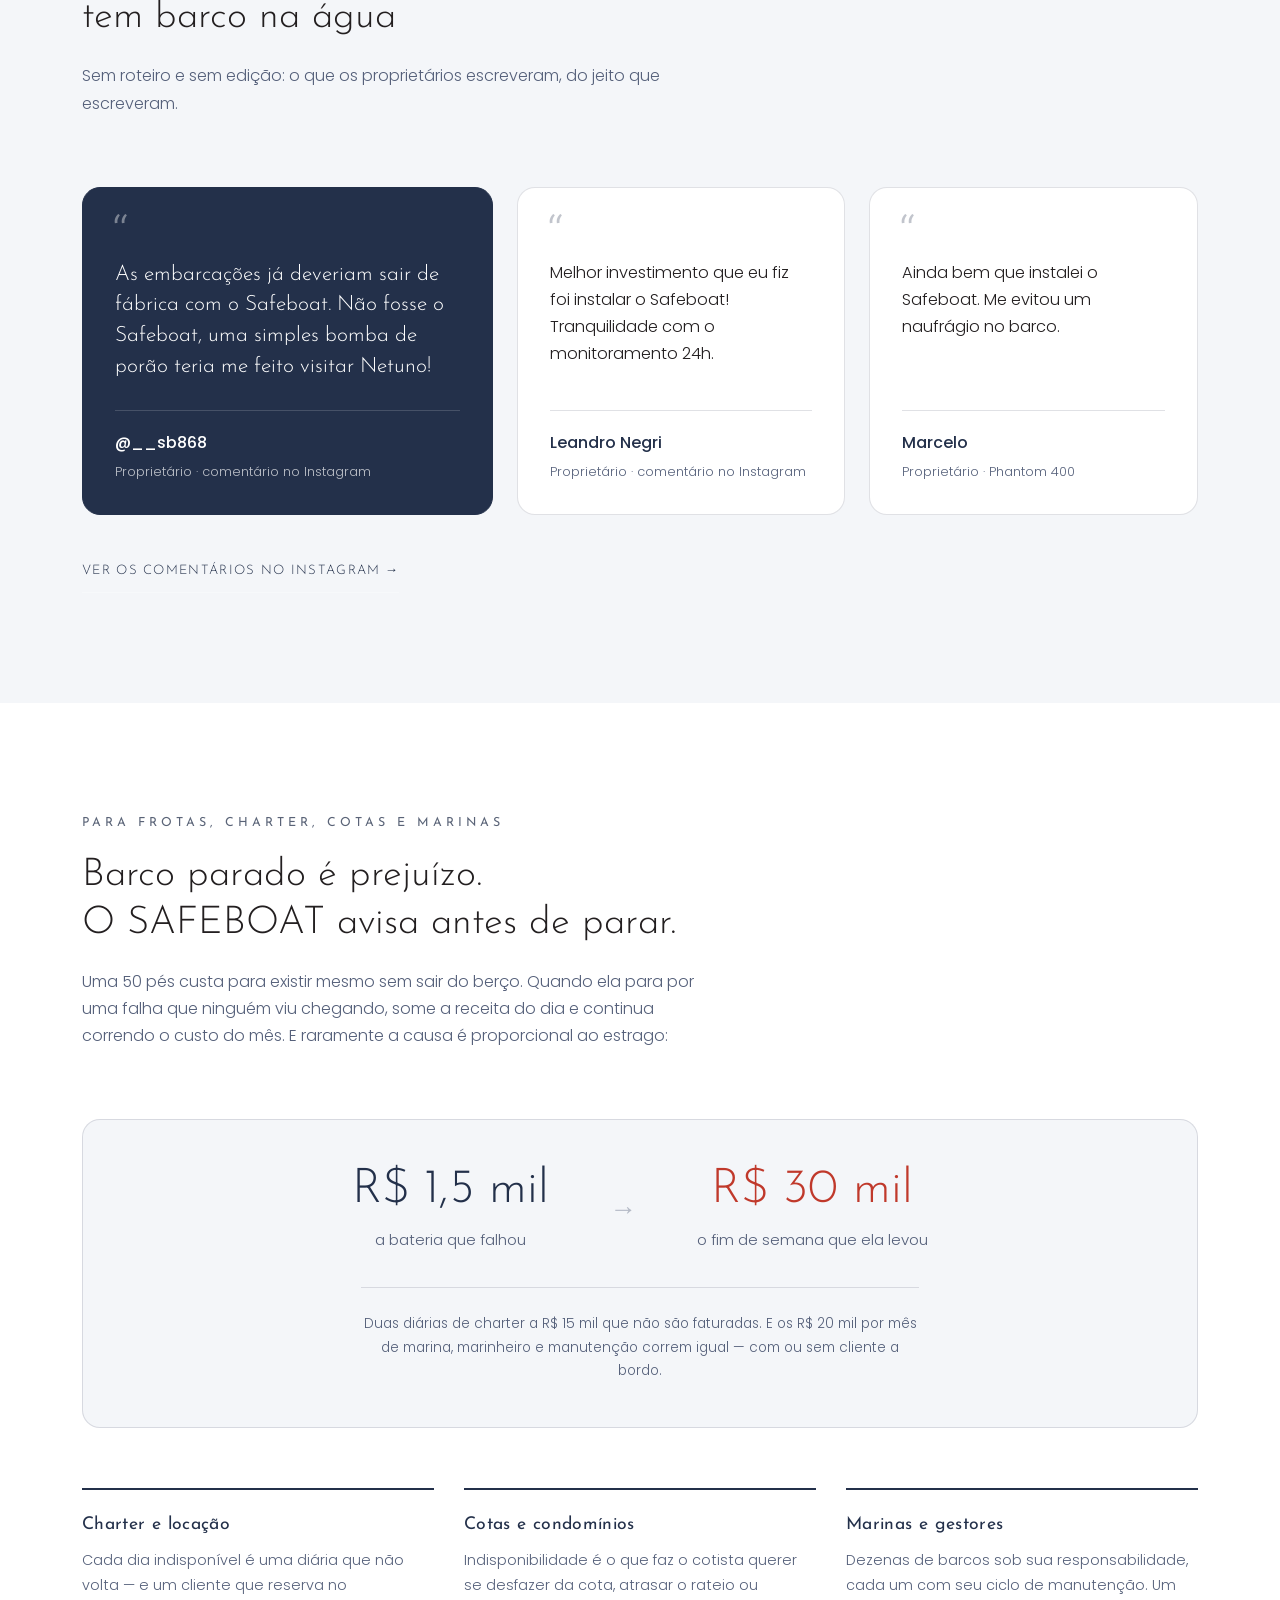
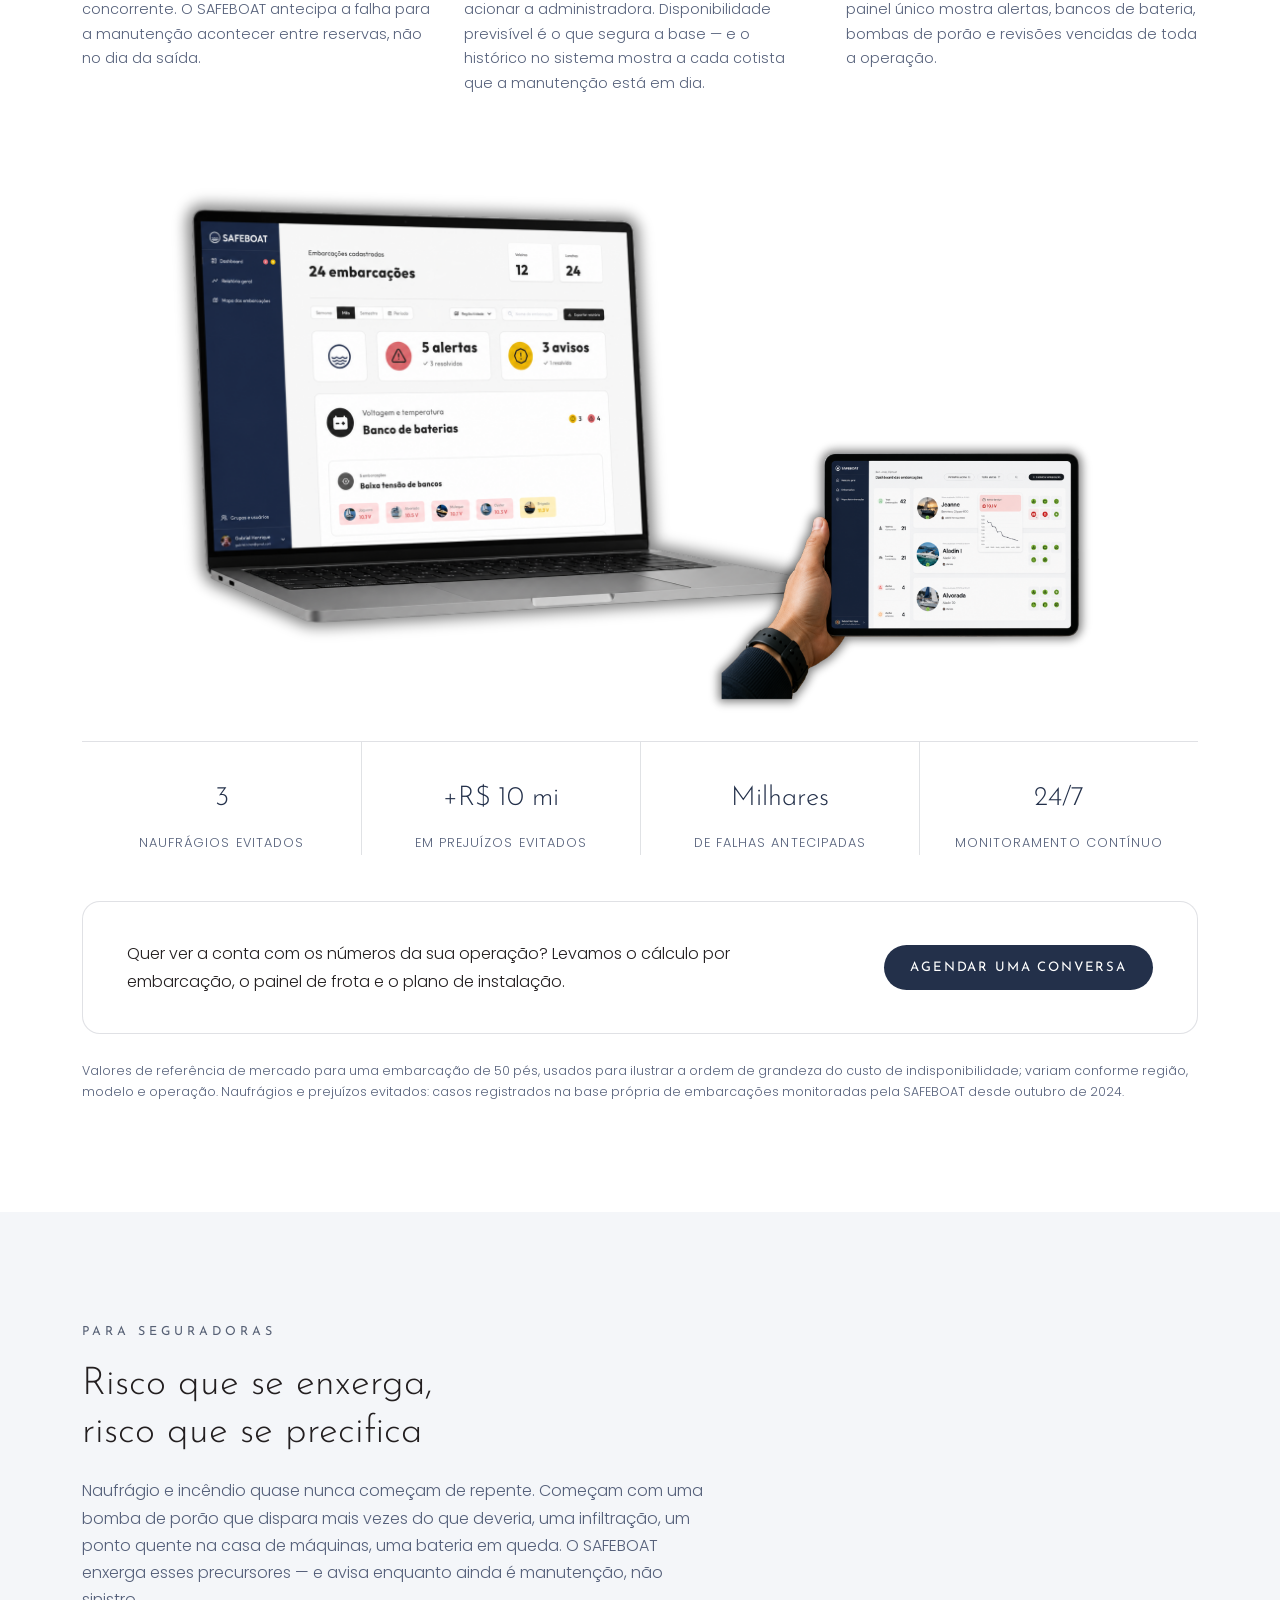
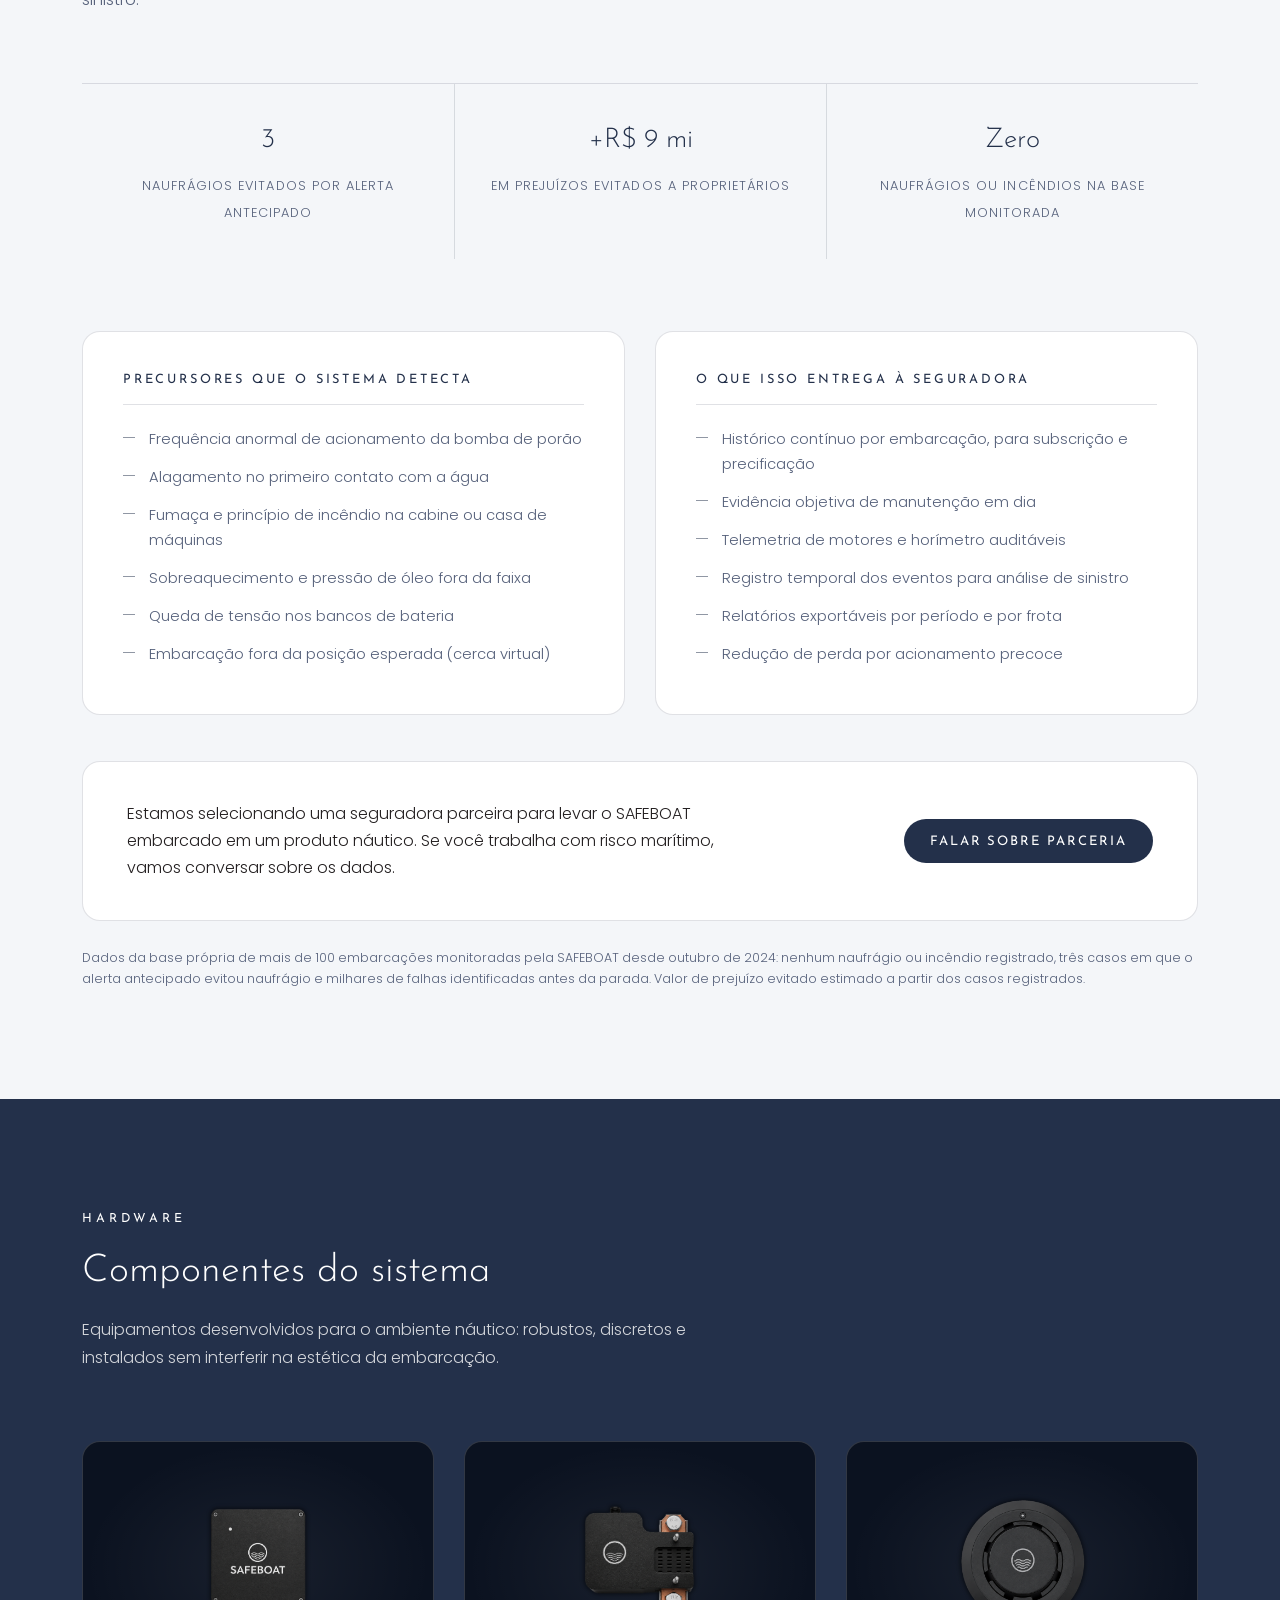
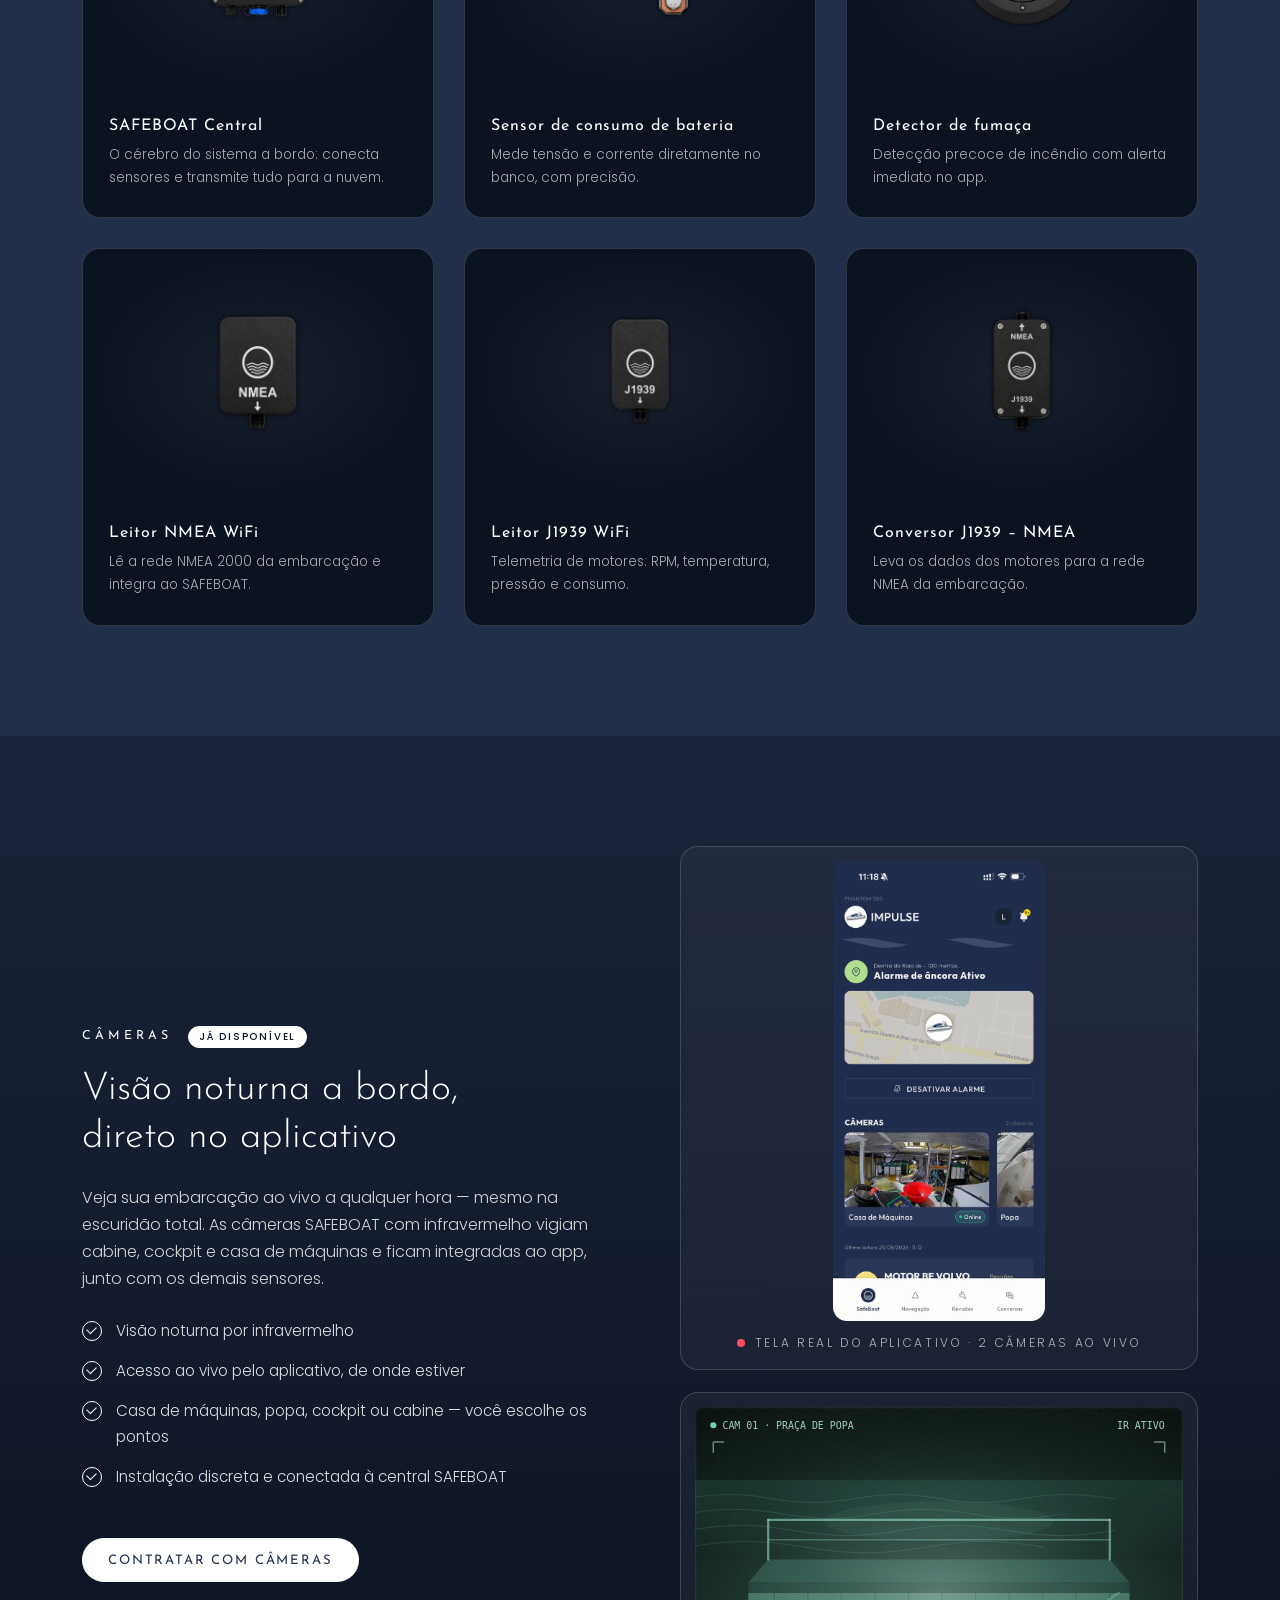
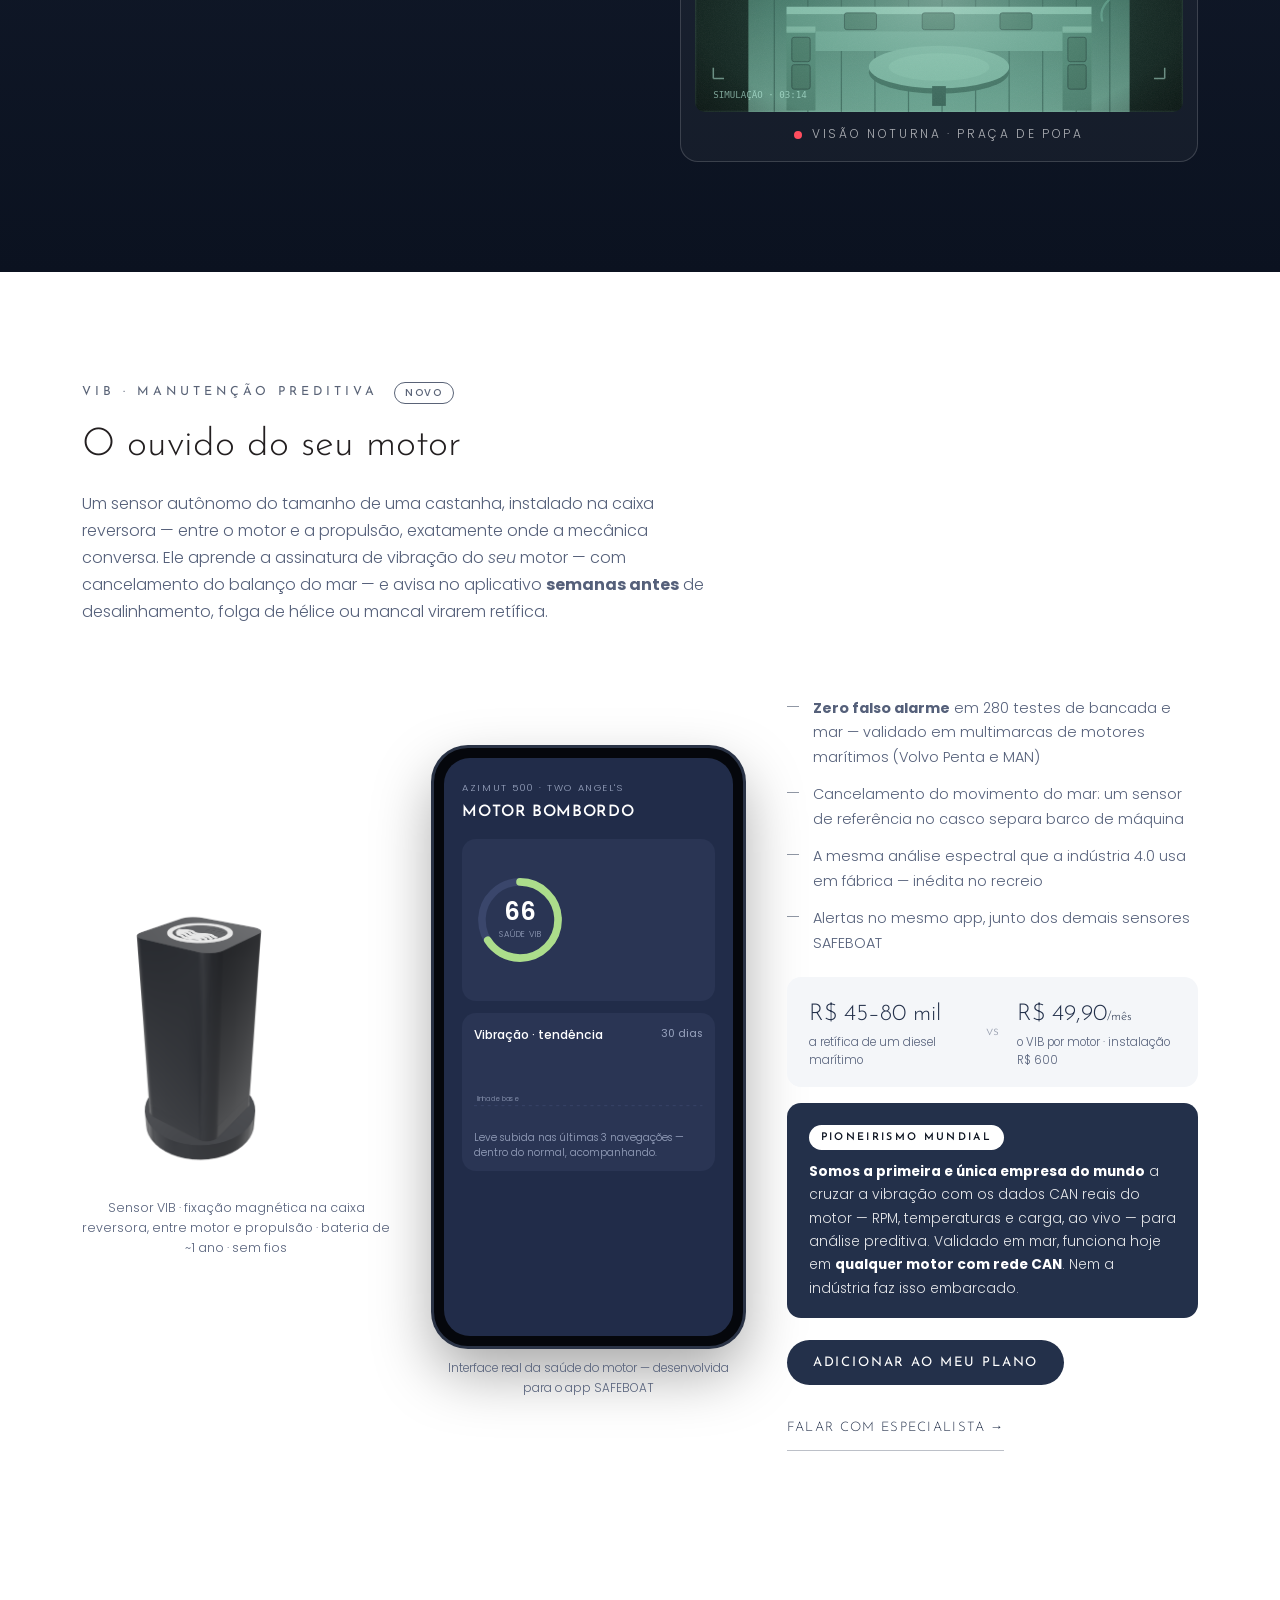
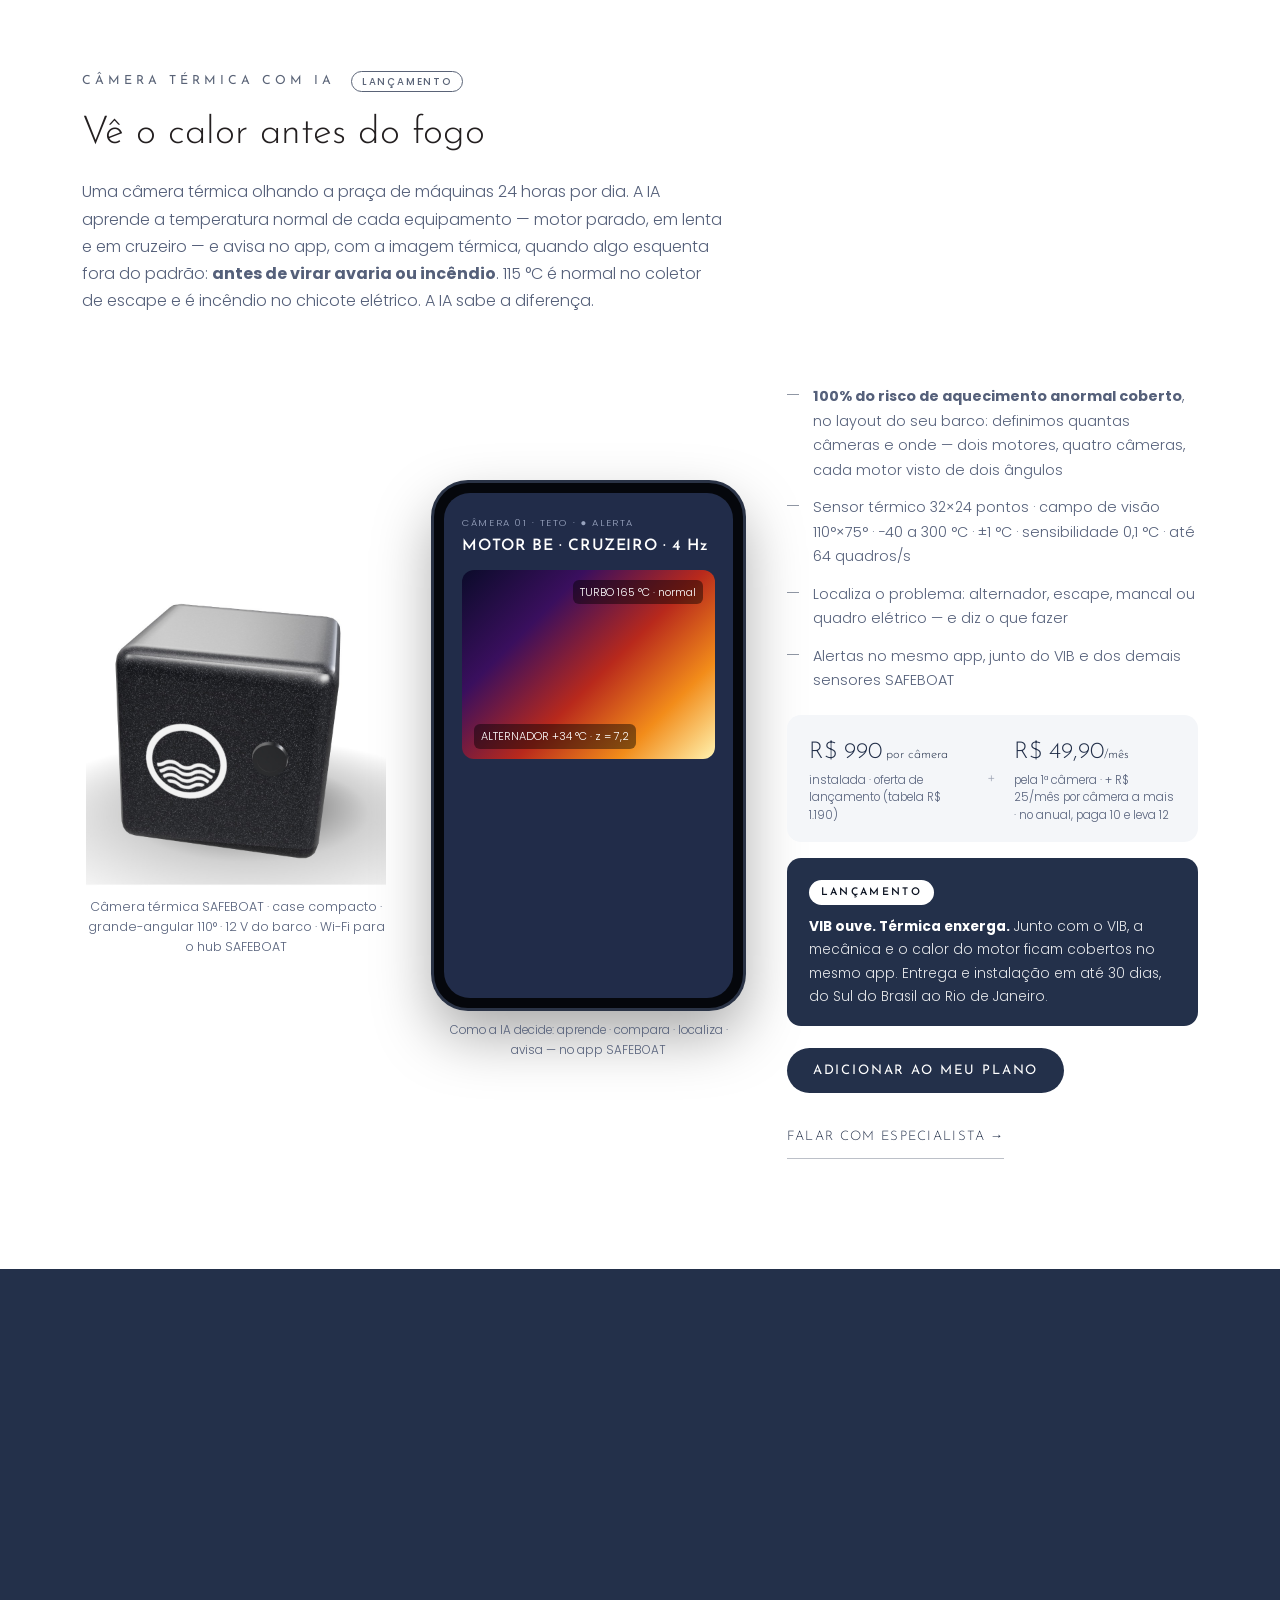
==== commit 5fdb343e: "Black Friday 2026: promoção no contratar e faixa na home. No plano anual, de 23 a 30/11 (horário de " ====
--- a/index.html
+++ b/index.html
@@ -65,6 +65,7 @@
   </div>
   <div class="contentor hero-grade">
     <div class="hero-texto revela">
+      <div class="bf-faixa-home" id="bfFaixaHome" hidden><b>Black Friday SAFEBOAT · até 30/11.</b> No plano anual, a ativação do kit e a instalação são por nossa conta: você economiza a partir de R$ 2.100. Vale para os 15 primeiros barcos. <a href="contratar.html#montar">Montar meu plano</a></div>
       <p class="olho">Monitoramento preditivo 24h</p>
       <h1>Você navega.<br>O SAFEBOAT <em>AI</em> cuida do resto.</h1>
       <p class="hero-sub">Bateria, porão, motores e casa de máquinas monitorados 24&nbsp;horas. O SAFEBOAT avisa antes — antes de estragar seu fim de semana, antes de virar prejuízo.</p>
@@ -705,5 +706,19 @@
 </footer>
 
 <script src="script.js"></script>
+<script>
+/* Black Friday 2026: a faixa some sozinha depois de 30/11 (horário de Brasília).
+   Em localhost, ?bf=1 força a promoção para conferir o layout. */
+(function () {
+  var ini = new Date('2026-11-23T00:00:00-03:00');
+  var fim = new Date('2026-12-01T00:00:00-03:00');
+  var qs = new URLSearchParams(location.search);
+  var teste = /^(localhost|127\.0\.0\.1)$/.test(location.hostname) && qs.get('bf') === '1';
+  if (teste || (Date.now() >= ini.getTime() && Date.now() < fim.getTime())) {
+    var el = document.getElementById('bfFaixaHome');
+    if (el) el.hidden = false;
+  }
+})();
+</script>
 </body>
 </html>
--- a/styles.css
+++ b/styles.css
@@ -140,6 +140,14 @@
   padding: 0;
 }
 #hamburguer span { width: 22px; height: 1.5px; background: var(--branco); transition: 0.3s; }
+
+/* Black Friday 2026 (23 a 30/11) — some sozinho depois do prazo */
+.bf-faixa-home { background: #F5A11C; color: #0B1220; text-align: left; padding: 12px 16px; font-size: 0.92rem; line-height: 1.45; border-radius: 12px; margin: 0 0 22px; max-width: 46ch; }
+.bf-faixa-home b { font-weight: 600; }
+.bf-faixa-home a { color: inherit; font-weight: 600; text-decoration: underline; text-underline-offset: 3px; }
+@media (max-width: 760px) {
+  .bf-faixa-home { font-size: 0.86rem; padding: 10px 14px; }
+}
 
 /* ═══════════ HERO ═══════════ */
 .hero {
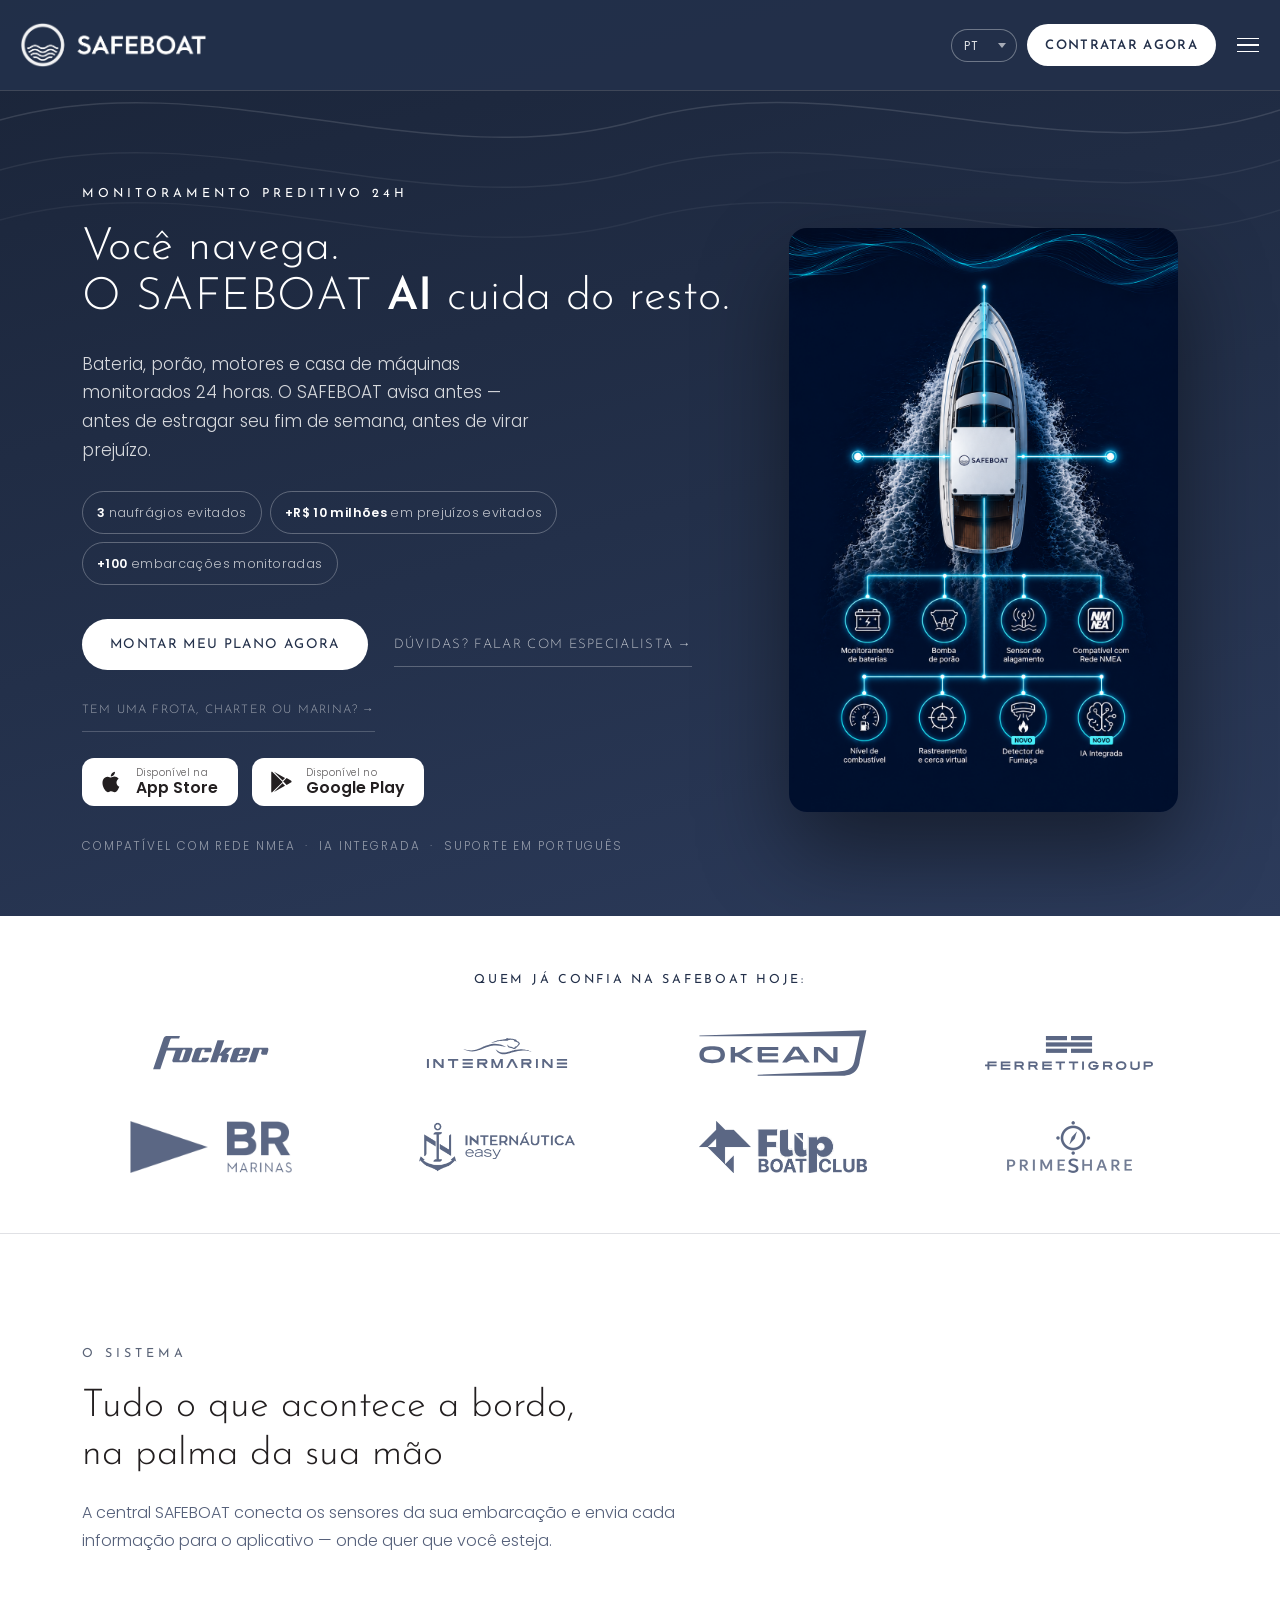
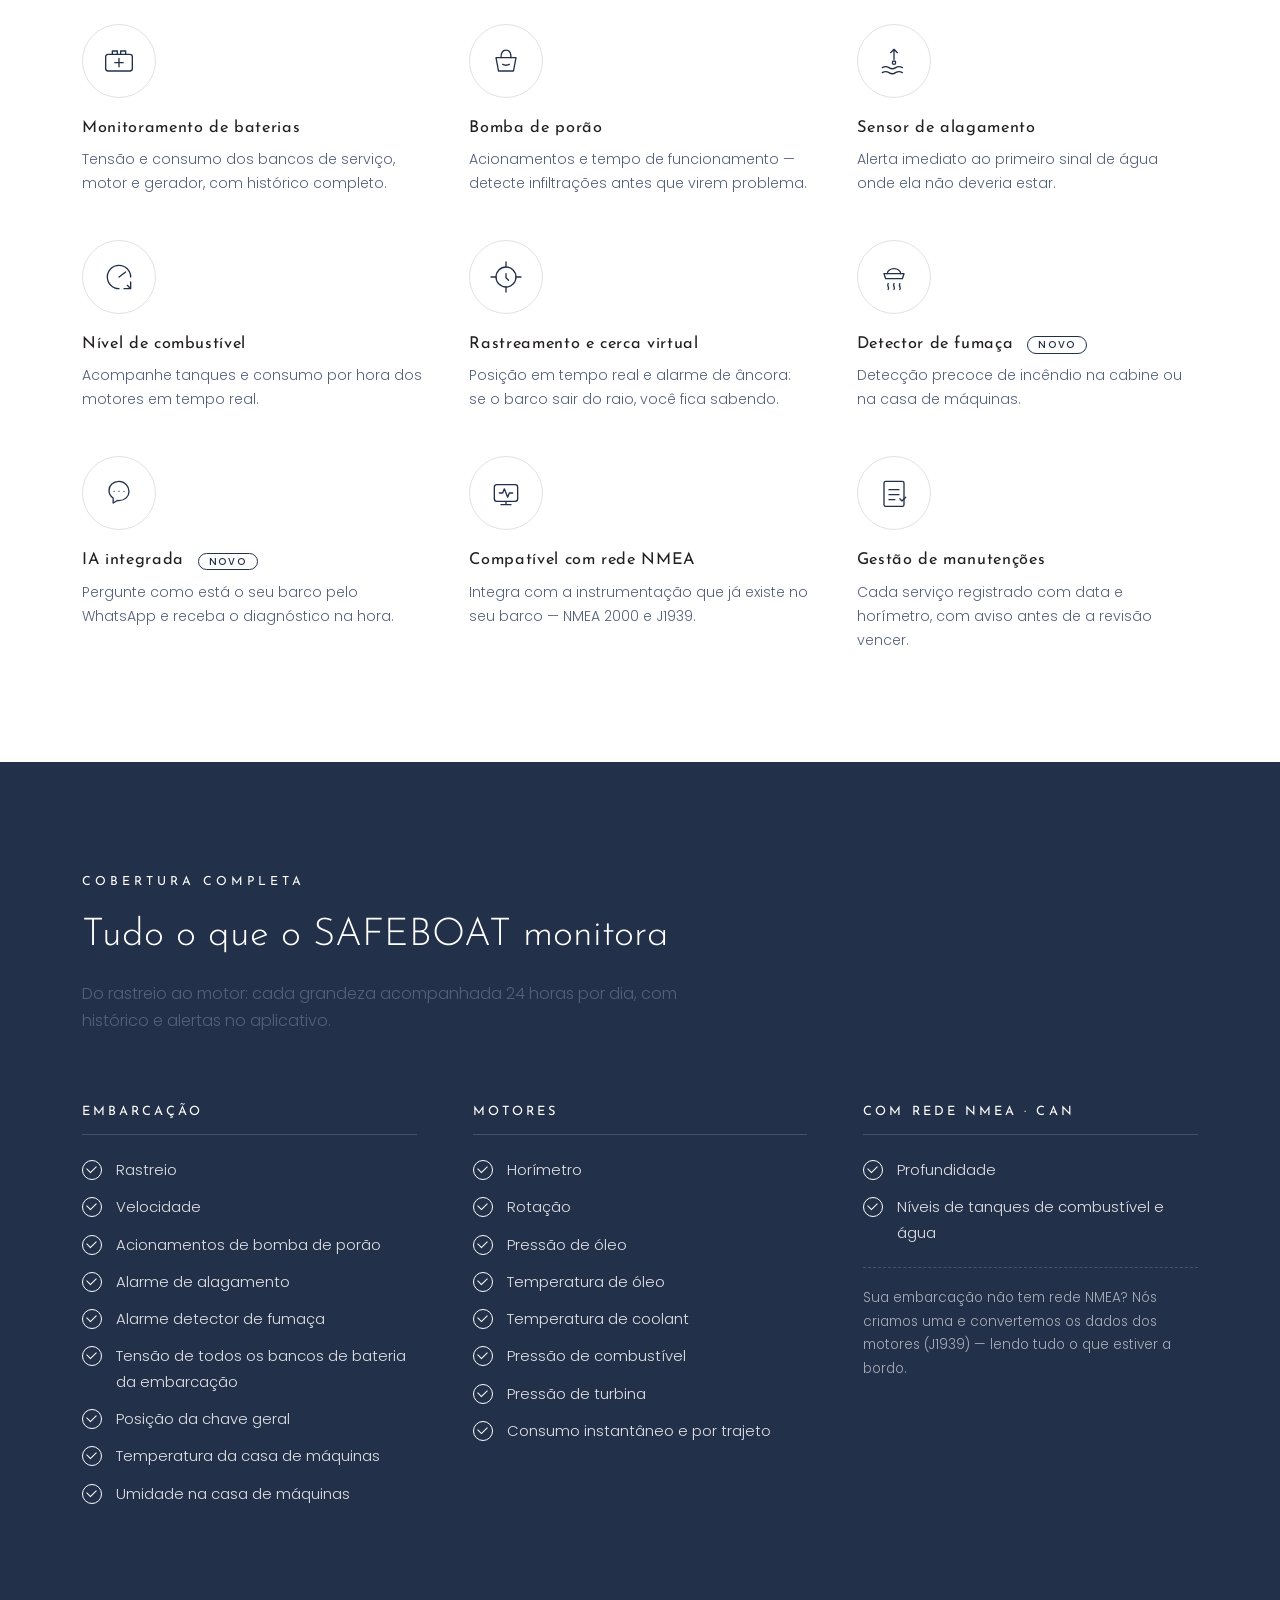
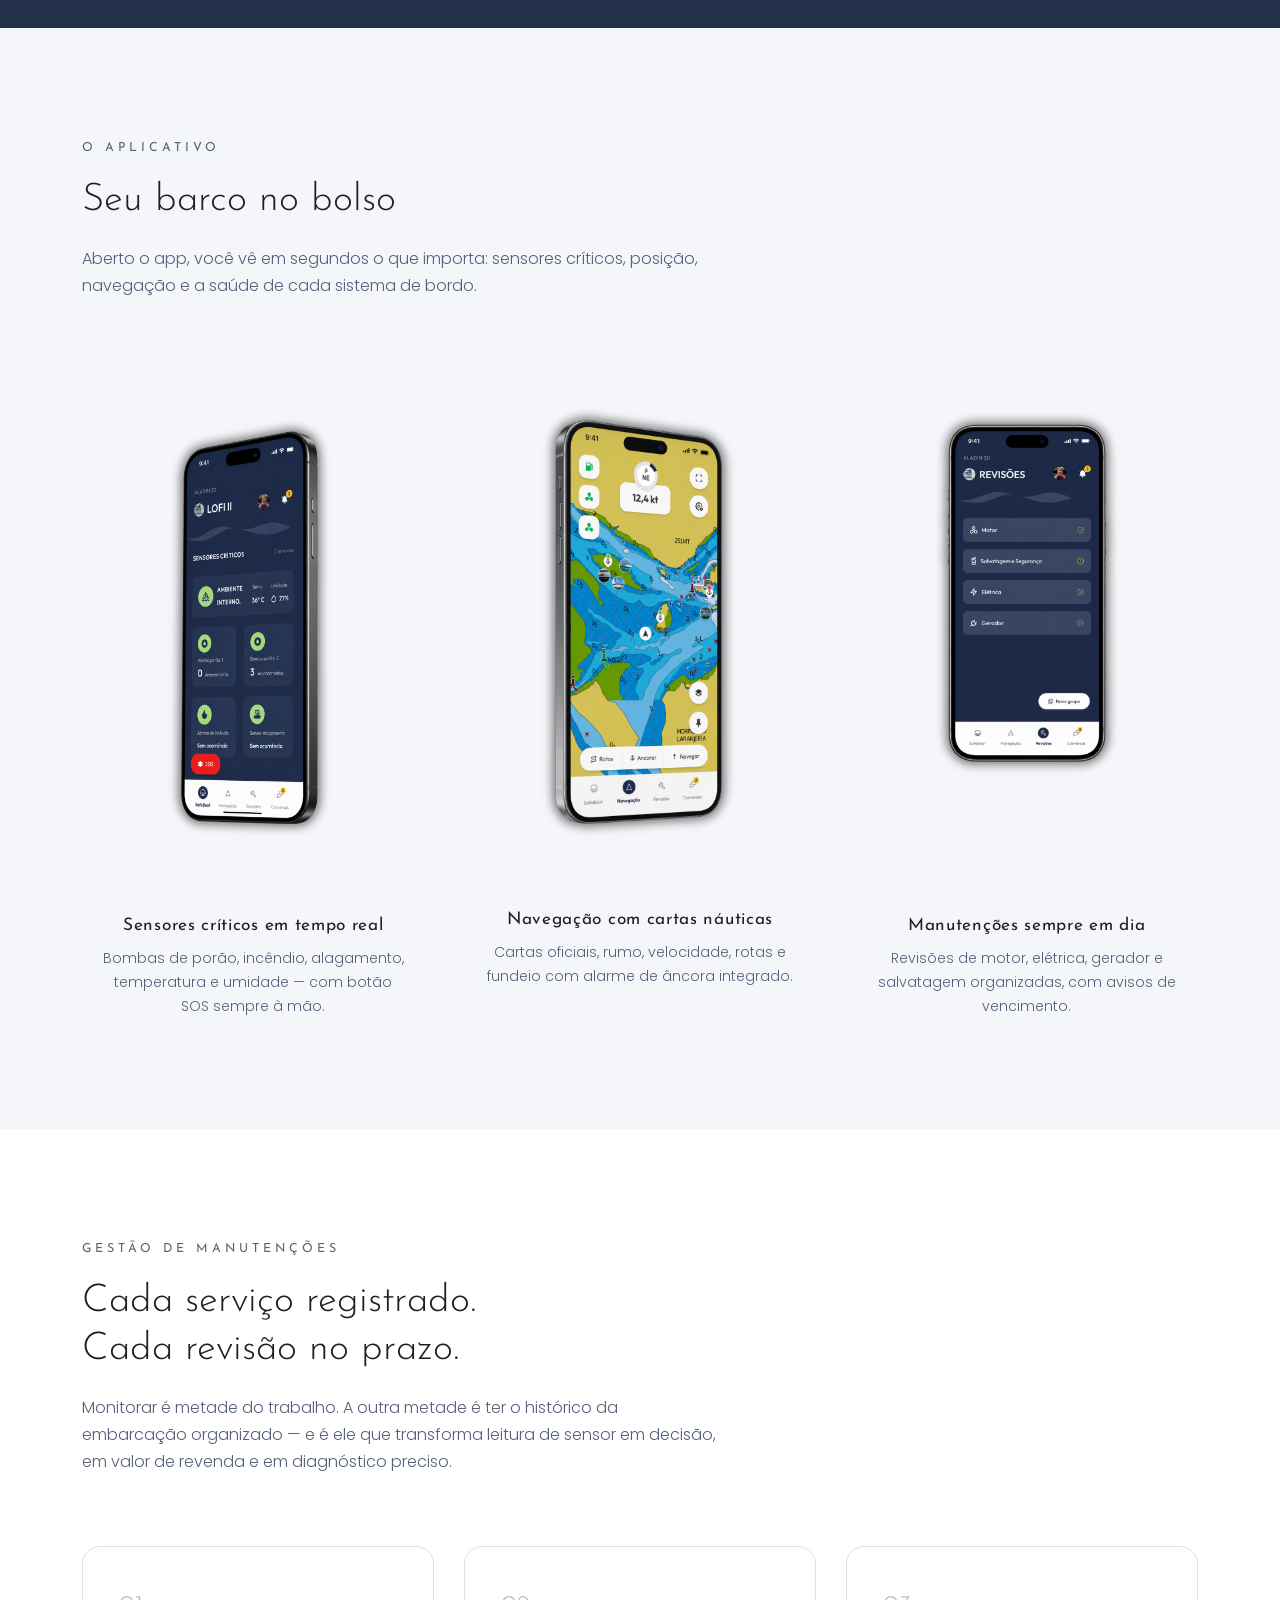
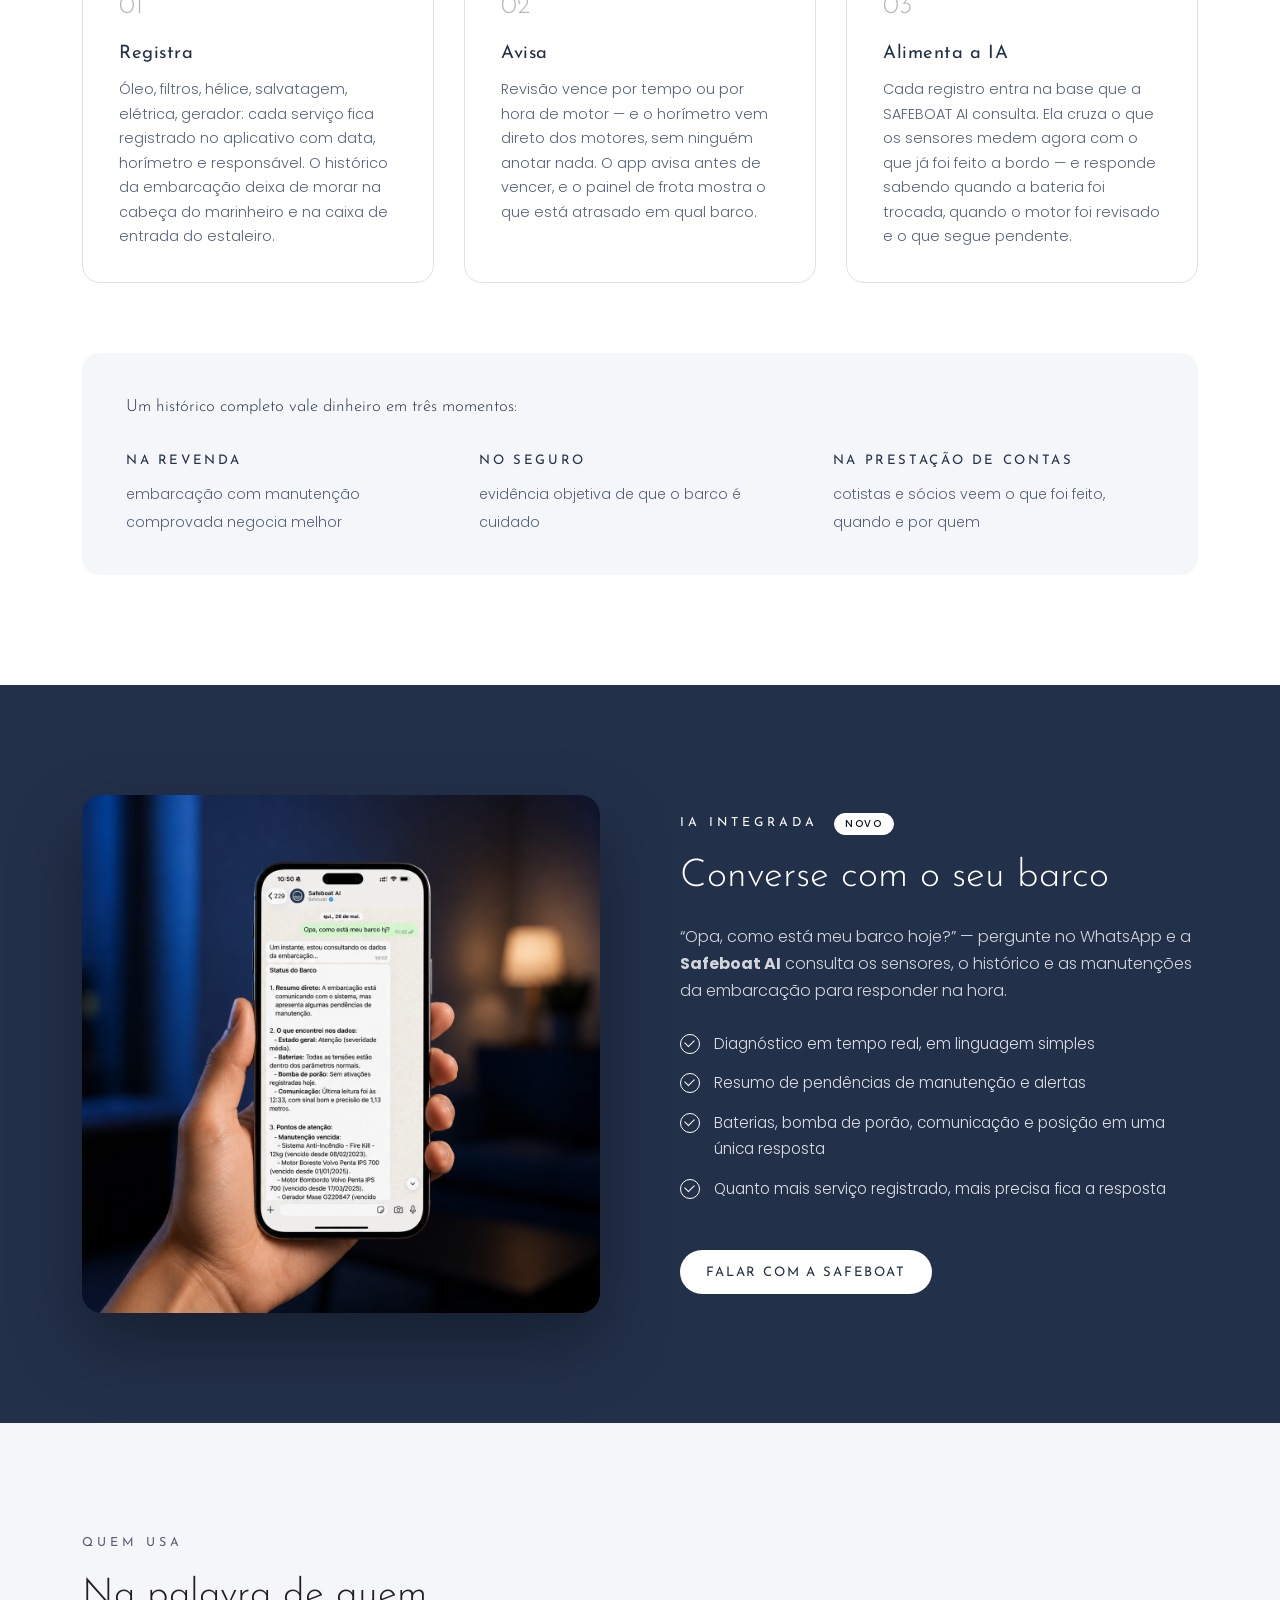
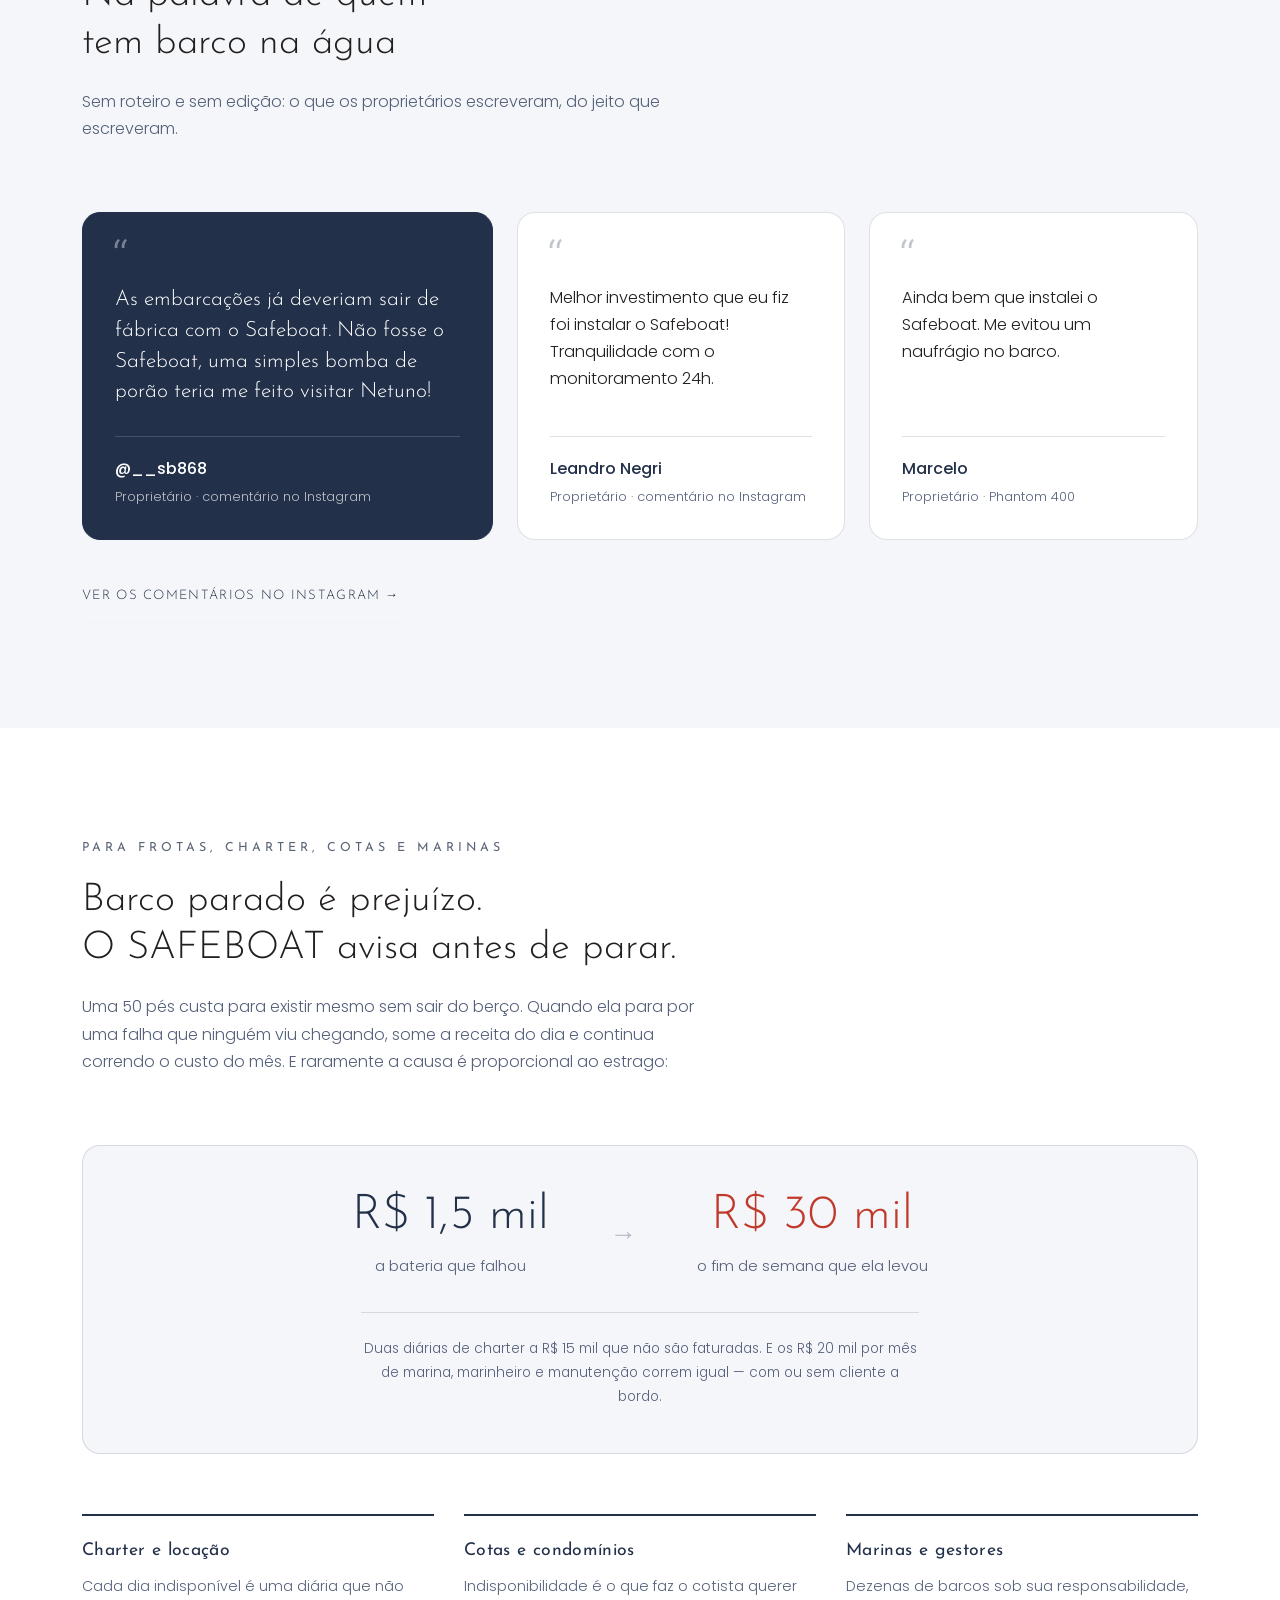
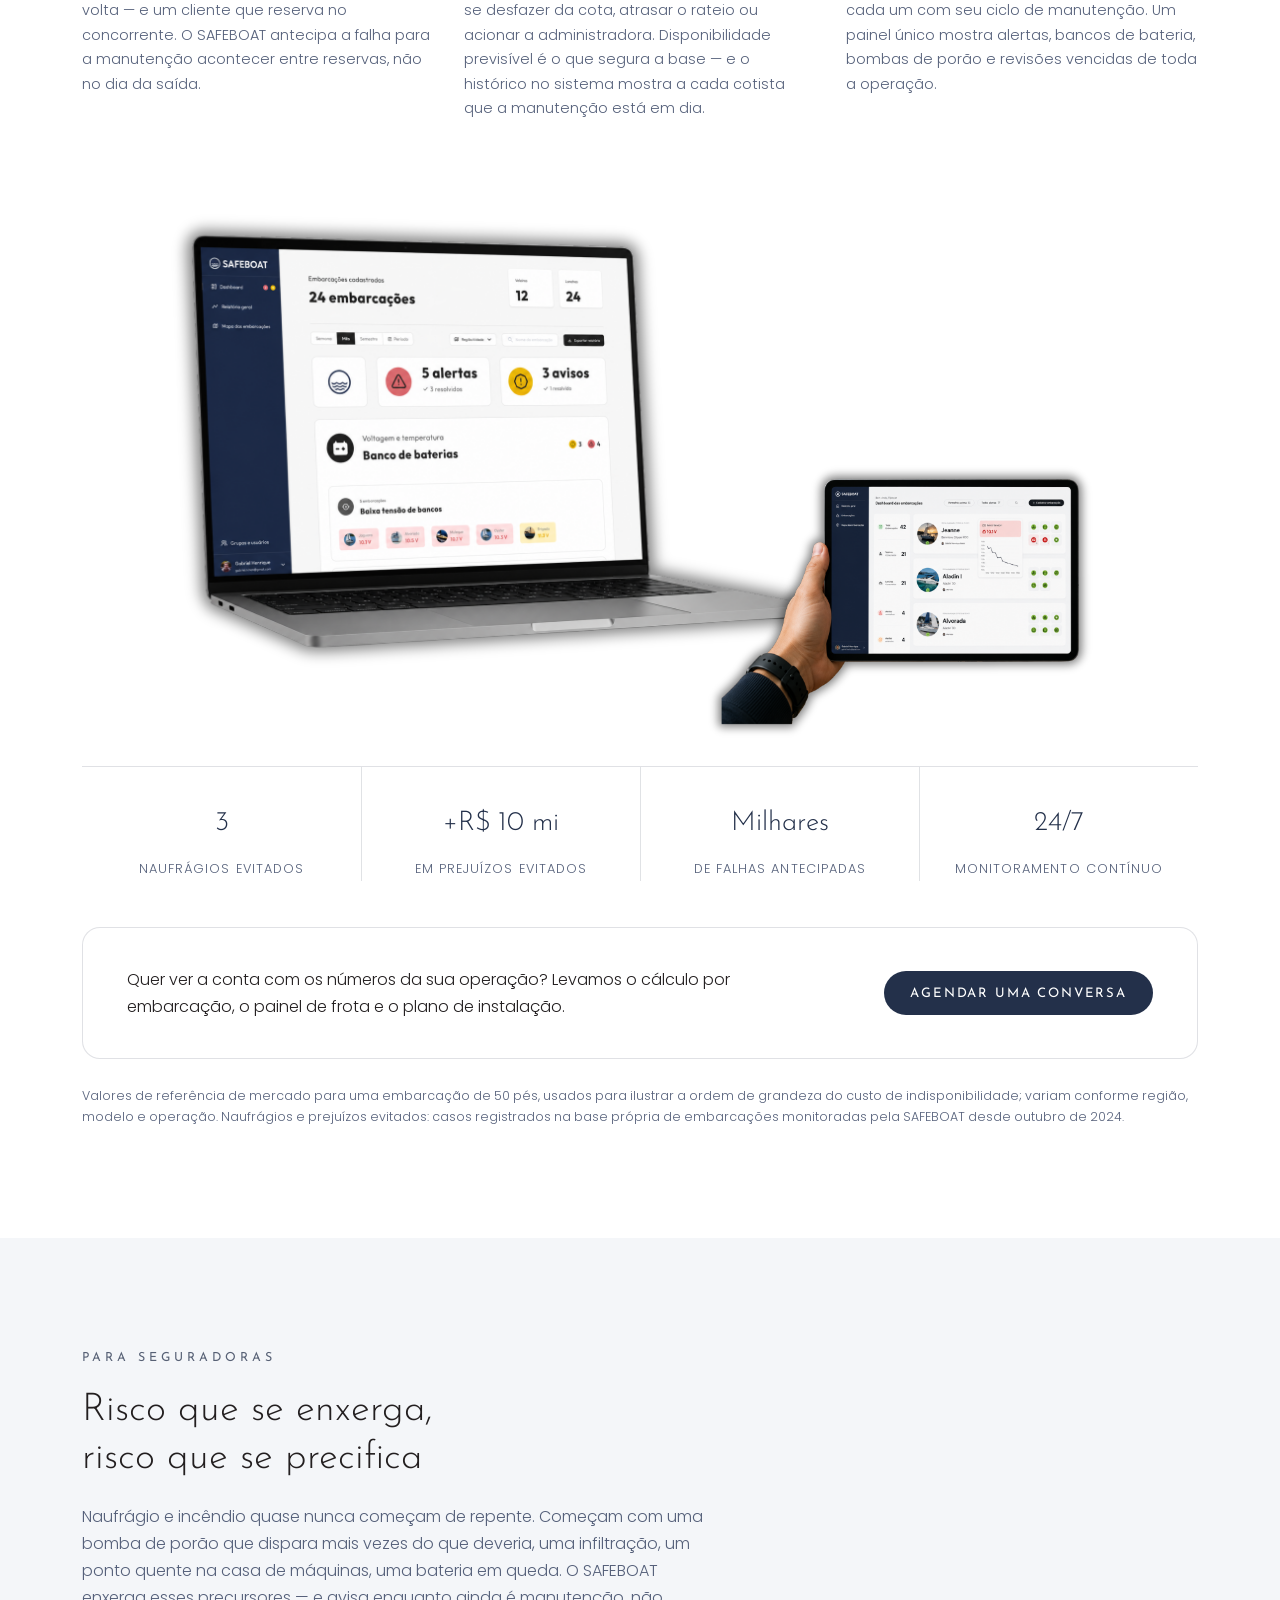
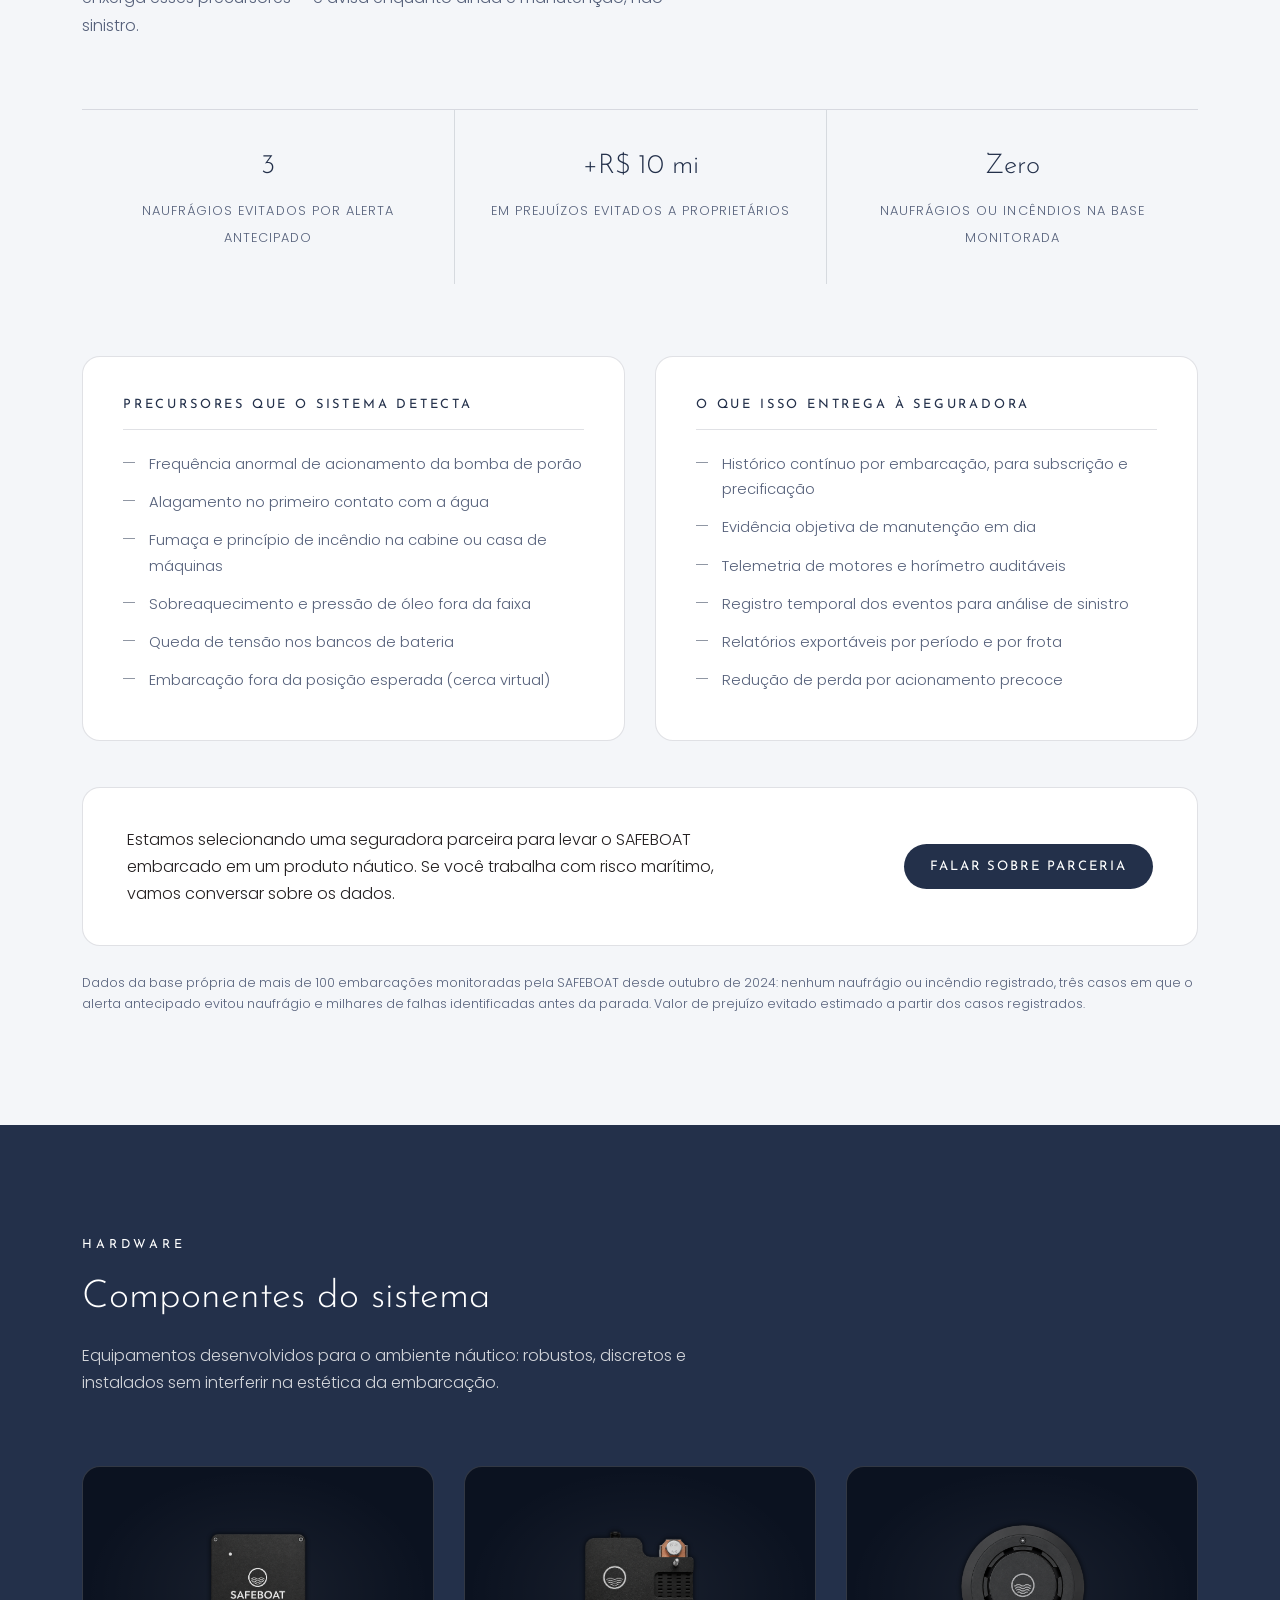
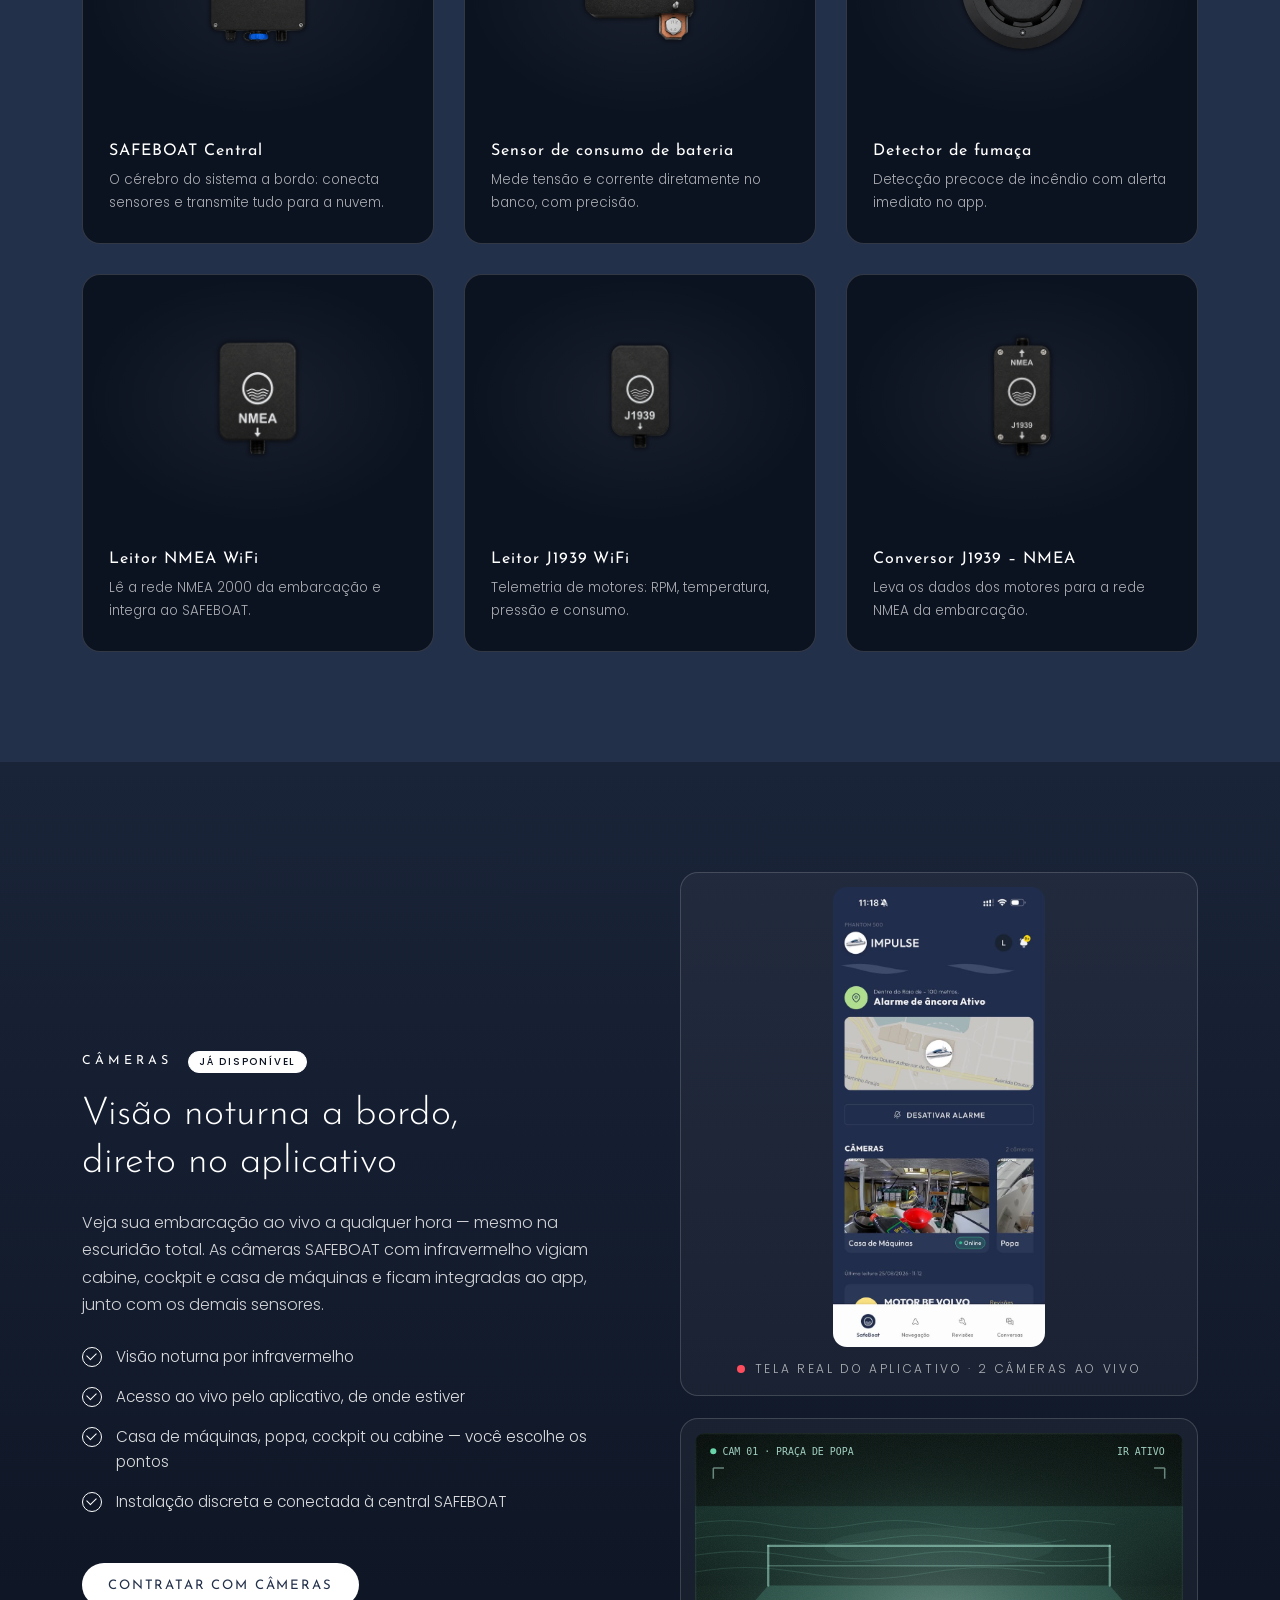
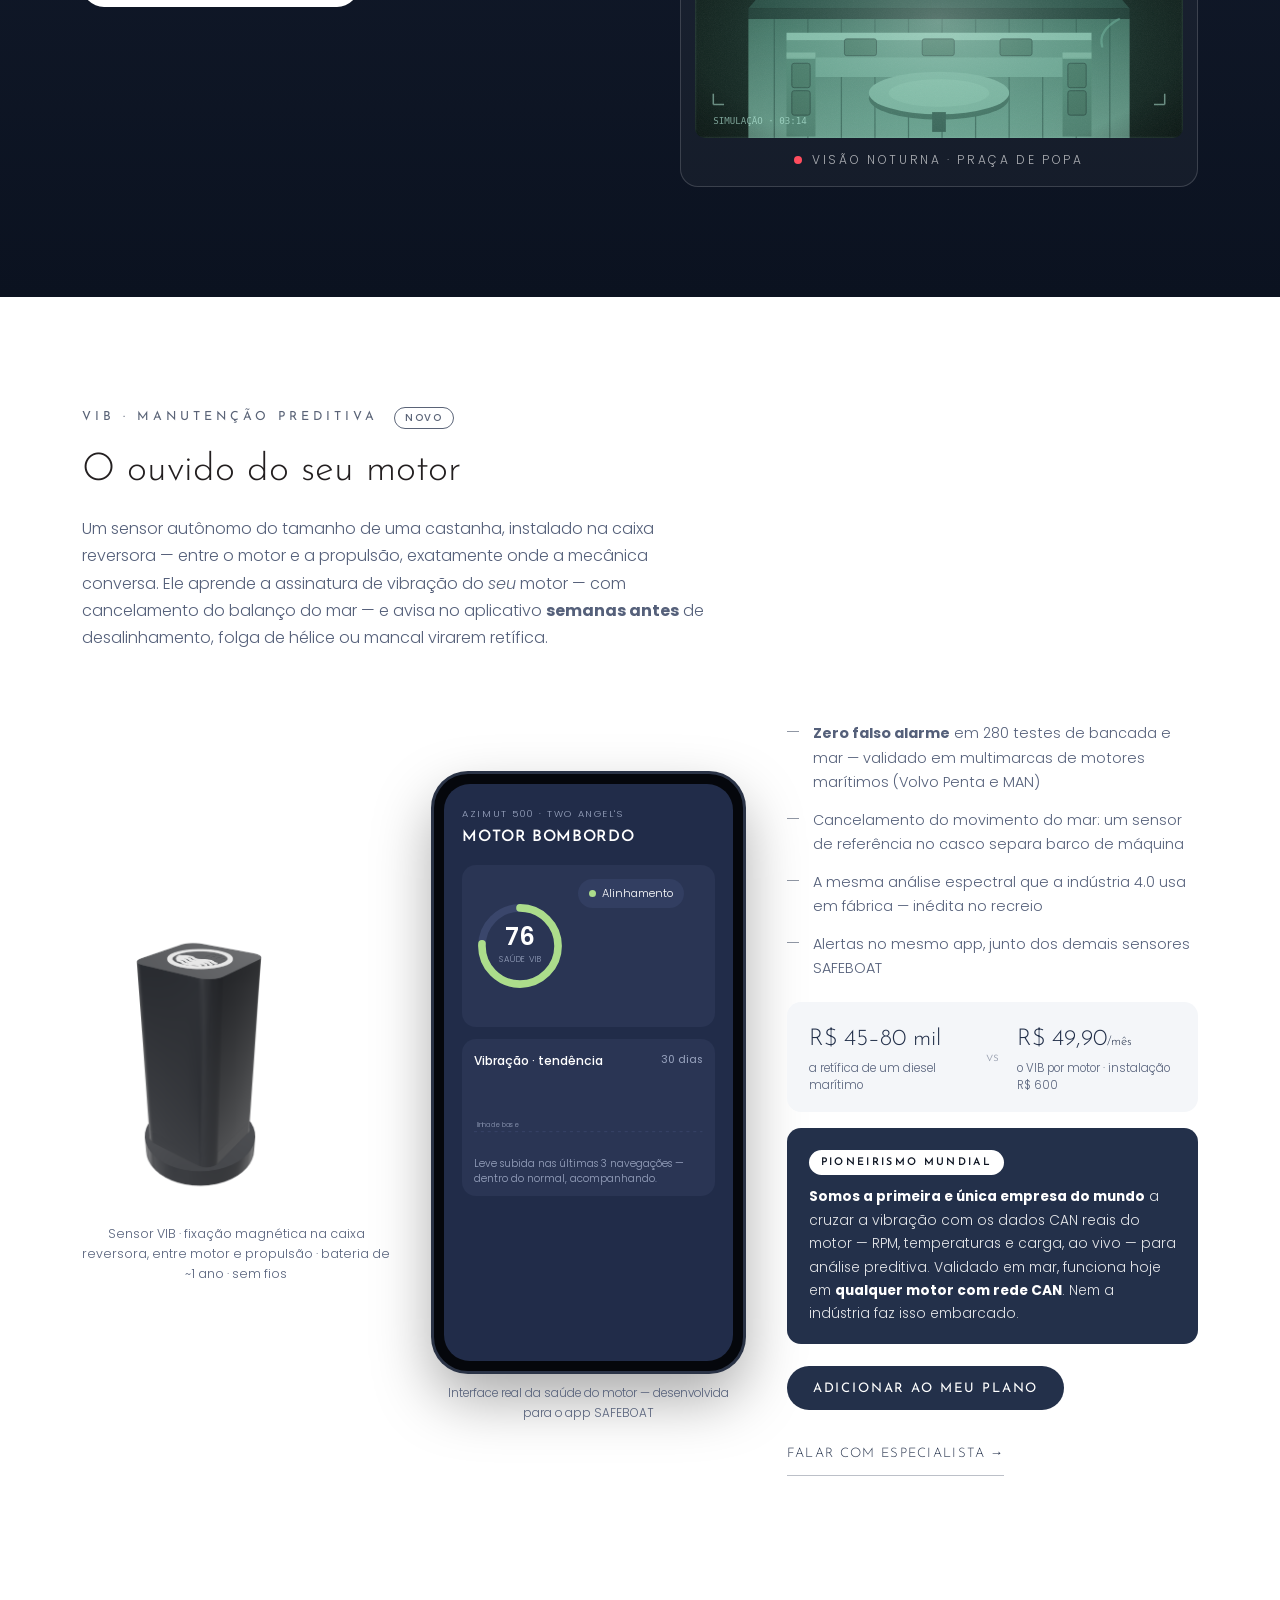
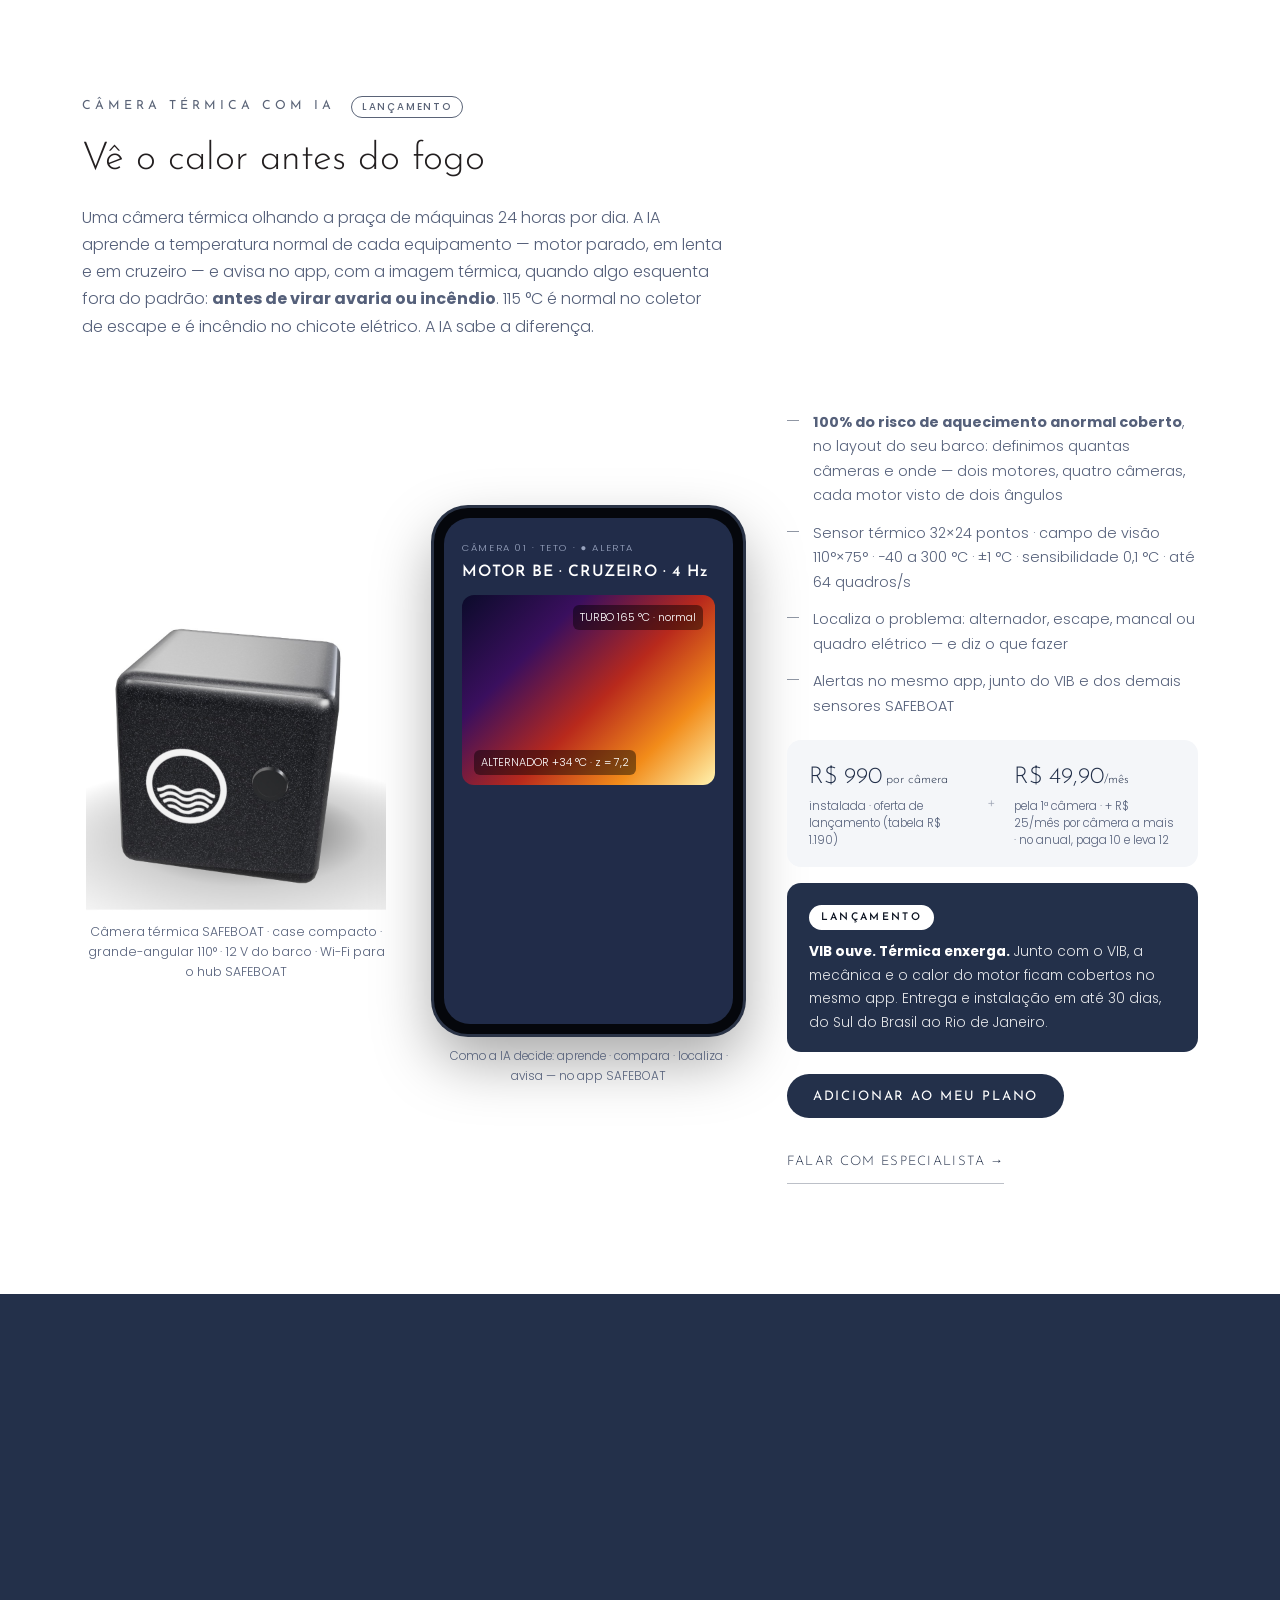
==== commit 213f3ec2: "Black Friday: início em 22/11, conversor da rede CAN por R$ 500 e texto do kit - promoção liga em 22" ====
--- a/index.html
+++ b/index.html
@@ -710,7 +710,7 @@
 /* Black Friday 2026: a faixa some sozinha depois de 30/11 (horário de Brasília).
    Em localhost, ?bf=1 força a promoção para conferir o layout. */
 (function () {
-  var ini = new Date('2026-11-23T00:00:00-03:00');
+  var ini = new Date('2026-11-22T00:00:00-03:00');
   var fim = new Date('2026-12-01T00:00:00-03:00');
   var qs = new URLSearchParams(location.search);
   var teste = /^(localhost|127\.0\.0\.1)$/.test(location.hostname) && qs.get('bf') === '1';
--- a/styles.css
+++ b/styles.css
@@ -141,7 +141,7 @@
 }
 #hamburguer span { width: 22px; height: 1.5px; background: var(--branco); transition: 0.3s; }
 
-/* Black Friday 2026 (23 a 30/11) — some sozinho depois do prazo */
+/* Black Friday 2026 (22 a 30/11) — some sozinho depois do prazo */
 .bf-faixa-home { background: #F5A11C; color: #0B1220; text-align: left; padding: 12px 16px; font-size: 0.92rem; line-height: 1.45; border-radius: 12px; margin: 0 0 22px; max-width: 46ch; }
 .bf-faixa-home b { font-weight: 600; }
 .bf-faixa-home a { color: inherit; font-weight: 600; text-decoration: underline; text-underline-offset: 3px; }
@@ -191,18 +191,28 @@
 
 /* Linha de prova: o dado real logo abaixo da promessa */
 .hero-prova {
-  display: inline-block;
-  font-size: 0.79rem;
-  letter-spacing: 0.04em;
+  display: flex;
+  flex-wrap: wrap;
+  align-items: center;
+  gap: 8px;
+  max-width: 100%;
+  box-sizing: border-box;
+  font-size: 0.78rem;
+  letter-spacing: 0.03em;
   color: rgba(255, 255, 255, 0.72);
-  padding: 12px 20px;
+  padding: 0;
+  border: none;
+  border-radius: 0;
+  margin-bottom: 34px;
+}
+.hero-prova .hp {
+  white-space: nowrap;
+  padding: 10px 14px;
   border: 1px solid rgba(255, 255, 255, 0.28);
   border-radius: 99px;
-  margin-bottom: 34px;
-}
+}
+.hero-prova .hp-sep { display: none; }
 .hero-prova strong { color: var(--acento); font-weight: 600; }
-.hero-prova .hp { white-space: nowrap; }
-.hero-prova .hp-sep { color: rgba(255, 255, 255, 0.3); margin: 0 4px; }
 
 .hero-acoes {
   display: flex;
@@ -972,19 +982,24 @@
   .camera-app img { max-height: 400px; }
 }
 
-/* Cabeçalho: com o logo em 46px, os 8 itens pedem 1290px; com o botão, 1500px.
-   O botão sai primeiro, depois o menu aperta, e só então vira hamburguer. */
+/* Cabeçalho: o seletor de idioma e o botão Contratar agora entram além
+   dos 8 itens. Apertamos o menu antes de esconder o WhatsApp (que no
+   contratar.html é o .botao-contorno e precisa continuar visível). */
 @media (max-width: 1520px) {
-  .barra .botao-contorno { display: none; }
-}
-
-@media (max-width: 1300px) {
-  nav { gap: 18px; }
-  nav a { font-size: 0.76rem; letter-spacing: 0.1em; }
-}
-
-/* Abaixo disso os 8 itens não cabem: vira menu hamburguer */
-@media (max-width: 1150px) {
+  nav { gap: 14px; }
+  nav a { font-size: 0.74rem; letter-spacing: 0.08em; }
+  .barra-acoes { gap: 10px; }
+  header .contentor { padding-left: 20px; padding-right: 20px; }
+  .botao-contratar { padding: 11px 18px 9px; letter-spacing: 0.1em; }
+}
+
+@media (max-width: 1400px) {
+  nav { gap: 10px; }
+  nav a { font-size: 0.7rem; letter-spacing: 0.06em; }
+}
+
+/* Abaixo disso os 8 itens + idioma + Contratar não cabem: vira hamburguer */
+@media (max-width: 1280px) {
   nav {
     position: fixed;
     top: 90px;
@@ -1025,7 +1040,6 @@
   nav.aberto { max-height: 500px; }
   nav a { padding: 18px 32px; border-bottom: 1px solid rgba(255, 255, 255, 0.06); }
   #hamburguer { display: flex; }
-  .barra .botao-contorno { display: none; }
   .grade-app { grid-template-columns: 1fr; }
   .app-item img { max-height: 440px; }
   .grade-hw { grid-template-columns: 1fr; }
@@ -1043,15 +1057,17 @@
   .ct-longo { display: none; }
   .ct-curto { display: inline; }
 
-  /* Estatísticas do hero: uma por linha, sem os separadores */
+  /* Estatísticas do hero: uma por linha, num único card, sem os separadores */
   .hero-prova {
     display: flex;
     flex-direction: column;
     align-items: flex-start;
     gap: 7px;
+    border: 1px solid rgba(255, 255, 255, 0.28);
     border-radius: 16px;
     padding: 14px 18px;
   }
+  .hero-prova .hp { border: 0; padding: 0; border-radius: 0; }
   .hero-prova .hp-sep { display: none; }
 
   .kpi-seguro { grid-template-columns: 1fr; }
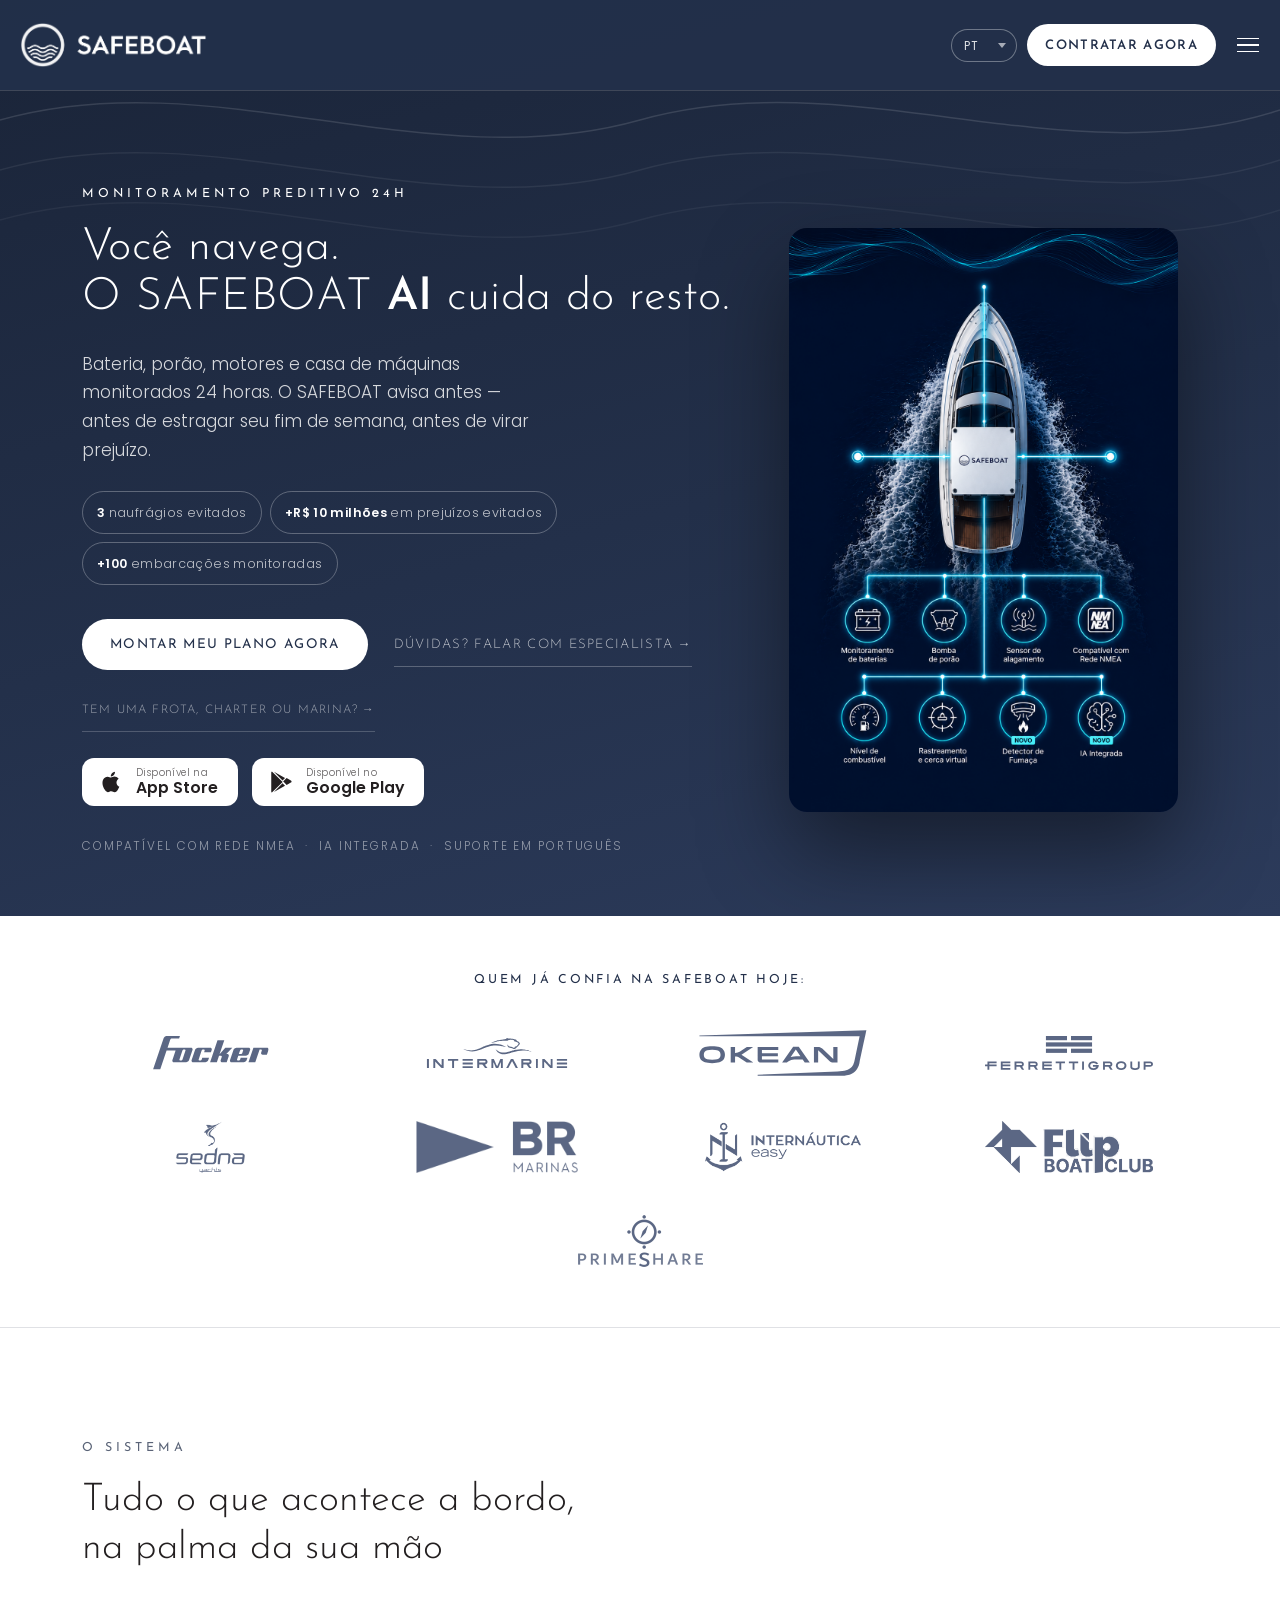
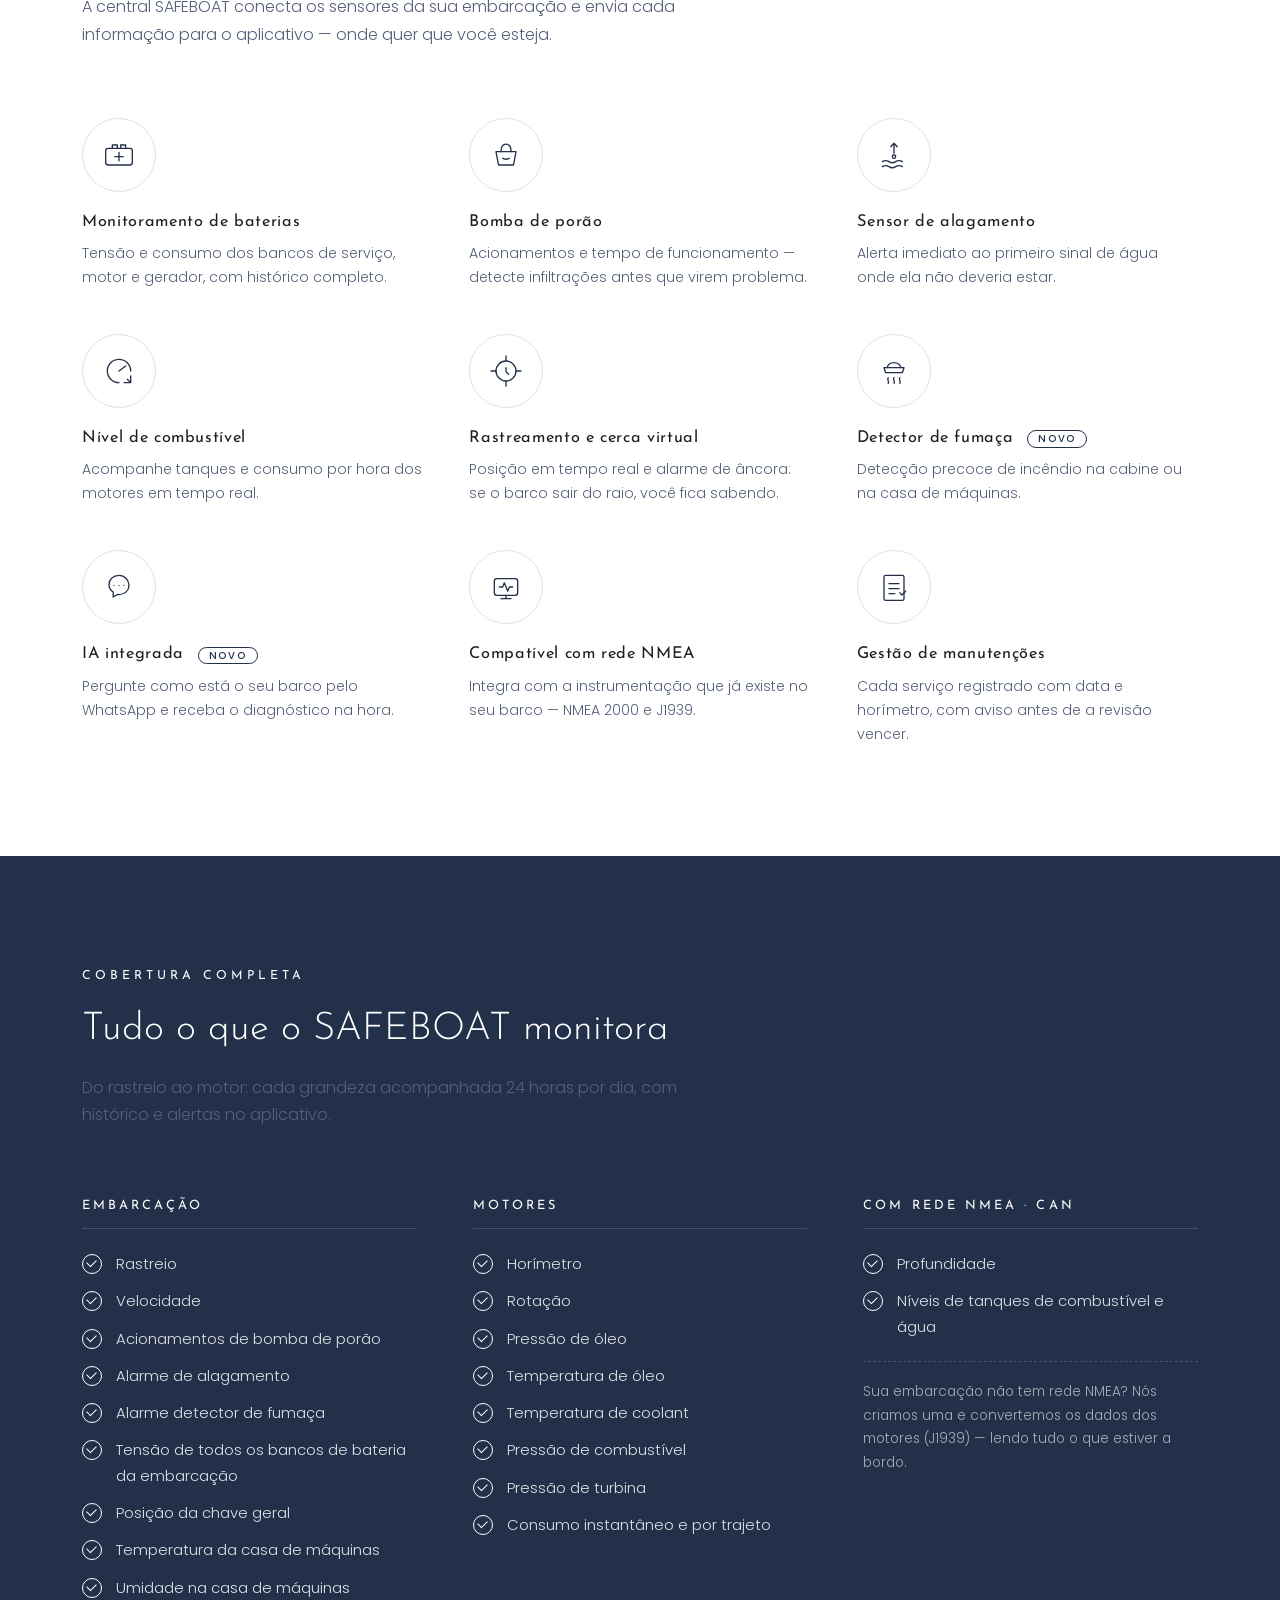
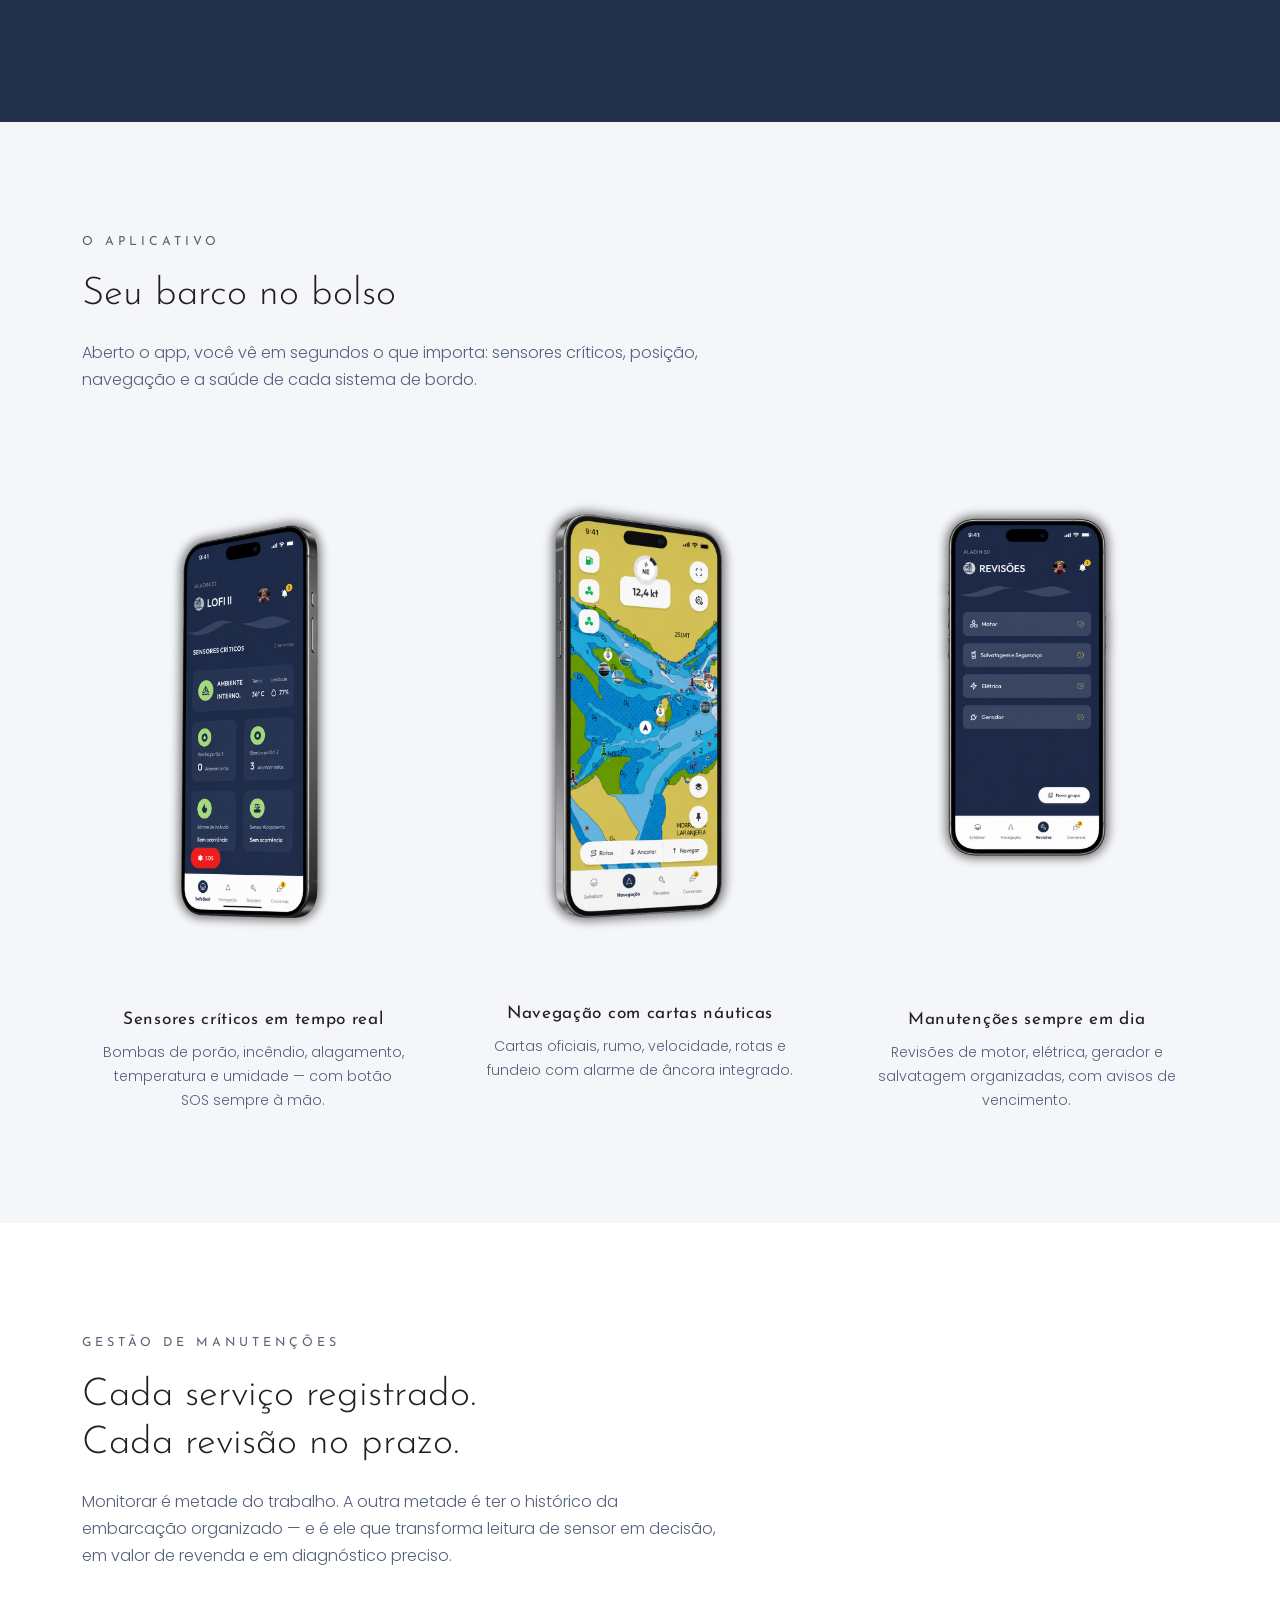
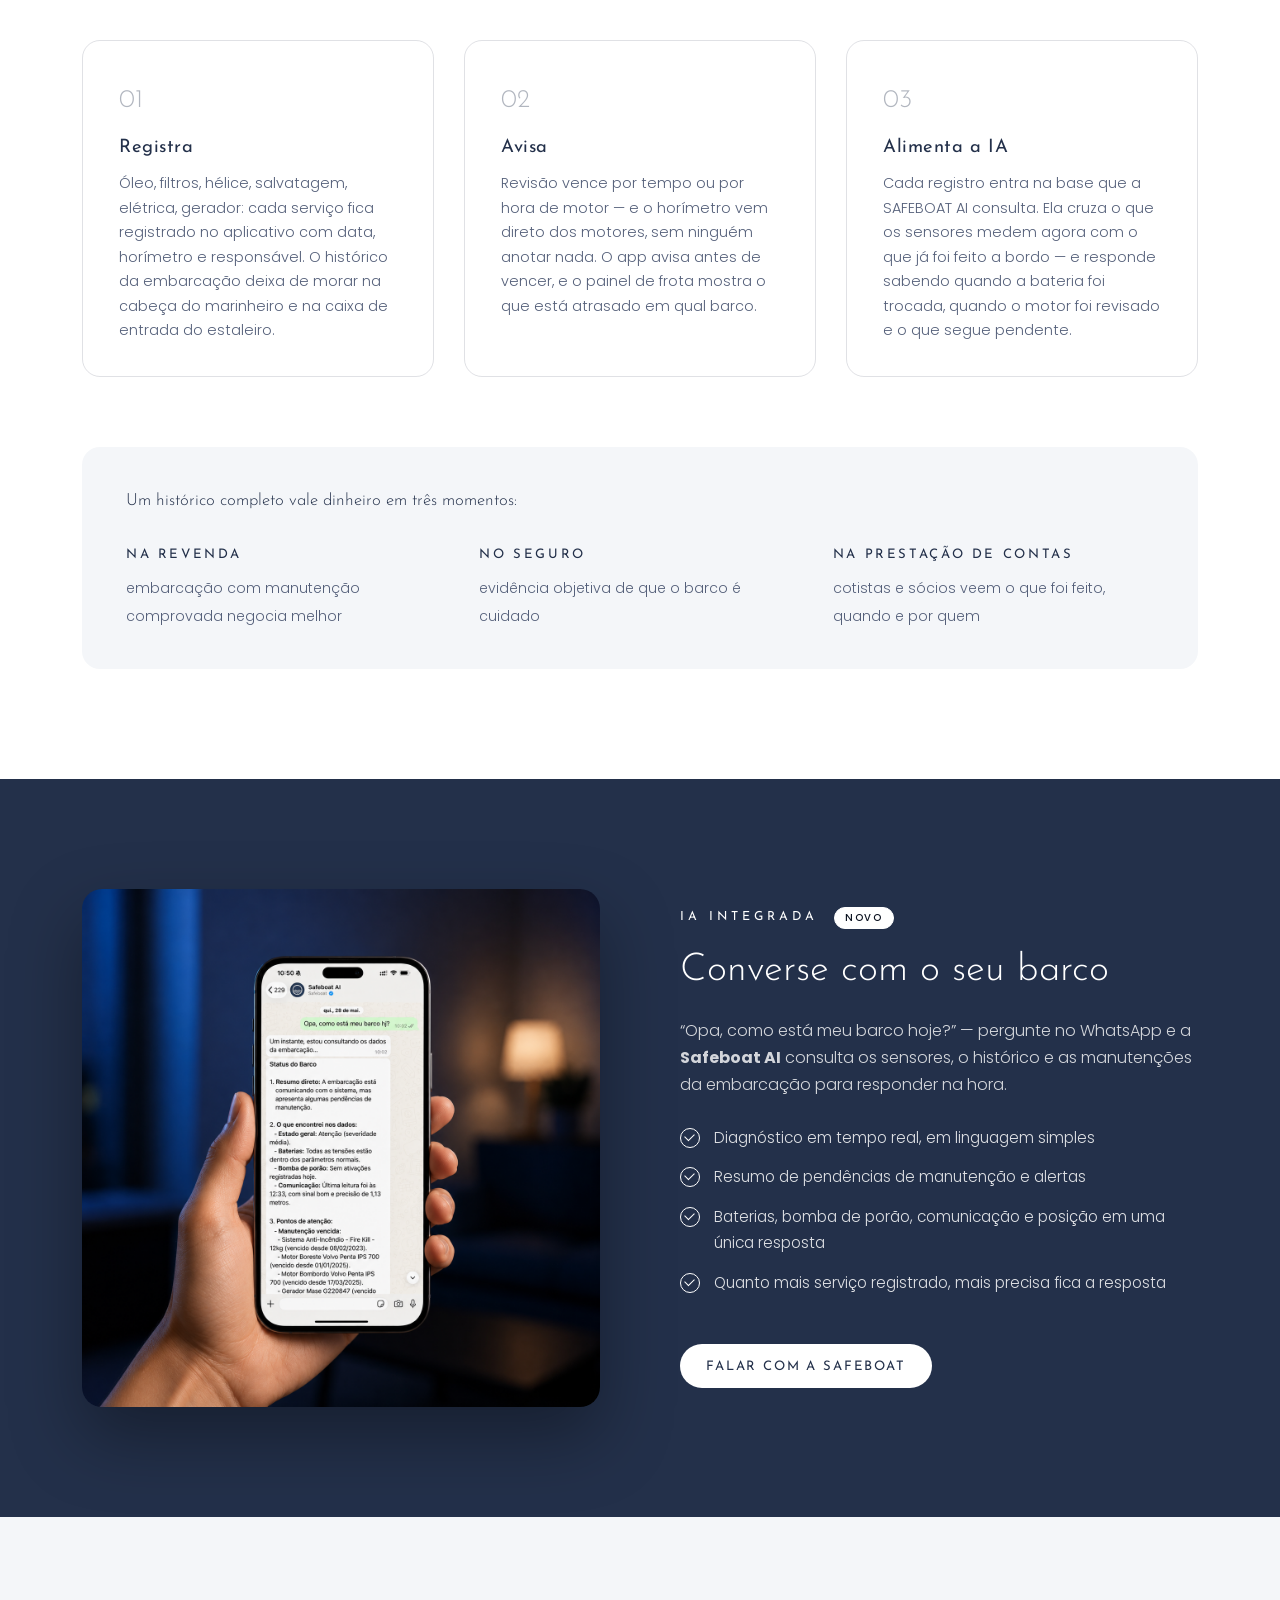
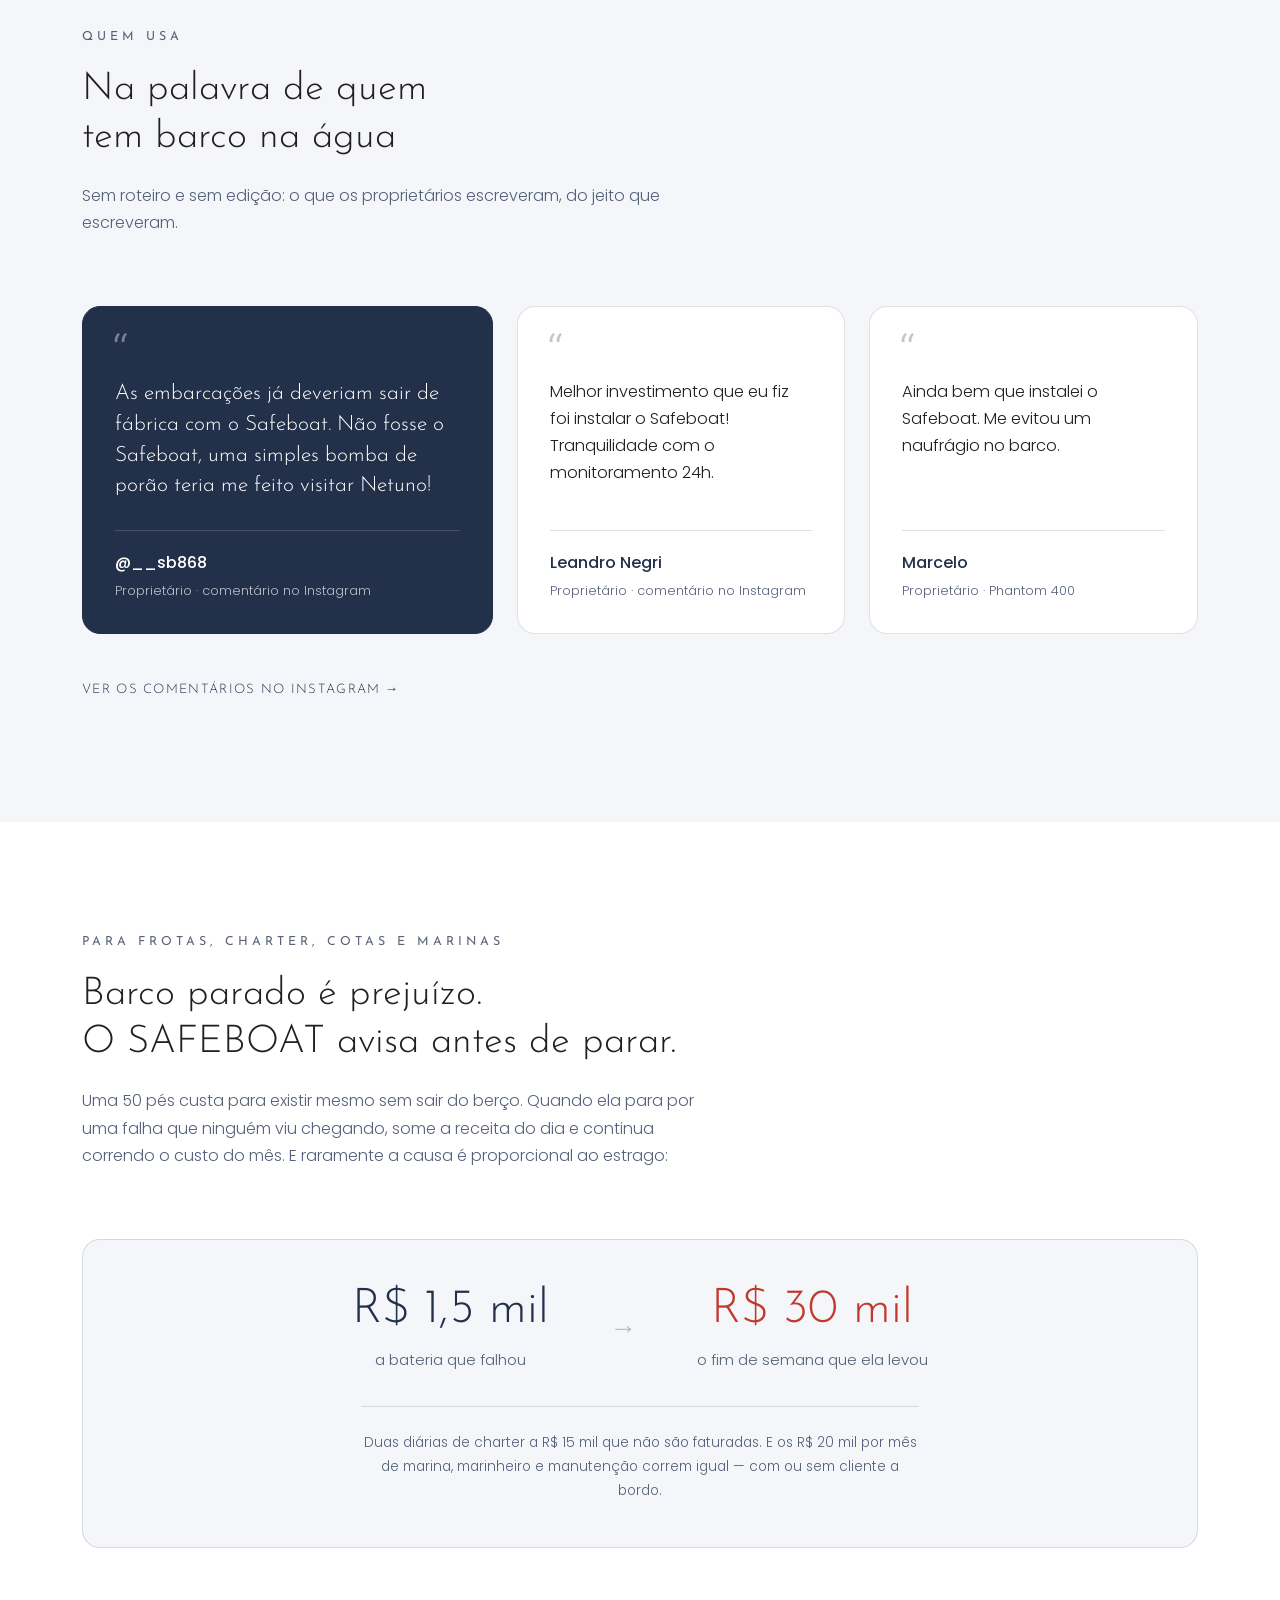
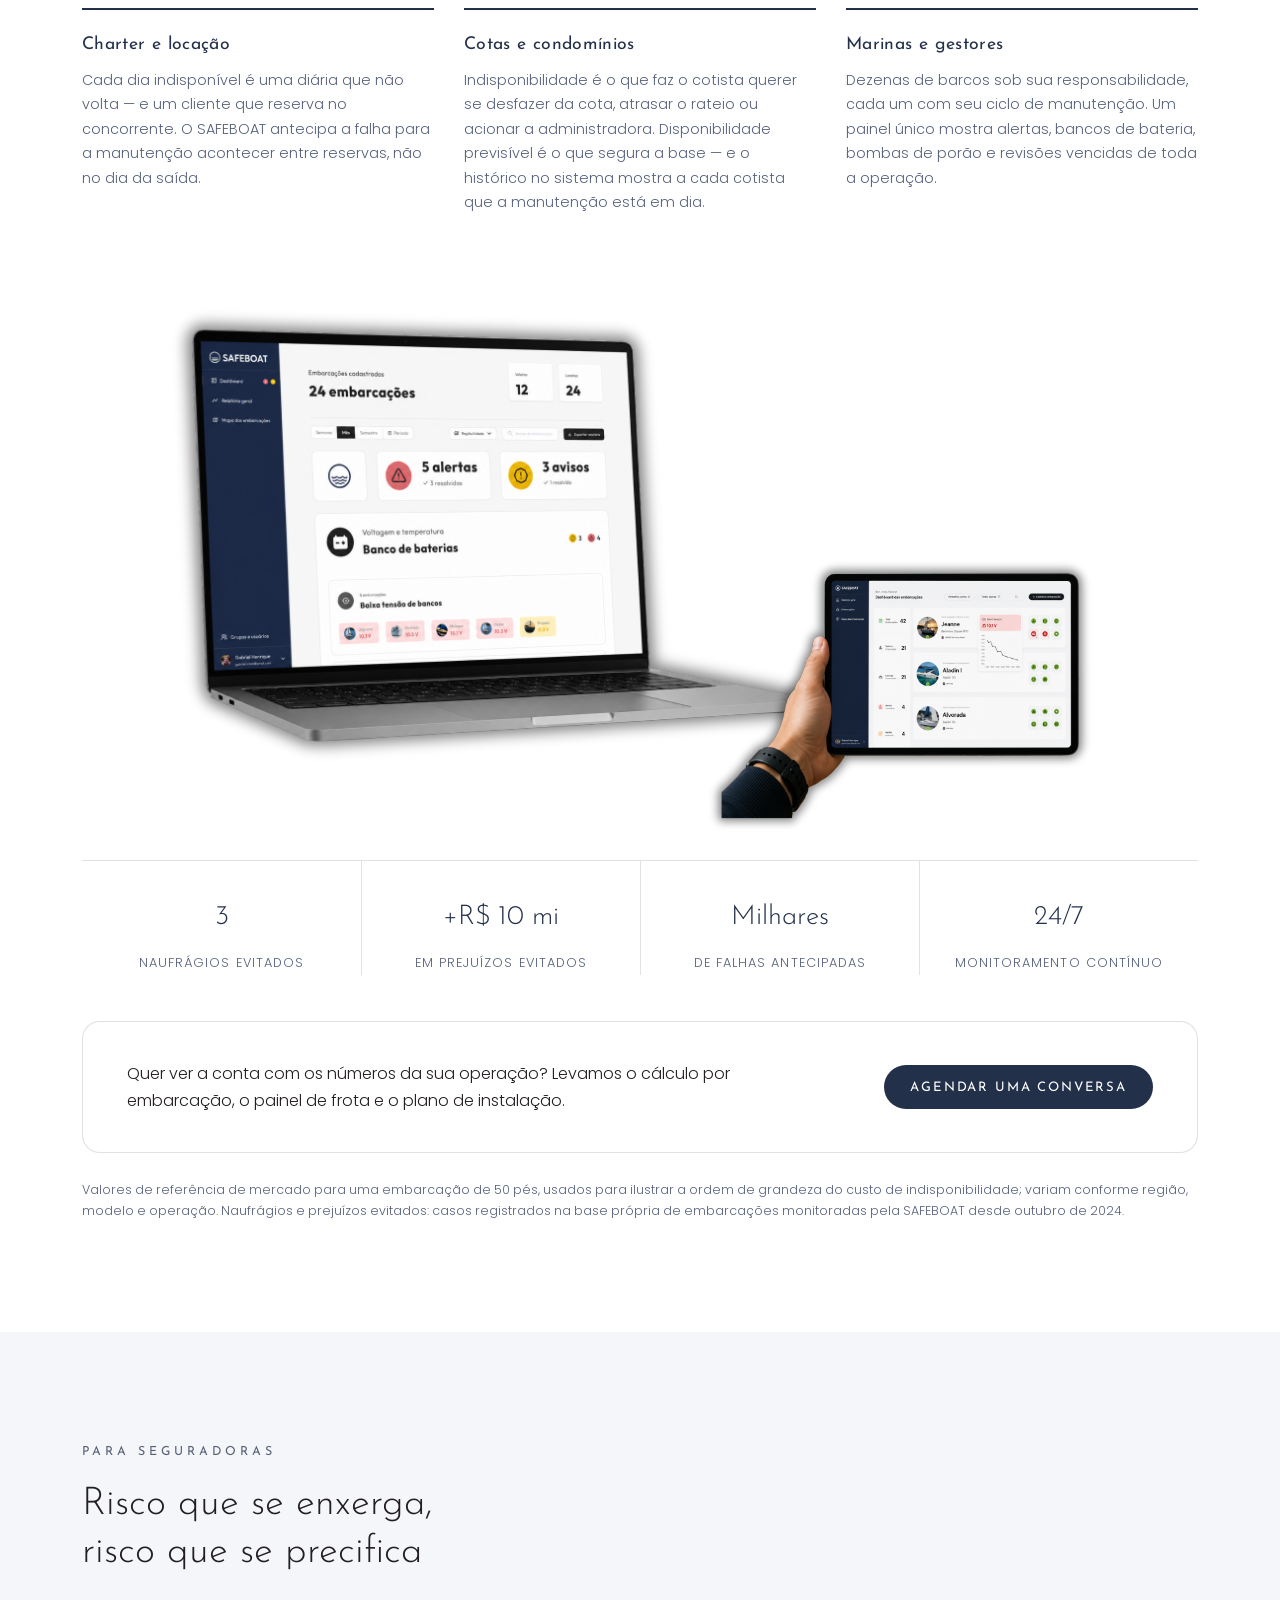
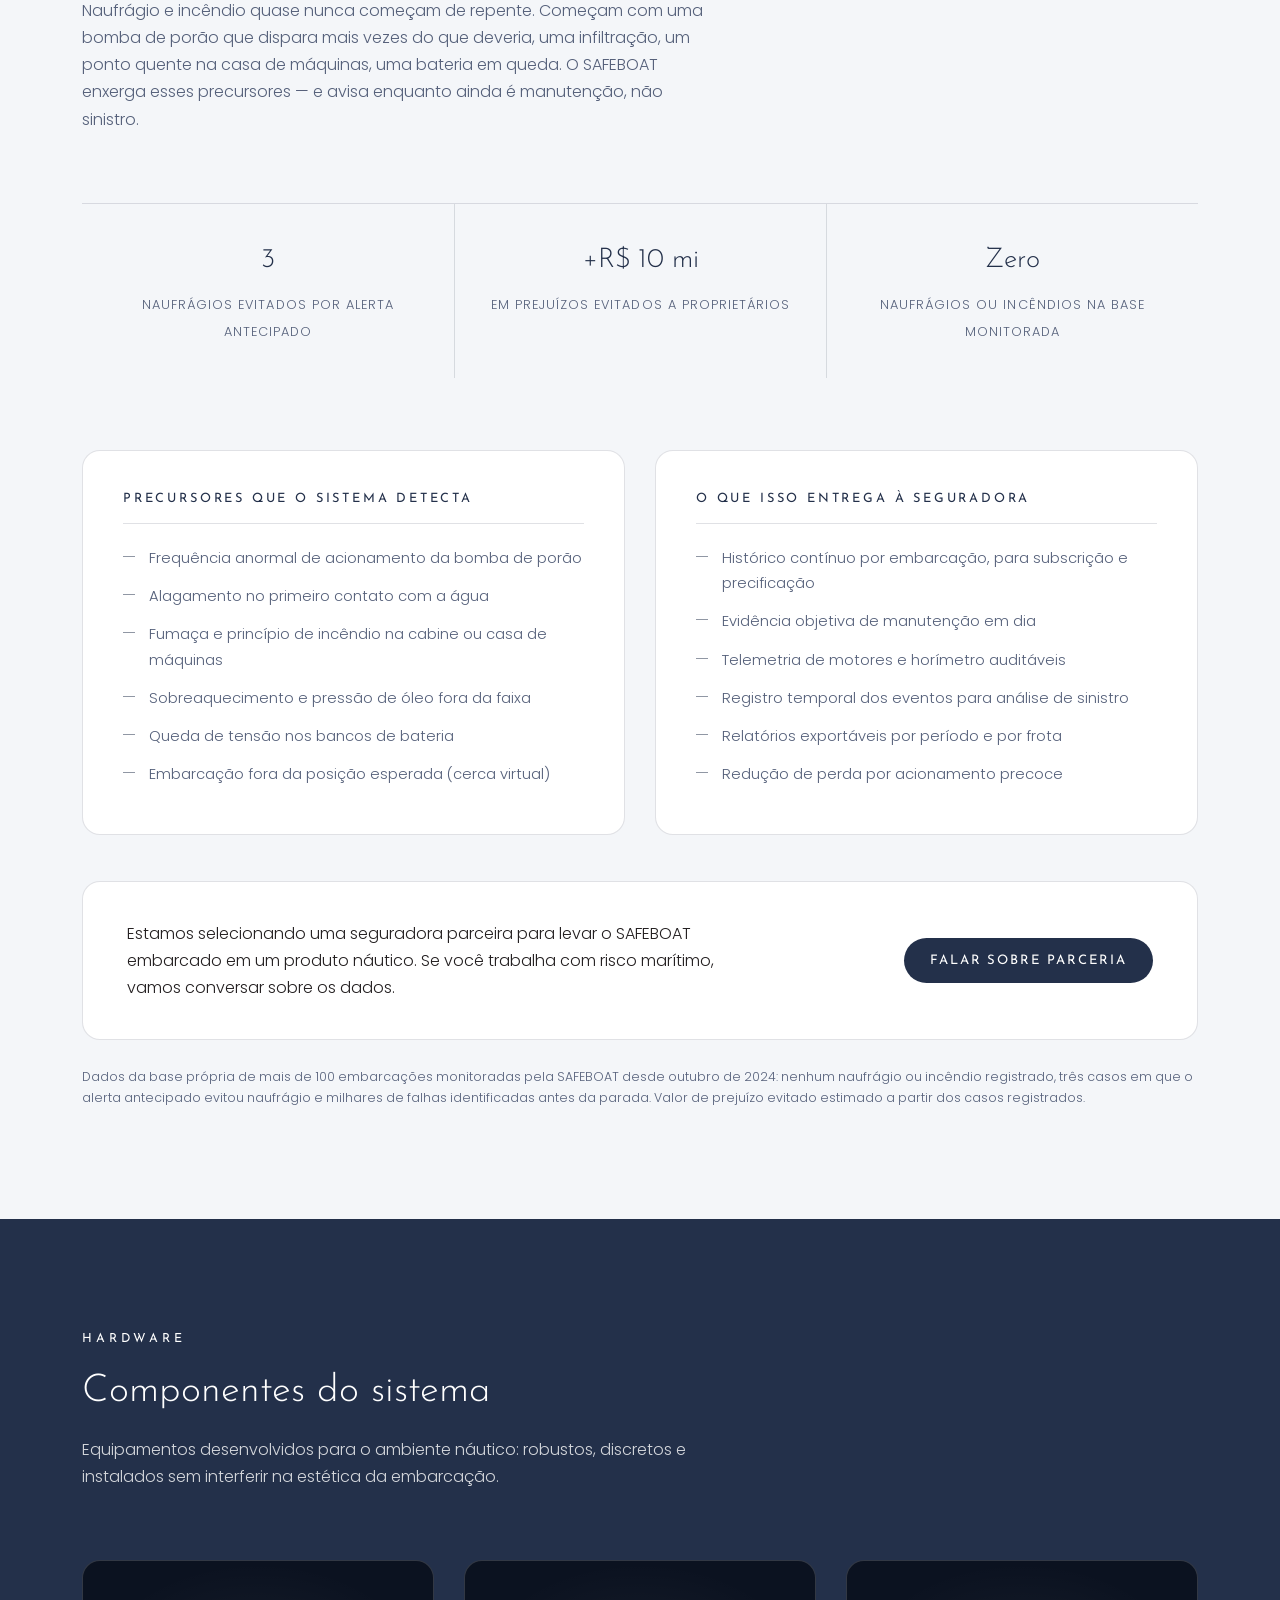
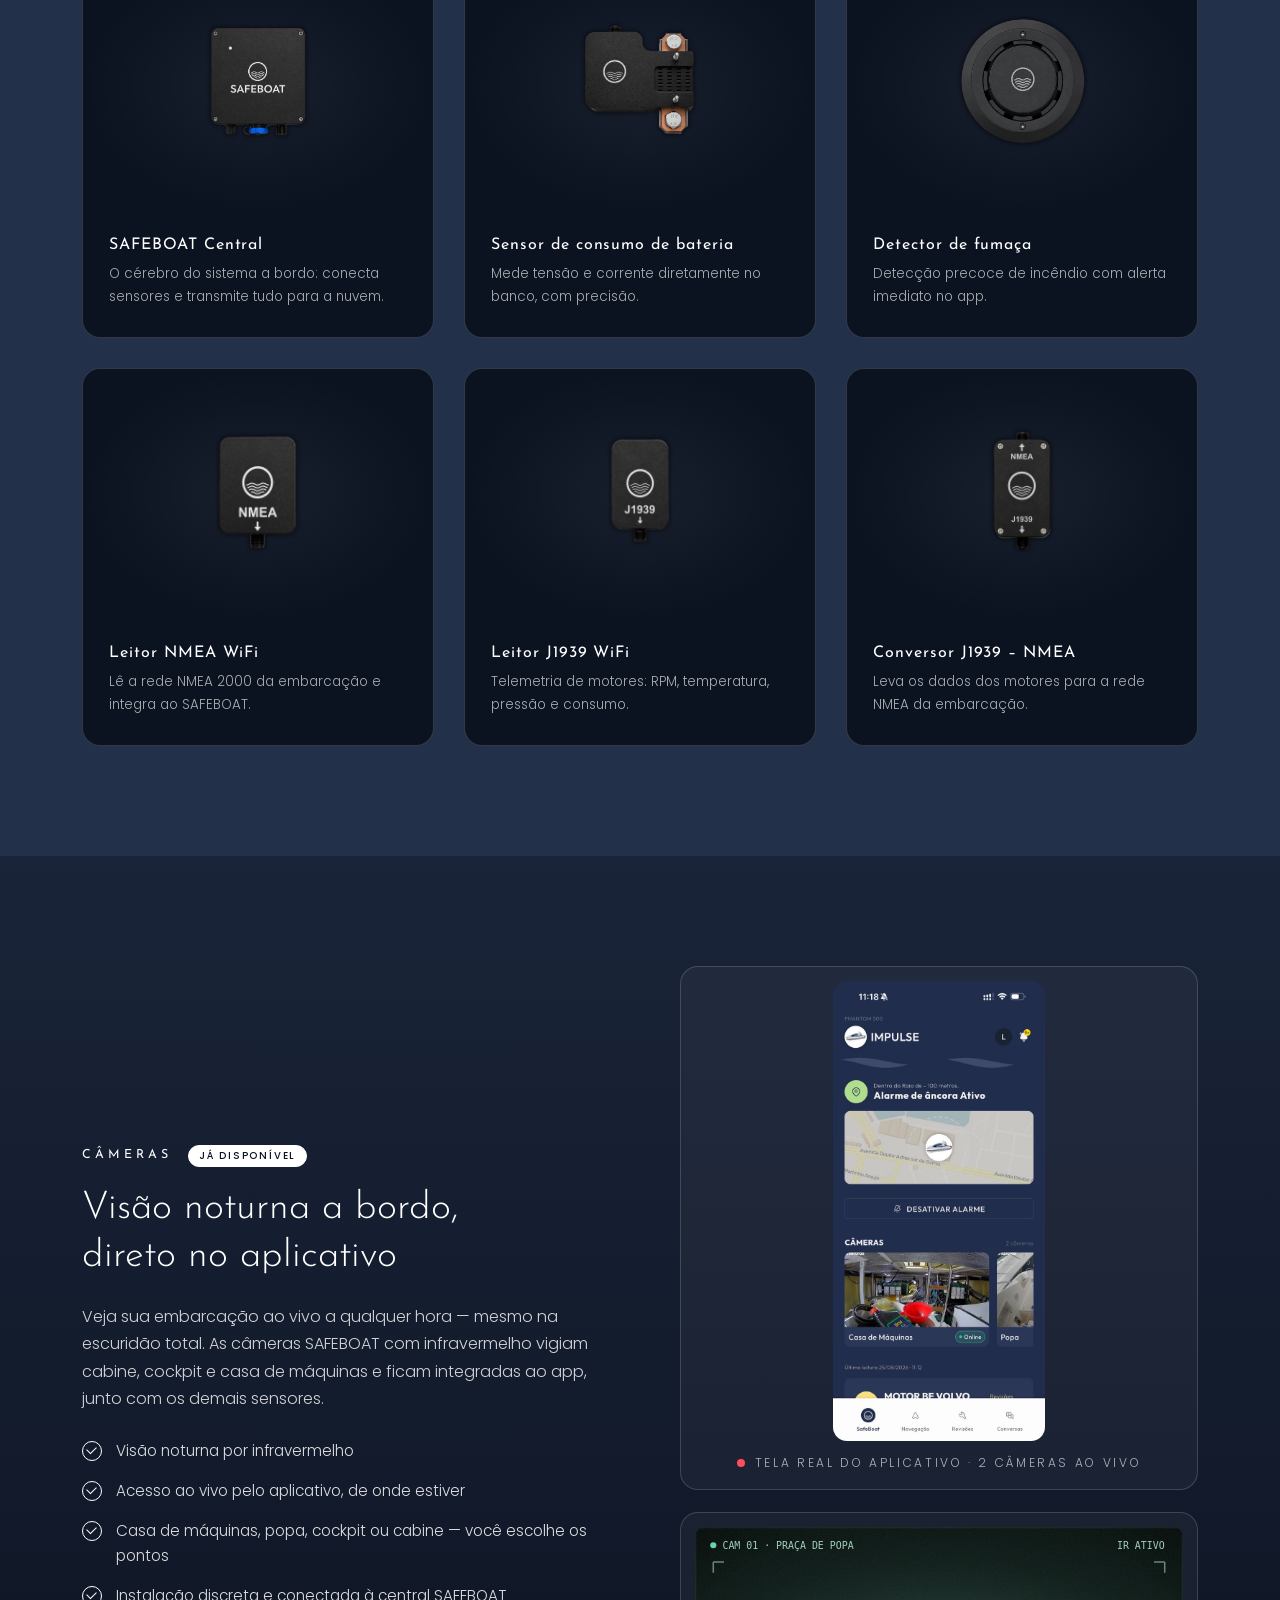
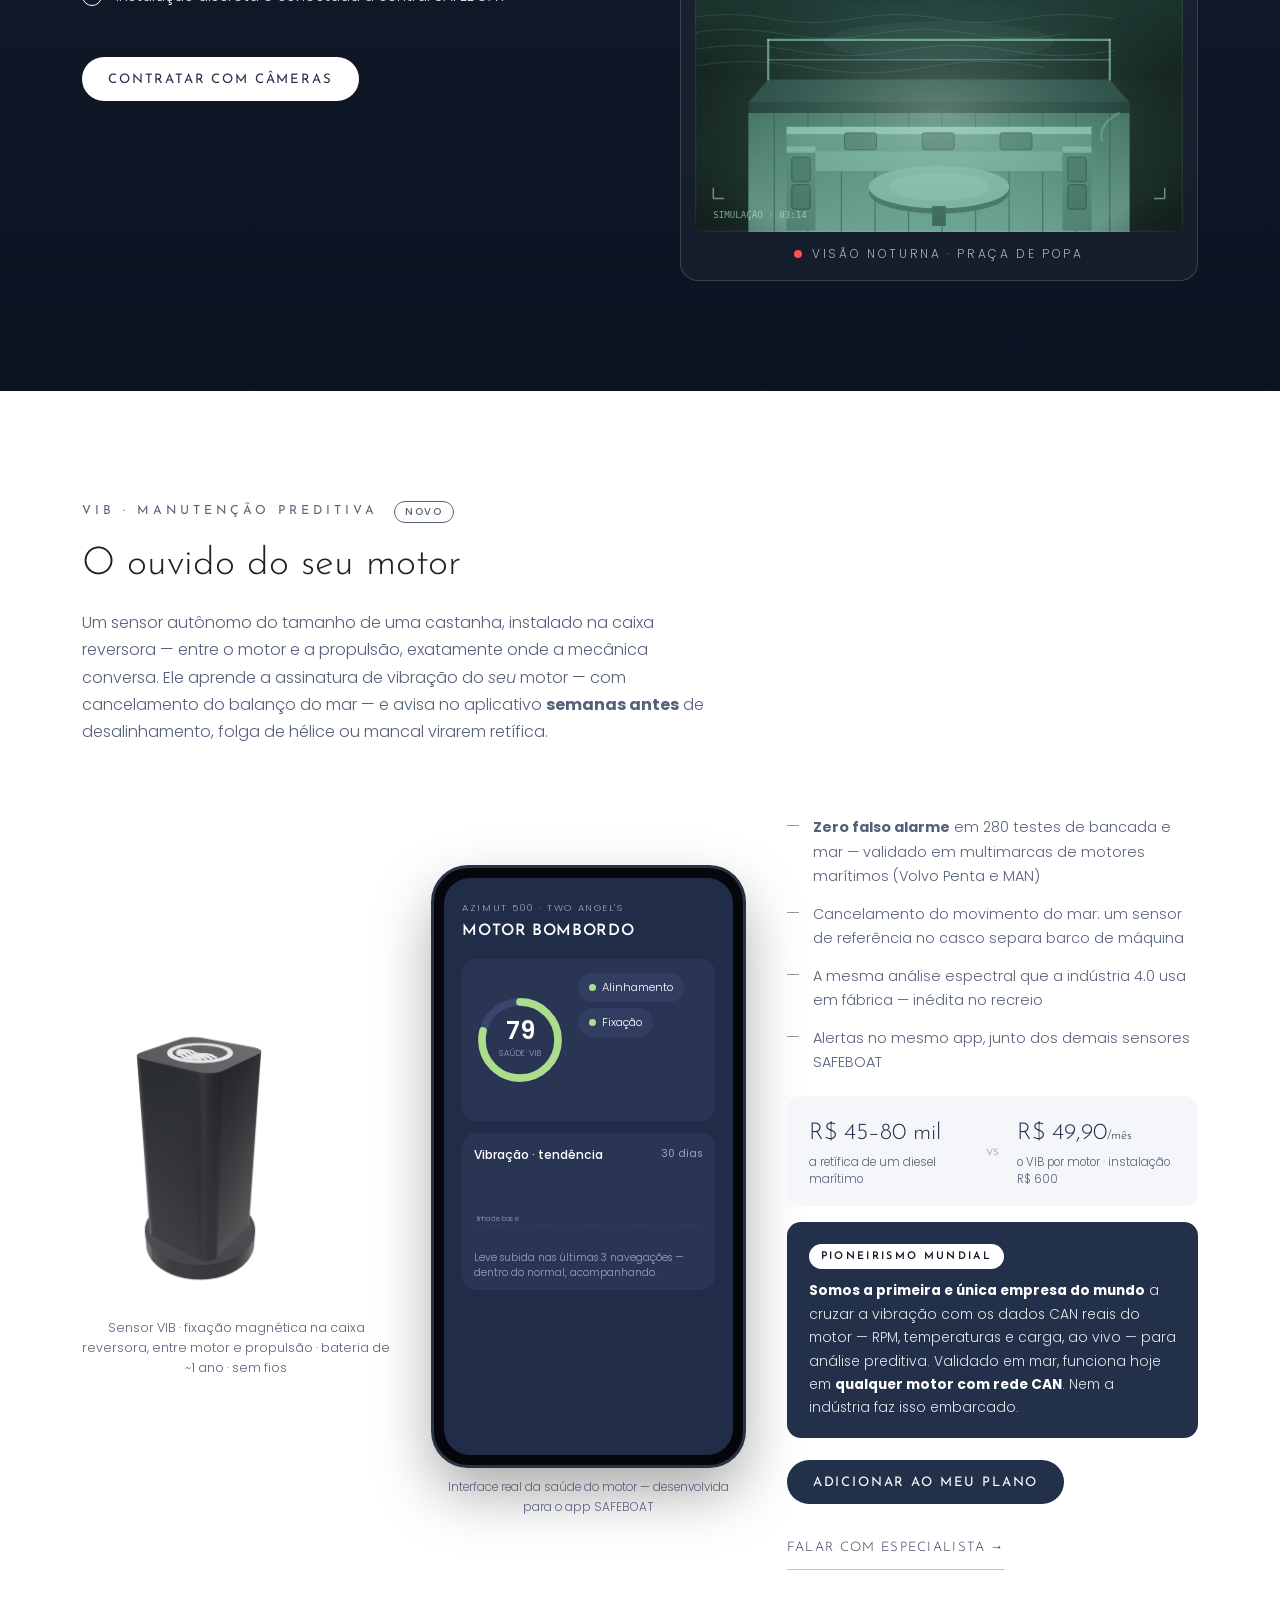
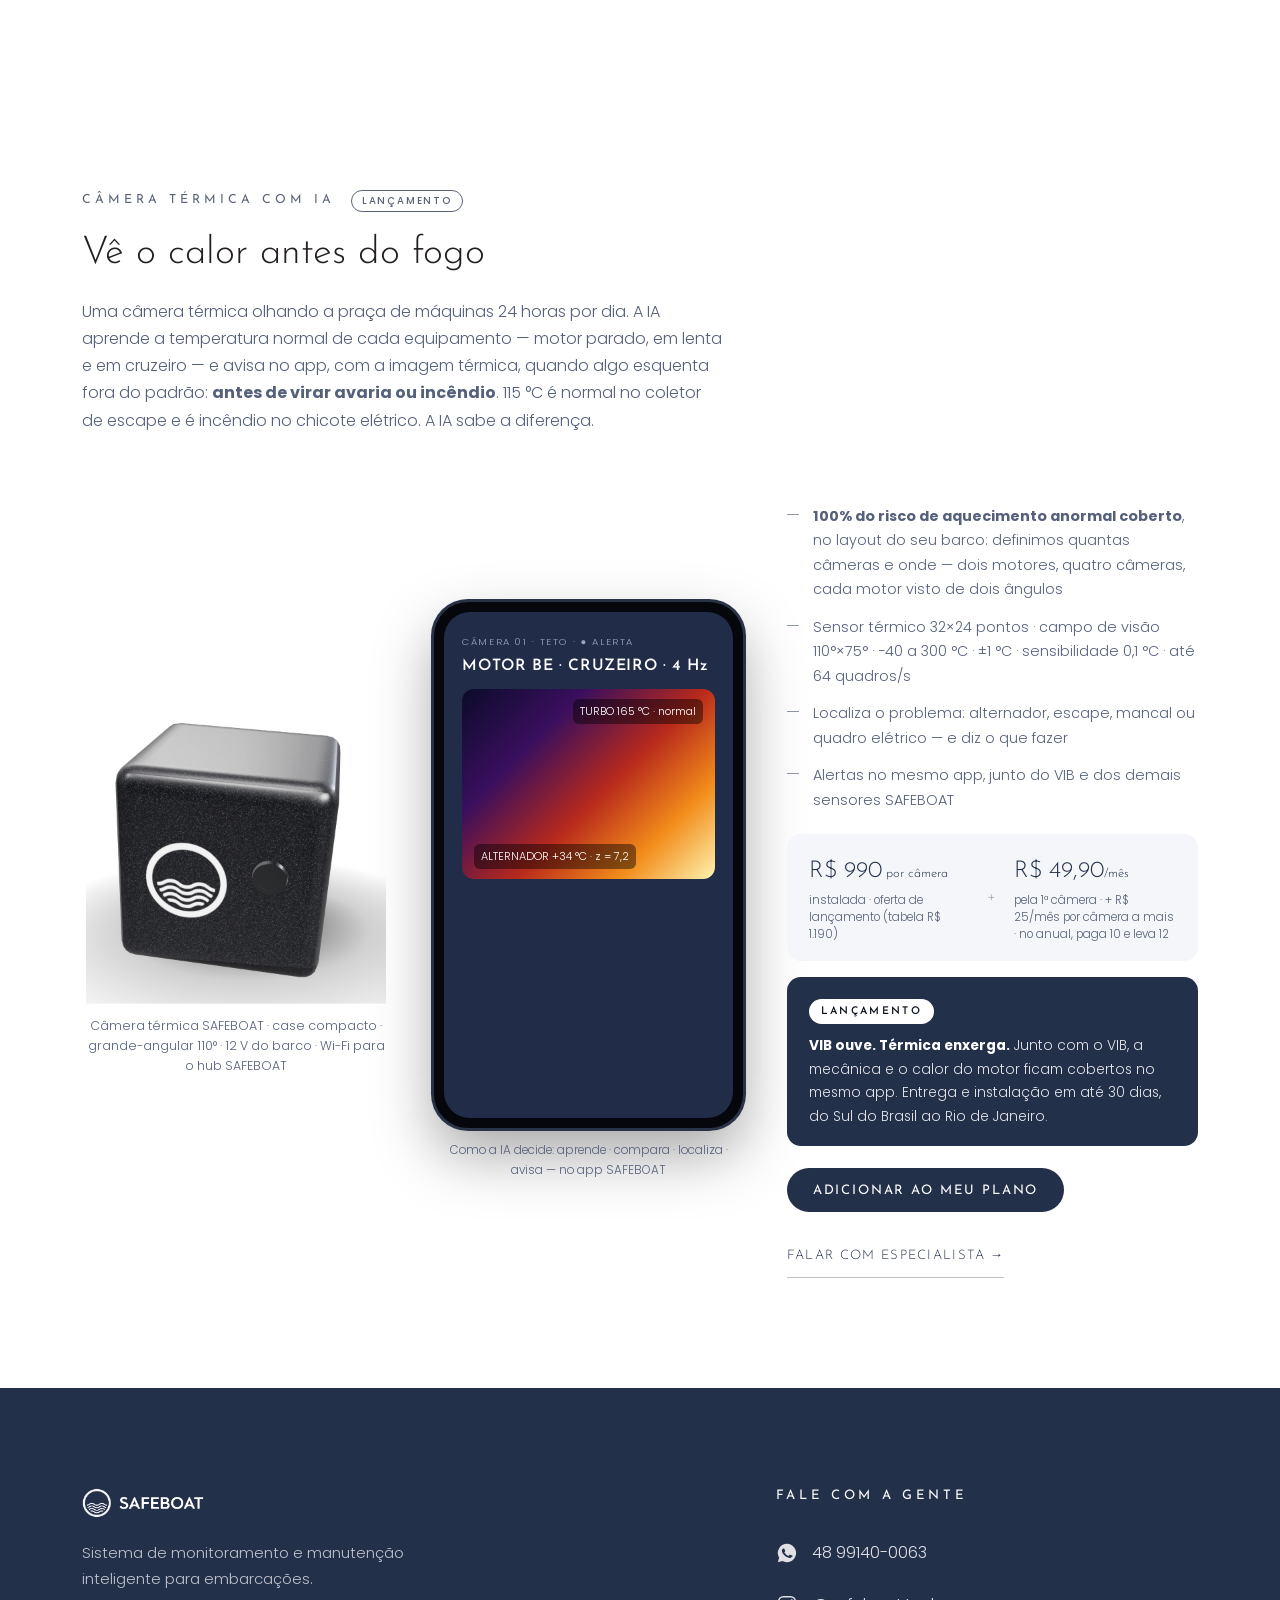
==== commit 99239731: "Parceiros: logo da Sedna Yachts na faixa de quem já confia na SAFEBOAT Co-Authored-By: Claude Fable " ====
--- a/index.html
+++ b/index.html
@@ -108,6 +108,7 @@
       <li><img src="img/parceiros/intermarine.svg" alt="Intermarine" loading="lazy"></li>
       <li><img class="pl-alto" src="img/parceiros/okean.svg" alt="Okean Yachts" loading="lazy"></li>
       <li><img src="img/parceiros/ferretti-group.svg" alt="Ferretti Group" loading="lazy"></li>
+      <li><img class="pl-alto" src="img/parceiros/sedna-yachts.png" alt="Sedna Yachts" loading="lazy"></li>
       <li><img class="pl-alto" src="img/parceiros/br-marinas.png" alt="BR Marinas" loading="lazy"></li>
       <li><img class="pl-alto" src="img/parceiros/internautica-easy.png" alt="Internáutica Easy" loading="lazy"></li>
       <li><img class="pl-alto" src="img/parceiros/flip-boat-club.png" alt="Flip Boat Club" loading="lazy"></li>
--- a/styles.css
+++ b/styles.css
@@ -1109,6 +1109,8 @@
 }
 .parceiros-grade img.pl-alto { max-height: 52px; }
 .parceiros-grade li:hover img { opacity: 1; }
+/* Logo que sobra sozinho na última linha fica centralizado */
+.parceiros-grade li:last-child:nth-child(4n+1) { grid-column: 1 / -1; }
 
 /* ═══════════ DEPOIMENTOS ═══════════ */
 .depo-grade { display: grid; grid-template-columns: 1.25fr 1fr 1fr; gap: 24px; align-items: stretch; }
@@ -1146,5 +1148,6 @@
   .parceiros { padding: 40px 0 44px; }
   .parceiros-grade { grid-template-columns: repeat(2, 1fr); gap: 26px 20px; }
   .parceiros-grade img { max-width: 132px; }
+  .parceiros-grade li:last-child:nth-child(2n+1) { grid-column: 1 / -1; }
   .depo-grade { grid-template-columns: 1fr; }
 }
